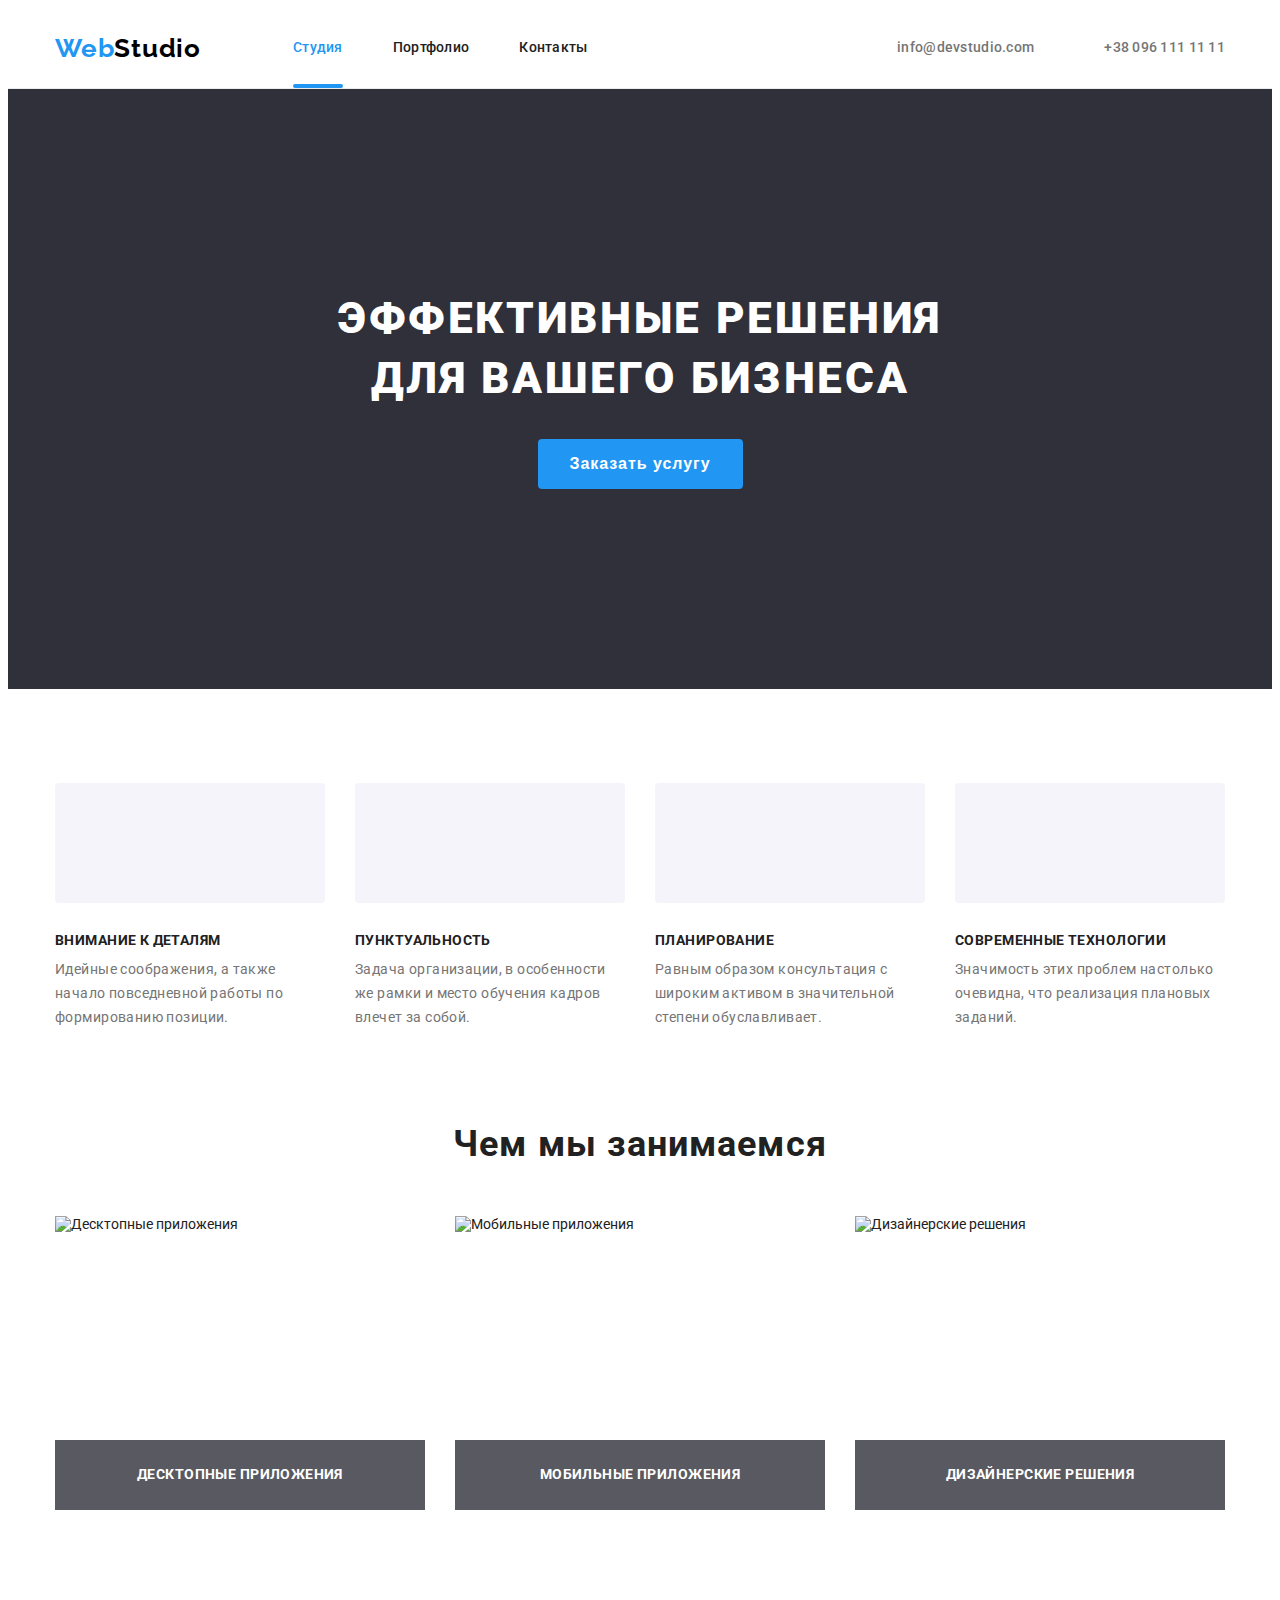
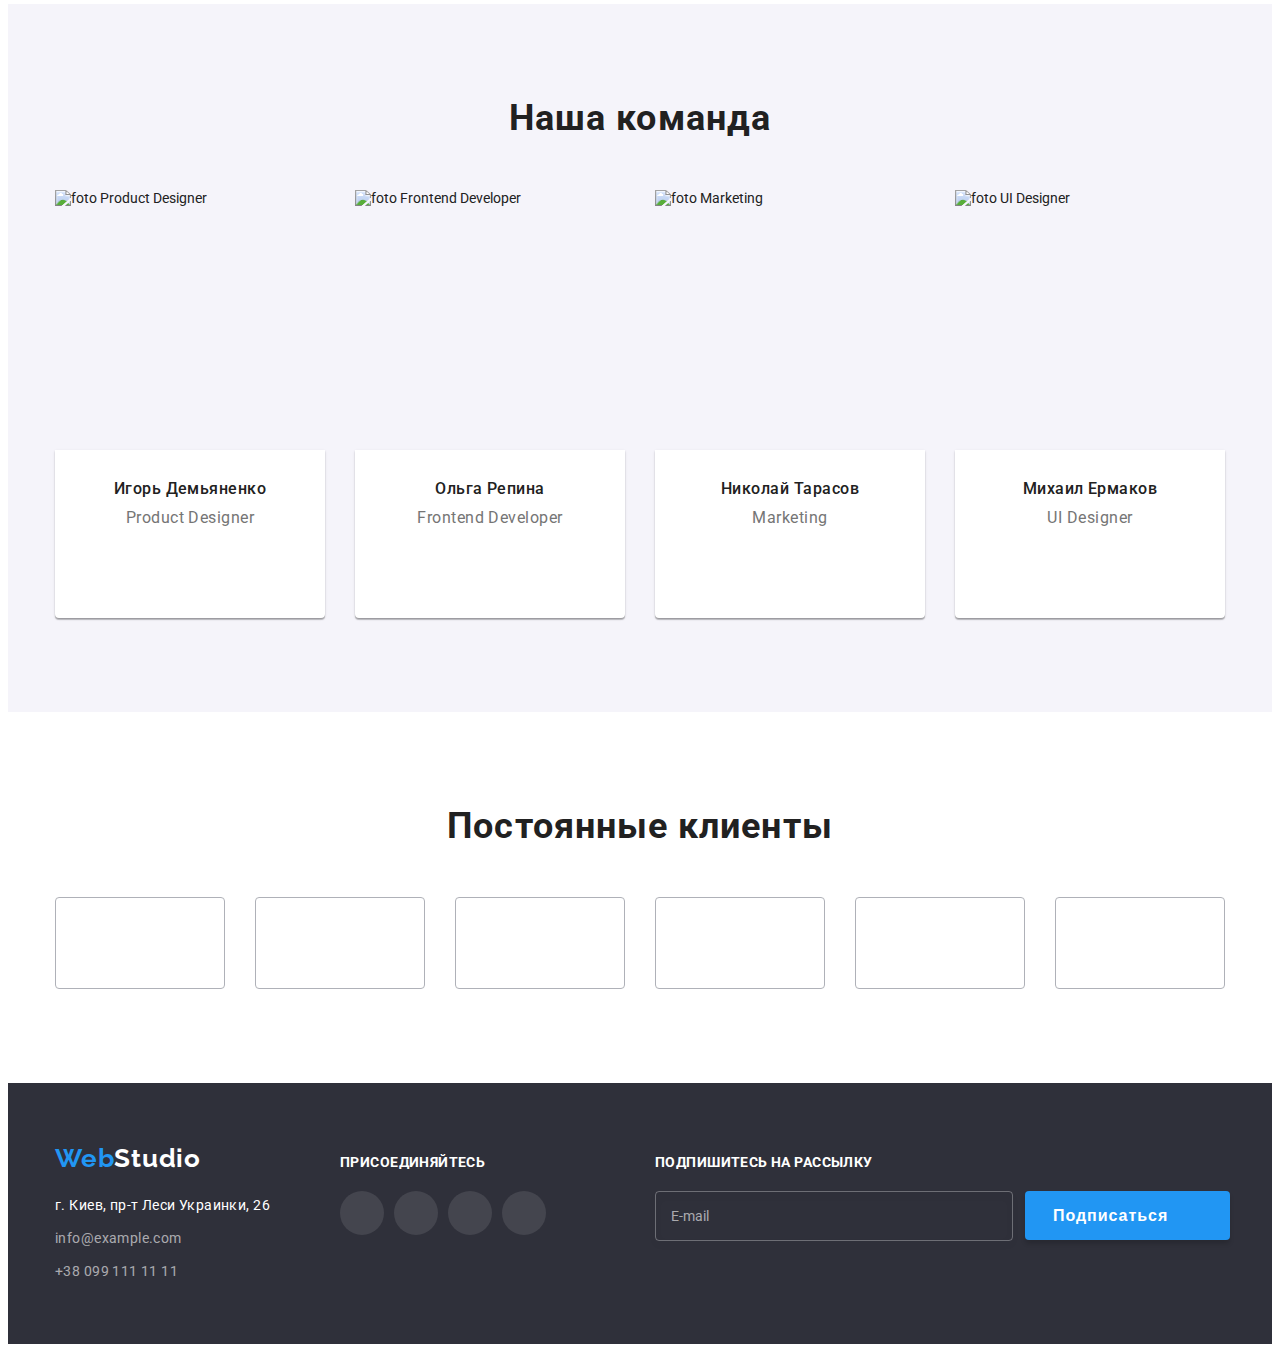
==== index.html @ d82a539c "SASS" ====
<!DOCTYPE html>
<html lang="en">
<head>
    <meta charset="UTF-8">
    <meta http-equiv="X-UA-Compatible" content="IE=edge">
    <meta name="viewport" content="width=device-width, initial-scale=1.0">
    <title>WebStudio</title>
    <link rel="stylesheet" href="https://cdnjs.cloudflare.com/ajax/libs/modern-normalize/1.1.0/modern-normalize.min.css" integrity="sha512-wpPYUAdjBVSE4KJnH1VR1HeZfpl1ub8YT/NKx4PuQ5NmX2tKuGu6U/JRp5y+Y8XG2tV+wKQpNHVUX03MfMFn9Q==" crossorigin="anonymous" referrerpolicy="no-referrer" />
    <link rel="preconnect" href="https://fonts.googleapis.com">
    <link rel="preconnect" href="https://fonts.gstatic.com" crossorigin>
    <link href="https://fonts.googleapis.com/css2?family=Raleway:wght@700&family=Roboto:wght@400;500;700;900&display=swap" rel="stylesheet">
    <link rel="stylesheet" href="./css/styles.css"/>
    <link rel="stylesheet" href="./css/main.min.css" />
</head>
<body>
    <!-- шапка сайта HEADER -->
    <header class="header-nav">
        <!-- блок навігація HEADER -->
        <div class="container header-flex">
            <nav class="header-flex">
                <!-- логотип logo -->
                <a class="logo link" href="./index.html"><span class="logo-web">Web</span>Studio</a>
                <!-- посилання на сорінки -->
                <ul class="list nav-bar">
                    <li class="nav-item"><a class="nav-link current" href="./index.html">Студия</a></li>
                    <li class="nav-item"><a class="nav-link" href="./portfolio.html">Портфолио</a></li>
                    <li class="nav-item"><a class="nav-link" href="">Контакты</a></li>
                </ul>
            </nav>
            <!-- блок с контактами Contact block -->
                <ul class="list nav-bar">
                    <li class="nav-item">
                        <a class="contact" href="mailto:info@devstudio.com">
                            <svg class="icon-smartphone" width="16px" height="12px">
                                <use href="./images/symbol-defs.svg#icon-envelope"></use>
                            </svg>
                            info@devstudio.com</a></li>
                    <li class="nav-item">
                        <a class="contact" href="tel:380961111111">
                            <svg class="icon-smartphone" width="10px" height="16px">
                                <use href="./images/symbol-defs.svg#icon-smartphone"></use>
                            </svg>
                            +38 096 111 11 11</a></li>
                </ul>
        </div>
    </header>
    <!-- MAIN CONTENT -->
    <main>
        <!-- сексія банера block  baner -->
        <section class="section-baner">
            <div class="container">
                <h1 class="baner-text">Эффективные решения для вашего бизнеса</h1>
                <button class="button-baner" data-modal-open type="button">Заказать услугу</button>
            </div>
        </section>
        <!-- block for features -->
        <section class="section">
            <div class="container">
                <ul class="list features">
                    <li class="features-item">
                        <div class="features-svg">
                            <svg class="features-svg-icon" width="70px" height="70px">
                                <use href="./images/symbol-defs.svg#icon-antenna-1"></use>
                            </svg>
                        </div>
                        <h3 class="features-title">Внимание к деталям</h3>
                        <p class="features-text">Идейные соображения, а также начало повседневной работы по формированию позиции.</p>
                    </li>
                    <li class="features-item">
                        <div class="features-svg">
                            <svg class="features-svg-icon" width="70px" height="70px">
                                <use href="./images/symbol-defs.svg#icon-clock-1"></use>
                            </svg>
                        </div>
                        <h3 class="features-title">Пунктуальность</h3>
                        <p class="features-text">Задача организации, в особенности же рамки и место обучения кадров влечет за собой.</p>
                    </li>
                    <li class="features-item">
                        <div class="features-svg">
                            <svg class="features-svg-icon" width="70px" height="70px">
                                <use href="./images/symbol-defs.svg#icon-diagram-1"></use>
                            </svg>
                        </div>
                        <h3 class="features-title">Планирование</h3>
                        <p class="features-text">Равным образом консультация с широким активом в значительной степени обуславливает.</p>
                    </li>
                    <li class="features-item">
                        <div class="features-svg">
                            <svg class="features-svg-icon" width="70px" height="70px">
                                <use href="./images/symbol-defs.svg#icon-astronaut-1"></use>
                            </svg>
                        </div>
                        <h3 class="features-title">Современные технологии</h3>
                        <p class="features-text">Значимость этих проблем настолько очевидна, что реализация плановых заданий.</p>
                    </li>
                </ul>
                <h2 class="hide">приемущества</h2>
            </div>
        </section>    
            <!-- block for WHAT WE DO -->
            <section class="section-works">
                <div class="container">
                    <h2  class="section-title works-title">Чем мы занимаемся</h2>
                        <ul class="list works">
                            <li class="works-item">
                                <img src="./images/img-1.jpg" width="370" height="294" alt="Десктопные приложения">
                            <div class="supplement-img"><p>Десктопные приложения</p></div>
                            </li>
                            <li class="works-item">
                                <img src="./images/img-2.jpg" width="370" height="294" alt="Мобильные приложения">
                            <div class="supplement-img"><p>Мобильные приложения</p></div>
                            </li>
                            <li class="works-item">
                                <img src="./images/img-3.jpg" width="370" height="294" alt="Дизайнерские решения">
                            <div class="supplement-img"><p>Дизайнерские решения</p></div>
                            </li>
                        </ul>
                </div>
            </section>
            
            <!-- блок FOUR OUR TEAM -->
        <section class="section section-team">
                <h2 class="section-title team-title">Наша команда</h2>
                <!-- foto our team -->
                <div class="container">
                <ul class="list card-set">
                <li class="worker-card">
                    <img src="./images/img-4.jpg" width="270" height="260" alt="foto Product Designer">
                    <div class="card">
                    <h3 class="our-employees">Игорь Демьяненко</h3>
                    <p class="position-work">Product Designer</p>
                        <ul class="social list">
                            <li class="social-svg">
                                <a class="social-link" href="https://www.instagram.com/">
                                <svg class="social-icon" width="20px" height="20px">
                                    <use href="./images/symbol-defs.svg#icon-instagram"></use>
                                </svg>
                            </a>
                        </li>
                            <li class="social-svg">
                                <a class="social-link"  href="https://twitter.com/">
                                    <svg class="social-icon" width="20px" height="20px">
                                        <use href="./images/symbol-defs.svg#icon-twitter"></use>
                                    </svg>
                                </a>
                            </li>
                            <li class="social-svg">
                                <a class="social-link" href="https://www.facebook.com/">
                                    <svg class="social-icon" width="20px" height="20px">
                                        <use href="./images/symbol-defs.svg#icon-facebook"></use>
                                    </svg>
                                </a>
                            </li>
                            <li class="social-svg">
                                <a class="social-link" href="https://www.linkedin.com/">
                                    <svg class="social-icon" width="20px" height="20px">
                                        <use href="./images/symbol-defs.svg#icon-linkedin"></use>
                                    </svg>
                                </a>
                            </li>
                        </ul>
                    </div>
                </li> 
                
                <li class="worker-card">
                    <img src="./images/img-5.jpg" width="270" height="260" alt="foto Frontend Developer">
                    <div class="card">
                    <h3 class="our-employees">Ольга Репина</h3>
                    <p class="position-work">Frontend Developer</p>
                    <ul class="social list">
                            <li class="social-svg">
                                <a class="social-link" href="https://www.instagram.com/">
                                <svg class="social-icon" width="20px" height="20px">
                                    <use href="./images/symbol-defs.svg#icon-instagram"></use>
                                </svg>
                            </a>
                        </li>
                            <li class="social-svg">
                                <a class="social-link"  href="https://twitter.com/">
                                    <svg class="social-icon" width="20px" height="20px">
                                        <use href="./images/symbol-defs.svg#icon-twitter"></use>
                                    </svg>
                                </a>
                            </li>
                            <li class="social-svg">
                                <a class="social-link" href="https://www.facebook.com/">
                                    <svg class="social-icon" width="20px" height="20px">
                                        <use href="./images/symbol-defs.svg#icon-facebook"></use>
                                    </svg>
                                </a>
                            </li>
                            <li class="social-svg">
                                <a class="social-link" href="https://www.linkedin.com/">
                                    <svg class="social-icon" width="20px" height="20px">
                                        <use href="./images/symbol-defs.svg#icon-linkedin"></use>
                                    </svg>
                                </a>
                            </li>
                        </ul>
                </div>
                </li>  
                
                <li class="worker-card">
                    <img src="./images/img-6.jpg" width="270" height="260" alt="foto Marketing">
                    <div class="card">
                    <h3 class="our-employees">Николай Тарасов</h3>
                    <p class="position-work">Marketing</p>
                    <ul class="social list">
                            <li class="social-svg">
                                <a class="social-link" href="https://www.instagram.com/">
                                <svg class="social-icon" width="20px" height="20px">
                                    <use href="./images/symbol-defs.svg#icon-instagram"></use>
                                </svg>
                            </a>
                        </li>
                            <li class="social-svg">
                                <a class="social-link"  href="https://twitter.com/">
                                    <svg class="social-icon" width="20px" height="20px">
                                        <use href="./images/symbol-defs.svg#icon-twitter"></use>
                                    </svg>
                                </a>
                            </li>
                            <li class="social-svg">
                                <a class="social-link" href="https://www.facebook.com/">
                                    <svg class="social-icon" width="20px" height="20px">
                                        <use href="./images/symbol-defs.svg#icon-facebook"></use>
                                    </svg>
                                </a>
                            </li>
                            <li class="social-svg">
                                <a class="social-link" href="https://www.linkedin.com/">
                                    <svg class="social-icon" width="20px" height="20px">
                                        <use href="./images/symbol-defs.svg#icon-linkedin"></use>
                                    </svg>
                                </a>
                            </li>
                        </ul>
                </div>
                </li>  
                
                <li class="worker-card">
                    <img src="./images/img-7.jpg" width="270" height="260" alt="foto UI Designer">
                    <div class="card">
                    <h3 class="our-employees">Михаил Ермаков</h3>
                    <p class="position-work">UI Designer</p>
                    <ul class="social list">
                            <li class="social-svg">
                                <a class="social-link" href="https://www.instagram.com/">
                                <svg class="social-icon" width="20px" height="20px">
                                    <use href="./images/symbol-defs.svg#icon-instagram"></use>
                                </svg>
                            </a>
                        </li>
                            <li class="social-svg">
                                <a class="social-link"  href="https://twitter.com/">
                                    <svg class="social-icon" width="20px" height="20px">
                                        <use href="./images/symbol-defs.svg#icon-twitter"></use>
                                    </svg>
                                </a>
                            </li>
                            <li class="social-svg">
                                <a class="social-link" href="https://www.facebook.com/">
                                    <svg class="social-icon" width="20px" height="20px">
                                        <use href="./images/symbol-defs.svg#icon-facebook"></use>
                                    </svg>
                                </a>
                            </li>
                            <li class="social-svg">
                                <a class="social-link" href="https://www.linkedin.com/">
                                    <svg class="social-icon" width="20px" height="20px">
                                        <use href="./images/symbol-defs.svg#icon-linkedin"></use>
                                    </svg>
                                </a>
                            </li>
                        </ul>
                </div>
                </li>
                </ul>
        </div>
        </section>
        <!-- section clients сексія кліентів -->
        <section class="section">
            <div class="container">
                <h2 class="section-title team-title">Постоянные клиенты</h2>
                <ul class="clients-list list">
                    <li class="client-item">
                        <a href="" class="clients-link">
                            <svg class="contacts-icon" width="106px" height="60px">
                                <use href="./images/symbol-defs.svg#icon-group"></use>
                            </svg>
                        </a>
                    </li>
                    <li class="client-item">
                        <a href="" class="clients-link">
                            <svg class="contacts-icon" width="106px" height="60px">
                                <use href="./images/symbol-defs.svg#icon-group-1"></use>
                            </svg>
                        </a>
                    </li>
                    <li class="client-item">
                        <a href="" class="clients-link">
                            <svg class="contacts-icon" width="106px" height="60px">
                                <use href="./images/symbol-defs.svg#icon-group-2"></use>
                            </svg>
                        </a>
                    </li>
                    <li class="client-item">
                        <a href="" class="clients-link">
                            <svg class="contacts-icon" width="106px" height="60px">
                                <use href="./images/symbol-defs.svg#icon-group-3"></use>
                            </svg>
                        </a>
                    </li>
                    <li class="client-item">
                        <a href="" class="clients-link">
                            <svg class="contacts-icon" width="106px" height="60px">
                                <use href="./images/symbol-defs.svg#icon-group-4"></use>
                            </svg>
                        </a>
                    </li>
                    <li class="client-item">
                        <a href="" class="clients-link">
                            <svg class="contacts-icon" width="106px" height="60px">
                                <use href="./images/symbol-defs.svg#icon-group-5"></use>
                            </svg>
                        </a>
                    </li>
                </ul>
            </div>
        </section>
    </main>
    <!-- блок FUTER -->
    <footer class="footer ">
        <div class="container footer-conteiner">
            <div>
                <a class="logo footer-page link" href="./index.html"><span class="logo-web">Web</span><span class="footer-logo">Studio</span></a>
                    <address class="footer-content">
                        <ul class="list">
                            <li class="address-item"><a class="footer-address link" href="">г. Киев, пр-т Леси Украинки, 26</a></li>
                            <li class="address-item"><a class="footer-contact link" href="mailto:info@example.com">info@example.com</a></li>
                            <li class="address-item"><a class="footer-contact link" href="tel:380991111111">+38 099 111 11 11</a></li>
                        </ul>
                    </address> 
            </div>
            <div class="footer-social-list">
                <h2 class="footer-social-title">присоединяйтесь</h2>
                <ul class="social list">
                    <li class="social-svg">
                        <a class="social-link" href="https://www.instagram.com/">
                        <svg class="social-icon" width="20px" height="20px">
                            <use href="./images/symbol-defs.svg#icon-instagram"></use>
                        </svg>
                    </a>
                </li>
                    <li class="social-svg">
                        <a class="social-link"  href="https://twitter.com/">
                            <svg class="social-icon" width="20px" height="20px">
                                <use href="./images/symbol-defs.svg#icon-twitter"></use>
                            </svg>
                        </a>
                    </li>
                    <li class="social-svg">
                        <a class="social-link" href="https://www.facebook.com/">
                            <svg class="social-icon" width="20px" height="20px">
                                <use href="./images/symbol-defs.svg#icon-facebook"></use>
                            </svg>
                        </a>
                    </li>
                    <li class="social-svg">
                        <a class="social-link" href="https://www.linkedin.com/">
                            <svg class="social-icon" width="20px" height="20px">
                                <use href="./images/symbol-defs.svg#icon-linkedin"></use>
                            </svg>
                        </a>
                    </li>
                </ul>
            </div>

            <!-- Modal form for footer -->

            <div class="footer-form">
                <strong class="footer-form-text">Подпишитесь на рассылку</strong>
                <form class="footer-form-rotator">
                    <div class="footer-wrap">
                        <input 
                        class="footer-inp" 
                        type="email" 
                        name="footer-email" 
                        id="footer-email" placeholder=" ">
                            <label for="footer-email" class="email-text">E-mail</label>
                    </div>
            <button type="submit" class="btn-footer">Подписаться
                <svg class="icon-postcard" width="24px" height="24px">
                    <use href="./images/symbol-defs.svg#icon-postcard"></use>
                </svg>
            </button>
                </form>
            </div>
        </div>            
    </footer>
    <!-- Modal windou -->
    <div class="backdrop is-hidden" data-modal>
        <div class="modal">
            <button type="button" data-modal-close class="modal-icon-close">
                <svg  width="18px" height="18px">
                    <use href="./images/symbol-defs.svg#icon-close"></use>
                </svg>
            </button>
            <p class="modal-title">Оставьте свои данные, мы вам перезвоним</p>
            <form class="modal-form">
                <label class="modal-lable" for="name">Имя
                <input 
                class="modal-input" 
                type="text" 
                id="name" 
                name="user-name">
                <svg class="modal-icon" width="18px" height="18px">
                    <use href="./images/symbol-defs.svg#icon-person-black"></use>
                </svg>
            </label>
                <label class="modal-lable" for="mobile">Телефон
                <input 
                class="modal-input" 
                type="tel" 
                id="mobile" 
                name="user-mobile">
                <svg class="modal-icon" width="18px" height="18px">
                    <use href="./images/symbol-defs.svg#icon-phone-black"></use>
                </svg>
            </label>
                <label class="modal-lable" for="email">Почта
                <input 
                class="modal-input" 
                type="text" 
                id="email" 
                name="user-email">
                <svg class="modal-icon" width="18px" height="18px">
                    <use href="./images/symbol-defs.svg#icon-email-black"></use>
                </svg>
            </label>
            <label class="modal-message" for="coments">Комментарий
                <textarea 
                class="modal-coments" 
                name="coments" 
                id="coments"
                placeholder="Введите текст"
                ></textarea>
            </label>
                    <label class="modal-checkbox-text" for="egreement">
                        <input type="checkbox" name="egreement" id="egreement" class="input-check"> 
                        <span class="modal-checkbox">
                            <svg class="icon-check" width="11px" height="8px">
                                <use href="./images/symbol-defs.svg#icon-check"></use>
                            </svg>
                        </span><span>Соглашаюсь с рассылкой и принимаю
                            <a class="modal-link" href="">Условия договора</a></span>
                        </label>
                <button class="button-baner" type="submit">Отправить</button>                
            </form>    
        </div>
    </div>
    <!-- JS -->
    <script src="./js/modal.js"></script>
</body>
</html>
---- css/styles.css ----
/* color body #E5E5E5 */
/* color header #FFFFFF */
/* color section baner #2F303A */
/* color bodi #E5E5E5 */
/* color section our team #F5F4FA */
/* color footer #2F303A */
/* color button #2196F3 */

html{
    box-sizing: border-box;
}

*,
*::before,
*::after{
box-sizing: inherit;
}

:root{
   --primary-bd-color:#E5E5E5;
   --text-color: #212121;
   --second-text-color: #757575;
   --accent-color: #2196F3;
   --main-color: #FFFFFF;
   --theme-color: #F5F4FA;
   --second-theme-color: #2F303A;
   --fon-color: #F5F4FA;
   --icons-color:#AFB1B8;
}


body{
    font-family: 'Roboto', sans-serif;
    color:var(--text-color);
    font-size: 14px;
}
/* ------ УТІЛІТИ ---------- */

h1, h2, h3, h4, h5, h6, p, ul {
    margin: 0;
    padding: 0;
}

img{
    display: block;
}

.hide {
    position: absolute;
    white-space: nowrap;
    width: 1px;
    height: 1px;
    overflow: hidden;
    border: 0;
    padding: 0;
    clip: rect(0 0 0 0);
    clip-path: inset(50%);
    margin: -1px;
}

.list{
    list-style: none;  
}

a {
    text-decoration: none;
}

.link {
    text-decoration: none;
    color: var(--text-color);
}

.container {
    width: 1200px;
    margin-left: auto;
    margin-right: auto;
    padding-left: 15px;
    padding-right: 15px;
}

.section {
    padding-top: 94px;
    padding-bottom: 94px;
}

/*------- стилізація логотипу
та фону шапки -------------------*/

.header-nav{
    display:flex;
    background-color:var(--main-color);
    border-bottom: 1px solid #ECECEC;
}

.header-flex {
    display: flex;
    align-items: center;
}

/*---------- логотип -----------*/

.logo{
    display: block;
    padding: 24px 0;
    margin-right: 92px;

    color: #000000;
    font-family: 'Raleway', sans-serif;
    font-style: normal;
    font-weight: 700;
    font-size: 26px;
    line-height: 1.19;
    letter-spacing: 0.03em;
}

.logo-web {
    color: var(--accent-color);
}

.logo-studio {
    color: #000000;
}

.nav-bar{
    display: flex;
    margin-left: auto;
}


.nav-item+.nav-item{
    margin-left: 50px;
}

.nav-link{
     display: block;
    position: relative;
    padding: 32px 0;
    font-weight: 500;
    line-height: 1.14;
    letter-spacing: 0.02em;
    color:var(--text-color); 
}


.nav-link::after{
    position: absolute;
    display: block;
    content: "";
    width: 100%;
    height: 4px;
    background-color: var(--accent-color);
    border-radius: 2px;

    bottom: 0;
    left: 0;
    transition:  transform 250ms cubic-bezier(0.4, 0, 0.2, 1);
    /* opacity: 0; */
    transform: scaleX(0);
}

.nav-link:hover::after{
    /* opacity: 1; */
    transform: scaleX(1);
}
.current::after{
    transform: scaleX(1)
}

.contact{
    display: flex;
    align-items: center;

    font-weight: 500;
    line-height: 1.14;
    letter-spacing: 0.02em;
    color:var(--second-text-color);
}

.nav-link:hover,
.nav-link:focus,
.contact:focus,
.contact:hover,
.current{
color: var(--accent-color);
}

.icon-smartphone{
    margin-right: 10px;
    fill: currentColor;
    
}

.nav-link,.contact{
    transition-property: color ;
    transition-duration: 250ms;
    animation-timing-function: cubic-bezier(0.4, 0, 0.2, 1);
}


/*------ сексія банера (block  baner)-------- */

.section-baner{
    padding-top: 200px;
    padding-bottom: 200px;
    background-color:var(--second-theme-color);
    background-image: linear-gradient(
        rgba(47, 48, 58, 0.4),
        rgba(47, 48, 58, 0.4)),
        url(../images/Img-hero-17.jpg);
    max-width: 1600px;
    margin-left: auto;
    margin-right: auto;
}

.baner-text{
    margin-bottom: 30px;

max-width: 696px;
margin-left: auto;
margin-right: auto;
font-weight: 900;
font-size: 44px;
line-height: 1.36;
text-align: center;
letter-spacing: 0.06em;
text-transform: uppercase;
color:var(--main-color);
}

.button-baner{
display: block;
margin: 0 auto;
padding: 10px 32px;
border:none;
border-radius: 4px;

font-weight: 700;
font-size: 16px;
line-height: 1.87;
letter-spacing: 0.06em;
color:var(--main-color);
background-color:var(--accent-color);
cursor: pointer;

    transition-property: color, background-color;
    transition-duration: 250ms;
    transition-timing-function: cubic-bezier(0.4, 0, 0.2, 1);
}

.button-baner:focus,
.button-baner:hover{
    background: #188CE8;
    box-shadow: 0px 4px 4px rgba(0, 0, 0, 0.15);
    border-radius: 4px;
}

/* ----сексія особливості features --------*/


.features{
    display: flex;
    flex-wrap: wrap;
}

.features-item{
    width: 270px;
}

.features-item+.features-item{
    margin-left: 30px;
}

.features-svg{
    display:flex;
    align-items: center;
    justify-content: center;
    height: 120px;
    margin-bottom: 30px;
    background-color: #F5F4FA;
    border-radius: 4px;
    fill: currentColor;
}

.features-title{
    margin-bottom: 10px;
    font-weight: 700;
    font-size: 14px;
    line-height: 1.14;
    letter-spacing: 0.03em;
    text-transform: uppercase;
    color:var(--text-color) ;
}  

.features-text{
    font-size: 14px;
    line-height: 1.71;
    letter-spacing: 0.03em;
    color:var(--second-text-color) ;
    
}  

/*---- сексія чим ми займаємося WHAT WE DO ----- */

.section-works {
    display: flex;
    padding-bottom: 94px;
}

.section-title{
    text-align: center;

    font-weight: 700;
    font-size: 36px;
    line-height: 1.16;
    letter-spacing: 0.03em;
}

.works-title{
    margin-bottom: 50px;
}

.works{
    display: flex;
    flex-wrap: wrap;

}

.works-item{
    position: relative;
    margin-right: 30px;
}

.works-item:last-child{
    margin-right:0px;
}

.supplement-img{
    position: absolute;
    bottom: 0px;

    display: flex;
    align-items: center;
    justify-content: center;
    width: 100%;
    height: 70px;
    
    font-weight: 700;
line-height: 1.14;
letter-spacing: 0.03em;
text-transform: uppercase;
color: #FFFFFF;
background-color: rgba(47, 48, 58, 0.8);
}

/* ---------- блок FOUR OUR TEAM ----------- */
.section-team{
    background-color: var(--fon-color);
}

.team-title{
    margin-bottom: 50px;
}

.card-set{
    display: flex;
    flex-wrap: wrap;
}

.card-set>.worker-card{
    margin-right: 30px;
}

.worker-card:last-child{
    margin-right: 0px;
}

.card{
    padding-top: 30px;
    padding-bottom: 30px;

    background-color: #FFFFFF;
    box-shadow: 0px 1px 3px rgba(0, 0, 0, 0.12),
    0px 1px 1px rgba(0, 0, 0, 0.14),
    0px 2px 1px rgba(0, 0, 0, 0.2);
    border-radius: 0px 0px 4px 4px;

}

.our-employees{
    margin-bottom: 10px;

    font-weight: 500;
    font-size: 16px;
    line-height: 1.18;
    text-align: center;
    letter-spacing: 0.03em;
    color: var(--text-color);
}
.position-work{
    font-size: 16px;
    line-height: 1.18;
    text-align: center;
    letter-spacing: 0.03em;
    color: var(--second-text-color);

    margin-bottom: 16px;
}


.social{
display: flex;
justify-content: center ;
}
.social-svg{
    margin-right: 10px;
}
.social-svg:last-child{
    margin-right: 0px;
}
.social-link{
    display: flex;
    align-items: center;
    justify-content: center;
    border-radius: 50%;
    width: 44px;
    height: 44px;
    color: var(--icons-color);

    transition-property: color, background-color;
    transition-duration: 250ms;
    transition-timing-function: cubic-bezier(0.4, 0, 0.2, 1);
}
.social-icon{
    fill: currentColor;
}

.social-link:hover{
    background-color: var(--accent-color);
    color: var(--main-color);
}

/* section clients сексія кліентів */
.clients-list{
    display: flex;

}
.client-item{
    height: 92px;
    width: 170px; 
    margin-right: 30px;
}

.client-item:last-child{
    margin-right: 0;
}

.clients-link{
    display: flex;
    align-items: center;
    justify-content: center;
    width: 100%;
    height:100%;
    border-radius: 4px;
    border: 1px solid var(--icons-color);
    color: var(--icons-color);

    transition-property: color, border-color;
    transition-duration: 250ms;
    transition-timing-function: cubic-bezier(0.4, 0, 0.2, 1);
}


.contacts-icon{
    fill:currentColor;
}

.clients-link:hover{
    color: var(--accent-color);
    border-color:var(--accent-color);

}





/*------------- блок FUTER ------------ */

.footer{
    padding-top: 60px;
    padding-bottom: 60px;
    background-color: var(--second-theme-color); 
}

.footer-conteiner{
    display: flex;
    align-items: baseline;
}

.footer-page{
    margin: 0;
    padding: 0;
    margin-bottom: 20px;
}

.footer-social-list{
margin-left: 70px;
margin-right: auto;
}

.footer-social-title{
    font-weight: 700;
font-size: 14px;
line-height: 1.14;
letter-spacing: 0.03em;
text-transform: uppercase;

color: var(--main-color);
margin-bottom: 20px;
}

.footer-social-list .social-link{
    background-color: rgba(255, 255, 255, 0.1);
    transition-property: background-color;
    transition-duration: 250ms;
    transition-timing-function: cubic-bezier(0.4, 0, 0.2, 1);
}

.footer-social-list .social-link:hover{
    background-color:var(--accent-color);
}

.footer-social-list .social-icon{
    fill: var(--main-color);
}

.footer-logo{
    color: var(--main-color);
}
.container>.logo{
    padding: 0;
    margin-bottom: 20px;
}

.footer-content{
    font-style: normal;
}

.address-item+.address-item{
    margin-top: 9px;
}
.footer-address{
    font-size: 14px;
    line-height: 1.7;
    letter-spacing: 0.03em;
    color: var(--main-color);
}
.footer-contact{
    font-size: 14px;
    line-height:1.7;
    letter-spacing: 0.03em;
    color: rgba(255, 255, 255, 0.6);
    transition-property: color;
    transition-duration: 250ms;
    transition-timing-function: cubic-bezier(0.4, 0, 0.2, 1);
}

.footer-contact:focus,
.footer-contact:hover{
    color: var(--accent-color);
}



/* -------- страница ПОРТФОЛІО --------- */

.button-list{
    display: flex;
    align-items: center;
    justify-content: center;
    margin-bottom: 50px;
}

.buttons-item+.buttons-item{
    margin-left: 8px;
}

.project-list{
    display: flex;
    flex-wrap: wrap;
    margin-left: -30px;
    margin-top: -30px;
}
.project-list>.project-card{
    
    margin-left: 30px;
    margin-top: 30px;
}

.button-title{
    padding-top: 6px;
    padding-bottom: 6px;
    padding-left: 22px;
    padding-right: 22px;
    border-radius: 4px;
    border: 0;

    font-weight: 500;
    font-size: 16px;
    line-height: 1.6;
    letter-spacing: 0.03em;
    background-color: #F5F4FA;
    cursor: pointer;

    transition-property: background-color, color, box-shadow ;
    transition-duration: 250ms;
    transition-timing-function: cubic-bezier(0.4, 0, 0.2, 1);
}

.button-title:focus,
.button-title:hover,
.button-title:active,
.button-title-active{
    background-color: var(--accent-color);
    color: var(--main-color);
    box-shadow:0px 3px 1px rgba(0, 0, 0, 0.1),
    0px 1px 2px rgba(0, 0, 0, 0.08),
    0px 2px 2px rgba(0, 0, 0, 0.12);
}

.card-container{
    display: block;
}

.card-container:hover{
    box-shadow: 0px 1px 1px rgba(0, 0, 0, 0.12),
    0px 4px 4px rgba(0, 0, 0, 0.06),
    1px 4px 6px rgba(0, 0, 0, 0.16);
    transition-property:box-shadow;
transition-duration: 250ms;
transition-timing-function: cubic-bezier(0.4, 0, 0.2, 1);
}

.project-thumb{
    position: relative;
    overflow: hidden;
}

.text-card{
    position: absolute;
    top:0;
    padding: 63px 24px;
    font-size: 18px;
line-height: 1.55;
letter-spacing: 0.03em;
color: var(--main-color);
background-color: rgba(33, 150, 243, 0.9);
width: 100%;
height: 100%;
overflow: auto;

transform: translateY(100%);
transition-property:transform, background-color, color;
transition-duration: 250ms;
transition-timing-function: cubic-bezier(0.4, 0, 0.2, 1);
}
/* scrollbar styling css */
.text-card::-webkit-scrollbar {
    width: 12px;               /* width of the entire scrollbar */
  }
  
  .text-card::-webkit-scrollbar-track {
    background: #FFD500;        /* color of the tracking area */
  }
  
  .text-card::-webkit-scrollbar-thumb {
    background-color: #005BBB;    /* color of the scroll thumb */
    border-radius: 20px;       /* roundness of the scroll thumb */
    border: 3px solid #FFD500;  /* creates padding around scroll thumb */
  }

.card-container:hover .text-card{
    transform: translateY(0);
}

.card-thumb{
    padding: 20px 24px;
    border-left: 1px solid #EEEEEE;
    border-bottom: 1px solid #EEEEEE;
    border-right: 1px solid #EEEEEE;
}

.project-title-portfolio{
    margin-bottom: 4px;

    font-weight: 700;
    font-size: 18px;
    line-height: 2.0;
    letter-spacing: 0.06em;
    color: var(--text-color);
}
.project-title-text{
    font-size: 16px;
    line-height: 1.8;
    letter-spacing: 0.03em;
    color:var(--second-text-color);
}

/* Modal windou */

.backdrop{
    position: fixed;
    top: 0;
    left: 0;
    width: 100%;
    height: 100%;
    background-color: rgba(0, 0, 0, 0.2);
    opacity: 1;
    transition: opacity 1250ms cubic-bezier(0.4, 0, 0.2, 1);
}

.backdrop.is-hidden{
    opacity: 0;
    pointer-events: none;
}

.backdrop.is-hidden .modal{
    transform: translate(-50px, -50px) rotate(0deg);
    transition: transform 1250ms cubic-bezier(0.4, 0, 0.2, 1);
}

.modal{
    position: absolute;
    top: 50%;
    left: 50%;
    transform:translate(-50%, -50%) rotate(360deg);
    transition: transform 1250ms cubic-bezier(0.4, 0, 0.2, 1);

    width: 528px;
    padding: 40px;
    background-color: var(--main-color);
    box-shadow: 0px 1px 3px rgba(0, 0, 0, 0.12),
    0px 1px 1px rgba(0, 0, 0, 0.14),
    0px 2px 1px rgba(0, 0, 0, 0.2);
    border-radius: 4px;
}

.modal-icon-close{
position: absolute;
top: 8px;
right: 8px;
padding: 0px;

width: 30px;
height: 30px;
border-radius: 50%;
border: 1px solid rgba(0, 0, 0, 0.1);
background-color: var(--main-color);
display: flex;
align-items: center;
justify-content: center;
cursor: pointer;
}

.no-scroll{
    overflow: hidden;
}

.modal-title{
font-weight: 700;
font-size: 20px;
line-height: 23px;
text-align: center;
letter-spacing: 0.03em;

color: #212121;
margin-bottom: 12px;
}


.modal-lable{
    display: block;
    margin-bottom: 10px;
    position: relative;
    font-size: 12px;
line-height: 1.16;
letter-spacing: 0.01em;
color: #757575;
}

.modal-input{
    width: 100%;
    height: 40px;
    border: 1px solid rgba(33, 33, 33, 0.2);
    outline: none;
    border-radius: 4px;
    padding: 12px 42px;
    margin-top: 4px;
}

.modal-input:focus+.modal-icon,
.modal-input:hover+.modal-icon,
.modal-icon-close:hover{
    fill: var(--accent-color);
    transition-property: fill;
    transition-duration: 250ms;
    transition-timing-function: cubic-bezier(0.4, 0, 0.2, 1);
}

.modal-input:hover,.modal-input:focus,
.modal-coments:hover,.modal-coments:focus{
    border: 1px solid #2196F3;

    transition-property: border;
    transition-duration: 250ms;
    transition-timing-function: cubic-bezier(0.4, 0, 0.2, 1);
}

.modal-icon{
    position: absolute;
    pointer-events:none;
    border: none;
    bottom: 11px;
    left: 12px;
}

.modal-message{
    display: block;
    margin-bottom: 20px;
}

.modal-coments{
    font-size: 14px;
line-height: 1.16;
letter-spacing: 0.01em;

border: 1px solid rgba(33, 33, 33, 0.2);
border-radius: 4px;


outline: none;

    height: 120px;
    width: 100%;
    resize: none;

    padding: 12px 16px;
    margin-top: 4px;
}

.modal-coments::placeholder{
    color: rgba(117, 117, 117, 0.5);
}

/* checkbox */

.input-check{
    visibility: hidden;
}

.modal-checkbox-text{
    display: flex;
    align-items:center;
    justify-content:center;
    margin-bottom: 30px;
}

.modal-checkbox-text,.modal-link{
    font-size: 14px;
    line-height: 1.71;
    letter-spacing: 0.03em;
    color: #757575;
    
}

.modal-checkbox{
    display: inline-flex;
    align-items: center;
    justify-content: center;
    width: 16px;
    height: 15px;
    margin-right: 7px;
    
    border-radius: 2px;
    outline: 2px solid  #212121;
    outline-offset: -1px;
    cursor: pointer;

    transition-property: background-color, outline-offset, outline;
    transition-duration: 250ms;
    transition-timing-function: cubic-bezier(0.4, 0, 0.2, 1);
}
.input-check:checked + .modal-checkbox{
    background-color: #2196F3;
    outline: 2px solid #2196F3;
}

.icon-check{
    fill: var(--main-color);
}

.modal-link{
    color: #2196F3;
    text-decoration-line: underline;
}


/* Modal form for footer */


.footer-form{
width: 570px;
}

.footer-form-text{
    display: block;
    margin-bottom: 20px;

    font-weight: 700;
font-size: 14px;
line-height: 1.16;
letter-spacing: 0.03em;
text-transform: uppercase;

color: #FFFFFF;
}

.footer-form-rotator{
    display: flex;
    align-items: center;
}

.footer-wrap{
    position: relative;
}
.email-text{
    position: absolute;
    display: block;
    top: 50%;
    left: 16px;
    transform: translateY(-50%);
    color: rgba(255, 255, 255, 0.6);
    
    transition-property: transform color ;
    transition-duration: 250ms;
    transition-timing-function: cubic-bezier(0.4, 0, 0.2, 1);
}

.footer-inp:focus + .email-text,
.footer-inp:not(:placeholder-shown) + .email-text{
    top: 50%;
    left: -55px;
    transform: translateY(-50%);
    color: var(--accent-color);
    font-size: 17px;
}



.footer-inp{
width: 358px;
height: 50px;
margin-right: 12px;
border: 1px solid rgba(255, 255, 255, 0.3);
outline: transparent;
filter: drop-shadow(0px 4px 4px rgba(0, 0, 0, 0.15));
border-radius: 4px;
background-color: transparent;

padding-left: 16px;
}

.footer-inp{
    color: rgba(255, 255, 255, 0.6);
}

.footer-inp:focus{
    border-color: var(--accent-color);
}


.btn-footer{
font-weight: 700;
font-size: 16px;
line-height: 1.87;

display: flex;
align-items: center;
text-align: center;
letter-spacing: 0.06em;

color: #FFFFFF;

background: #2196F3;
box-shadow: 0px 4px 4px rgba(0, 0, 0, 0.15);
border-radius: 4px;
border: none;

padding: 10px 28px;
cursor: pointer;
}

.icon-postcard{
    margin-left: 10px;
}
---- css/main.min.css ----
/*# sourceMappingURL=main.min.css.map */
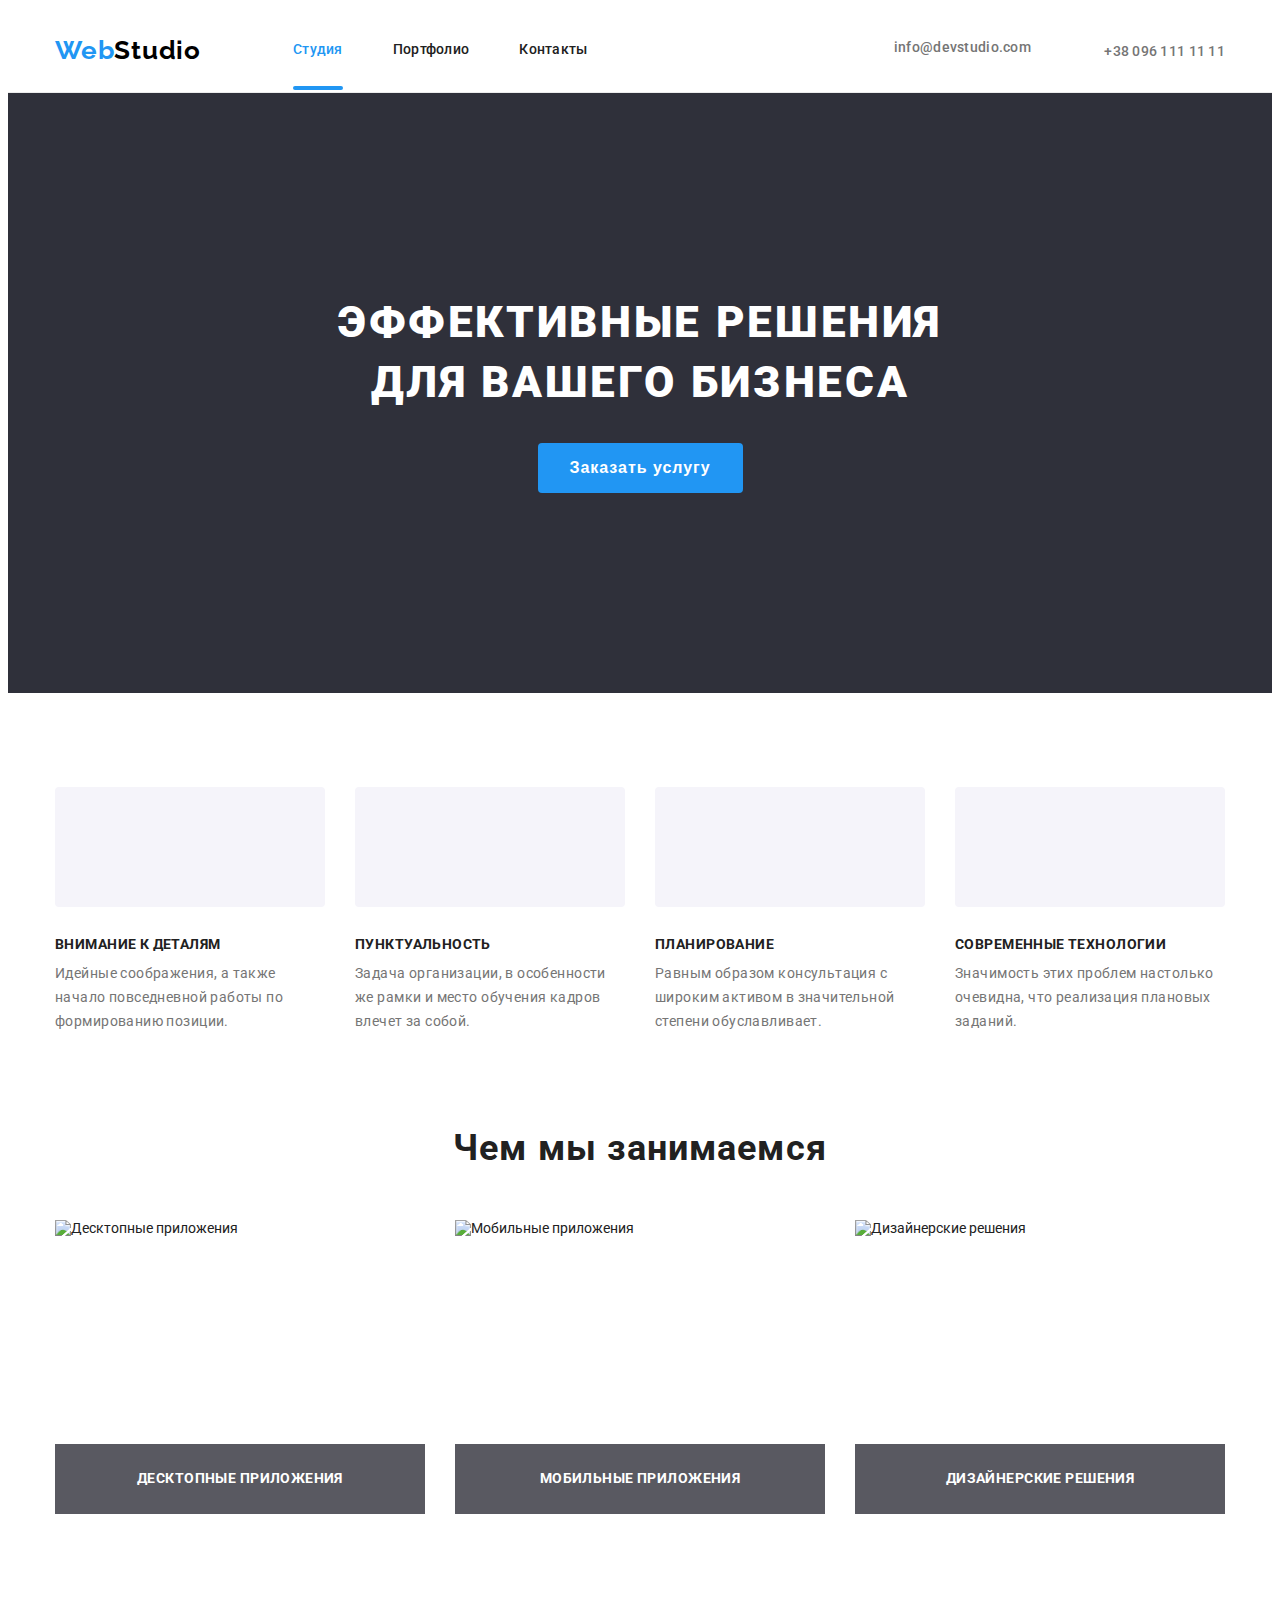
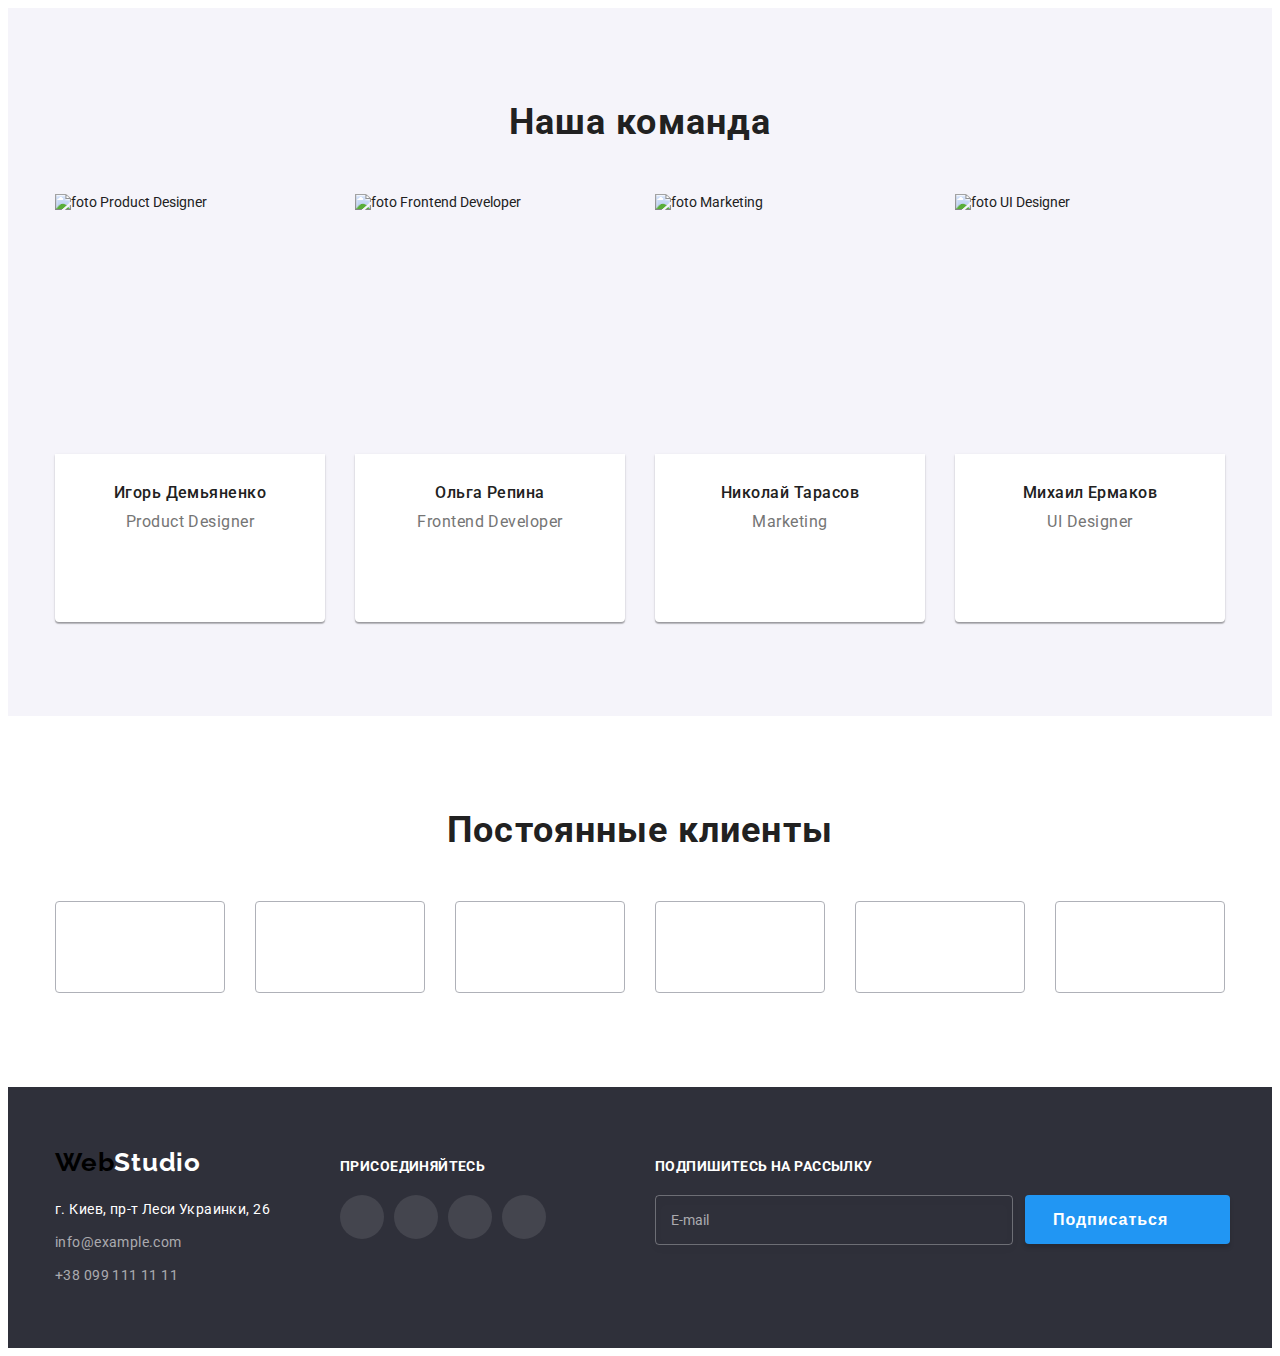
==== commit f1ad8f26: "BEM (section footer amd section baner )" ====
--- a/index.html
+++ b/index.html
@@ -9,35 +9,34 @@
     <link rel="preconnect" href="https://fonts.googleapis.com">
     <link rel="preconnect" href="https://fonts.gstatic.com" crossorigin>
     <link href="https://fonts.googleapis.com/css2?family=Raleway:wght@700&family=Roboto:wght@400;500;700;900&display=swap" rel="stylesheet">
-    <link rel="stylesheet" href="./css/styles.css"/>
     <link rel="stylesheet" href="./css/main.min.css" />
 </head>
 <body>
     <!-- шапка сайта HEADER -->
-    <header class="header-nav">
+    <header class="header">
         <!-- блок навігація HEADER -->
-        <div class="container header-flex">
-            <nav class="header-flex">
+        <div class="container header__container">
+            <nav class="header__container">
                 <!-- логотип logo -->
-                <a class="logo link" href="./index.html"><span class="logo-web">Web</span>Studio</a>
+                <a class="logo logo--header" href="./index.html"><span class="logo--web">Web</span>Studio</a>
                 <!-- посилання на сорінки -->
-                <ul class="list nav-bar">
-                    <li class="nav-item"><a class="nav-link current" href="./index.html">Студия</a></li>
-                    <li class="nav-item"><a class="nav-link" href="./portfolio.html">Портфолио</a></li>
-                    <li class="nav-item"><a class="nav-link" href="">Контакты</a></li>
+                <ul class="list nav">
+                    <li class="nav__item"><a class="nav__link nav__link--current nav__link--activ" href="./index.html">Студия</a></li>
+                    <li class="nav__item"><a class="nav__link nav__link--current" href="./portfolio.html">Портфолио</a></li>
+                    <li class="nav__item"><a class="nav__link nav__link--current" href="">Контакты</a></li>
                 </ul>
             </nav>
             <!-- блок с контактами Contact block -->
-                <ul class="list nav-bar">
-                    <li class="nav-item">
-                        <a class="contact" href="mailto:info@devstudio.com">
-                            <svg class="icon-smartphone" width="16px" height="12px">
+                <ul class="list nav">
+                    <li class="nav__item">
+                        <a class="nav__link nav__link--contact" href="mailto:info@devstudio.com">
+                            <svg class="nav--icon" width="16px" height="12px">
                                 <use href="./images/symbol-defs.svg#icon-envelope"></use>
                             </svg>
                             info@devstudio.com</a></li>
-                    <li class="nav-item">
-                        <a class="contact" href="tel:380961111111">
-                            <svg class="icon-smartphone" width="10px" height="16px">
+                    <li class="nav__item">
+                        <a class="nav__link nav__link--contact" href="tel:380961111111">
+                            <svg class="nav--icon" width="10px" height="16px">
                                 <use href="./images/symbol-defs.svg#icon-smartphone"></use>
                             </svg>
                             +38 096 111 11 11</a></li>
@@ -47,10 +46,10 @@
     <!-- MAIN CONTENT -->
     <main>
         <!-- сексія банера block  baner -->
-        <section class="section-baner">
+        <section class="section__baner">
             <div class="container">
-                <h1 class="baner-text">Эффективные решения для вашего бизнеса</h1>
-                <button class="button-baner" data-modal-open type="button">Заказать услугу</button>
+                <h1 class="section__baner--text">Эффективные решения для вашего бизнеса</h1>
+                <button class="btn section__baner--btn" data-modal-open type="button">Заказать услугу</button>
             </div>
         </section>
         <!-- block for features -->
@@ -94,7 +93,7 @@
                         <p class="features-text">Значимость этих проблем настолько очевидна, что реализация плановых заданий.</p>
                     </li>
                 </ul>
-                <h2 class="hide">приемущества</h2>
+                <h2 class="hidden">приемущества</h2>
             </div>
         </section>    
             <!-- block for WHAT WE DO -->
@@ -455,7 +454,7 @@
                         </span><span>Соглашаюсь с рассылкой и принимаю
                             <a class="modal-link" href="">Условия договора</a></span>
                         </label>
-                <button class="button-baner" type="submit">Отправить</button>                
+                <button class="btn" type="submit">Отправить</button>                
             </form>    
         </div>
     </div>
--- a/css/main.min.css
+++ b/css/main.min.css
@@ -1 +1 @@
-/*# sourceMappingURL=main.min.css.map */+:root{--primary-bd-color:#E5E5E5;--text-color: #212121;--second-text-color: #757575;--accent-color: #2196F3;--main-color: #FFFFFF;--theme-color: #F5F4FA;--second-theme-color: #2F303A;--fon-color: #F5F4FA;--icons-color:#AFB1B8}.hidden{position:absolute;white-space:nowrap;width:1px;height:1px;overflow:hidden;border:0;padding:0;clip:rect(0 0 0 0);clip-path:inset(50%);margin:-1px}html{box-sizing:border-box}*,*::before,*::after{box-sizing:inherit}h1,h2,h3,h4,h5,h6,p,ul{margin:0;padding:0}img{display:block}.list{list-style:none}a{text-decoration:none}.link{text-decoration:none;color:var(--text-color)}body{font-family:"Roboto",sans-serif;color:var(--text-color);font-size:14px}.section{padding-top:94px;padding-bottom:94px}.container{width:1200px;margin-left:auto;margin-right:auto;padding-left:15px;padding-right:15px}.btn{display:block;padding:10px 32px;border:none;border-radius:4px;cursor:pointer;color:var(--main-color);background-color:var(--accent-color);transition-duration:850ms;transition-timing-function:cubic-bezier(0.4, 0, 0.2, 1);transition-property:color,background-color}.btn:focus,.btn:hover{background:#188ce8;box-shadow:0px 4px 4px rgba(0,0,0,.15);border-radius:4px}.logo{display:block;padding:24px 0;color:#000;font-family:"Raleway",sans-serif;font-weight:700;font-size:26px;line-height:1.19;letter-spacing:.03em}.logo--header{margin-right:92px}.logo--web{color:var(--accent-color)}.logo-studio{color:#000}.backdrop{position:fixed;top:0;left:0;width:100%;height:100%;background-color:rgba(0,0,0,.2);opacity:1;transition:opacity 1250ms cubic-bezier(0.4, 0, 0.2, 1)}.backdrop.is-hidden{opacity:0;pointer-events:none}.backdrop.is-hidden .modal{transform:translate(-50px, -50px) rotate(0deg);transition:transform 1250ms cubic-bezier(0.4, 0, 0.2, 1)}.modal{position:absolute;top:50%;left:50%;transform:translate(-50%, -50%) rotate(360deg);transition:transform 1250ms cubic-bezier(0.4, 0, 0.2, 1);width:528px;padding:40px;background-color:var(--main-color);box-shadow:0px 1px 3px rgba(0,0,0,.12),0px 1px 1px rgba(0,0,0,.14),0px 2px 1px rgba(0,0,0,.2);border-radius:4px}.modal-icon-close{position:absolute;top:8px;right:8px;padding:0px;width:30px;height:30px;border-radius:50%;border:1px solid rgba(0,0,0,.1);background-color:var(--main-color);display:flex;align-items:center;justify-content:center;cursor:pointer}.no-scroll{overflow:hidden}.modal-title{font-weight:700;font-size:20px;line-height:23px;text-align:center;letter-spacing:.03em;color:#212121;margin-bottom:12px}.modal-lable{display:block;margin-bottom:10px;position:relative;font-size:12px;line-height:1.16;letter-spacing:.01em;color:#757575}.modal-input{width:100%;height:40px;border:1px solid rgba(33,33,33,.2);outline:none;border-radius:4px;padding:12px 42px;margin-top:4px}.modal-input:focus+.modal-icon,.modal-input:hover+.modal-icon,.modal-icon-close:hover{fill:var(--accent-color);transition-property:fill;transition-duration:250ms;transition-timing-function:cubic-bezier(0.4, 0, 0.2, 1)}.modal-input:hover,.modal-input:focus,.modal-coments:hover,.modal-coments:focus{border:1px solid #2196f3;transition-property:border;transition-duration:250ms;transition-timing-function:cubic-bezier(0.4, 0, 0.2, 1)}.modal-icon{position:absolute;pointer-events:none;border:none;bottom:11px;left:12px}.modal-message{display:block;margin-bottom:20px}.modal-coments{font-size:14px;line-height:1.16;letter-spacing:.01em;border:1px solid rgba(33,33,33,.2);border-radius:4px;outline:none;height:120px;width:100%;resize:none;padding:12px 16px;margin-top:4px}.modal-coments::placeholder{color:rgba(117,117,117,.5)}.input-check{visibility:hidden}.modal-checkbox-text{display:flex;align-items:center;justify-content:center;margin-bottom:30px}.modal-checkbox-text,.modal-link{font-size:14px;line-height:1.71;letter-spacing:.03em;color:#757575}.modal-checkbox{display:inline-flex;align-items:center;justify-content:center;width:16px;height:15px;margin-right:7px;border-radius:2px;outline:2px solid #212121;outline-offset:-1px;cursor:pointer;transition-property:background-color,outline-offset,outline;transition-duration:250ms;transition-timing-function:cubic-bezier(0.4, 0, 0.2, 1)}.input-check:checked+.modal-checkbox{background-color:#2196f3;outline:2px solid #2196f3}.icon-check{fill:var(--main-color)}.modal-link{color:#2196f3;text-decoration-line:underline}.footer-form{width:570px}.footer-form-text{display:block;margin-bottom:20px;font-weight:700;font-size:14px;line-height:1.16;letter-spacing:.03em;text-transform:uppercase;color:#fff}.footer-form-rotator{display:flex;align-items:center}.footer-wrap{position:relative}.email-text{position:absolute;display:block;top:50%;left:16px;transform:translateY(-50%);color:rgba(255,255,255,.6);transition-property:transform color;transition-duration:250ms;transition-timing-function:cubic-bezier(0.4, 0, 0.2, 1)}.footer-inp:focus+.email-text,.footer-inp:not(:placeholder-shown)+.email-text{top:50%;left:-55px;transform:translateY(-50%);color:var(--accent-color);font-size:17px}.footer-inp{width:358px;height:50px;margin-right:12px;border:1px solid rgba(255,255,255,.3);outline:rgba(0,0,0,0);filter:drop-shadow(0px 4px 4px rgba(0, 0, 0, 0.15));border-radius:4px;background-color:rgba(0,0,0,0);padding-left:16px}.footer-inp{color:rgba(255,255,255,.6)}.footer-inp:focus{border-color:var(--accent-color)}.btn-footer{font-weight:700;font-size:16px;line-height:1.87;display:flex;align-items:center;text-align:center;letter-spacing:.06em;color:#fff;background:#2196f3;box-shadow:0px 4px 4px rgba(0,0,0,.15);border-radius:4px;border:none;padding:10px 28px;cursor:pointer}.icon-postcard{margin-left:10px}.header{border-bottom:1px solid #ececec}.header__container{display:flex;align-items:center}.nav{display:flex;margin-left:auto}.nav .nav__item+.nav__item{margin-left:50px}.nav--icon{margin-right:10px;fill:currentColor;transition-duration:850ms;transition-timing-function:cubic-bezier(0.4, 0, 0.2, 1);transition-property:color,fill}.nav__link{display:block;position:relative;padding:32px 0;font-weight:500;font-size:14px;line-height:1.14;letter-spacing:.02em;color:var(--text-color);transition-duration:850ms;transition-timing-function:cubic-bezier(0.4, 0, 0.2, 1);transition-property:color}.nav__link--current::after{position:absolute;display:block;content:"";width:100%;height:4px;background-color:var(--accent-color);border-radius:2px;bottom:0;left:0;transform:scaleX(0);transition-duration:850ms;transition-timing-function:cubic-bezier(0.4, 0, 0.2, 1);transition-property:transform}.nav__link--current:hover::after{transform:scaleX(1)}.nav__link--activ.nav__link--current::after{transform:scaleX(1);color:var(--accent-color)}.nav__link--contact{color:var(--second-text-color)}.nav__link:hover,.nav__link:focus,.nav__link--contact:focus,.nav__link--contact:hover,.nav__link--activ{color:var(--accent-color)}.nav__link:hover .nav--icon,.nav__link:focus .nav--icon,.nav__link--contact:focus .nav--icon,.nav__link--contact:hover .nav--icon{fill:var(--accent-color)}.section__baner{padding-top:200px;padding-bottom:200px;background-color:var(--second-theme-color);background-image:linear-gradient(rgba(47, 48, 58, 0.4), rgba(47, 48, 58, 0.4)),url(../images/Img-hero-17.jpg);max-width:1600px;margin-left:auto;margin-right:auto}.section__baner--text{margin-bottom:30px;max-width:696px;margin-left:auto;margin-right:auto;font-weight:900;font-size:44px;line-height:1.36;text-align:center;letter-spacing:.06em;text-transform:uppercase;color:var(--main-color)}.section__baner--btn{margin:0 auto;font-weight:700;font-size:16px;line-height:1.87;letter-spacing:.06em}.features{display:flex;flex-wrap:wrap}.features-item{width:270px}.features-item+.features-item{margin-left:30px}.features-svg{display:flex;align-items:center;justify-content:center;height:120px;margin-bottom:30px;background-color:#f5f4fa;border-radius:4px;fill:currentColor}.features-title{margin-bottom:10px;font-weight:700;font-size:14px;line-height:1.14;letter-spacing:.03em;text-transform:uppercase;color:var(--text-color)}.features-text{font-size:14px;line-height:1.71;letter-spacing:.03em;color:var(--second-text-color)}.section-works{display:flex;padding-bottom:94px}.section-title{text-align:center;font-weight:700;font-size:36px;line-height:1.16;letter-spacing:.03em}.works-title{margin-bottom:50px}.works{display:flex;flex-wrap:wrap}.works-item{position:relative;margin-right:30px}.works-item:last-child{margin-right:0px}.supplement-img{position:absolute;bottom:0px;display:flex;align-items:center;justify-content:center;width:100%;height:70px;font-weight:700;line-height:1.14;letter-spacing:.03em;text-transform:uppercase;color:#fff;background-color:rgba(47,48,58,.8)}.section-team{background-color:var(--fon-color)}.team-title{margin-bottom:50px}.card-set{display:flex;flex-wrap:wrap}.card-set>.worker-card{margin-right:30px}.worker-card:last-child{margin-right:0px}.card{padding-top:30px;padding-bottom:30px;background-color:#fff;box-shadow:0px 1px 3px rgba(0,0,0,.12),0px 1px 1px rgba(0,0,0,.14),0px 2px 1px rgba(0,0,0,.2);border-radius:0px 0px 4px 4px}.our-employees{margin-bottom:10px;font-weight:500;font-size:16px;line-height:1.18;text-align:center;letter-spacing:.03em;color:var(--text-color)}.position-work{font-size:16px;line-height:1.18;text-align:center;letter-spacing:.03em;color:var(--second-text-color);margin-bottom:16px}.social{display:flex;justify-content:center}.social-svg{margin-right:10px}.social-svg:last-child{margin-right:0px}.social-link{display:flex;align-items:center;justify-content:center;border-radius:50%;width:44px;height:44px;color:var(--icons-color);transition-property:color,background-color;transition-duration:250ms;transition-timing-function:cubic-bezier(0.4, 0, 0.2, 1)}.social-icon{fill:currentColor}.social-link:hover{background-color:var(--accent-color);color:var(--main-color)}.clients-list{display:flex}.client-item{height:92px;width:170px;margin-right:30px}.client-item:last-child{margin-right:0}.clients-link{display:flex;align-items:center;justify-content:center;width:100%;height:100%;border-radius:4px;border:1px solid var(--icons-color);color:var(--icons-color);transition-property:color,border-color;transition-duration:250ms;transition-timing-function:cubic-bezier(0.4, 0, 0.2, 1)}.contacts-icon{fill:currentColor}.clients-link:hover{color:var(--accent-color);border-color:var(--accent-color)}.footer{padding-top:60px;padding-bottom:60px;background-color:var(--second-theme-color)}.footer-conteiner{display:flex;align-items:baseline}.footer-page{margin:0;padding:0;margin-bottom:20px}.footer-social-list{margin-left:70px;margin-right:auto}.footer-social-title{font-weight:700;font-size:14px;line-height:1.14;letter-spacing:.03em;text-transform:uppercase;color:var(--main-color);margin-bottom:20px}.footer-social-list .social-link{background-color:rgba(255,255,255,.1);transition-property:background-color;transition-duration:250ms;transition-timing-function:cubic-bezier(0.4, 0, 0.2, 1)}.footer-social-list .social-link:hover{background-color:var(--accent-color)}.footer-social-list .social-icon{fill:var(--main-color)}.footer-logo{color:var(--main-color)}.container>.logo{padding:0;margin-bottom:20px}.footer-content{font-style:normal}.address-item+.address-item{margin-top:9px}.footer-address{font-size:14px;line-height:1.7;letter-spacing:.03em;color:var(--main-color)}.footer-contact{font-size:14px;line-height:1.7;letter-spacing:.03em;color:rgba(255,255,255,.6);transition-property:color;transition-duration:250ms;transition-timing-function:cubic-bezier(0.4, 0, 0.2, 1)}.footer-contact:focus,.footer-contact:hover{color:var(--accent-color)}.button-list{display:flex;align-items:center;justify-content:center;margin-bottom:50px}.buttons-item+.buttons-item{margin-left:8px}.project-list{display:flex;flex-wrap:wrap;margin-left:-30px;margin-top:-30px}.project-list>.project-card{margin-left:30px;margin-top:30px}.button-title{padding-top:6px;padding-bottom:6px;padding-left:22px;padding-right:22px;border-radius:4px;border:0;font-weight:500;font-size:16px;line-height:1.6;letter-spacing:.03em;background-color:#f5f4fa;cursor:pointer;transition-property:background-color,color,box-shadow;transition-duration:250ms;transition-timing-function:cubic-bezier(0.4, 0, 0.2, 1)}.button-title:focus,.button-title:hover,.button-title:active,.button-title-active{background-color:var(--accent-color);color:var(--main-color);box-shadow:0px 3px 1px rgba(0,0,0,.1),0px 1px 2px rgba(0,0,0,.08),0px 2px 2px rgba(0,0,0,.12)}.card-container{display:block}.card-container:hover{box-shadow:0px 1px 1px rgba(0,0,0,.12),0px 4px 4px rgba(0,0,0,.06),1px 4px 6px rgba(0,0,0,.16);transition-property:box-shadow;transition-duration:250ms;transition-timing-function:cubic-bezier(0.4, 0, 0.2, 1)}.project-thumb{position:relative;overflow:hidden}.text-card{position:absolute;top:0;padding:63px 24px;font-size:18px;line-height:1.55;letter-spacing:.03em;color:var(--main-color);background-color:rgba(33,150,243,.9);width:100%;height:100%;overflow:auto;transform:translateY(100%);transition-property:transform,background-color,color;transition-duration:250ms;transition-timing-function:cubic-bezier(0.4, 0, 0.2, 1)}.text-card::-webkit-scrollbar{width:12px}.text-card::-webkit-scrollbar-track{background:#ffd500}.text-card::-webkit-scrollbar-thumb{background-color:#005bbb;border-radius:20px;border:3px solid #ffd500}.card-container:hover .text-card{transform:translateY(0)}.card-thumb{padding:20px 24px;border-left:1px solid #eee;border-bottom:1px solid #eee;border-right:1px solid #eee}.project-title-portfolio{margin-bottom:4px;font-weight:700;font-size:18px;line-height:2;letter-spacing:.06em;color:var(--text-color)}.project-title-text{font-size:16px;line-height:1.8;letter-spacing:.03em;color:var(--second-text-color)}/*# sourceMappingURL=main.min.css.map */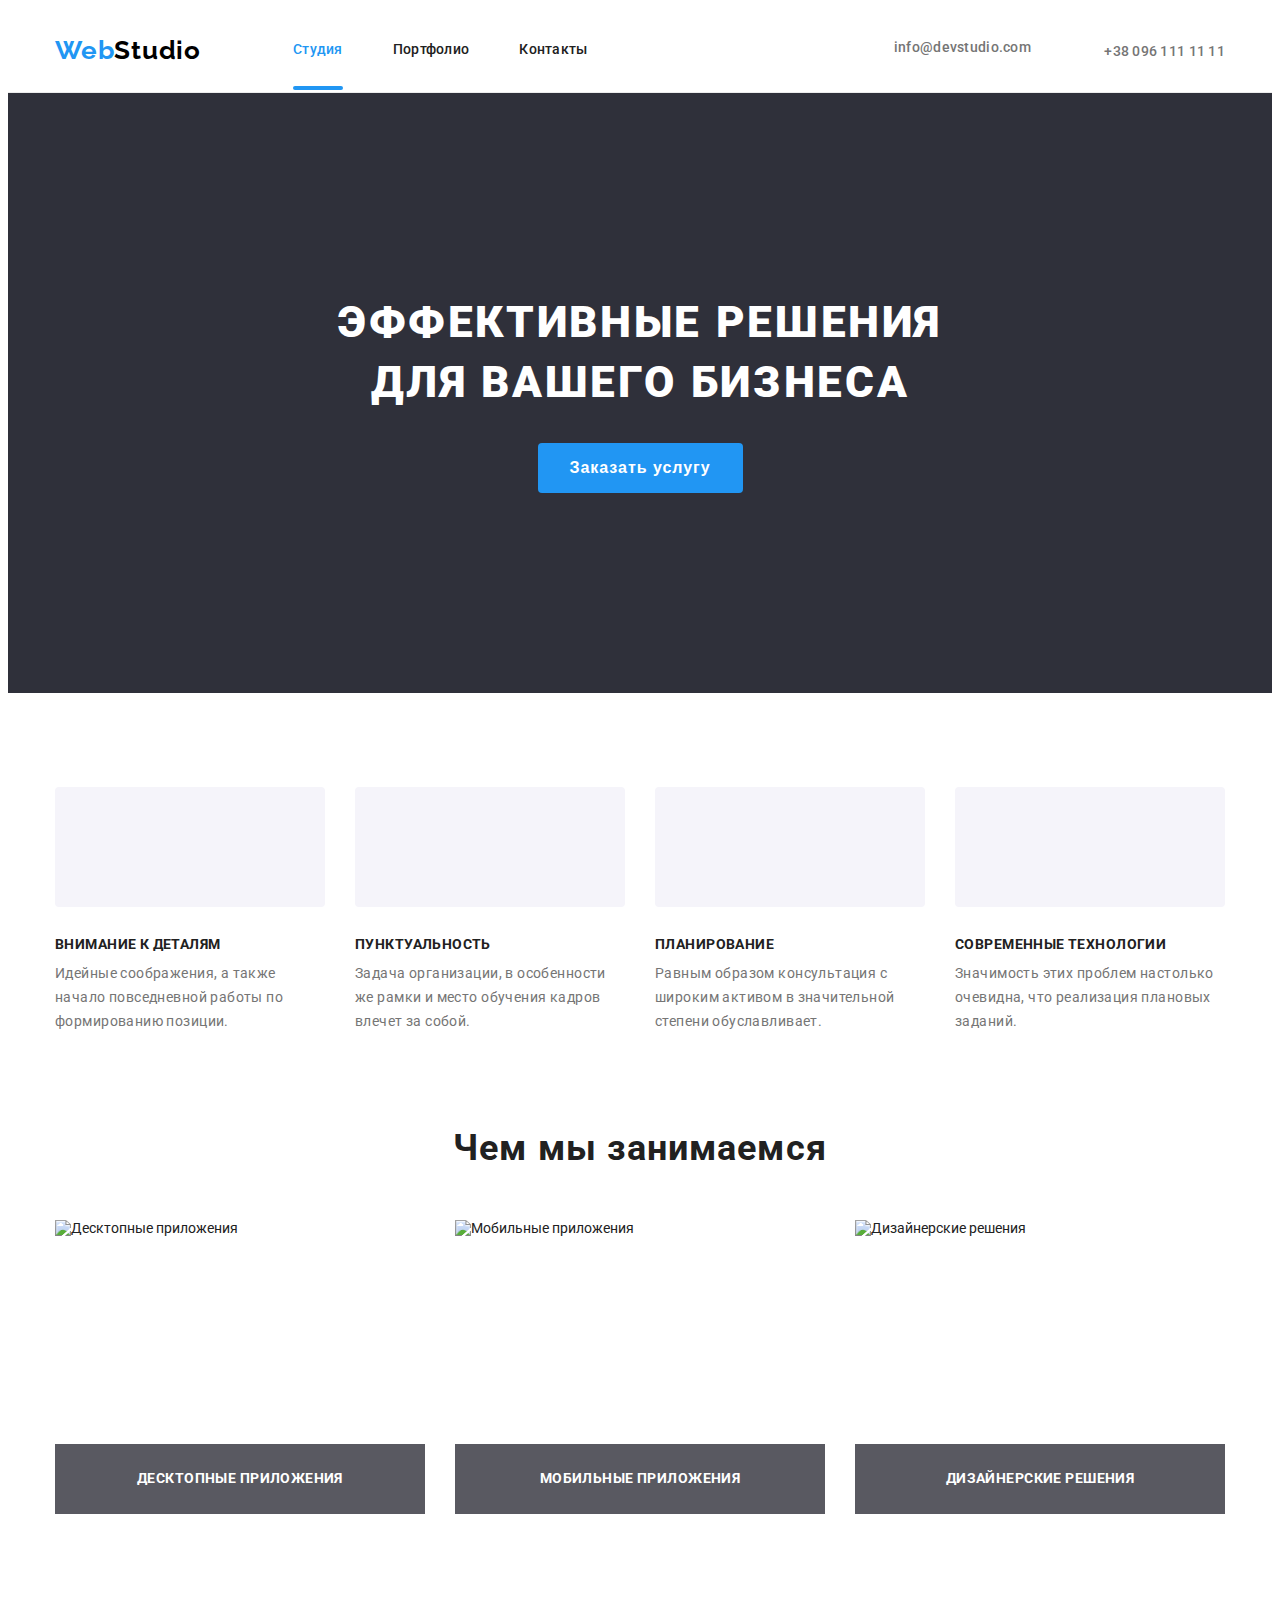
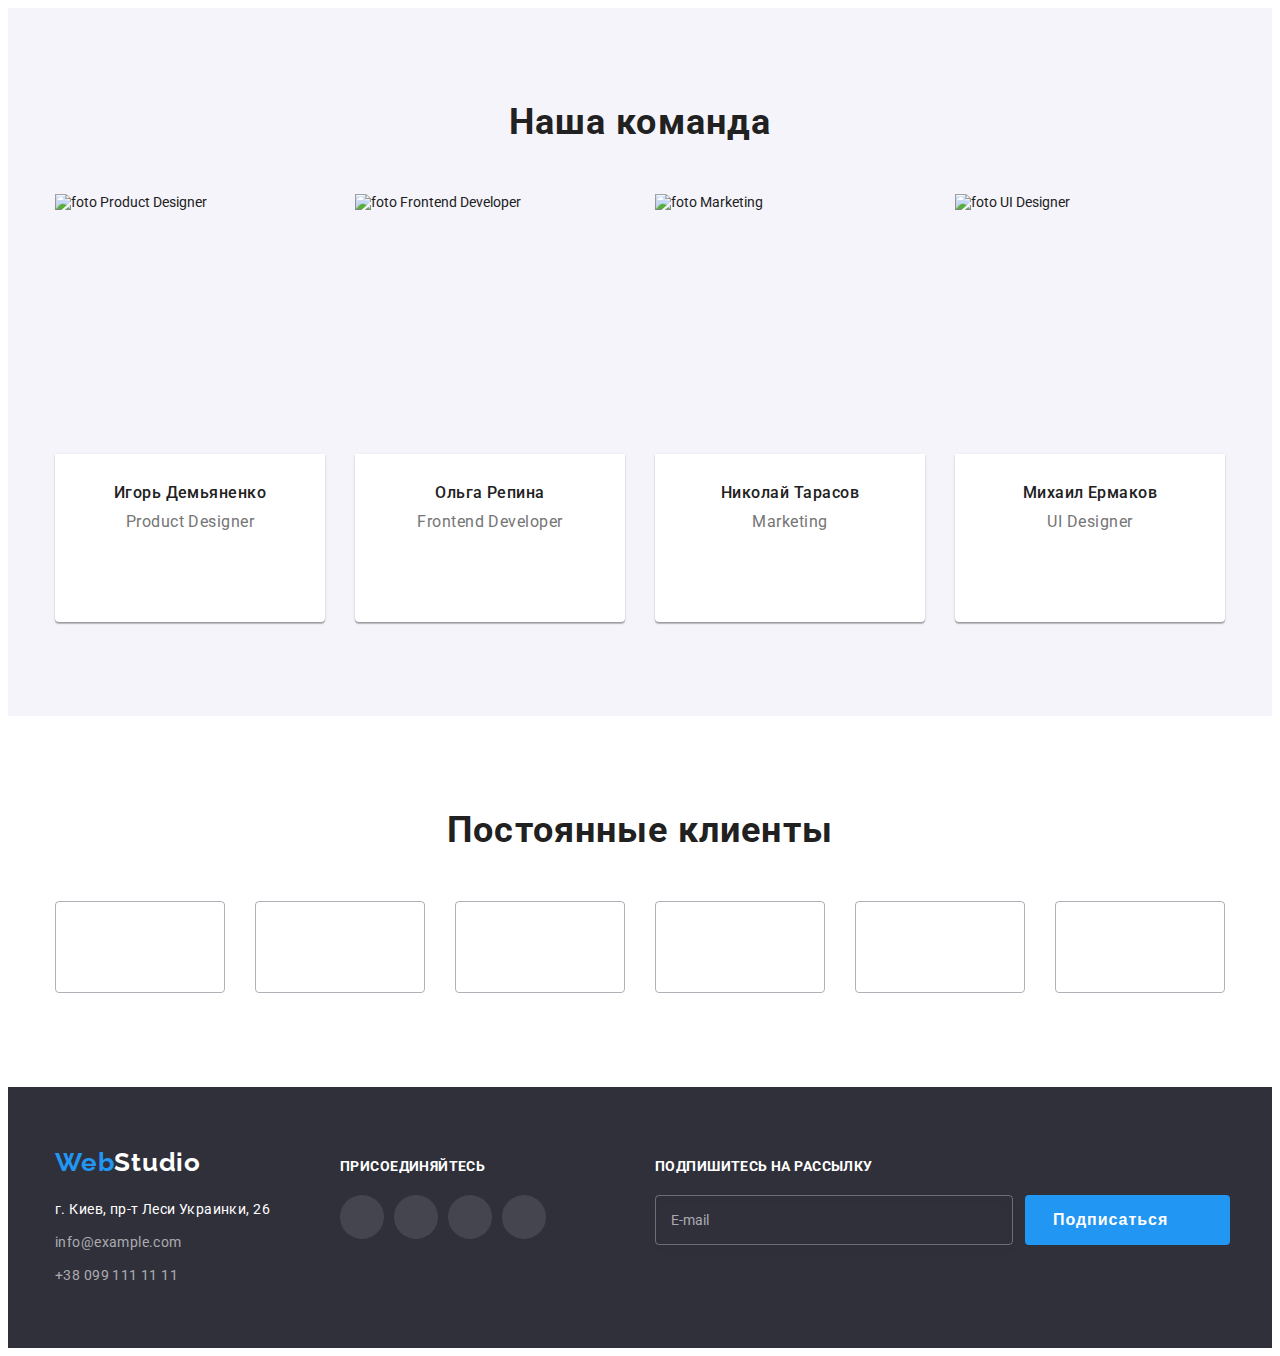
==== commit 20b0fff5: "conversion to BEM (all sections pege index.html )" ====
--- a/index.html
+++ b/index.html
@@ -18,7 +18,7 @@
         <div class="container header__container">
             <nav class="header__container">
                 <!-- логотип logo -->
-                <a class="logo logo--header" href="./index.html"><span class="logo--web">Web</span>Studio</a>
+                <a class="logo logo--header" href="./index.html">Web<span class="logo--black">Studio</span></a>
                 <!-- посилання на сорінки -->
                 <ul class="list nav">
                     <li class="nav__item"><a class="nav__link nav__link--current nav__link--activ" href="./index.html">Студия</a></li>
@@ -56,41 +56,41 @@
         <section class="section">
             <div class="container">
                 <ul class="list features">
-                    <li class="features-item">
-                        <div class="features-svg">
+                    <li class="features__item">
+                        <div class="features__svg">
                             <svg class="features-svg-icon" width="70px" height="70px">
                                 <use href="./images/symbol-defs.svg#icon-antenna-1"></use>
                             </svg>
                         </div>
-                        <h3 class="features-title">Внимание к деталям</h3>
-                        <p class="features-text">Идейные соображения, а также начало повседневной работы по формированию позиции.</p>
-                    </li>
-                    <li class="features-item">
-                        <div class="features-svg">
+                        <h3 class="features__title">Внимание к деталям</h3>
+                        <p class="features__text">Идейные соображения, а также начало повседневной работы по формированию позиции.</p>
+                    </li>
+                    <li class="features__item">
+                        <div class="features__svg">
                             <svg class="features-svg-icon" width="70px" height="70px">
                                 <use href="./images/symbol-defs.svg#icon-clock-1"></use>
                             </svg>
                         </div>
-                        <h3 class="features-title">Пунктуальность</h3>
-                        <p class="features-text">Задача организации, в особенности же рамки и место обучения кадров влечет за собой.</p>
-                    </li>
-                    <li class="features-item">
-                        <div class="features-svg">
+                        <h3 class="features__title">Пунктуальность</h3>
+                        <p class="features__text">Задача организации, в особенности же рамки и место обучения кадров влечет за собой.</p>
+                    </li>
+                    <li class="features__item">
+                        <div class="features__svg">
                             <svg class="features-svg-icon" width="70px" height="70px">
                                 <use href="./images/symbol-defs.svg#icon-diagram-1"></use>
                             </svg>
                         </div>
-                        <h3 class="features-title">Планирование</h3>
-                        <p class="features-text">Равным образом консультация с широким активом в значительной степени обуславливает.</p>
-                    </li>
-                    <li class="features-item">
-                        <div class="features-svg">
+                        <h3 class="features__title">Планирование</h3>
+                        <p class="features__text">Равным образом консультация с широким активом в значительной степени обуславливает.</p>
+                    </li>
+                    <li class="features__item">
+                        <div class="features__svg">
                             <svg class="features-svg-icon" width="70px" height="70px">
                                 <use href="./images/symbol-defs.svg#icon-astronaut-1"></use>
                             </svg>
                         </div>
-                        <h3 class="features-title">Современные технологии</h3>
-                        <p class="features-text">Значимость этих проблем настолько очевидна, что реализация плановых заданий.</p>
+                        <h3 class="features__title">Современные технологии</h3>
+                        <p class="features__text">Значимость этих проблем настолько очевидна, что реализация плановых заданий.</p>
                     </li>
                 </ul>
                 <h2 class="hidden">приемущества</h2>
@@ -99,60 +99,61 @@
             <!-- block for WHAT WE DO -->
             <section class="section-works">
                 <div class="container">
-                    <h2  class="section-title works-title">Чем мы занимаемся</h2>
-                        <ul class="list works">
-                            <li class="works-item">
+                    <h2  class="section__title section-works__title">Чем мы занимаемся</h2>
+                        <ul class="list flex-container">
+                            <li class="section-works__item">
                                 <img src="./images/img-1.jpg" width="370" height="294" alt="Десктопные приложения">
-                            <div class="supplement-img"><p>Десктопные приложения</p></div>
-                            </li>
-                            <li class="works-item">
+                            <div class="section-works__supplement-img"><p>Десктопные приложения</p></div>
+                            </li>
+                            <li class="section-works__item">
                                 <img src="./images/img-2.jpg" width="370" height="294" alt="Мобильные приложения">
-                            <div class="supplement-img"><p>Мобильные приложения</p></div>
-                            </li>
-                            <li class="works-item">
+                            <div class="section-works__supplement-img"><p>Мобильные приложения</p></div>
+                            </li>
+                            <li class="section-works__item">
                                 <img src="./images/img-3.jpg" width="370" height="294" alt="Дизайнерские решения">
-                            <div class="supplement-img"><p>Дизайнерские решения</p></div>
+                            <div class="section-works__supplement-img"><p>Дизайнерские решения</p></div>
                             </li>
                         </ul>
                 </div>
             </section>
             
             <!-- блок FOUR OUR TEAM -->
-        <section class="section section-team">
-                <h2 class="section-title team-title">Наша команда</h2>
+            
+        <section class="section section__team section__team--color">
+                <h2 class="section__title section__team--title">Наша команда</h2>
                 <!-- foto our team -->
                 <div class="container">
-                <ul class="list card-set">
-                <li class="worker-card">
+                <ul class="list flex-container ">
+                <li class="worker">
                     <img src="./images/img-4.jpg" width="270" height="260" alt="foto Product Designer">
-                    <div class="card">
-                    <h3 class="our-employees">Игорь Демьяненко</h3>
-                    <p class="position-work">Product Designer</p>
+                    <div class="worker__card">
+                    <h3 class="worker--name">Игорь Демьяненко</h3>
+                    <p class="worker--position">Product Designer</p>
                         <ul class="social list">
-                            <li class="social-svg">
-                                <a class="social-link" href="https://www.instagram.com/">
-                                <svg class="social-icon" width="20px" height="20px">
+                            <li class="social__svg">
+                                <a class="social__link social__link--color" href="https://www.instagram.com/">
+                                <svg class="social__icon" width="20px" height="20px">
                                     <use href="./images/symbol-defs.svg#icon-instagram"></use>
                                 </svg>
                             </a>
                         </li>
-                            <li class="social-svg">
-                                <a class="social-link"  href="https://twitter.com/">
-                                    <svg class="social-icon" width="20px" height="20px">
+                            <li class="social__svg">
+                                <a class="social__link social__link--color"  href="https://twitter.com/">
+                                    <svg class="social__icon" width="20px" height="20px">
                                         <use href="./images/symbol-defs.svg#icon-twitter"></use>
                                     </svg>
                                 </a>
                             </li>
-                            <li class="social-svg">
-                                <a class="social-link" href="https://www.facebook.com/">
-                                    <svg class="social-icon" width="20px" height="20px">
+                            <li class="social__svg">
+                                <a class="social__link social__link--color" href="https://www.facebook.com/">
+                                    <svg class="social__icon" width="20px" height="20px">
                                         <use href="./images/symbol-defs.svg#icon-facebook"></use>
                                     </svg>
                                 </a>
                             </li>
-                            <li class="social-svg">
-                                <a class="social-link" href="https://www.linkedin.com/">
-                                    <svg class="social-icon" width="20px" height="20px">
+                            <li class="social__svg">
+                                <a class="social__link social__link--color" href="https://www.linkedin.com/">
+                                    <svg class="social__icon" width="20px" height="20px">
                                         <use href="./images/symbol-defs.svg#icon-linkedin"></use>
                                     </svg>
                                 </a>
@@ -161,36 +162,36 @@
                     </div>
                 </li> 
                 
-                <li class="worker-card">
+                <li class="worker">
                     <img src="./images/img-5.jpg" width="270" height="260" alt="foto Frontend Developer">
-                    <div class="card">
-                    <h3 class="our-employees">Ольга Репина</h3>
-                    <p class="position-work">Frontend Developer</p>
+                    <div class="worker__card">
+                    <h3 class="worker--name">Ольга Репина</h3>
+                    <p class="worker--position">Frontend Developer</p>
                     <ul class="social list">
-                            <li class="social-svg">
-                                <a class="social-link" href="https://www.instagram.com/">
-                                <svg class="social-icon" width="20px" height="20px">
+                            <li class="social__svg">
+                                <a class="social__link social__link--color" href="https://www.instagram.com/">
+                                <svg class="social__icon" width="20px" height="20px">
                                     <use href="./images/symbol-defs.svg#icon-instagram"></use>
                                 </svg>
                             </a>
                         </li>
-                            <li class="social-svg">
-                                <a class="social-link"  href="https://twitter.com/">
-                                    <svg class="social-icon" width="20px" height="20px">
+                            <li class="social__svg">
+                                <a class="social__link social__link--color"  href="https://twitter.com/">
+                                    <svg class="social__icon" width="20px" height="20px">
                                         <use href="./images/symbol-defs.svg#icon-twitter"></use>
                                     </svg>
                                 </a>
                             </li>
-                            <li class="social-svg">
-                                <a class="social-link" href="https://www.facebook.com/">
-                                    <svg class="social-icon" width="20px" height="20px">
+                            <li class="social__svg">
+                                <a class="social__link social__link--color" href="https://www.facebook.com/">
+                                    <svg class="social__icon" width="20px" height="20px">
                                         <use href="./images/symbol-defs.svg#icon-facebook"></use>
                                     </svg>
                                 </a>
                             </li>
-                            <li class="social-svg">
-                                <a class="social-link" href="https://www.linkedin.com/">
-                                    <svg class="social-icon" width="20px" height="20px">
+                            <li class="social__svg">
+                                <a class="social__link social__link--color" href="https://www.linkedin.com/">
+                                    <svg class="social__icon" width="20px" height="20px">
                                         <use href="./images/symbol-defs.svg#icon-linkedin"></use>
                                     </svg>
                                 </a>
@@ -199,36 +200,36 @@
                 </div>
                 </li>  
                 
-                <li class="worker-card">
+                <li class="worker">
                     <img src="./images/img-6.jpg" width="270" height="260" alt="foto Marketing">
-                    <div class="card">
-                    <h3 class="our-employees">Николай Тарасов</h3>
-                    <p class="position-work">Marketing</p>
+                    <div class="worker__card">
+                    <h3 class="worker--name">Николай Тарасов</h3>
+                    <p class="worker--position">Marketing</p>
                     <ul class="social list">
-                            <li class="social-svg">
-                                <a class="social-link" href="https://www.instagram.com/">
-                                <svg class="social-icon" width="20px" height="20px">
+                            <li class="social__svg">
+                                <a class="social__link social__link--color" href="https://www.instagram.com/">
+                                <svg class="social__icon" width="20px" height="20px">
                                     <use href="./images/symbol-defs.svg#icon-instagram"></use>
                                 </svg>
                             </a>
                         </li>
-                            <li class="social-svg">
-                                <a class="social-link"  href="https://twitter.com/">
-                                    <svg class="social-icon" width="20px" height="20px">
+                            <li class="social__svg">
+                                <a class="social__link social__link--color"  href="https://twitter.com/">
+                                    <svg class="social__icon" width="20px" height="20px">
                                         <use href="./images/symbol-defs.svg#icon-twitter"></use>
                                     </svg>
                                 </a>
                             </li>
-                            <li class="social-svg">
-                                <a class="social-link" href="https://www.facebook.com/">
-                                    <svg class="social-icon" width="20px" height="20px">
+                            <li class="social__svg">
+                                <a class="social__link social__link--color" href="https://www.facebook.com/">
+                                    <svg class="social__icon" width="20px" height="20px">
                                         <use href="./images/symbol-defs.svg#icon-facebook"></use>
                                     </svg>
                                 </a>
                             </li>
-                            <li class="social-svg">
-                                <a class="social-link" href="https://www.linkedin.com/">
-                                    <svg class="social-icon" width="20px" height="20px">
+                            <li class="social__svg">
+                                <a class="social__link social__link--color" href="https://www.linkedin.com/">
+                                    <svg class="social__icon" width="20px" height="20px">
                                         <use href="./images/symbol-defs.svg#icon-linkedin"></use>
                                     </svg>
                                 </a>
@@ -237,36 +238,36 @@
                 </div>
                 </li>  
                 
-                <li class="worker-card">
+                <li class="worker">
                     <img src="./images/img-7.jpg" width="270" height="260" alt="foto UI Designer">
-                    <div class="card">
-                    <h3 class="our-employees">Михаил Ермаков</h3>
-                    <p class="position-work">UI Designer</p>
+                    <div class="worker__card">
+                    <h3 class="worker--name">Михаил Ермаков</h3>
+                    <p class="worker--position">UI Designer</p>
                     <ul class="social list">
-                            <li class="social-svg">
-                                <a class="social-link" href="https://www.instagram.com/">
-                                <svg class="social-icon" width="20px" height="20px">
+                            <li class="social__svg">
+                                <a class="social__link social__link--color" href="https://www.instagram.com/">
+                                <svg class="social__icon" width="20px" height="20px">
                                     <use href="./images/symbol-defs.svg#icon-instagram"></use>
                                 </svg>
                             </a>
                         </li>
-                            <li class="social-svg">
-                                <a class="social-link"  href="https://twitter.com/">
-                                    <svg class="social-icon" width="20px" height="20px">
+                            <li class="social__svg">
+                                <a class="social__link social__link--color"  href="https://twitter.com/">
+                                    <svg class="social__icon" width="20px" height="20px">
                                         <use href="./images/symbol-defs.svg#icon-twitter"></use>
                                     </svg>
                                 </a>
                             </li>
-                            <li class="social-svg">
-                                <a class="social-link" href="https://www.facebook.com/">
-                                    <svg class="social-icon" width="20px" height="20px">
+                            <li class="social__svg">
+                                <a class="social__link social__link--color" href="https://www.facebook.com/">
+                                    <svg class="social__icon" width="20px" height="20px">
                                         <use href="./images/symbol-defs.svg#icon-facebook"></use>
                                     </svg>
                                 </a>
                             </li>
-                            <li class="social-svg">
-                                <a class="social-link" href="https://www.linkedin.com/">
-                                    <svg class="social-icon" width="20px" height="20px">
+                            <li class="social__svg">
+                                <a class="social__link social__link--color" href="https://www.linkedin.com/">
+                                    <svg class="social__icon" width="20px" height="20px">
                                         <use href="./images/symbol-defs.svg#icon-linkedin"></use>
                                     </svg>
                                 </a>
@@ -279,47 +280,47 @@
         </section>
         <!-- section clients сексія кліентів -->
         <section class="section">
-            <div class="container">
-                <h2 class="section-title team-title">Постоянные клиенты</h2>
-                <ul class="clients-list list">
-                    <li class="client-item">
-                        <a href="" class="clients-link">
-                            <svg class="contacts-icon" width="106px" height="60px">
+            <div class="container clients">
+                <h2 class="section__title clients--title">Постоянные клиенты</h2>
+                <ul class="list flex-container">
+                    <li class="clients__item">
+                        <a href="" class="clients__link">
+                            <svg class="clients__icon" width="106px" height="60px">
                                 <use href="./images/symbol-defs.svg#icon-group"></use>
                             </svg>
                         </a>
                     </li>
-                    <li class="client-item">
-                        <a href="" class="clients-link">
-                            <svg class="contacts-icon" width="106px" height="60px">
+                    <li class="clients__item">
+                        <a href="" class="clients__link">
+                            <svg class="clients__icon" width="106px" height="60px">
                                 <use href="./images/symbol-defs.svg#icon-group-1"></use>
                             </svg>
                         </a>
                     </li>
-                    <li class="client-item">
-                        <a href="" class="clients-link">
-                            <svg class="contacts-icon" width="106px" height="60px">
+                    <li class="clients__item">
+                        <a href="" class="clients__link">
+                            <svg class="clients__icon" width="106px" height="60px">
                                 <use href="./images/symbol-defs.svg#icon-group-2"></use>
                             </svg>
                         </a>
                     </li>
-                    <li class="client-item">
-                        <a href="" class="clients-link">
-                            <svg class="contacts-icon" width="106px" height="60px">
+                    <li class="clients__item">
+                        <a href="" class="clients__link">
+                            <svg class="clients__icon" width="106px" height="60px">
                                 <use href="./images/symbol-defs.svg#icon-group-3"></use>
                             </svg>
                         </a>
                     </li>
-                    <li class="client-item">
-                        <a href="" class="clients-link">
-                            <svg class="contacts-icon" width="106px" height="60px">
+                    <li class="clients__item">
+                        <a href="" class="clients__link">
+                            <svg class="clients__icon" width="106px" height="60px">
                                 <use href="./images/symbol-defs.svg#icon-group-4"></use>
                             </svg>
                         </a>
                     </li>
-                    <li class="client-item">
-                        <a href="" class="clients-link">
-                            <svg class="contacts-icon" width="106px" height="60px">
+                    <li class="clients__item">
+                        <a href="" class="clients__link">
+                            <svg class="clients__icon" width="106px" height="60px">
                                 <use href="./images/symbol-defs.svg#icon-group-5"></use>
                             </svg>
                         </a>
@@ -330,44 +331,44 @@
     </main>
     <!-- блок FUTER -->
     <footer class="footer ">
-        <div class="container footer-conteiner">
+        <div class="container footer__conteiner">
             <div>
-                <a class="logo footer-page link" href="./index.html"><span class="logo-web">Web</span><span class="footer-logo">Studio</span></a>
-                    <address class="footer-content">
+                <a class="logo footer__page link" href="./index.html">Web<span class="logo--white">Studio</span></a>
+                    <address class="footer__content--styly">
                         <ul class="list">
-                            <li class="address-item"><a class="footer-address link" href="">г. Киев, пр-т Леси Украинки, 26</a></li>
-                            <li class="address-item"><a class="footer-contact link" href="mailto:info@example.com">info@example.com</a></li>
-                            <li class="address-item"><a class="footer-contact link" href="tel:380991111111">+38 099 111 11 11</a></li>
+                            <li class="footer__item"><a class="footer__address" href="">г. Киев, пр-т Леси Украинки, 26</a></li>
+                            <li class="footer__item"><a class="footer__contact" href="mailto:info@example.com">info@example.com</a></li>
+                            <li class="footer__item"><a class="footer__contact" href="tel:380991111111">+38 099 111 11 11</a></li>
                         </ul>
                     </address> 
             </div>
-            <div class="footer-social-list">
-                <h2 class="footer-social-title">присоединяйтесь</h2>
+            <div class="footer__social">
+                <h2 class="footer__title--font">присоединяйтесь</h2>
                 <ul class="social list">
-                    <li class="social-svg">
-                        <a class="social-link" href="https://www.instagram.com/">
-                        <svg class="social-icon" width="20px" height="20px">
+                    <li class="social__svg">
+                        <a class="social__link footer__social--color" href="https://www.instagram.com/">
+                        <svg class="social__icon" width="20px" height="20px">
                             <use href="./images/symbol-defs.svg#icon-instagram"></use>
                         </svg>
                     </a>
-                </li>
-                    <li class="social-svg">
-                        <a class="social-link"  href="https://twitter.com/">
-                            <svg class="social-icon" width="20px" height="20px">
+                    </li>
+                    <li class="social__svg">
+                        <a class="social__link footer__social--color"  href="https://twitter.com/">
+                            <svg class="social__icon" width="20px" height="20px">
                                 <use href="./images/symbol-defs.svg#icon-twitter"></use>
                             </svg>
                         </a>
                     </li>
-                    <li class="social-svg">
-                        <a class="social-link" href="https://www.facebook.com/">
-                            <svg class="social-icon" width="20px" height="20px">
+                    <li class="social__svg">
+                        <a class="social__link footer__social--color" href="https://www.facebook.com/">
+                            <svg class="social__icon" width="20px" height="20px">
                                 <use href="./images/symbol-defs.svg#icon-facebook"></use>
                             </svg>
                         </a>
                     </li>
-                    <li class="social-svg">
-                        <a class="social-link" href="https://www.linkedin.com/">
-                            <svg class="social-icon" width="20px" height="20px">
+                    <li class="social__svg">
+                        <a class="social__link footer__social--color" href="https://www.linkedin.com/">
+                            <svg class="social__icon" width="20px" height="20px">
                                 <use href="./images/symbol-defs.svg#icon-linkedin"></use>
                             </svg>
                         </a>
@@ -377,19 +378,20 @@
 
             <!-- Modal form for footer -->
 
-            <div class="footer-form">
-                <strong class="footer-form-text">Подпишитесь на рассылку</strong>
-                <form class="footer-form-rotator">
-                    <div class="footer-wrap">
+            <div class="footer-modal">
+                <strong class="footer__title--font">Подпишитесь на рассылку</strong>
+                <form class="footer-form">
+                    <div class="footer-form__wrap">
                         <input 
-                        class="footer-inp" 
+                        class="footer-form__inp" 
                         type="email" 
                         name="footer-email" 
                         id="footer-email" placeholder=" ">
-                            <label for="footer-email" class="email-text">E-mail</label>
+                            <label for="footer-email" 
+                            class="footer-form__email--text">E-mail</label>
                     </div>
-            <button type="submit" class="btn-footer">Подписаться
-                <svg class="icon-postcard" width="24px" height="24px">
+            <button type="submit" class="btn footer-form__btn">Подписаться
+                <svg class="footer-form__icon--postcard" width="24px" height="24px">
                     <use href="./images/symbol-defs.svg#icon-postcard"></use>
                 </svg>
             </button>
@@ -398,8 +400,8 @@
         </div>            
     </footer>
     <!-- Modal windou -->
-    <div class="backdrop is-hidden" data-modal>
-        <div class="modal">
+    <div class="modal modal__backdrop is-hidden" data-modal>
+        <div class="modal__window">
             <button type="button" data-modal-close class="modal-icon-close">
                 <svg  width="18px" height="18px">
                     <use href="./images/symbol-defs.svg#icon-close"></use>
@@ -454,7 +456,7 @@
                         </span><span>Соглашаюсь с рассылкой и принимаю
                             <a class="modal-link" href="">Условия договора</a></span>
                         </label>
-                <button class="btn" type="submit">Отправить</button>                
+                <button class="btn modal__btn" type="submit">Отправить</button>                
             </form>    
         </div>
     </div>
--- a/css/main.min.css
+++ b/css/main.min.css
@@ -1 +1 @@
-:root{--primary-bd-color:#E5E5E5;--text-color: #212121;--second-text-color: #757575;--accent-color: #2196F3;--main-color: #FFFFFF;--theme-color: #F5F4FA;--second-theme-color: #2F303A;--fon-color: #F5F4FA;--icons-color:#AFB1B8}.hidden{position:absolute;white-space:nowrap;width:1px;height:1px;overflow:hidden;border:0;padding:0;clip:rect(0 0 0 0);clip-path:inset(50%);margin:-1px}html{box-sizing:border-box}*,*::before,*::after{box-sizing:inherit}h1,h2,h3,h4,h5,h6,p,ul{margin:0;padding:0}img{display:block}.list{list-style:none}a{text-decoration:none}.link{text-decoration:none;color:var(--text-color)}body{font-family:"Roboto",sans-serif;color:var(--text-color);font-size:14px}.section{padding-top:94px;padding-bottom:94px}.container{width:1200px;margin-left:auto;margin-right:auto;padding-left:15px;padding-right:15px}.btn{display:block;padding:10px 32px;border:none;border-radius:4px;cursor:pointer;color:var(--main-color);background-color:var(--accent-color);transition-duration:850ms;transition-timing-function:cubic-bezier(0.4, 0, 0.2, 1);transition-property:color,background-color}.btn:focus,.btn:hover{background:#188ce8;box-shadow:0px 4px 4px rgba(0,0,0,.15);border-radius:4px}.logo{display:block;padding:24px 0;color:#000;font-family:"Raleway",sans-serif;font-weight:700;font-size:26px;line-height:1.19;letter-spacing:.03em}.logo--header{margin-right:92px}.logo--web{color:var(--accent-color)}.logo-studio{color:#000}.backdrop{position:fixed;top:0;left:0;width:100%;height:100%;background-color:rgba(0,0,0,.2);opacity:1;transition:opacity 1250ms cubic-bezier(0.4, 0, 0.2, 1)}.backdrop.is-hidden{opacity:0;pointer-events:none}.backdrop.is-hidden .modal{transform:translate(-50px, -50px) rotate(0deg);transition:transform 1250ms cubic-bezier(0.4, 0, 0.2, 1)}.modal{position:absolute;top:50%;left:50%;transform:translate(-50%, -50%) rotate(360deg);transition:transform 1250ms cubic-bezier(0.4, 0, 0.2, 1);width:528px;padding:40px;background-color:var(--main-color);box-shadow:0px 1px 3px rgba(0,0,0,.12),0px 1px 1px rgba(0,0,0,.14),0px 2px 1px rgba(0,0,0,.2);border-radius:4px}.modal-icon-close{position:absolute;top:8px;right:8px;padding:0px;width:30px;height:30px;border-radius:50%;border:1px solid rgba(0,0,0,.1);background-color:var(--main-color);display:flex;align-items:center;justify-content:center;cursor:pointer}.no-scroll{overflow:hidden}.modal-title{font-weight:700;font-size:20px;line-height:23px;text-align:center;letter-spacing:.03em;color:#212121;margin-bottom:12px}.modal-lable{display:block;margin-bottom:10px;position:relative;font-size:12px;line-height:1.16;letter-spacing:.01em;color:#757575}.modal-input{width:100%;height:40px;border:1px solid rgba(33,33,33,.2);outline:none;border-radius:4px;padding:12px 42px;margin-top:4px}.modal-input:focus+.modal-icon,.modal-input:hover+.modal-icon,.modal-icon-close:hover{fill:var(--accent-color);transition-property:fill;transition-duration:250ms;transition-timing-function:cubic-bezier(0.4, 0, 0.2, 1)}.modal-input:hover,.modal-input:focus,.modal-coments:hover,.modal-coments:focus{border:1px solid #2196f3;transition-property:border;transition-duration:250ms;transition-timing-function:cubic-bezier(0.4, 0, 0.2, 1)}.modal-icon{position:absolute;pointer-events:none;border:none;bottom:11px;left:12px}.modal-message{display:block;margin-bottom:20px}.modal-coments{font-size:14px;line-height:1.16;letter-spacing:.01em;border:1px solid rgba(33,33,33,.2);border-radius:4px;outline:none;height:120px;width:100%;resize:none;padding:12px 16px;margin-top:4px}.modal-coments::placeholder{color:rgba(117,117,117,.5)}.input-check{visibility:hidden}.modal-checkbox-text{display:flex;align-items:center;justify-content:center;margin-bottom:30px}.modal-checkbox-text,.modal-link{font-size:14px;line-height:1.71;letter-spacing:.03em;color:#757575}.modal-checkbox{display:inline-flex;align-items:center;justify-content:center;width:16px;height:15px;margin-right:7px;border-radius:2px;outline:2px solid #212121;outline-offset:-1px;cursor:pointer;transition-property:background-color,outline-offset,outline;transition-duration:250ms;transition-timing-function:cubic-bezier(0.4, 0, 0.2, 1)}.input-check:checked+.modal-checkbox{background-color:#2196f3;outline:2px solid #2196f3}.icon-check{fill:var(--main-color)}.modal-link{color:#2196f3;text-decoration-line:underline}.footer-form{width:570px}.footer-form-text{display:block;margin-bottom:20px;font-weight:700;font-size:14px;line-height:1.16;letter-spacing:.03em;text-transform:uppercase;color:#fff}.footer-form-rotator{display:flex;align-items:center}.footer-wrap{position:relative}.email-text{position:absolute;display:block;top:50%;left:16px;transform:translateY(-50%);color:rgba(255,255,255,.6);transition-property:transform color;transition-duration:250ms;transition-timing-function:cubic-bezier(0.4, 0, 0.2, 1)}.footer-inp:focus+.email-text,.footer-inp:not(:placeholder-shown)+.email-text{top:50%;left:-55px;transform:translateY(-50%);color:var(--accent-color);font-size:17px}.footer-inp{width:358px;height:50px;margin-right:12px;border:1px solid rgba(255,255,255,.3);outline:rgba(0,0,0,0);filter:drop-shadow(0px 4px 4px rgba(0, 0, 0, 0.15));border-radius:4px;background-color:rgba(0,0,0,0);padding-left:16px}.footer-inp{color:rgba(255,255,255,.6)}.footer-inp:focus{border-color:var(--accent-color)}.btn-footer{font-weight:700;font-size:16px;line-height:1.87;display:flex;align-items:center;text-align:center;letter-spacing:.06em;color:#fff;background:#2196f3;box-shadow:0px 4px 4px rgba(0,0,0,.15);border-radius:4px;border:none;padding:10px 28px;cursor:pointer}.icon-postcard{margin-left:10px}.header{border-bottom:1px solid #ececec}.header__container{display:flex;align-items:center}.nav{display:flex;margin-left:auto}.nav .nav__item+.nav__item{margin-left:50px}.nav--icon{margin-right:10px;fill:currentColor;transition-duration:850ms;transition-timing-function:cubic-bezier(0.4, 0, 0.2, 1);transition-property:color,fill}.nav__link{display:block;position:relative;padding:32px 0;font-weight:500;font-size:14px;line-height:1.14;letter-spacing:.02em;color:var(--text-color);transition-duration:850ms;transition-timing-function:cubic-bezier(0.4, 0, 0.2, 1);transition-property:color}.nav__link--current::after{position:absolute;display:block;content:"";width:100%;height:4px;background-color:var(--accent-color);border-radius:2px;bottom:0;left:0;transform:scaleX(0);transition-duration:850ms;transition-timing-function:cubic-bezier(0.4, 0, 0.2, 1);transition-property:transform}.nav__link--current:hover::after{transform:scaleX(1)}.nav__link--activ.nav__link--current::after{transform:scaleX(1);color:var(--accent-color)}.nav__link--contact{color:var(--second-text-color)}.nav__link:hover,.nav__link:focus,.nav__link--contact:focus,.nav__link--contact:hover,.nav__link--activ{color:var(--accent-color)}.nav__link:hover .nav--icon,.nav__link:focus .nav--icon,.nav__link--contact:focus .nav--icon,.nav__link--contact:hover .nav--icon{fill:var(--accent-color)}.section__baner{padding-top:200px;padding-bottom:200px;background-color:var(--second-theme-color);background-image:linear-gradient(rgba(47, 48, 58, 0.4), rgba(47, 48, 58, 0.4)),url(../images/Img-hero-17.jpg);max-width:1600px;margin-left:auto;margin-right:auto}.section__baner--text{margin-bottom:30px;max-width:696px;margin-left:auto;margin-right:auto;font-weight:900;font-size:44px;line-height:1.36;text-align:center;letter-spacing:.06em;text-transform:uppercase;color:var(--main-color)}.section__baner--btn{margin:0 auto;font-weight:700;font-size:16px;line-height:1.87;letter-spacing:.06em}.features{display:flex;flex-wrap:wrap}.features-item{width:270px}.features-item+.features-item{margin-left:30px}.features-svg{display:flex;align-items:center;justify-content:center;height:120px;margin-bottom:30px;background-color:#f5f4fa;border-radius:4px;fill:currentColor}.features-title{margin-bottom:10px;font-weight:700;font-size:14px;line-height:1.14;letter-spacing:.03em;text-transform:uppercase;color:var(--text-color)}.features-text{font-size:14px;line-height:1.71;letter-spacing:.03em;color:var(--second-text-color)}.section-works{display:flex;padding-bottom:94px}.section-title{text-align:center;font-weight:700;font-size:36px;line-height:1.16;letter-spacing:.03em}.works-title{margin-bottom:50px}.works{display:flex;flex-wrap:wrap}.works-item{position:relative;margin-right:30px}.works-item:last-child{margin-right:0px}.supplement-img{position:absolute;bottom:0px;display:flex;align-items:center;justify-content:center;width:100%;height:70px;font-weight:700;line-height:1.14;letter-spacing:.03em;text-transform:uppercase;color:#fff;background-color:rgba(47,48,58,.8)}.section-team{background-color:var(--fon-color)}.team-title{margin-bottom:50px}.card-set{display:flex;flex-wrap:wrap}.card-set>.worker-card{margin-right:30px}.worker-card:last-child{margin-right:0px}.card{padding-top:30px;padding-bottom:30px;background-color:#fff;box-shadow:0px 1px 3px rgba(0,0,0,.12),0px 1px 1px rgba(0,0,0,.14),0px 2px 1px rgba(0,0,0,.2);border-radius:0px 0px 4px 4px}.our-employees{margin-bottom:10px;font-weight:500;font-size:16px;line-height:1.18;text-align:center;letter-spacing:.03em;color:var(--text-color)}.position-work{font-size:16px;line-height:1.18;text-align:center;letter-spacing:.03em;color:var(--second-text-color);margin-bottom:16px}.social{display:flex;justify-content:center}.social-svg{margin-right:10px}.social-svg:last-child{margin-right:0px}.social-link{display:flex;align-items:center;justify-content:center;border-radius:50%;width:44px;height:44px;color:var(--icons-color);transition-property:color,background-color;transition-duration:250ms;transition-timing-function:cubic-bezier(0.4, 0, 0.2, 1)}.social-icon{fill:currentColor}.social-link:hover{background-color:var(--accent-color);color:var(--main-color)}.clients-list{display:flex}.client-item{height:92px;width:170px;margin-right:30px}.client-item:last-child{margin-right:0}.clients-link{display:flex;align-items:center;justify-content:center;width:100%;height:100%;border-radius:4px;border:1px solid var(--icons-color);color:var(--icons-color);transition-property:color,border-color;transition-duration:250ms;transition-timing-function:cubic-bezier(0.4, 0, 0.2, 1)}.contacts-icon{fill:currentColor}.clients-link:hover{color:var(--accent-color);border-color:var(--accent-color)}.footer{padding-top:60px;padding-bottom:60px;background-color:var(--second-theme-color)}.footer-conteiner{display:flex;align-items:baseline}.footer-page{margin:0;padding:0;margin-bottom:20px}.footer-social-list{margin-left:70px;margin-right:auto}.footer-social-title{font-weight:700;font-size:14px;line-height:1.14;letter-spacing:.03em;text-transform:uppercase;color:var(--main-color);margin-bottom:20px}.footer-social-list .social-link{background-color:rgba(255,255,255,.1);transition-property:background-color;transition-duration:250ms;transition-timing-function:cubic-bezier(0.4, 0, 0.2, 1)}.footer-social-list .social-link:hover{background-color:var(--accent-color)}.footer-social-list .social-icon{fill:var(--main-color)}.footer-logo{color:var(--main-color)}.container>.logo{padding:0;margin-bottom:20px}.footer-content{font-style:normal}.address-item+.address-item{margin-top:9px}.footer-address{font-size:14px;line-height:1.7;letter-spacing:.03em;color:var(--main-color)}.footer-contact{font-size:14px;line-height:1.7;letter-spacing:.03em;color:rgba(255,255,255,.6);transition-property:color;transition-duration:250ms;transition-timing-function:cubic-bezier(0.4, 0, 0.2, 1)}.footer-contact:focus,.footer-contact:hover{color:var(--accent-color)}.button-list{display:flex;align-items:center;justify-content:center;margin-bottom:50px}.buttons-item+.buttons-item{margin-left:8px}.project-list{display:flex;flex-wrap:wrap;margin-left:-30px;margin-top:-30px}.project-list>.project-card{margin-left:30px;margin-top:30px}.button-title{padding-top:6px;padding-bottom:6px;padding-left:22px;padding-right:22px;border-radius:4px;border:0;font-weight:500;font-size:16px;line-height:1.6;letter-spacing:.03em;background-color:#f5f4fa;cursor:pointer;transition-property:background-color,color,box-shadow;transition-duration:250ms;transition-timing-function:cubic-bezier(0.4, 0, 0.2, 1)}.button-title:focus,.button-title:hover,.button-title:active,.button-title-active{background-color:var(--accent-color);color:var(--main-color);box-shadow:0px 3px 1px rgba(0,0,0,.1),0px 1px 2px rgba(0,0,0,.08),0px 2px 2px rgba(0,0,0,.12)}.card-container{display:block}.card-container:hover{box-shadow:0px 1px 1px rgba(0,0,0,.12),0px 4px 4px rgba(0,0,0,.06),1px 4px 6px rgba(0,0,0,.16);transition-property:box-shadow;transition-duration:250ms;transition-timing-function:cubic-bezier(0.4, 0, 0.2, 1)}.project-thumb{position:relative;overflow:hidden}.text-card{position:absolute;top:0;padding:63px 24px;font-size:18px;line-height:1.55;letter-spacing:.03em;color:var(--main-color);background-color:rgba(33,150,243,.9);width:100%;height:100%;overflow:auto;transform:translateY(100%);transition-property:transform,background-color,color;transition-duration:250ms;transition-timing-function:cubic-bezier(0.4, 0, 0.2, 1)}.text-card::-webkit-scrollbar{width:12px}.text-card::-webkit-scrollbar-track{background:#ffd500}.text-card::-webkit-scrollbar-thumb{background-color:#005bbb;border-radius:20px;border:3px solid #ffd500}.card-container:hover .text-card{transform:translateY(0)}.card-thumb{padding:20px 24px;border-left:1px solid #eee;border-bottom:1px solid #eee;border-right:1px solid #eee}.project-title-portfolio{margin-bottom:4px;font-weight:700;font-size:18px;line-height:2;letter-spacing:.06em;color:var(--text-color)}.project-title-text{font-size:16px;line-height:1.8;letter-spacing:.03em;color:var(--second-text-color)}/*# sourceMappingURL=main.min.css.map */+:root{--primary-bd-color:#E5E5E5;--text-color: #212121;--second-text-color: #757575;--accent-color: #2196F3;--main-color: #FFFFFF;--theme-color: #F5F4FA;--second-theme-color: #2F303A;--fon-color: #F5F4FA;--icons-color:#AFB1B8}.hidden{position:absolute;white-space:nowrap;width:1px;height:1px;overflow:hidden;border:0;padding:0;clip:rect(0 0 0 0);clip-path:inset(50%);margin:-1px}html{box-sizing:border-box}*,*::before,*::after{box-sizing:inherit}h1,h2,h3,h4,h5,h6,p,ul{margin:0;padding:0}img{display:block}.list{list-style:none}a{text-decoration:none}.link{text-decoration:none;color:var(--text-color)}body{font-family:"Roboto",sans-serif;color:var(--text-color);font-size:14px}.section{padding-top:94px;padding-bottom:94px}.container{width:1200px;margin-left:auto;margin-right:auto;padding-left:15px;padding-right:15px}.btn{display:block;padding:10px 32px;border:none;border-radius:4px;cursor:pointer;color:var(--main-color);background-color:var(--accent-color);transition-duration:250ms;transition-timing-function:cubic-bezier(0.4, 0, 0.2, 1);transition-property:color,background-color}.btn:focus,.btn:hover{background:#188ce8;box-shadow:0px 4px 4px rgba(0,0,0,.15);border-radius:4px}.social{display:flex;justify-content:center}.social__svg{margin-right:10px}.social__svg:last-child{margin-right:0px}.social__link{display:flex;align-items:center;justify-content:center;border-radius:50%;width:44px;height:44px;transition-duration:250ms;transition-timing-function:cubic-bezier(0.4, 0, 0.2, 1);transition-property:color,background-color}.social__icon{fill:currentColor}.logo{display:block;padding:24px 0;color:var(--accent-color);font-family:"Raleway",sans-serif;font-weight:700;font-size:26px;line-height:1.19;letter-spacing:.03em}.logo--header{margin-right:92px}.logo--black{color:#000}.logo--white{color:var(--main-color)}.modal__backdrop{position:fixed;top:0;left:0;width:100%;height:100%;background-color:rgba(0,0,0,.2);opacity:1;transition:opacity 1250ms cubic-bezier(0.4, 0, 0.2, 1)}.is-hidden{opacity:0;pointer-events:none}.is-hidden .modal__window{transform:translate(-50px, -50px) rotate(0deg);transition:transform 1250ms cubic-bezier(0.4, 0, 0.2, 1)}.modal__window{position:absolute;top:50%;left:50%;transform:translate(-50%, -50%) rotate(360deg);transition:transform 1250ms cubic-bezier(0.4, 0, 0.2, 1);width:528px;padding:40px;background-color:var(--main-color);box-shadow:0px 1px 3px rgba(0,0,0,.12),0px 1px 1px rgba(0,0,0,.14),0px 2px 1px rgba(0,0,0,.2);border-radius:4px}.modal-icon-close{position:absolute;top:8px;right:8px;padding:0px;width:30px;height:30px;border-radius:50%;border:1px solid rgba(0,0,0,.1);background-color:var(--main-color);display:flex;align-items:center;justify-content:center;cursor:pointer}.no-scroll{overflow:hidden}.modal-title{font-weight:700;font-size:20px;line-height:23px;text-align:center;letter-spacing:.03em;color:#212121;margin-bottom:12px}.modal-lable{display:block;margin-bottom:10px;position:relative;font-size:12px;line-height:1.16;letter-spacing:.01em;color:#757575}.modal-input{width:100%;height:40px;border:1px solid rgba(33,33,33,.2);outline:none;border-radius:4px;padding:12px 42px;margin-top:4px}.modal-input:focus+.modal-icon,.modal-input:hover+.modal-icon,.modal-icon-close:hover{fill:var(--accent-color);transition-property:fill;transition-duration:250ms;transition-timing-function:cubic-bezier(0.4, 0, 0.2, 1)}.modal-input:hover,.modal-input:focus,.modal-coments:hover,.modal-coments:focus{border:1px solid #2196f3;transition-property:border;transition-duration:250ms;transition-timing-function:cubic-bezier(0.4, 0, 0.2, 1)}.modal-icon{position:absolute;pointer-events:none;border:none;bottom:11px;left:12px}.modal-message{display:block;margin-bottom:20px}.modal-coments{font-size:14px;line-height:1.16;letter-spacing:.01em;border:1px solid rgba(33,33,33,.2);border-radius:4px;outline:none;height:120px;width:100%;resize:none;padding:12px 16px;margin-top:4px}.modal-coments::placeholder{color:rgba(117,117,117,.5)}.input-check{visibility:hidden}.modal-checkbox-text{display:flex;align-items:center;justify-content:center;margin-bottom:30px}.modal-checkbox-text,.modal-link{font-size:14px;line-height:1.71;letter-spacing:.03em;color:#757575}.modal-checkbox{display:inline-flex;align-items:center;justify-content:center;width:16px;height:15px;margin-right:7px;border-radius:2px;outline:2px solid #212121;outline-offset:-1px;cursor:pointer;transition-property:background-color,outline-offset,outline;transition-duration:250ms;transition-timing-function:cubic-bezier(0.4, 0, 0.2, 1)}.input-check:checked+.modal-checkbox{background-color:#2196f3;outline:2px solid #2196f3}.icon-check{fill:var(--main-color)}.modal-link{color:#2196f3;text-decoration-line:underline}.modal__btn{margin:0 auto;font-weight:700;font-size:16px;line-height:1.87;letter-spacing:.06em}.footer-modal{width:570px}.footer-form{display:flex;align-items:center}.footer-form__wrap{position:relative}.footer-form__inp{width:358px;height:50px;margin-right:12px;border:1px solid rgba(255,255,255,.3);outline:rgba(0,0,0,0);filter:drop-shadow(0px 4px 4px rgba(0, 0, 0, 0.15));border-radius:4px;background-color:rgba(0,0,0,0);color:rgba(255,255,255,.6);padding-left:16px}.footer-form__inp:focus{border-color:var(--accent-color)}.footer-form__email--text{position:absolute;display:block;top:50%;left:16px;transform:translateY(-50%);color:rgba(255,255,255,.6);transition-property:transform color;transition-duration:250ms;transition-timing-function:cubic-bezier(0.4, 0, 0.2, 1)}.footer-form__inp:focus+.footer-form__email--text,.footer-form__inp:not(:placeholder-shown)+.footer-form__email--text{top:50%;left:-55px;transform:translateY(-50%);color:var(--accent-color);font-size:17px}.footer-form__btn{font-weight:700;font-size:16px;line-height:1.87;letter-spacing:.06em;display:flex;align-items:center;text-align:center;padding:10px 28px}.footer-form__icon--postcard{margin-left:10px}.section__title{text-align:center;font-weight:700;font-size:36px;line-height:1.16;letter-spacing:.03em}.footer__title--font{display:block;font-weight:700;font-size:14px;line-height:1.14;letter-spacing:.03em;text-transform:uppercase;color:var(--main-color);margin-bottom:20px}.flex-container{display:flex;flex-wrap:wrap}.header{border-bottom:1px solid #ececec}.header__container{display:flex;align-items:center}.nav{display:flex;margin-left:auto}.nav .nav__item+.nav__item{margin-left:50px}.nav--icon{margin-right:10px;fill:currentColor;transition-duration:250ms;transition-timing-function:cubic-bezier(0.4, 0, 0.2, 1);transition-property:color,fill}.nav__link{display:block;position:relative;padding:32px 0;font-weight:500;font-size:14px;line-height:1.14;letter-spacing:.02em;color:var(--text-color);transition-duration:250ms;transition-timing-function:cubic-bezier(0.4, 0, 0.2, 1);transition-property:color}.nav__link--current::after{position:absolute;display:block;content:"";width:100%;height:4px;background-color:var(--accent-color);border-radius:2px;bottom:0;left:0;transform:scaleX(0);transition-duration:250ms;transition-timing-function:cubic-bezier(0.4, 0, 0.2, 1);transition-property:transform}.nav__link--current:hover::after{transform:scaleX(1)}.nav__link--activ.nav__link--current::after{transform:scaleX(1);color:var(--accent-color)}.nav__link--contact{color:var(--second-text-color)}.nav__link:hover,.nav__link:focus,.nav__link--contact:focus,.nav__link--contact:hover,.nav__link--activ{color:var(--accent-color)}.nav__link:hover .nav--icon,.nav__link:focus .nav--icon,.nav__link--contact:focus .nav--icon,.nav__link--contact:hover .nav--icon{fill:var(--accent-color)}.section__baner{padding-top:200px;padding-bottom:200px;background-color:var(--second-theme-color);background-image:linear-gradient(rgba(47, 48, 58, 0.4), rgba(47, 48, 58, 0.4)),url(../images/Img-hero-17.jpg);max-width:1600px;margin-left:auto;margin-right:auto}.section__baner--text{margin-bottom:30px;max-width:696px;margin-left:auto;margin-right:auto;font-weight:900;font-size:44px;line-height:1.36;letter-spacing:.06em;text-align:center;text-transform:uppercase;color:var(--main-color)}.section__baner--btn{margin:0 auto;font-weight:700;font-size:16px;line-height:1.87;letter-spacing:.06em}.features{display:flex;flex-wrap:wrap}.features__item{width:270px}.features .features__item+.features__item{margin-left:30px}.features__svg{display:flex;align-items:center;justify-content:center;height:120px;margin-bottom:30px;background-color:#f5f4fa;border-radius:4px;fill:currentColor}.features__title{margin-bottom:10px;font-weight:700;font-size:14px;line-height:1.14;letter-spacing:.03em;text-transform:uppercase;color:var(--text-color)}.features__text{font-size:14px;line-height:1.71;letter-spacing:.03em;color:var(--second-text-color)}.section-works{display:flex;padding-bottom:94px}.section-works__title{margin-bottom:50px}.section-works__item{margin-right:30px;position:relative}.section-works__item:last-child{margin-right:0px}.section-works__supplement-img{position:absolute;bottom:0px;display:flex;align-items:center;justify-content:center;width:100%;height:70px;font-weight:700;line-height:1.14;letter-spacing:.03em;text-transform:uppercase;color:#fff;background-color:rgba(47,48,58,.8)}.section__team--color{background-color:var(--fon-color)}.section__team--title{margin-bottom:50px}.worker{margin-right:30px}.worker:last-child{margin-right:0px}.worker__card{padding-top:30px;padding-bottom:30px;background-color:#fff;box-shadow:0px 1px 3px rgba(0,0,0,.12),0px 1px 1px rgba(0,0,0,.14),0px 2px 1px rgba(0,0,0,.2);border-radius:0px 0px 4px 4px}.worker--name{margin-bottom:10px;font-weight:500;font-size:16px;line-height:1.18;text-align:center;letter-spacing:.03em;color:var(--text-color)}.worker--position{font-size:16px;line-height:1.18;text-align:center;letter-spacing:.03em;color:var(--second-text-color);margin-bottom:16px}.social__link--color{background-color:rgba(0,0,0,0);color:var(--icons-color)}.social__link--color:hover{background-color:var(--accent-color);color:var(--main-color)}.clients--title{margin-bottom:50px}.clients__item{height:92px;width:170px;margin-right:30px}.clients__item:last-child{margin-right:0}.clients__link{display:flex;align-items:center;justify-content:center;width:100%;height:100%;border-radius:4px;border:1px solid var(--icons-color);color:var(--icons-color);transition-duration:250ms;transition-timing-function:cubic-bezier(0.4, 0, 0.2, 1);transition-property:color,border-color}.clients__link:hover{color:var(--accent-color);border-color:var(--accent-color)}.clients__icon{fill:currentColor}.footer{padding-top:60px;padding-bottom:60px;background-color:var(--second-theme-color)}.footer__conteiner{display:flex;align-items:baseline}.footer__page{margin:0;padding:0;margin-bottom:20px}.footer__content--styly{font-style:normal}.footer__item+.footer__item{margin-top:9px}.footer__address{font-size:14px;line-height:1.7;letter-spacing:.03em;color:var(--main-color)}.footer__contact{font-size:14px;line-height:1.7;letter-spacing:.03em;color:rgba(255,255,255,.6);transition-property:color;transition-duration:250ms;transition-timing-function:cubic-bezier(0.4, 0, 0.2, 1)}.footer__contact:focus,.footer__contact:hover{color:var(--accent-color)}.footer__social{margin-left:70px;margin-right:auto}.footer__social--color{background-color:rgba(255,255,255,.1);color:var(--main-color)}.footer__social--color:hover{background-color:var(--accent-color);color:var(--main-color)}.button-list{display:flex;align-items:center;justify-content:center;margin-bottom:50px}.buttons-item+.buttons-item{margin-left:8px}.project-list{display:flex;flex-wrap:wrap;margin-left:-30px;margin-top:-30px}.project-list>.project-card{margin-left:30px;margin-top:30px}.button-title{padding-top:6px;padding-bottom:6px;padding-left:22px;padding-right:22px;border-radius:4px;border:0;font-weight:500;font-size:16px;line-height:1.6;letter-spacing:.03em;background-color:#f5f4fa;cursor:pointer;transition-property:background-color,color,box-shadow;transition-duration:250ms;transition-timing-function:cubic-bezier(0.4, 0, 0.2, 1)}.button-title:focus,.button-title:hover,.button-title:active,.button-title-active{background-color:var(--accent-color);color:var(--main-color);box-shadow:0px 3px 1px rgba(0,0,0,.1),0px 1px 2px rgba(0,0,0,.08),0px 2px 2px rgba(0,0,0,.12)}.card-container{display:block}.card-container:hover{box-shadow:0px 1px 1px rgba(0,0,0,.12),0px 4px 4px rgba(0,0,0,.06),1px 4px 6px rgba(0,0,0,.16);transition-property:box-shadow;transition-duration:250ms;transition-timing-function:cubic-bezier(0.4, 0, 0.2, 1)}.project-thumb{position:relative;overflow:hidden}.text-card{position:absolute;top:0;padding:63px 24px;font-size:18px;line-height:1.55;letter-spacing:.03em;color:var(--main-color);background-color:rgba(33,150,243,.9);width:100%;height:100%;overflow:auto;transform:translateY(100%);transition-property:transform,background-color,color;transition-duration:250ms;transition-timing-function:cubic-bezier(0.4, 0, 0.2, 1)}.text-card::-webkit-scrollbar{width:12px}.text-card::-webkit-scrollbar-track{background:#ffd500}.text-card::-webkit-scrollbar-thumb{background-color:#005bbb;border-radius:20px;border:3px solid #ffd500}.card-container:hover .text-card{transform:translateY(0)}.card-thumb{padding:20px 24px;border-left:1px solid #eee;border-bottom:1px solid #eee;border-right:1px solid #eee}.project-title-portfolio{margin-bottom:4px;font-weight:700;font-size:18px;line-height:2;letter-spacing:.06em;color:var(--text-color)}.project-title-text{font-size:16px;line-height:1.8;letter-spacing:.03em;color:var(--second-text-color)}/*# sourceMappingURL=main.min.css.map */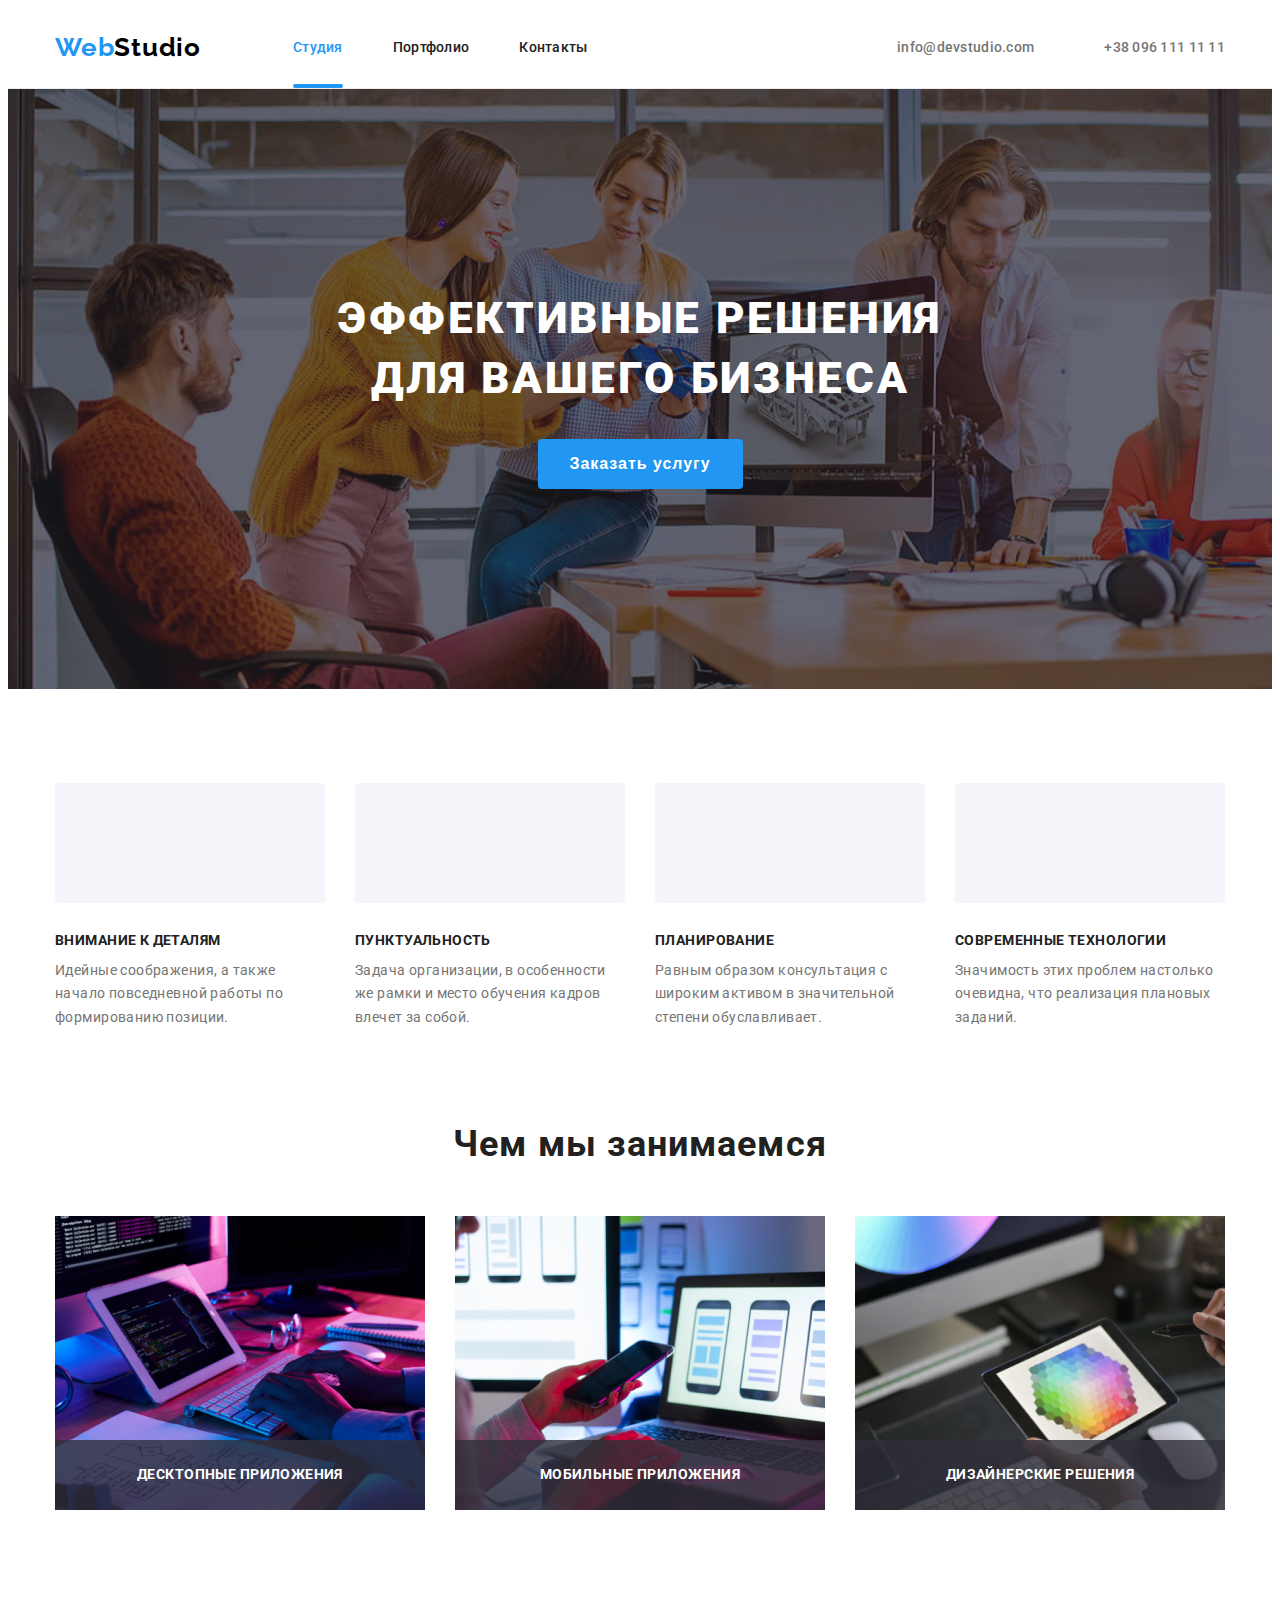
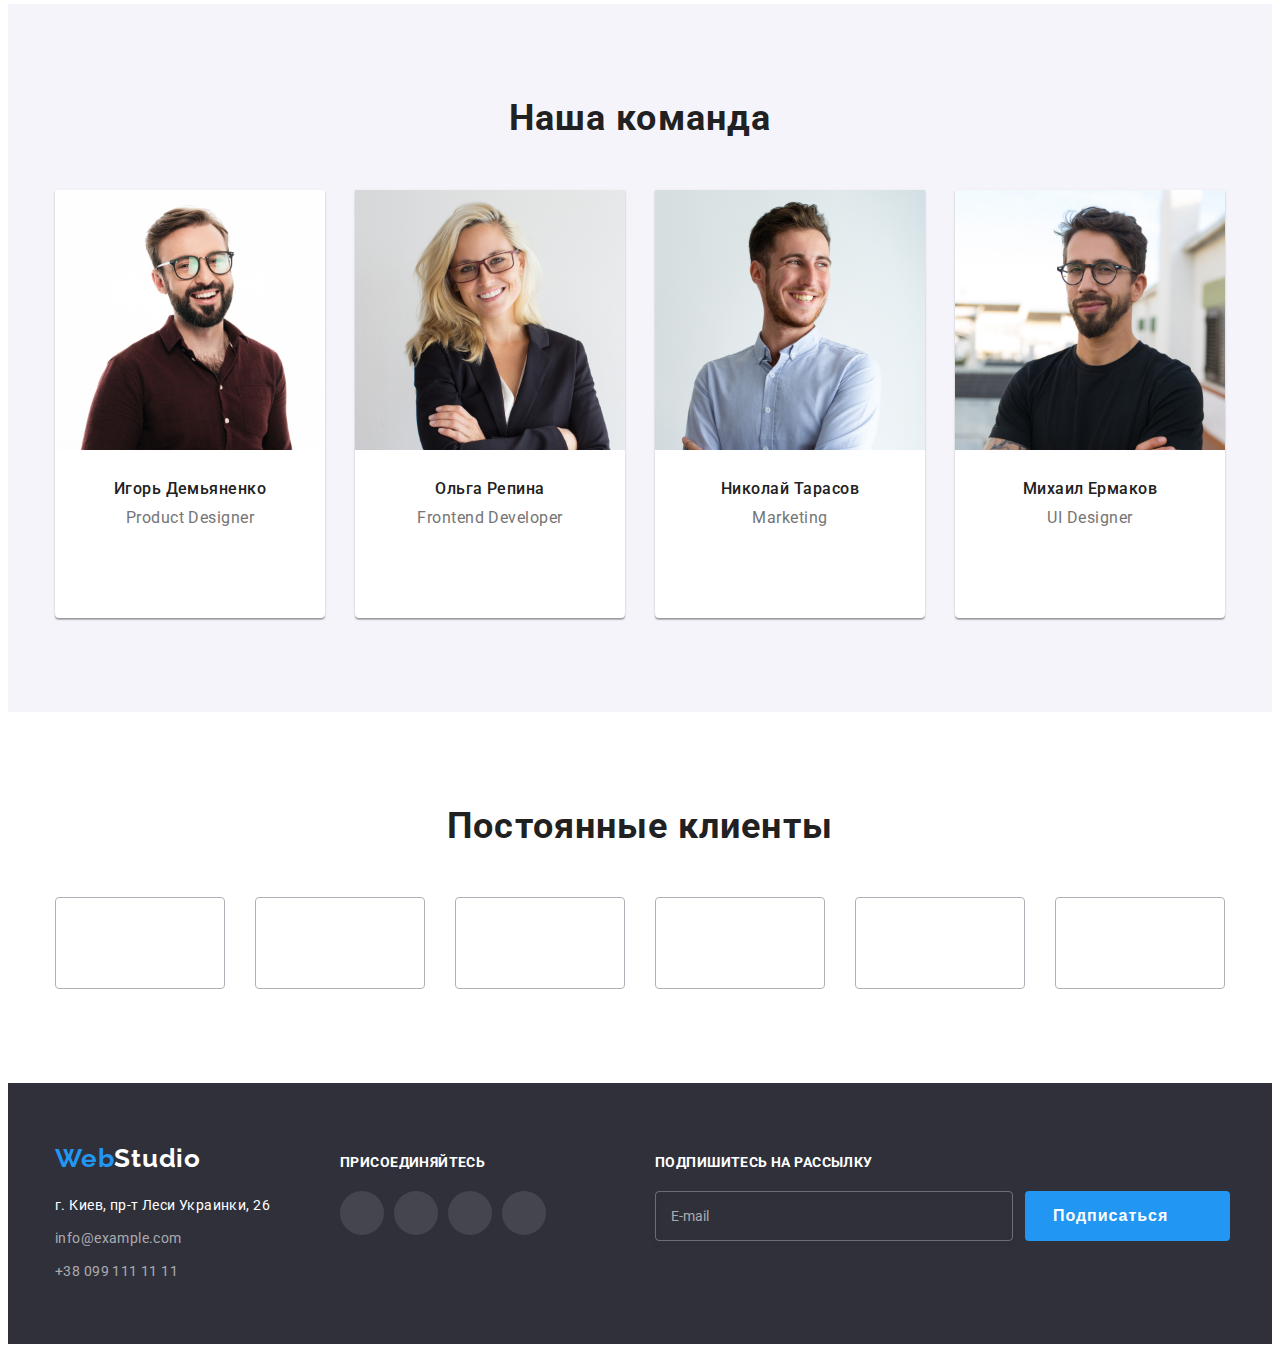
==== commit 51a77a10: "conversion to BEM (modal window)  and bug fixes" ====
--- a/index.html
+++ b/index.html
@@ -1,5 +1,5 @@
 <!DOCTYPE html>
-<html lang="en">
+<html lang="ru">
 <head>
     <meta charset="UTF-8">
     <meta http-equiv="X-UA-Compatible" content="IE=edge">
@@ -14,29 +14,28 @@
 <body>
     <!-- шапка сайта HEADER -->
     <header class="header">
-        <!-- блок навігація HEADER -->
         <div class="container header__container">
-            <nav class="header__container">
+            <nav class="nav">
                 <!-- логотип logo -->
-                <a class="logo logo--header" href="./index.html">Web<span class="logo--black">Studio</span></a>
-                <!-- посилання на сорінки -->
-                <ul class="list nav">
-                    <li class="nav__item"><a class="nav__link nav__link--current nav__link--activ" href="./index.html">Студия</a></li>
-                    <li class="nav__item"><a class="nav__link nav__link--current" href="./portfolio.html">Портфолио</a></li>
-                    <li class="nav__item"><a class="nav__link nav__link--current" href="">Контакты</a></li>
+                <a class="logo logo__header" href="./index.html">Web<span class="logo__header--black">Studio</span></a>
+                <!-- посилання на сорінки Nav-menu block -->
+                <ul class="list nav__menu">
+                    <li class="nav__item"><a class="nav__link nav__link--activ" href="./index.html">Студия</a></li>
+                    <li class="nav__item"><a class="nav__link" href="./portfolio.html">Портфолио</a></li>
+                    <li class="nav__item"><a class="nav__link" href="">Контакты</a></li>
                 </ul>
             </nav>
             <!-- блок с контактами Contact block -->
-                <ul class="list nav">
-                    <li class="nav__item">
-                        <a class="nav__link nav__link--contact" href="mailto:info@devstudio.com">
-                            <svg class="nav--icon" width="16px" height="12px">
+                <ul class="list contact">
+                    <li class="contact__item">
+                        <a class="contact__link" href="mailto:info@devstudio.com">
+                            <svg class="contact__link--icon" width="16px" height="12px">
                                 <use href="./images/symbol-defs.svg#icon-envelope"></use>
                             </svg>
                             info@devstudio.com</a></li>
-                    <li class="nav__item">
-                        <a class="nav__link nav__link--contact" href="tel:380961111111">
-                            <svg class="nav--icon" width="10px" height="16px">
+                    <li class="contact__item">
+                        <a class="contact__link" href="tel:380961111111">
+                            <svg class="contact__link--icon" width="10px" height="16px">
                                 <use href="./images/symbol-defs.svg#icon-smartphone"></use>
                             </svg>
                             +38 096 111 11 11</a></li>
@@ -46,18 +45,19 @@
     <!-- MAIN CONTENT -->
     <main>
         <!-- сексія банера block  baner -->
-        <section class="section__baner">
+        <section class="baner">
             <div class="container">
-                <h1 class="section__baner--text">Эффективные решения для вашего бизнеса</h1>
-                <button class="btn section__baner--btn" data-modal-open type="button">Заказать услугу</button>
+                <h1 class="baner__title">Эффективные решения для вашего бизнеса</h1>
+                <button class="btn baner__btn" data-modal-open type="button">Заказать услугу</button>
             </div>
         </section>
-        <!-- block for features -->
+        <!-- block for FEATURES -->
         <section class="section">
+            <h2 class="hidden">приемущества</h2>
             <div class="container">
                 <ul class="list features">
                     <li class="features__item">
-                        <div class="features__svg">
+                        <div class="features__wrapper">
                             <svg class="features-svg-icon" width="70px" height="70px">
                                 <use href="./images/symbol-defs.svg#icon-antenna-1"></use>
                             </svg>
@@ -66,7 +66,7 @@
                         <p class="features__text">Идейные соображения, а также начало повседневной работы по формированию позиции.</p>
                     </li>
                     <li class="features__item">
-                        <div class="features__svg">
+                        <div class="features__wrapper">
                             <svg class="features-svg-icon" width="70px" height="70px">
                                 <use href="./images/symbol-defs.svg#icon-clock-1"></use>
                             </svg>
@@ -75,7 +75,7 @@
                         <p class="features__text">Задача организации, в особенности же рамки и место обучения кадров влечет за собой.</p>
                     </li>
                     <li class="features__item">
-                        <div class="features__svg">
+                        <div class="features__wrapper">
                             <svg class="features-svg-icon" width="70px" height="70px">
                                 <use href="./images/symbol-defs.svg#icon-diagram-1"></use>
                             </svg>
@@ -84,7 +84,7 @@
                         <p class="features__text">Равным образом консультация с широким активом в значительной степени обуславливает.</p>
                     </li>
                     <li class="features__item">
-                        <div class="features__svg">
+                        <div class="features__wrapper">
                             <svg class="features-svg-icon" width="70px" height="70px">
                                 <use href="./images/symbol-defs.svg#icon-astronaut-1"></use>
                             </svg>
@@ -93,42 +93,42 @@
                         <p class="features__text">Значимость этих проблем настолько очевидна, что реализация плановых заданий.</p>
                     </li>
                 </ul>
-                <h2 class="hidden">приемущества</h2>
             </div>
         </section>    
-            <!-- block for WHAT WE DO -->
-            <section class="section-works">
+            <!-- block SERVICES -->
+            <section class="services">
                 <div class="container">
-                    <h2  class="section__title section-works__title">Чем мы занимаемся</h2>
-                        <ul class="list flex-container">
-                            <li class="section-works__item">
-                                <img src="./images/img-1.jpg" width="370" height="294" alt="Десктопные приложения">
-                            <div class="section-works__supplement-img"><p>Десктопные приложения</p></div>
-                            </li>
-                            <li class="section-works__item">
-                                <img src="./images/img-2.jpg" width="370" height="294" alt="Мобильные приложения">
-                            <div class="section-works__supplement-img"><p>Мобильные приложения</p></div>
-                            </li>
-                            <li class="section-works__item">
-                                <img src="./images/img-3.jpg" width="370" height="294" alt="Дизайнерские решения">
-                            <div class="section-works__supplement-img"><p>Дизайнерские решения</p></div>
+                    <h2  class="title services__title ">Чем мы занимаемся</h2>
+                    <!-- workers cards -->
+                        <ul class="list services__container">
+                            <li class="services__item">
+                                <img class="services__img" src="./images/services-1.jpg" width="370" height="294" alt="Десктопные приложения">
+                            <div class="services__supplement-wrapper"><p class="services__text">Десктопные приложения</p></div>
+                            </li>
+                            <li class="services__item">
+                                <img class="services__img" src="./images/services-2.jpg" width="370" height="294" alt="Мобильные приложения">
+                            <div class="services__supplement-wrapper"><p class="services__text">Мобильные приложения</p></div>
+                            </li>
+                            <li class="services__item">
+                                <img class="services__img" src="./images/services-3.jpg" width="370" height="294" alt="Дизайнерские решения">
+                            <div class="services__supplement-wrapper"><p class="services__text">Дизайнерские решения</p></div>
                             </li>
                         </ul>
                 </div>
             </section>
             
-            <!-- блок FOUR OUR TEAM -->
+            <!-- блок TEAM OUR WORKERS-->
             
-        <section class="section section__team section__team--color">
-                <h2 class="section__title section__team--title">Наша команда</h2>
-                <!-- foto our team -->
+        <section class="worker">
+                <h2 class="title worker__title">Наша команда</h2>
+                <!-- card-set workers -->
                 <div class="container">
-                <ul class="list flex-container ">
-                <li class="worker">
-                    <img src="./images/img-4.jpg" width="270" height="260" alt="foto Product Designer">
+                <ul class="list worker__list">
+                <li class="worker__item">
+                    <img class="worker__img" src="./images/worker-1.jpg" width="270" height="260" alt="foto Product Designer">
                     <div class="worker__card">
-                    <h3 class="worker--name">Игорь Демьяненко</h3>
-                    <p class="worker--position">Product Designer</p>
+                    <h3 class="worker__name">Игорь Демьяненко</h3>
+                    <p class="worker__position">Product Designer</p>
                         <ul class="social list">
                             <li class="social__svg">
                                 <a class="social__link social__link--color" href="https://www.instagram.com/">
@@ -162,11 +162,11 @@
                     </div>
                 </li> 
                 
-                <li class="worker">
-                    <img src="./images/img-5.jpg" width="270" height="260" alt="foto Frontend Developer">
+                <li class="worker__item">
+                    <img class="worker__img" src="./images/worker-2.jpg" width="270" height="260" alt="foto Frontend Developer">
                     <div class="worker__card">
-                    <h3 class="worker--name">Ольга Репина</h3>
-                    <p class="worker--position">Frontend Developer</p>
+                    <h3 class="worker__name">Ольга Репина</h3>
+                    <p class="worker__position">Frontend Developer</p>
                     <ul class="social list">
                             <li class="social__svg">
                                 <a class="social__link social__link--color" href="https://www.instagram.com/">
@@ -200,11 +200,11 @@
                 </div>
                 </li>  
                 
-                <li class="worker">
-                    <img src="./images/img-6.jpg" width="270" height="260" alt="foto Marketing">
+                <li class="worker__item">
+                    <img class="worker__img" src="./images/worker-3.jpg" width="270" height="260" alt="foto Marketing">
                     <div class="worker__card">
-                    <h3 class="worker--name">Николай Тарасов</h3>
-                    <p class="worker--position">Marketing</p>
+                    <h3 class="worker__name">Николай Тарасов</h3>
+                    <p class="worker__position">Marketing</p>
                     <ul class="social list">
                             <li class="social__svg">
                                 <a class="social__link social__link--color" href="https://www.instagram.com/">
@@ -238,11 +238,11 @@
                 </div>
                 </li>  
                 
-                <li class="worker">
-                    <img src="./images/img-7.jpg" width="270" height="260" alt="foto UI Designer">
+                <li class="worker__item">
+                    <img class="worker__img" src="./images/worker-4.jpg" width="270" height="260" alt="foto UI Designer">
                     <div class="worker__card">
-                    <h3 class="worker--name">Михаил Ермаков</h3>
-                    <p class="worker--position">UI Designer</p>
+                    <h3 class="worker__name">Михаил Ермаков</h3>
+                    <p class="worker__position">UI Designer</p>
                     <ul class="social list">
                             <li class="social__svg">
                                 <a class="social__link social__link--color" href="https://www.instagram.com/">
@@ -278,11 +278,11 @@
                 </ul>
         </div>
         </section>
-        <!-- section clients сексія кліентів -->
-        <section class="section">
-            <div class="container clients">
-                <h2 class="section__title clients--title">Постоянные клиенты</h2>
-                <ul class="list flex-container">
+        <!-- section CLIENTS -->
+        <section class="clients">
+            <div class="container">
+                <h2 class="title clients__title">Постоянные клиенты</h2>
+                <ul class="list clients__container">
                     <li class="clients__item">
                         <a href="" class="clients__link">
                             <svg class="clients__icon" width="106px" height="60px">
@@ -329,45 +329,47 @@
             </div>
         </section>
     </main>
-    <!-- блок FUTER -->
+
+    <!-- блок FOOTER -->
+
     <footer class="footer ">
         <div class="container footer__conteiner">
-            <div>
-                <a class="logo footer__page link" href="./index.html">Web<span class="logo--white">Studio</span></a>
-                    <address class="footer__content--styly">
+            <div class="footer__page">
+                <a class="logo logo__footer" href="./index.html">Web<span class="logo__footer--white">Studio</span></a>
+                    <address class="footer-address">
                         <ul class="list">
-                            <li class="footer__item"><a class="footer__address" href="">г. Киев, пр-т Леси Украинки, 26</a></li>
-                            <li class="footer__item"><a class="footer__contact" href="mailto:info@example.com">info@example.com</a></li>
-                            <li class="footer__item"><a class="footer__contact" href="tel:380991111111">+38 099 111 11 11</a></li>
+                            <li class="footer-address__item"><a class="footer-address__map-address" href="">г. Киев, пр-т Леси Украинки, 26</a></li>
+                            <li class="footer-address__item"><a class="footer-address__contact" href="mailto:info@example.com">info@example.com</a></li>
+                            <li class="footer-address__item"><a class="footer-address__contact" href="tel:380991111111">+38 099 111 11 11</a></li>
                         </ul>
                     </address> 
             </div>
-            <div class="footer__social">
-                <h2 class="footer__title--font">присоединяйтесь</h2>
+            <div class="footer-social">
+                <h2 class="footer-social__title">присоединяйтесь</h2>
                 <ul class="social list">
                     <li class="social__svg">
-                        <a class="social__link footer__social--color" href="https://www.instagram.com/">
+                        <a class="social__link social__link--footer" href="https://www.instagram.com/">
                         <svg class="social__icon" width="20px" height="20px">
                             <use href="./images/symbol-defs.svg#icon-instagram"></use>
                         </svg>
                     </a>
                     </li>
                     <li class="social__svg">
-                        <a class="social__link footer__social--color"  href="https://twitter.com/">
+                        <a class="social__link social__link--footer"  href="https://twitter.com/">
                             <svg class="social__icon" width="20px" height="20px">
                                 <use href="./images/symbol-defs.svg#icon-twitter"></use>
                             </svg>
                         </a>
                     </li>
                     <li class="social__svg">
-                        <a class="social__link footer__social--color" href="https://www.facebook.com/">
+                        <a class="social__link social__link--footer" href="https://www.facebook.com/">
                             <svg class="social__icon" width="20px" height="20px">
                                 <use href="./images/symbol-defs.svg#icon-facebook"></use>
                             </svg>
                         </a>
                     </li>
                     <li class="social__svg">
-                        <a class="social__link footer__social--color" href="https://www.linkedin.com/">
+                        <a class="social__link social__link--footer" href="https://www.linkedin.com/">
                             <svg class="social__icon" width="20px" height="20px">
                                 <use href="./images/symbol-defs.svg#icon-linkedin"></use>
                             </svg>
@@ -376,22 +378,22 @@
                 </ul>
             </div>
 
-            <!-- Modal form for footer -->
+            <!-- MODAL FORM FOR FOOTER -->
 
             <div class="footer-modal">
-                <strong class="footer__title--font">Подпишитесь на рассылку</strong>
+                <strong class="footer-modal__title">Подпишитесь на рассылку</strong>
                 <form class="footer-form">
-                    <div class="footer-form__wrap">
+                    <div class="footer-form__wrapper">
                         <input 
                         class="footer-form__inp" 
                         type="email" 
                         name="footer-email" 
                         id="footer-email" placeholder=" ">
                             <label for="footer-email" 
-                            class="footer-form__email--text">E-mail</label>
+                            class="footer-form__email">E-mail</label>
                     </div>
             <button type="submit" class="btn footer-form__btn">Подписаться
-                <svg class="footer-form__icon--postcard" width="24px" height="24px">
+                <svg class="footer-form__icon" width="24px" height="24px">
                     <use href="./images/symbol-defs.svg#icon-postcard"></use>
                 </svg>
             </button>
@@ -399,62 +401,62 @@
             </div>
         </div>            
     </footer>
-    <!-- Modal windou -->
+    <!-- Modal window -->
     <div class="modal modal__backdrop is-hidden" data-modal>
         <div class="modal__window">
-            <button type="button" data-modal-close class="modal-icon-close">
+            <button type="button" data-modal-close class="modal__btn-close">
                 <svg  width="18px" height="18px">
                     <use href="./images/symbol-defs.svg#icon-close"></use>
                 </svg>
             </button>
-            <p class="modal-title">Оставьте свои данные, мы вам перезвоним</p>
-            <form class="modal-form">
-                <label class="modal-lable" for="name">Имя
+            <p class="title modal__title">Оставьте свои данные, мы вам перезвоним</p>
+            <form class="modal__form">
+                <label class="modal__lable" for="name">Имя
                 <input 
-                class="modal-input" 
+                class="modal__input" 
                 type="text" 
                 id="name" 
                 name="user-name">
-                <svg class="modal-icon" width="18px" height="18px">
+                <svg class="modal__icon" width="18px" height="18px">
                     <use href="./images/symbol-defs.svg#icon-person-black"></use>
                 </svg>
             </label>
-                <label class="modal-lable" for="mobile">Телефон
+                <label class="modal__lable" for="mobile">Телефон
                 <input 
-                class="modal-input" 
+                class="modal__input" 
                 type="tel" 
                 id="mobile" 
                 name="user-mobile">
-                <svg class="modal-icon" width="18px" height="18px">
+                <svg class="modal__icon" width="18px" height="18px">
                     <use href="./images/symbol-defs.svg#icon-phone-black"></use>
                 </svg>
             </label>
-                <label class="modal-lable" for="email">Почта
+                <label class="modal__lable" for="email">Почта
                 <input 
-                class="modal-input" 
+                class="modal__input" 
                 type="text" 
                 id="email" 
                 name="user-email">
-                <svg class="modal-icon" width="18px" height="18px">
+                <svg class="modal__icon" width="18px" height="18px">
                     <use href="./images/symbol-defs.svg#icon-email-black"></use>
                 </svg>
             </label>
-            <label class="modal-message" for="coments">Комментарий
+            <label class="modal__message" for="coments">Комментарий
                 <textarea 
-                class="modal-coments" 
+                class="modal__coments" 
                 name="coments" 
                 id="coments"
                 placeholder="Введите текст"
                 ></textarea>
             </label>
-                    <label class="modal-checkbox-text" for="egreement">
-                        <input type="checkbox" name="egreement" id="egreement" class="input-check"> 
-                        <span class="modal-checkbox">
-                            <svg class="icon-check" width="11px" height="8px">
+                    <label class="modal__checkbox-text" for="egreement">
+                        <input type="checkbox" name="egreement" id="egreement" class="modal__input-check"> 
+                        <span class="modal__checkbox">
+                            <svg class="modal__icon-check" width="11px" height="8px">
                                 <use href="./images/symbol-defs.svg#icon-check"></use>
                             </svg>
                         </span><span>Соглашаюсь с рассылкой и принимаю
-                            <a class="modal-link" href="">Условия договора</a></span>
+                            <a class="modal__link" href="">Условия договора</a></span>
                         </label>
                 <button class="btn modal__btn" type="submit">Отправить</button>                
             </form>    
--- a/css/main.min.css
+++ b/css/main.min.css
@@ -1 +1 @@
-:root{--primary-bd-color:#E5E5E5;--text-color: #212121;--second-text-color: #757575;--accent-color: #2196F3;--main-color: #FFFFFF;--theme-color: #F5F4FA;--second-theme-color: #2F303A;--fon-color: #F5F4FA;--icons-color:#AFB1B8}.hidden{position:absolute;white-space:nowrap;width:1px;height:1px;overflow:hidden;border:0;padding:0;clip:rect(0 0 0 0);clip-path:inset(50%);margin:-1px}html{box-sizing:border-box}*,*::before,*::after{box-sizing:inherit}h1,h2,h3,h4,h5,h6,p,ul{margin:0;padding:0}img{display:block}.list{list-style:none}a{text-decoration:none}.link{text-decoration:none;color:var(--text-color)}body{font-family:"Roboto",sans-serif;color:var(--text-color);font-size:14px}.section{padding-top:94px;padding-bottom:94px}.container{width:1200px;margin-left:auto;margin-right:auto;padding-left:15px;padding-right:15px}.btn{display:block;padding:10px 32px;border:none;border-radius:4px;cursor:pointer;color:var(--main-color);background-color:var(--accent-color);transition-duration:250ms;transition-timing-function:cubic-bezier(0.4, 0, 0.2, 1);transition-property:color,background-color}.btn:focus,.btn:hover{background:#188ce8;box-shadow:0px 4px 4px rgba(0,0,0,.15);border-radius:4px}.social{display:flex;justify-content:center}.social__svg{margin-right:10px}.social__svg:last-child{margin-right:0px}.social__link{display:flex;align-items:center;justify-content:center;border-radius:50%;width:44px;height:44px;transition-duration:250ms;transition-timing-function:cubic-bezier(0.4, 0, 0.2, 1);transition-property:color,background-color}.social__icon{fill:currentColor}.logo{display:block;padding:24px 0;color:var(--accent-color);font-family:"Raleway",sans-serif;font-weight:700;font-size:26px;line-height:1.19;letter-spacing:.03em}.logo--header{margin-right:92px}.logo--black{color:#000}.logo--white{color:var(--main-color)}.modal__backdrop{position:fixed;top:0;left:0;width:100%;height:100%;background-color:rgba(0,0,0,.2);opacity:1;transition:opacity 1250ms cubic-bezier(0.4, 0, 0.2, 1)}.is-hidden{opacity:0;pointer-events:none}.is-hidden .modal__window{transform:translate(-50px, -50px) rotate(0deg);transition:transform 1250ms cubic-bezier(0.4, 0, 0.2, 1)}.modal__window{position:absolute;top:50%;left:50%;transform:translate(-50%, -50%) rotate(360deg);transition:transform 1250ms cubic-bezier(0.4, 0, 0.2, 1);width:528px;padding:40px;background-color:var(--main-color);box-shadow:0px 1px 3px rgba(0,0,0,.12),0px 1px 1px rgba(0,0,0,.14),0px 2px 1px rgba(0,0,0,.2);border-radius:4px}.modal-icon-close{position:absolute;top:8px;right:8px;padding:0px;width:30px;height:30px;border-radius:50%;border:1px solid rgba(0,0,0,.1);background-color:var(--main-color);display:flex;align-items:center;justify-content:center;cursor:pointer}.no-scroll{overflow:hidden}.modal-title{font-weight:700;font-size:20px;line-height:23px;text-align:center;letter-spacing:.03em;color:#212121;margin-bottom:12px}.modal-lable{display:block;margin-bottom:10px;position:relative;font-size:12px;line-height:1.16;letter-spacing:.01em;color:#757575}.modal-input{width:100%;height:40px;border:1px solid rgba(33,33,33,.2);outline:none;border-radius:4px;padding:12px 42px;margin-top:4px}.modal-input:focus+.modal-icon,.modal-input:hover+.modal-icon,.modal-icon-close:hover{fill:var(--accent-color);transition-property:fill;transition-duration:250ms;transition-timing-function:cubic-bezier(0.4, 0, 0.2, 1)}.modal-input:hover,.modal-input:focus,.modal-coments:hover,.modal-coments:focus{border:1px solid #2196f3;transition-property:border;transition-duration:250ms;transition-timing-function:cubic-bezier(0.4, 0, 0.2, 1)}.modal-icon{position:absolute;pointer-events:none;border:none;bottom:11px;left:12px}.modal-message{display:block;margin-bottom:20px}.modal-coments{font-size:14px;line-height:1.16;letter-spacing:.01em;border:1px solid rgba(33,33,33,.2);border-radius:4px;outline:none;height:120px;width:100%;resize:none;padding:12px 16px;margin-top:4px}.modal-coments::placeholder{color:rgba(117,117,117,.5)}.input-check{visibility:hidden}.modal-checkbox-text{display:flex;align-items:center;justify-content:center;margin-bottom:30px}.modal-checkbox-text,.modal-link{font-size:14px;line-height:1.71;letter-spacing:.03em;color:#757575}.modal-checkbox{display:inline-flex;align-items:center;justify-content:center;width:16px;height:15px;margin-right:7px;border-radius:2px;outline:2px solid #212121;outline-offset:-1px;cursor:pointer;transition-property:background-color,outline-offset,outline;transition-duration:250ms;transition-timing-function:cubic-bezier(0.4, 0, 0.2, 1)}.input-check:checked+.modal-checkbox{background-color:#2196f3;outline:2px solid #2196f3}.icon-check{fill:var(--main-color)}.modal-link{color:#2196f3;text-decoration-line:underline}.modal__btn{margin:0 auto;font-weight:700;font-size:16px;line-height:1.87;letter-spacing:.06em}.footer-modal{width:570px}.footer-form{display:flex;align-items:center}.footer-form__wrap{position:relative}.footer-form__inp{width:358px;height:50px;margin-right:12px;border:1px solid rgba(255,255,255,.3);outline:rgba(0,0,0,0);filter:drop-shadow(0px 4px 4px rgba(0, 0, 0, 0.15));border-radius:4px;background-color:rgba(0,0,0,0);color:rgba(255,255,255,.6);padding-left:16px}.footer-form__inp:focus{border-color:var(--accent-color)}.footer-form__email--text{position:absolute;display:block;top:50%;left:16px;transform:translateY(-50%);color:rgba(255,255,255,.6);transition-property:transform color;transition-duration:250ms;transition-timing-function:cubic-bezier(0.4, 0, 0.2, 1)}.footer-form__inp:focus+.footer-form__email--text,.footer-form__inp:not(:placeholder-shown)+.footer-form__email--text{top:50%;left:-55px;transform:translateY(-50%);color:var(--accent-color);font-size:17px}.footer-form__btn{font-weight:700;font-size:16px;line-height:1.87;letter-spacing:.06em;display:flex;align-items:center;text-align:center;padding:10px 28px}.footer-form__icon--postcard{margin-left:10px}.section__title{text-align:center;font-weight:700;font-size:36px;line-height:1.16;letter-spacing:.03em}.footer__title--font{display:block;font-weight:700;font-size:14px;line-height:1.14;letter-spacing:.03em;text-transform:uppercase;color:var(--main-color);margin-bottom:20px}.flex-container{display:flex;flex-wrap:wrap}.header{border-bottom:1px solid #ececec}.header__container{display:flex;align-items:center}.nav{display:flex;margin-left:auto}.nav .nav__item+.nav__item{margin-left:50px}.nav--icon{margin-right:10px;fill:currentColor;transition-duration:250ms;transition-timing-function:cubic-bezier(0.4, 0, 0.2, 1);transition-property:color,fill}.nav__link{display:block;position:relative;padding:32px 0;font-weight:500;font-size:14px;line-height:1.14;letter-spacing:.02em;color:var(--text-color);transition-duration:250ms;transition-timing-function:cubic-bezier(0.4, 0, 0.2, 1);transition-property:color}.nav__link--current::after{position:absolute;display:block;content:"";width:100%;height:4px;background-color:var(--accent-color);border-radius:2px;bottom:0;left:0;transform:scaleX(0);transition-duration:250ms;transition-timing-function:cubic-bezier(0.4, 0, 0.2, 1);transition-property:transform}.nav__link--current:hover::after{transform:scaleX(1)}.nav__link--activ.nav__link--current::after{transform:scaleX(1);color:var(--accent-color)}.nav__link--contact{color:var(--second-text-color)}.nav__link:hover,.nav__link:focus,.nav__link--contact:focus,.nav__link--contact:hover,.nav__link--activ{color:var(--accent-color)}.nav__link:hover .nav--icon,.nav__link:focus .nav--icon,.nav__link--contact:focus .nav--icon,.nav__link--contact:hover .nav--icon{fill:var(--accent-color)}.section__baner{padding-top:200px;padding-bottom:200px;background-color:var(--second-theme-color);background-image:linear-gradient(rgba(47, 48, 58, 0.4), rgba(47, 48, 58, 0.4)),url(../images/Img-hero-17.jpg);max-width:1600px;margin-left:auto;margin-right:auto}.section__baner--text{margin-bottom:30px;max-width:696px;margin-left:auto;margin-right:auto;font-weight:900;font-size:44px;line-height:1.36;letter-spacing:.06em;text-align:center;text-transform:uppercase;color:var(--main-color)}.section__baner--btn{margin:0 auto;font-weight:700;font-size:16px;line-height:1.87;letter-spacing:.06em}.features{display:flex;flex-wrap:wrap}.features__item{width:270px}.features .features__item+.features__item{margin-left:30px}.features__svg{display:flex;align-items:center;justify-content:center;height:120px;margin-bottom:30px;background-color:#f5f4fa;border-radius:4px;fill:currentColor}.features__title{margin-bottom:10px;font-weight:700;font-size:14px;line-height:1.14;letter-spacing:.03em;text-transform:uppercase;color:var(--text-color)}.features__text{font-size:14px;line-height:1.71;letter-spacing:.03em;color:var(--second-text-color)}.section-works{display:flex;padding-bottom:94px}.section-works__title{margin-bottom:50px}.section-works__item{margin-right:30px;position:relative}.section-works__item:last-child{margin-right:0px}.section-works__supplement-img{position:absolute;bottom:0px;display:flex;align-items:center;justify-content:center;width:100%;height:70px;font-weight:700;line-height:1.14;letter-spacing:.03em;text-transform:uppercase;color:#fff;background-color:rgba(47,48,58,.8)}.section__team--color{background-color:var(--fon-color)}.section__team--title{margin-bottom:50px}.worker{margin-right:30px}.worker:last-child{margin-right:0px}.worker__card{padding-top:30px;padding-bottom:30px;background-color:#fff;box-shadow:0px 1px 3px rgba(0,0,0,.12),0px 1px 1px rgba(0,0,0,.14),0px 2px 1px rgba(0,0,0,.2);border-radius:0px 0px 4px 4px}.worker--name{margin-bottom:10px;font-weight:500;font-size:16px;line-height:1.18;text-align:center;letter-spacing:.03em;color:var(--text-color)}.worker--position{font-size:16px;line-height:1.18;text-align:center;letter-spacing:.03em;color:var(--second-text-color);margin-bottom:16px}.social__link--color{background-color:rgba(0,0,0,0);color:var(--icons-color)}.social__link--color:hover{background-color:var(--accent-color);color:var(--main-color)}.clients--title{margin-bottom:50px}.clients__item{height:92px;width:170px;margin-right:30px}.clients__item:last-child{margin-right:0}.clients__link{display:flex;align-items:center;justify-content:center;width:100%;height:100%;border-radius:4px;border:1px solid var(--icons-color);color:var(--icons-color);transition-duration:250ms;transition-timing-function:cubic-bezier(0.4, 0, 0.2, 1);transition-property:color,border-color}.clients__link:hover{color:var(--accent-color);border-color:var(--accent-color)}.clients__icon{fill:currentColor}.footer{padding-top:60px;padding-bottom:60px;background-color:var(--second-theme-color)}.footer__conteiner{display:flex;align-items:baseline}.footer__page{margin:0;padding:0;margin-bottom:20px}.footer__content--styly{font-style:normal}.footer__item+.footer__item{margin-top:9px}.footer__address{font-size:14px;line-height:1.7;letter-spacing:.03em;color:var(--main-color)}.footer__contact{font-size:14px;line-height:1.7;letter-spacing:.03em;color:rgba(255,255,255,.6);transition-property:color;transition-duration:250ms;transition-timing-function:cubic-bezier(0.4, 0, 0.2, 1)}.footer__contact:focus,.footer__contact:hover{color:var(--accent-color)}.footer__social{margin-left:70px;margin-right:auto}.footer__social--color{background-color:rgba(255,255,255,.1);color:var(--main-color)}.footer__social--color:hover{background-color:var(--accent-color);color:var(--main-color)}.button-list{display:flex;align-items:center;justify-content:center;margin-bottom:50px}.buttons-item+.buttons-item{margin-left:8px}.project-list{display:flex;flex-wrap:wrap;margin-left:-30px;margin-top:-30px}.project-list>.project-card{margin-left:30px;margin-top:30px}.button-title{padding-top:6px;padding-bottom:6px;padding-left:22px;padding-right:22px;border-radius:4px;border:0;font-weight:500;font-size:16px;line-height:1.6;letter-spacing:.03em;background-color:#f5f4fa;cursor:pointer;transition-property:background-color,color,box-shadow;transition-duration:250ms;transition-timing-function:cubic-bezier(0.4, 0, 0.2, 1)}.button-title:focus,.button-title:hover,.button-title:active,.button-title-active{background-color:var(--accent-color);color:var(--main-color);box-shadow:0px 3px 1px rgba(0,0,0,.1),0px 1px 2px rgba(0,0,0,.08),0px 2px 2px rgba(0,0,0,.12)}.card-container{display:block}.card-container:hover{box-shadow:0px 1px 1px rgba(0,0,0,.12),0px 4px 4px rgba(0,0,0,.06),1px 4px 6px rgba(0,0,0,.16);transition-property:box-shadow;transition-duration:250ms;transition-timing-function:cubic-bezier(0.4, 0, 0.2, 1)}.project-thumb{position:relative;overflow:hidden}.text-card{position:absolute;top:0;padding:63px 24px;font-size:18px;line-height:1.55;letter-spacing:.03em;color:var(--main-color);background-color:rgba(33,150,243,.9);width:100%;height:100%;overflow:auto;transform:translateY(100%);transition-property:transform,background-color,color;transition-duration:250ms;transition-timing-function:cubic-bezier(0.4, 0, 0.2, 1)}.text-card::-webkit-scrollbar{width:12px}.text-card::-webkit-scrollbar-track{background:#ffd500}.text-card::-webkit-scrollbar-thumb{background-color:#005bbb;border-radius:20px;border:3px solid #ffd500}.card-container:hover .text-card{transform:translateY(0)}.card-thumb{padding:20px 24px;border-left:1px solid #eee;border-bottom:1px solid #eee;border-right:1px solid #eee}.project-title-portfolio{margin-bottom:4px;font-weight:700;font-size:18px;line-height:2;letter-spacing:.06em;color:var(--text-color)}.project-title-text{font-size:16px;line-height:1.8;letter-spacing:.03em;color:var(--second-text-color)}/*# sourceMappingURL=main.min.css.map */+:root{--primary-bd-color:#E5E5E5;--text-color: #212121;--second-text-color: #757575;--accent-color: #2196F3;--main-color: #FFFFFF;--theme-color: #F5F4FA;--second-theme-color: #2F303A;--fon-color: #F5F4FA;--icons-color:#AFB1B8}.hidden{position:absolute;white-space:nowrap;width:1px;height:1px;overflow:hidden;border:0;padding:0;clip:rect(0 0 0 0);clip-path:inset(50%);margin:-1px}html{box-sizing:border-box}*,*::before,*::after{box-sizing:inherit}h1,h2,h3,h4,h5,h6,p,ul{margin:0;padding:0}img{display:block}.list{list-style:none}a{text-decoration:none}.link{text-decoration:none;color:var(--text-color)}body{font-family:"Roboto",sans-serif;color:var(--text-color);font-size:14px}.section{padding-top:94px;padding-bottom:94px}.container{width:1200px;margin-left:auto;margin-right:auto;padding-left:15px;padding-right:15px}.logo{display:block;padding:24px 0;color:var(--accent-color);font-family:"Raleway",sans-serif;font-weight:700;font-size:26px;line-height:1.19;letter-spacing:.03em}.logo__header{margin-right:92px}.logo__header--black{color:#000}.logo__footer{margin:0;padding:0;margin-bottom:20px}.logo__footer--white{color:var(--main-color)}.social{display:flex;justify-content:center}.social__svg{margin-right:10px}.social__svg:last-child{margin-right:0px}.social__link{display:flex;align-items:center;justify-content:center;border-radius:50%;width:44px;height:44px;transition-duration:250ms;transition-timing-function:cubic-bezier(0.4, 0, 0.2, 1);transition-property:color,background-color}.social__icon{fill:currentColor}.title{text-align:center;font-weight:700;font-size:36px;line-height:1.16;letter-spacing:.03em}.btn{display:block;padding:10px 32px;border:none;border-radius:4px;cursor:pointer;color:var(--main-color);background-color:var(--accent-color);transition-duration:250ms;transition-timing-function:cubic-bezier(0.4, 0, 0.2, 1);transition-property:color,background-color}.btn:focus,.btn:hover{background:#188ce8;box-shadow:0px 4px 4px rgba(0,0,0,.15);border-radius:4px}.modal__backdrop{position:fixed;top:0;left:0;width:100%;height:100%;background-color:rgba(0,0,0,.2);opacity:1;transition:opacity 1250ms cubic-bezier(0.4, 0, 0.2, 1)}.modal__window{position:absolute;top:50%;left:50%;transform:translate(-50%, -50%) rotate(360deg);transition:transform 1250ms cubic-bezier(0.4, 0, 0.2, 1);width:528px;padding:40px;background-color:var(--main-color);box-shadow:0px 1px 3px rgba(0,0,0,.12),0px 1px 1px rgba(0,0,0,.14),0px 2px 1px rgba(0,0,0,.2);border-radius:4px}.modal__btn-close{position:absolute;top:8px;right:8px;padding:0px;width:30px;height:30px;border-radius:50%;border:1px solid rgba(0,0,0,.1);background-color:var(--main-color);display:flex;align-items:center;justify-content:center;cursor:pointer}.modal__title{font-size:20px;line-height:1.15;color:#212121;margin-bottom:12px}.modal__lable{display:block;margin-bottom:10px;position:relative;font-size:12px;line-height:1.16;letter-spacing:.01em;color:#757575}.modal__input{width:100%;height:40px;border:1px solid rgba(33,33,33,.2);outline:none;border-radius:4px;padding:12px 42px;margin-top:4px}.modal__icon{position:absolute;pointer-events:none;border:none;bottom:11px;left:12px}.modal__message{display:block;margin-bottom:20px}.modal__coments{font-size:14px;line-height:1.16;letter-spacing:.01em;border:1px solid rgba(33,33,33,.2);border-radius:4px;outline:none;height:120px;width:100%;resize:none;padding:12px 16px;margin-top:4px}.modal__coments::placeholder{color:rgba(117,117,117,.5)}.modal__input-check{visibility:hidden}.modal__checkbox-text{display:flex;align-items:center;justify-content:center;margin-bottom:30px}.modal__checkbox-text,.modal__link{font-size:14px;line-height:1.71;letter-spacing:.03em;color:#757575}.modal__link{color:#2196f3;text-decoration-line:underline}.modal__checkbox{display:inline-flex;align-items:center;justify-content:center;width:16px;height:15px;margin-right:7px;border-radius:2px;outline:2px solid #212121;outline-offset:-1px;cursor:pointer;transition-property:background-color,outline-offset,outline;transition-duration:250ms;transition-timing-function:cubic-bezier(0.4, 0, 0.2, 1)}.modal__input-check:checked+.modal__checkbox{background-color:#2196f3;outline:2px solid #2196f3}.modal__icon-check{fill:var(--main-color)}.modal__btn{margin:0 auto;font-weight:700;font-size:16px;line-height:1.87;letter-spacing:.06em}.is-hidden{opacity:0;pointer-events:none}.is-hidden .modal__window{transform:translate(-50px, -50px) rotate(0deg);transition:transform 1250ms cubic-bezier(0.4, 0, 0.2, 1)}.modal__input:focus+.modal__icon,.modal__input:hover+.modal__icon,.modal__icon-close:hover{fill:var(--accent-color);transition-property:fill;transition-duration:250ms;transition-timing-function:cubic-bezier(0.4, 0, 0.2, 1)}.modal__input:hover,.modal__input:focus,.modal__coments:hover,.modal__coments:focus{border:1px solid #2196f3;transition-property:border;transition-duration:250ms;transition-timing-function:cubic-bezier(0.4, 0, 0.2, 1)}.footer-modal{width:570px}.footer-modal__title{display:block;font-weight:700;font-size:14px;line-height:1.14;letter-spacing:.03em;text-transform:uppercase;color:var(--main-color);margin-bottom:20px}.footer-form{display:flex;align-items:center}.footer-form__wrapper{position:relative}.footer-form__inp{width:358px;height:50px;margin-right:12px;border:1px solid rgba(255,255,255,.3);outline:rgba(0,0,0,0);filter:drop-shadow(0px 4px 4px rgba(0, 0, 0, 0.15));border-radius:4px;background-color:rgba(0,0,0,0);color:rgba(255,255,255,.6);padding-left:16px}.footer-form__inp:focus{border-color:var(--accent-color)}.footer-form__email{position:absolute;display:block;top:50%;left:16px;transform:translateY(-50%);color:rgba(255,255,255,.6);transition-property:transform color;transition-duration:250ms;transition-timing-function:cubic-bezier(0.4, 0, 0.2, 1)}.footer-form__inp:focus+.footer-form__email,.footer-form__inp:not(:placeholder-shown)+.footer-form__email{top:50%;left:-55px;transform:translateY(-50%);color:var(--accent-color);font-size:17px}.footer-form__btn{font-weight:700;font-size:16px;line-height:1.87;letter-spacing:.06em;display:flex;align-items:center;text-align:center;padding:10px 28px}.footer-form__icon{margin-left:10px}.header{border-bottom:1px solid #ececec}.header__container{display:flex;align-items:center}.nav{display:flex}.nav__menu{display:flex}.nav__item+.nav__item{margin-left:50px}.nav__link{display:block;position:relative;padding:32px 0;font-weight:500;font-size:14px;line-height:1.14;letter-spacing:.02em;color:var(--text-color);transition-duration:250ms;transition-timing-function:cubic-bezier(0.4, 0, 0.2, 1);transition-property:color}.nav__link__link:hover{color:var(--accent-color)}.nav__link::after{position:absolute;display:block;content:"";width:100%;height:4px;background-color:var(--accent-color);border-radius:2px;bottom:0;left:0;transform:scaleX(0);transition-duration:250ms;transition-timing-function:cubic-bezier(0.4, 0, 0.2, 1);transition-property:transform}.nav__link:hover::after{transform:scaleX(1)}.nav__link--activ::after{transform:scaleX(1);color:var(--accent-color)}.nav__link--activ{color:var(--accent-color)}.contact{display:flex;margin-left:auto}.contact__item+.contact__item{margin-left:50px}.contact__link{display:flex;align-items:center;position:relative;padding:32px 0;font-weight:500;font-size:14px;line-height:1.14;letter-spacing:.02em;color:var(--text-color);transition-duration:250ms;transition-timing-function:cubic-bezier(0.4, 0, 0.2, 1);transition-property:color;color:var(--second-text-color)}.contact__link:hover .contact__link--icon,.contact__link:focus .contact__link--icon,.contact__link:hover,.contact__link:focus{color:var(--accent-color);fill:var(--accent-color)}.contact__link--icon{margin-right:10px;fill:currentColor;transition-duration:250ms;transition-timing-function:cubic-bezier(0.4, 0, 0.2, 1);transition-property:color,fill}.baner{padding-top:200px;padding-bottom:200px;background-color:var(--second-theme-color);background-image:linear-gradient(rgba(47, 48, 58, 0.4), rgba(47, 48, 58, 0.4)),url(../images/Img-baner.jpg);max-width:1600px;margin-left:auto;margin-right:auto}.baner__title{margin-bottom:30px;max-width:696px;margin-left:auto;margin-right:auto;font-weight:900;font-size:44px;line-height:1.36;letter-spacing:.06em;text-align:center;text-transform:uppercase;color:var(--main-color)}.baner__btn{margin:0 auto;font-weight:700;font-size:16px;line-height:1.87;letter-spacing:.06em}.features{display:flex;flex-wrap:wrap}.features__item{width:270px}.features .features__item+.features__item{margin-left:30px}.features__wrapper{display:flex;align-items:center;justify-content:center;height:120px;margin-bottom:30px;background-color:#f5f4fa;border-radius:4px;fill:currentColor}.features__title{margin-bottom:10px;font-weight:700;font-size:14px;line-height:1.14;letter-spacing:.03em;text-transform:uppercase;color:var(--text-color)}.features__text{font-size:14px;line-height:1.71;letter-spacing:.03em;color:var(--second-text-color)}.services{display:flex;padding-bottom:94px}.services__title{margin-bottom:50px}.services__container{display:flex}.services__item{margin-right:30px;position:relative}.services__item:last-child{margin-right:0px}.services__supplement-wrapper{position:absolute;bottom:0px;display:flex;align-items:center;justify-content:center;width:100%;height:70px;background-color:rgba(47,48,58,.8)}.services__text{font-weight:700;line-height:1.14;letter-spacing:.03em;text-transform:uppercase;color:#fff}.worker{padding-top:94px;padding-bottom:94px;background-color:var(--fon-color)}.worker__title{margin-bottom:50px}.worker__list{display:flex;flex-wrap:wrap}.worker__item{flex-basis:270px;background-color:var(--main-color);font-size:16px;line-height:1.19;box-shadow:0px 1px 3px rgba(0,0,0,.12),0px 1px 1px rgba(0,0,0,.14),0px 2px 1px rgba(0,0,0,.2);border-radius:0px 0px 4px 4px}.worker__item:not(:last-child){margin-right:30px}.worker__card{padding-top:30px;padding-bottom:30px}.worker__name{margin-bottom:10px;font-weight:500;font-size:16px;line-height:1.18;letter-spacing:.03em;text-align:center;color:var(--text-color)}.worker__position{font-size:16px;line-height:1.18;letter-spacing:.03em;text-align:center;color:var(--second-text-color);margin-bottom:16px}.social__link--color{background-color:rgba(0,0,0,0);color:var(--icons-color)}.social__link--color:hover{background-color:var(--accent-color);color:var(--main-color)}.clients{padding-top:94px;padding-bottom:94px}.clients__title{margin-bottom:50px}.clients__container{display:flex}.clients__item{height:92px;width:170px;margin-right:30px}.clients__item:last-child{margin-right:0}.clients__link{display:flex;align-items:center;justify-content:center;width:100%;height:100%;border-radius:4px;border:1px solid var(--icons-color);color:var(--icons-color);transition-duration:250ms;transition-timing-function:cubic-bezier(0.4, 0, 0.2, 1);transition-property:color,border-color}.clients__link:hover{color:var(--accent-color);border-color:var(--accent-color)}.clients__icon{fill:currentColor}.footer{padding-top:60px;padding-bottom:60px;background-color:var(--second-theme-color)}.footer__conteiner{display:flex;align-items:baseline}.footer-social{margin-left:70px;margin-right:auto}.footer-social__title{display:block;font-weight:700;font-size:14px;line-height:1.14;letter-spacing:.03em;text-transform:uppercase;color:var(--main-color);margin-bottom:20px}.social__link--footer{background-color:rgba(255,255,255,.1);color:var(--main-color)}.social__link--footer:hover{background-color:var(--accent-color);color:var(--main-color)}.footer-address{font-style:normal}.footer-address__item+.footer-address__item{margin-top:9px}.footer-address__map-address{font-size:14px;line-height:1.7;letter-spacing:.03em;color:var(--main-color)}.footer-address__contact{font-size:14px;line-height:1.7;letter-spacing:.03em;color:rgba(255,255,255,.6);transition-property:color;transition-duration:250ms;transition-timing-function:cubic-bezier(0.4, 0, 0.2, 1)}.footer-address__contact:focus,.footer-address__contact:hover{color:var(--accent-color)}.button-list{display:flex;align-items:center;justify-content:center;margin-bottom:50px}.buttons-item+.buttons-item{margin-left:8px}.project-list{display:flex;flex-wrap:wrap;margin-left:-30px;margin-top:-30px}.project-list>.project-card{margin-left:30px;margin-top:30px}.button-title{padding-top:6px;padding-bottom:6px;padding-left:22px;padding-right:22px;border-radius:4px;border:0;font-weight:500;font-size:16px;line-height:1.6;letter-spacing:.03em;background-color:#f5f4fa;cursor:pointer;transition-property:background-color,color,box-shadow;transition-duration:250ms;transition-timing-function:cubic-bezier(0.4, 0, 0.2, 1)}.button-title:focus,.button-title:hover,.button-title:active,.button-title-active{background-color:var(--accent-color);color:var(--main-color);box-shadow:0px 3px 1px rgba(0,0,0,.1),0px 1px 2px rgba(0,0,0,.08),0px 2px 2px rgba(0,0,0,.12)}.card-container{display:block}.card-container:hover{box-shadow:0px 1px 1px rgba(0,0,0,.12),0px 4px 4px rgba(0,0,0,.06),1px 4px 6px rgba(0,0,0,.16);transition-property:box-shadow;transition-duration:250ms;transition-timing-function:cubic-bezier(0.4, 0, 0.2, 1)}.project-thumb{position:relative;overflow:hidden}.text-card{position:absolute;top:0;padding:63px 24px;font-size:18px;line-height:1.55;letter-spacing:.03em;color:var(--main-color);background-color:rgba(33,150,243,.9);width:100%;height:100%;overflow:auto;transform:translateY(100%);transition-property:transform,background-color,color;transition-duration:250ms;transition-timing-function:cubic-bezier(0.4, 0, 0.2, 1)}.text-card::-webkit-scrollbar{width:12px}.text-card::-webkit-scrollbar-track{background:#ffd500}.text-card::-webkit-scrollbar-thumb{background-color:#005bbb;border-radius:20px;border:3px solid #ffd500}.card-container:hover .text-card{transform:translateY(0)}.card-thumb{padding:20px 24px;border-left:1px solid #eee;border-bottom:1px solid #eee;border-right:1px solid #eee}.project-title-portfolio{margin-bottom:4px;font-weight:700;font-size:18px;line-height:2;letter-spacing:.06em;color:var(--text-color)}.project-title-text{font-size:16px;line-height:1.8;letter-spacing:.03em;color:var(--second-text-color)}/*# sourceMappingURL=main.min.css.map */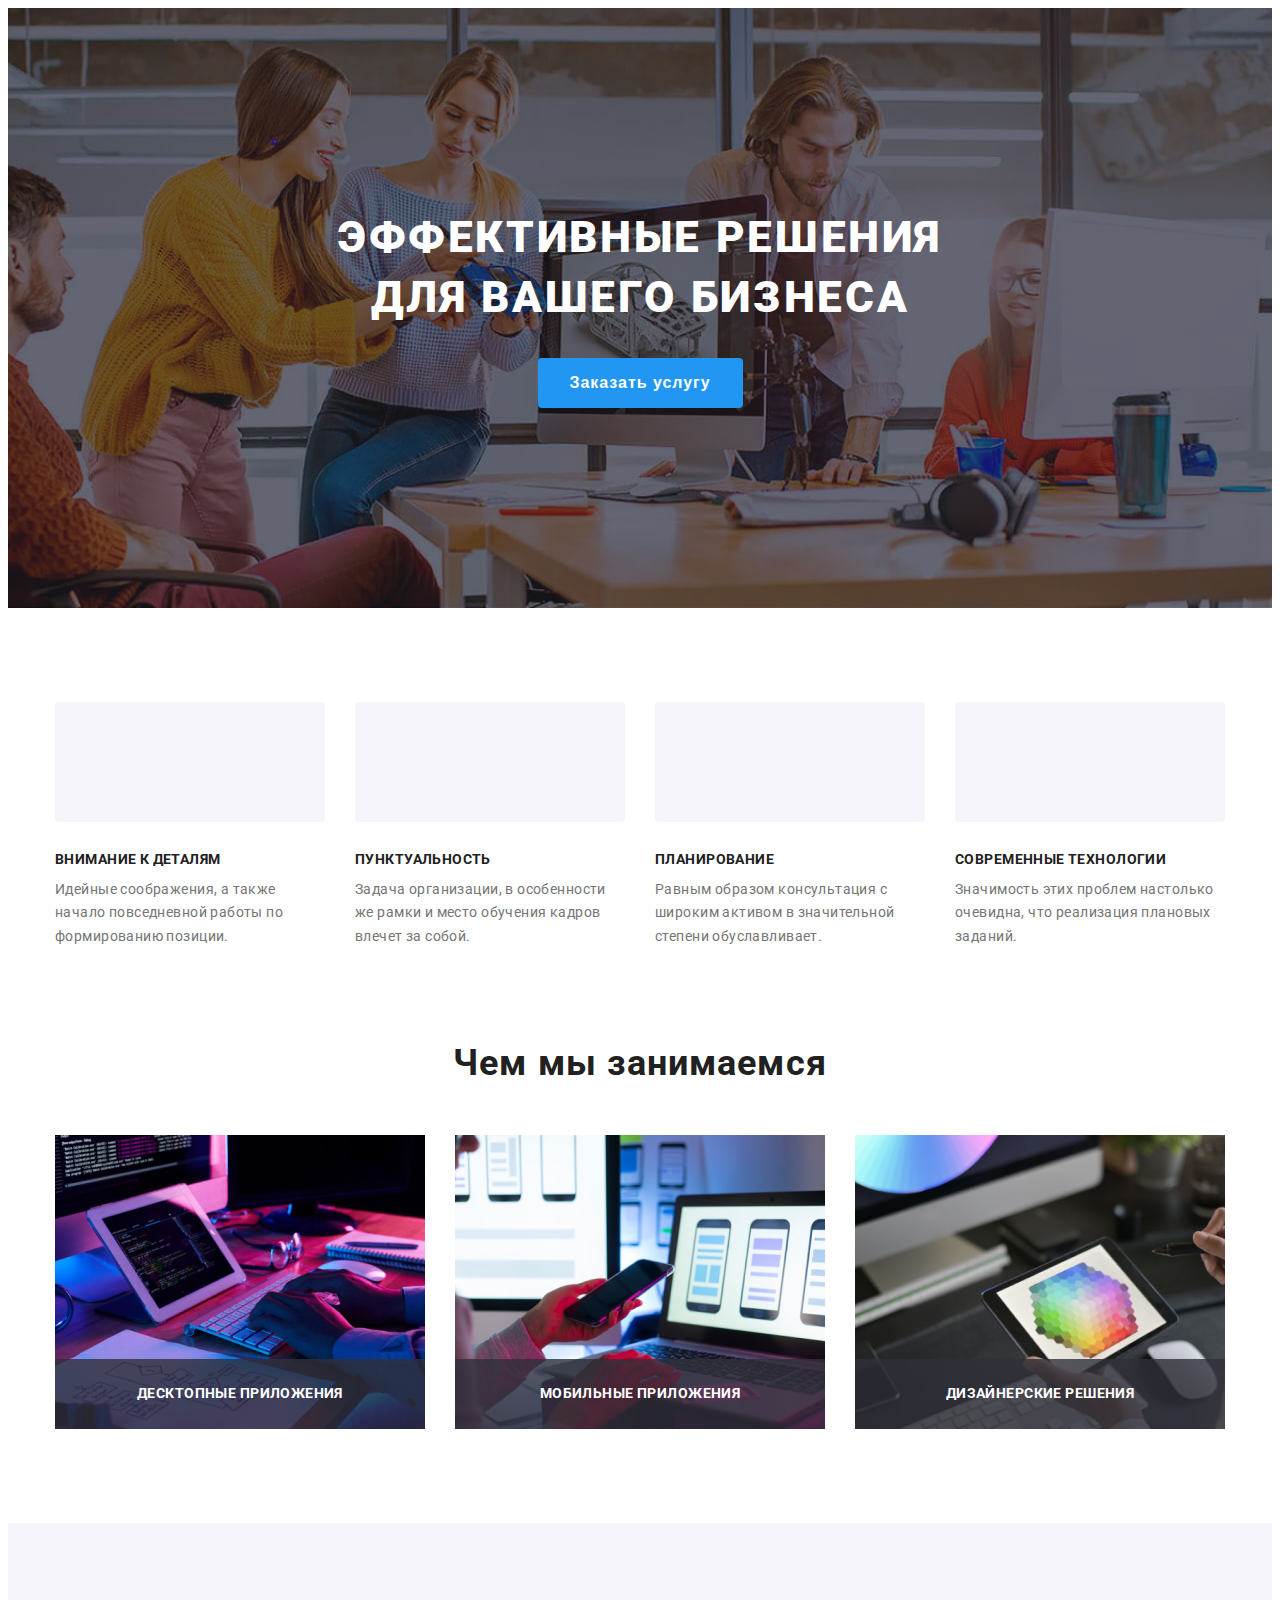
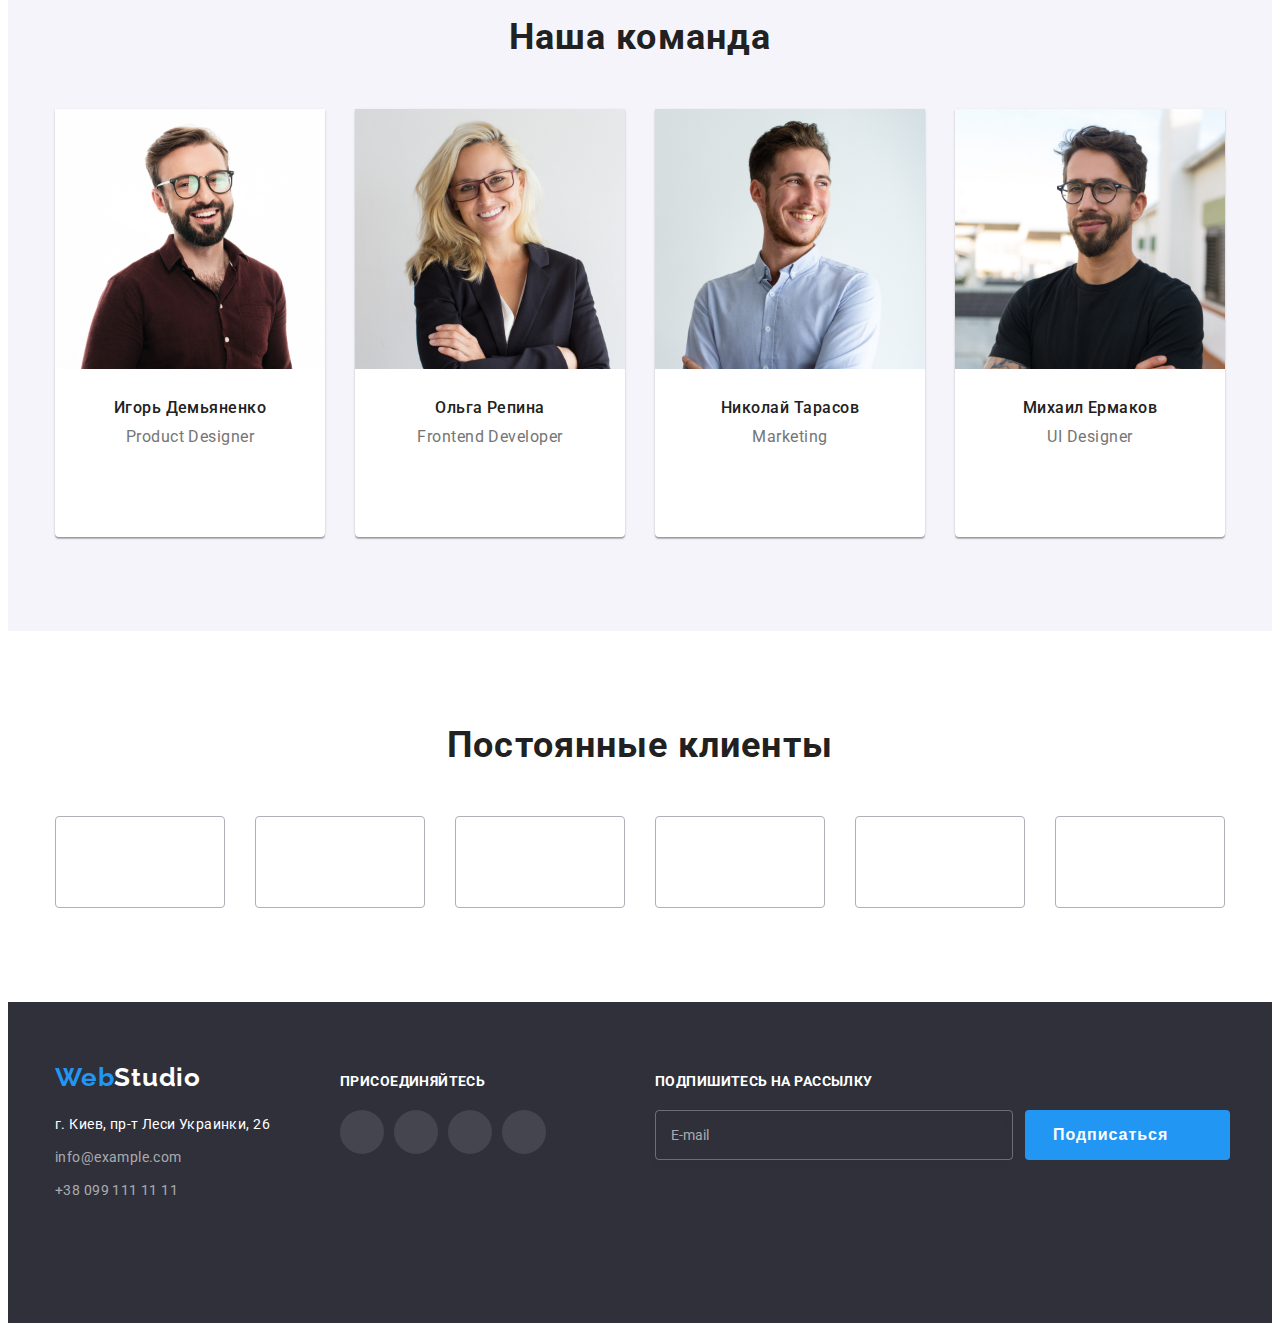
==== commit bc8f6ffa: "adaptive page (index.html)" ====
--- a/index.html
+++ b/index.html
@@ -13,7 +13,7 @@
 </head>
 <body>
     <!-- шапка сайта HEADER -->
-    <header class="header">
+    <header class="header hidden">
         <div class="container header__container">
             <nav class="nav">
                 <!-- логотип logo -->
@@ -58,7 +58,7 @@
                 <ul class="list features">
                     <li class="features__item">
                         <div class="features__wrapper">
-                            <svg class="features-svg-icon" width="70px" height="70px">
+                            <svg class="features__svg-icon" width="70px" height="70px">
                                 <use href="./images/symbol-defs.svg#icon-antenna-1"></use>
                             </svg>
                         </div>
@@ -67,7 +67,7 @@
                     </li>
                     <li class="features__item">
                         <div class="features__wrapper">
-                            <svg class="features-svg-icon" width="70px" height="70px">
+                            <svg class="features__svg-icon" width="70px" height="70px">
                                 <use href="./images/symbol-defs.svg#icon-clock-1"></use>
                             </svg>
                         </div>
@@ -76,7 +76,7 @@
                     </li>
                     <li class="features__item">
                         <div class="features__wrapper">
-                            <svg class="features-svg-icon" width="70px" height="70px">
+                            <svg class="features__svg-icon" width="70px" height="70px">
                                 <use href="./images/symbol-defs.svg#icon-diagram-1"></use>
                             </svg>
                         </div>
@@ -85,7 +85,7 @@
                     </li>
                     <li class="features__item">
                         <div class="features__wrapper">
-                            <svg class="features-svg-icon" width="70px" height="70px">
+                            <svg class="features__svg-icon" width="70px" height="70px">
                                 <use href="./images/symbol-defs.svg#icon-astronaut-1"></use>
                             </svg>
                         </div>
@@ -119,7 +119,7 @@
             
             <!-- блок TEAM OUR WORKERS-->
             
-        <section class="worker">
+        <section class="worker section">
                 <h2 class="title worker__title">Наша команда</h2>
                 <!-- card-set workers -->
                 <div class="container">
@@ -279,7 +279,7 @@
         </div>
         </section>
         <!-- section CLIENTS -->
-        <section class="clients">
+        <section class="clients section">
             <div class="container">
                 <h2 class="title clients__title">Постоянные клиенты</h2>
                 <ul class="list clients__container">
@@ -332,7 +332,7 @@
 
     <!-- блок FOOTER -->
 
-    <footer class="footer ">
+    <footer class="footer">
         <div class="container footer__conteiner">
             <div class="footer__page">
                 <a class="logo logo__footer" href="./index.html">Web<span class="logo__footer--white">Studio</span></a>
--- a/css/main.min.css
+++ b/css/main.min.css
@@ -1 +1 @@
-:root{--primary-bd-color:#E5E5E5;--text-color: #212121;--second-text-color: #757575;--accent-color: #2196F3;--main-color: #FFFFFF;--theme-color: #F5F4FA;--second-theme-color: #2F303A;--fon-color: #F5F4FA;--icons-color:#AFB1B8}.hidden{position:absolute;white-space:nowrap;width:1px;height:1px;overflow:hidden;border:0;padding:0;clip:rect(0 0 0 0);clip-path:inset(50%);margin:-1px}html{box-sizing:border-box}*,*::before,*::after{box-sizing:inherit}h1,h2,h3,h4,h5,h6,p,ul{margin:0;padding:0}img{display:block}.list{list-style:none}a{text-decoration:none}.link{text-decoration:none;color:var(--text-color)}body{font-family:"Roboto",sans-serif;color:var(--text-color);font-size:14px}.section{padding-top:94px;padding-bottom:94px}.container{width:1200px;margin-left:auto;margin-right:auto;padding-left:15px;padding-right:15px}.logo{display:block;padding:24px 0;color:var(--accent-color);font-family:"Raleway",sans-serif;font-weight:700;font-size:26px;line-height:1.19;letter-spacing:.03em}.logo__header{margin-right:92px}.logo__header--black{color:#000}.logo__footer{margin:0;padding:0;margin-bottom:20px}.logo__footer--white{color:var(--main-color)}.social{display:flex;justify-content:center}.social__svg{margin-right:10px}.social__svg:last-child{margin-right:0px}.social__link{display:flex;align-items:center;justify-content:center;border-radius:50%;width:44px;height:44px;transition-duration:250ms;transition-timing-function:cubic-bezier(0.4, 0, 0.2, 1);transition-property:color,background-color}.social__icon{fill:currentColor}.title{text-align:center;font-weight:700;font-size:36px;line-height:1.16;letter-spacing:.03em}.btn{display:block;padding:10px 32px;border:none;border-radius:4px;cursor:pointer;color:var(--main-color);background-color:var(--accent-color);transition-duration:250ms;transition-timing-function:cubic-bezier(0.4, 0, 0.2, 1);transition-property:color,background-color}.btn:focus,.btn:hover{background:#188ce8;box-shadow:0px 4px 4px rgba(0,0,0,.15);border-radius:4px}.modal__backdrop{position:fixed;top:0;left:0;width:100%;height:100%;background-color:rgba(0,0,0,.2);opacity:1;transition:opacity 1250ms cubic-bezier(0.4, 0, 0.2, 1)}.modal__window{position:absolute;top:50%;left:50%;transform:translate(-50%, -50%) rotate(360deg);transition:transform 1250ms cubic-bezier(0.4, 0, 0.2, 1);width:528px;padding:40px;background-color:var(--main-color);box-shadow:0px 1px 3px rgba(0,0,0,.12),0px 1px 1px rgba(0,0,0,.14),0px 2px 1px rgba(0,0,0,.2);border-radius:4px}.modal__btn-close{position:absolute;top:8px;right:8px;padding:0px;width:30px;height:30px;border-radius:50%;border:1px solid rgba(0,0,0,.1);background-color:var(--main-color);display:flex;align-items:center;justify-content:center;cursor:pointer}.modal__title{font-size:20px;line-height:1.15;color:#212121;margin-bottom:12px}.modal__lable{display:block;margin-bottom:10px;position:relative;font-size:12px;line-height:1.16;letter-spacing:.01em;color:#757575}.modal__input{width:100%;height:40px;border:1px solid rgba(33,33,33,.2);outline:none;border-radius:4px;padding:12px 42px;margin-top:4px}.modal__icon{position:absolute;pointer-events:none;border:none;bottom:11px;left:12px}.modal__message{display:block;margin-bottom:20px}.modal__coments{font-size:14px;line-height:1.16;letter-spacing:.01em;border:1px solid rgba(33,33,33,.2);border-radius:4px;outline:none;height:120px;width:100%;resize:none;padding:12px 16px;margin-top:4px}.modal__coments::placeholder{color:rgba(117,117,117,.5)}.modal__input-check{visibility:hidden}.modal__checkbox-text{display:flex;align-items:center;justify-content:center;margin-bottom:30px}.modal__checkbox-text,.modal__link{font-size:14px;line-height:1.71;letter-spacing:.03em;color:#757575}.modal__link{color:#2196f3;text-decoration-line:underline}.modal__checkbox{display:inline-flex;align-items:center;justify-content:center;width:16px;height:15px;margin-right:7px;border-radius:2px;outline:2px solid #212121;outline-offset:-1px;cursor:pointer;transition-property:background-color,outline-offset,outline;transition-duration:250ms;transition-timing-function:cubic-bezier(0.4, 0, 0.2, 1)}.modal__input-check:checked+.modal__checkbox{background-color:#2196f3;outline:2px solid #2196f3}.modal__icon-check{fill:var(--main-color)}.modal__btn{margin:0 auto;font-weight:700;font-size:16px;line-height:1.87;letter-spacing:.06em}.is-hidden{opacity:0;pointer-events:none}.is-hidden .modal__window{transform:translate(-50px, -50px) rotate(0deg);transition:transform 1250ms cubic-bezier(0.4, 0, 0.2, 1)}.modal__input:focus+.modal__icon,.modal__input:hover+.modal__icon,.modal__icon-close:hover{fill:var(--accent-color);transition-property:fill;transition-duration:250ms;transition-timing-function:cubic-bezier(0.4, 0, 0.2, 1)}.modal__input:hover,.modal__input:focus,.modal__coments:hover,.modal__coments:focus{border:1px solid #2196f3;transition-property:border;transition-duration:250ms;transition-timing-function:cubic-bezier(0.4, 0, 0.2, 1)}.footer-modal{width:570px}.footer-modal__title{display:block;font-weight:700;font-size:14px;line-height:1.14;letter-spacing:.03em;text-transform:uppercase;color:var(--main-color);margin-bottom:20px}.footer-form{display:flex;align-items:center}.footer-form__wrapper{position:relative}.footer-form__inp{width:358px;height:50px;margin-right:12px;border:1px solid rgba(255,255,255,.3);outline:rgba(0,0,0,0);filter:drop-shadow(0px 4px 4px rgba(0, 0, 0, 0.15));border-radius:4px;background-color:rgba(0,0,0,0);color:rgba(255,255,255,.6);padding-left:16px}.footer-form__inp:focus{border-color:var(--accent-color)}.footer-form__email{position:absolute;display:block;top:50%;left:16px;transform:translateY(-50%);color:rgba(255,255,255,.6);transition-property:transform color;transition-duration:250ms;transition-timing-function:cubic-bezier(0.4, 0, 0.2, 1)}.footer-form__inp:focus+.footer-form__email,.footer-form__inp:not(:placeholder-shown)+.footer-form__email{top:50%;left:-55px;transform:translateY(-50%);color:var(--accent-color);font-size:17px}.footer-form__btn{font-weight:700;font-size:16px;line-height:1.87;letter-spacing:.06em;display:flex;align-items:center;text-align:center;padding:10px 28px}.footer-form__icon{margin-left:10px}.header{border-bottom:1px solid #ececec}.header__container{display:flex;align-items:center}.nav{display:flex}.nav__menu{display:flex}.nav__item+.nav__item{margin-left:50px}.nav__link{display:block;position:relative;padding:32px 0;font-weight:500;font-size:14px;line-height:1.14;letter-spacing:.02em;color:var(--text-color);transition-duration:250ms;transition-timing-function:cubic-bezier(0.4, 0, 0.2, 1);transition-property:color}.nav__link__link:hover{color:var(--accent-color)}.nav__link::after{position:absolute;display:block;content:"";width:100%;height:4px;background-color:var(--accent-color);border-radius:2px;bottom:0;left:0;transform:scaleX(0);transition-duration:250ms;transition-timing-function:cubic-bezier(0.4, 0, 0.2, 1);transition-property:transform}.nav__link:hover::after{transform:scaleX(1)}.nav__link--activ::after{transform:scaleX(1);color:var(--accent-color)}.nav__link--activ{color:var(--accent-color)}.contact{display:flex;margin-left:auto}.contact__item+.contact__item{margin-left:50px}.contact__link{display:flex;align-items:center;position:relative;padding:32px 0;font-weight:500;font-size:14px;line-height:1.14;letter-spacing:.02em;color:var(--text-color);transition-duration:250ms;transition-timing-function:cubic-bezier(0.4, 0, 0.2, 1);transition-property:color;color:var(--second-text-color)}.contact__link:hover .contact__link--icon,.contact__link:focus .contact__link--icon,.contact__link:hover,.contact__link:focus{color:var(--accent-color);fill:var(--accent-color)}.contact__link--icon{margin-right:10px;fill:currentColor;transition-duration:250ms;transition-timing-function:cubic-bezier(0.4, 0, 0.2, 1);transition-property:color,fill}.baner{padding-top:200px;padding-bottom:200px;background-color:var(--second-theme-color);background-image:linear-gradient(rgba(47, 48, 58, 0.4), rgba(47, 48, 58, 0.4)),url(../images/Img-baner.jpg);max-width:1600px;margin-left:auto;margin-right:auto}.baner__title{margin-bottom:30px;max-width:696px;margin-left:auto;margin-right:auto;font-weight:900;font-size:44px;line-height:1.36;letter-spacing:.06em;text-align:center;text-transform:uppercase;color:var(--main-color)}.baner__btn{margin:0 auto;font-weight:700;font-size:16px;line-height:1.87;letter-spacing:.06em}.features{display:flex;flex-wrap:wrap}.features__item{width:270px}.features .features__item+.features__item{margin-left:30px}.features__wrapper{display:flex;align-items:center;justify-content:center;height:120px;margin-bottom:30px;background-color:#f5f4fa;border-radius:4px;fill:currentColor}.features__title{margin-bottom:10px;font-weight:700;font-size:14px;line-height:1.14;letter-spacing:.03em;text-transform:uppercase;color:var(--text-color)}.features__text{font-size:14px;line-height:1.71;letter-spacing:.03em;color:var(--second-text-color)}.services{display:flex;padding-bottom:94px}.services__title{margin-bottom:50px}.services__container{display:flex}.services__item{margin-right:30px;position:relative}.services__item:last-child{margin-right:0px}.services__supplement-wrapper{position:absolute;bottom:0px;display:flex;align-items:center;justify-content:center;width:100%;height:70px;background-color:rgba(47,48,58,.8)}.services__text{font-weight:700;line-height:1.14;letter-spacing:.03em;text-transform:uppercase;color:#fff}.worker{padding-top:94px;padding-bottom:94px;background-color:var(--fon-color)}.worker__title{margin-bottom:50px}.worker__list{display:flex;flex-wrap:wrap}.worker__item{flex-basis:270px;background-color:var(--main-color);font-size:16px;line-height:1.19;box-shadow:0px 1px 3px rgba(0,0,0,.12),0px 1px 1px rgba(0,0,0,.14),0px 2px 1px rgba(0,0,0,.2);border-radius:0px 0px 4px 4px}.worker__item:not(:last-child){margin-right:30px}.worker__card{padding-top:30px;padding-bottom:30px}.worker__name{margin-bottom:10px;font-weight:500;font-size:16px;line-height:1.18;letter-spacing:.03em;text-align:center;color:var(--text-color)}.worker__position{font-size:16px;line-height:1.18;letter-spacing:.03em;text-align:center;color:var(--second-text-color);margin-bottom:16px}.social__link--color{background-color:rgba(0,0,0,0);color:var(--icons-color)}.social__link--color:hover{background-color:var(--accent-color);color:var(--main-color)}.clients{padding-top:94px;padding-bottom:94px}.clients__title{margin-bottom:50px}.clients__container{display:flex}.clients__item{height:92px;width:170px;margin-right:30px}.clients__item:last-child{margin-right:0}.clients__link{display:flex;align-items:center;justify-content:center;width:100%;height:100%;border-radius:4px;border:1px solid var(--icons-color);color:var(--icons-color);transition-duration:250ms;transition-timing-function:cubic-bezier(0.4, 0, 0.2, 1);transition-property:color,border-color}.clients__link:hover{color:var(--accent-color);border-color:var(--accent-color)}.clients__icon{fill:currentColor}.footer{padding-top:60px;padding-bottom:60px;background-color:var(--second-theme-color)}.footer__conteiner{display:flex;align-items:baseline}.footer-social{margin-left:70px;margin-right:auto}.footer-social__title{display:block;font-weight:700;font-size:14px;line-height:1.14;letter-spacing:.03em;text-transform:uppercase;color:var(--main-color);margin-bottom:20px}.social__link--footer{background-color:rgba(255,255,255,.1);color:var(--main-color)}.social__link--footer:hover{background-color:var(--accent-color);color:var(--main-color)}.footer-address{font-style:normal}.footer-address__item+.footer-address__item{margin-top:9px}.footer-address__map-address{font-size:14px;line-height:1.7;letter-spacing:.03em;color:var(--main-color)}.footer-address__contact{font-size:14px;line-height:1.7;letter-spacing:.03em;color:rgba(255,255,255,.6);transition-property:color;transition-duration:250ms;transition-timing-function:cubic-bezier(0.4, 0, 0.2, 1)}.footer-address__contact:focus,.footer-address__contact:hover{color:var(--accent-color)}.button-list{display:flex;align-items:center;justify-content:center;margin-bottom:50px}.buttons-item+.buttons-item{margin-left:8px}.project-list{display:flex;flex-wrap:wrap;margin-left:-30px;margin-top:-30px}.project-list>.project-card{margin-left:30px;margin-top:30px}.button-title{padding-top:6px;padding-bottom:6px;padding-left:22px;padding-right:22px;border-radius:4px;border:0;font-weight:500;font-size:16px;line-height:1.6;letter-spacing:.03em;background-color:#f5f4fa;cursor:pointer;transition-property:background-color,color,box-shadow;transition-duration:250ms;transition-timing-function:cubic-bezier(0.4, 0, 0.2, 1)}.button-title:focus,.button-title:hover,.button-title:active,.button-title-active{background-color:var(--accent-color);color:var(--main-color);box-shadow:0px 3px 1px rgba(0,0,0,.1),0px 1px 2px rgba(0,0,0,.08),0px 2px 2px rgba(0,0,0,.12)}.card-container{display:block}.card-container:hover{box-shadow:0px 1px 1px rgba(0,0,0,.12),0px 4px 4px rgba(0,0,0,.06),1px 4px 6px rgba(0,0,0,.16);transition-property:box-shadow;transition-duration:250ms;transition-timing-function:cubic-bezier(0.4, 0, 0.2, 1)}.project-thumb{position:relative;overflow:hidden}.text-card{position:absolute;top:0;padding:63px 24px;font-size:18px;line-height:1.55;letter-spacing:.03em;color:var(--main-color);background-color:rgba(33,150,243,.9);width:100%;height:100%;overflow:auto;transform:translateY(100%);transition-property:transform,background-color,color;transition-duration:250ms;transition-timing-function:cubic-bezier(0.4, 0, 0.2, 1)}.text-card::-webkit-scrollbar{width:12px}.text-card::-webkit-scrollbar-track{background:#ffd500}.text-card::-webkit-scrollbar-thumb{background-color:#005bbb;border-radius:20px;border:3px solid #ffd500}.card-container:hover .text-card{transform:translateY(0)}.card-thumb{padding:20px 24px;border-left:1px solid #eee;border-bottom:1px solid #eee;border-right:1px solid #eee}.project-title-portfolio{margin-bottom:4px;font-weight:700;font-size:18px;line-height:2;letter-spacing:.06em;color:var(--text-color)}.project-title-text{font-size:16px;line-height:1.8;letter-spacing:.03em;color:var(--second-text-color)}/*# sourceMappingURL=main.min.css.map */+:root{--primary-bd-color:#E5E5E5;--text-color: #212121;--second-text-color: #757575;--accent-color: #2196F3;--main-color: #FFFFFF;--theme-color: #F5F4FA;--second-theme-color: #2F303A;--fon-color: #F5F4FA;--icons-color:#AFB1B8}.hidden{position:absolute;white-space:nowrap;width:1px;height:1px;overflow:hidden;border:0;padding:0;clip:rect(0 0 0 0);clip-path:inset(50%);margin:-1px}html{box-sizing:border-box}*,*::before,*::after{box-sizing:inherit}h1,h2,h3,h4,h5,h6,p,ul{margin:0;padding:0}img{display:block;max-width:100%;height:auto;width:100%}.list{list-style:none}a{text-decoration:none}.link{text-decoration:none;color:var(--text-color)}body{font-family:"Roboto",sans-serif;color:var(--text-color);font-size:14px}.section{padding-top:60px;padding-bottom:60px}@media screen and (min-width: 1200px){.section{padding-top:94px;padding-bottom:94px}}.container{width:100%;margin-left:auto;margin-right:auto;padding-left:15px;padding-right:15px}@media screen and (min-width: 480px){.container{max-width:480px}}@media screen and (min-width: 768px){.container{max-width:768px}}@media screen and (min-width: 1200px){.container{max-width:1200px}}.logo{display:block;padding:24px 0;color:var(--accent-color);font-family:"Raleway",sans-serif;font-weight:700;font-size:26px;line-height:1.19;letter-spacing:.03em}.logo__header{margin-right:92px}.logo__header--black{color:#000}.logo__footer{margin:0;padding:0;margin-bottom:20px}.logo__footer--white{color:var(--main-color)}.social{display:flex;justify-content:center}.social__svg{margin-right:10px}.social__svg:last-child{margin-right:0px}.social__link{display:flex;align-items:center;justify-content:center;border-radius:50%;width:44px;height:44px;transition-duration:250ms;transition-timing-function:cubic-bezier(0.4, 0, 0.2, 1);transition-property:color,background-color}.social__icon{fill:currentColor}.title{text-align:center;font-weight:700;font-size:36px;line-height:1.16;letter-spacing:.03em}.btn{display:block;padding:10px 32px;border:none;border-radius:4px;cursor:pointer;color:var(--main-color);background-color:var(--accent-color);transition-duration:250ms;transition-timing-function:cubic-bezier(0.4, 0, 0.2, 1);transition-property:color,background-color}.btn:focus,.btn:hover{background:#188ce8;box-shadow:0px 4px 4px rgba(0,0,0,.15);border-radius:4px}.modal__backdrop{position:fixed;top:0;left:0;width:100%;height:100%;background-color:rgba(0,0,0,.2);opacity:1;transition:opacity 1250ms cubic-bezier(0.4, 0, 0.2, 1)}.modal__window{position:absolute;top:50%;left:50%;transform:translate(-50%, -50%) rotate(360deg);transition:transform 1250ms cubic-bezier(0.4, 0, 0.2, 1);width:528px;padding:40px;background-color:var(--main-color);box-shadow:0px 1px 3px rgba(0,0,0,.12),0px 1px 1px rgba(0,0,0,.14),0px 2px 1px rgba(0,0,0,.2);border-radius:4px}.modal__btn-close{position:absolute;top:8px;right:8px;padding:0px;width:30px;height:30px;border-radius:50%;border:1px solid rgba(0,0,0,.1);background-color:var(--main-color);display:flex;align-items:center;justify-content:center;cursor:pointer}.modal__title{font-size:20px;line-height:1.15;color:#212121;margin-bottom:12px}.modal__lable{display:block;margin-bottom:10px;position:relative;font-size:12px;line-height:1.16;letter-spacing:.01em;color:#757575}.modal__input{width:100%;height:40px;border:1px solid rgba(33,33,33,.2);outline:none;border-radius:4px;padding:12px 42px;margin-top:4px}.modal__icon{position:absolute;pointer-events:none;border:none;bottom:11px;left:12px}.modal__message{display:block;margin-bottom:20px}.modal__coments{font-size:14px;line-height:1.16;letter-spacing:.01em;border:1px solid rgba(33,33,33,.2);border-radius:4px;outline:none;height:120px;width:100%;resize:none;padding:12px 16px;margin-top:4px}.modal__coments::placeholder{color:rgba(117,117,117,.5)}.modal__input-check{visibility:hidden}.modal__checkbox-text{display:flex;align-items:center;justify-content:center;margin-bottom:30px}.modal__checkbox-text,.modal__link{font-size:14px;line-height:1.71;letter-spacing:.03em;color:#757575}.modal__link{color:#2196f3;text-decoration-line:underline}.modal__checkbox{display:inline-flex;align-items:center;justify-content:center;width:16px;height:15px;margin-right:7px;border-radius:2px;outline:2px solid #212121;outline-offset:-1px;cursor:pointer;transition-property:background-color,outline-offset,outline;transition-duration:250ms;transition-timing-function:cubic-bezier(0.4, 0, 0.2, 1)}.modal__input-check:checked+.modal__checkbox{background-color:#2196f3;outline:2px solid #2196f3}.modal__icon-check{fill:var(--main-color)}.modal__btn{margin:0 auto;font-weight:700;font-size:16px;line-height:1.87;letter-spacing:.06em}.is-hidden{opacity:0;pointer-events:none}.is-hidden .modal__window{transform:translate(-50px, -50px) rotate(0deg);transition:transform 1250ms cubic-bezier(0.4, 0, 0.2, 1)}.modal__input:focus+.modal__icon,.modal__input:hover+.modal__icon,.modal__btn-close:hover{fill:var(--accent-color);transition-property:fill;transition-duration:250ms;transition-timing-function:cubic-bezier(0.4, 0, 0.2, 1)}.modal__input:hover,.modal__input:focus,.modal__coments:hover,.modal__coments:focus{border:1px solid #2196f3;transition-property:border;transition-duration:250ms;transition-timing-function:cubic-bezier(0.4, 0, 0.2, 1)}.footer-modal{width:570px}@media screen and (min-width: 768px)and (max-width: 1200px){.footer-modal{margin:0 auto}}.footer-modal__title{display:block;text-align:center;font-weight:700;font-size:14px;line-height:1.14;letter-spacing:.03em;text-transform:uppercase;color:var(--main-color);margin-bottom:20px}@media screen and (min-width: 1200px){.footer-modal__title{text-align:start}}.footer-form{display:flex;align-items:center}@media screen and (max-width: 768px){.footer-form{flex-wrap:wrap;width:100%}}.footer-form__wrapper{position:relative}@media screen and (max-width: 768px){.footer-form__wrapper{width:100%}}.footer-form__inp{width:358px;height:50px;margin-right:12px;border:1px solid rgba(255,255,255,.3);outline:rgba(0,0,0,0);filter:drop-shadow(0px 4px 4px rgba(0, 0, 0, 0.15));border-radius:4px;background-color:rgba(0,0,0,0);color:rgba(255,255,255,.6);padding-left:16px}@media screen and (max-width: 768px){.footer-form__inp{width:100%}}.footer-form__inp:focus{border-color:var(--accent-color)}.footer-form__email{position:absolute;display:block;top:50%;left:16px;transform:translateY(-50%);color:rgba(255,255,255,.6);transition-property:transform,color;transition-duration:250ms;transition-timing-function:cubic-bezier(0.4, 0, 0.2, 1)}.footer-form__inp:focus+.footer-form__email,.footer-form__inp:not(:placeholder-shown)+.footer-form__email{top:50%;left:-55px;transform:translateY(-50%);color:var(--accent-color);font-size:17px}@media screen and (max-width: 768px){.footer-form__inp:focus+.footer-form__email,.footer-form__inp:not(:placeholder-shown)+.footer-form__email{visibility:hidden}}.footer-form__btn{font-weight:700;font-size:16px;line-height:1.87;letter-spacing:.06em;display:flex;align-items:center;text-align:center;padding:10px 28px}@media screen and (max-width: 768px){.footer-form__btn{display:block;margin:20px auto 0}}.footer-form__icon{margin-left:10px}.header{border-bottom:1px solid #ececec}.header__container{display:flex;align-items:center}.nav{display:flex}.nav__menu{display:flex}.nav__item+.nav__item{margin-left:50px}.nav__link{display:block;position:relative;padding:32px 0;font-weight:500;font-size:14px;line-height:1.14;letter-spacing:.02em;color:var(--text-color);transition-duration:250ms;transition-timing-function:cubic-bezier(0.4, 0, 0.2, 1);transition-property:color}.nav__link__link:hover{color:var(--accent-color)}.nav__link::after{position:absolute;display:block;content:"";width:100%;height:4px;background-color:var(--accent-color);border-radius:2px;bottom:0;left:0;transform:scaleX(0);transition-duration:250ms;transition-timing-function:cubic-bezier(0.4, 0, 0.2, 1);transition-property:transform}.nav__link:hover::after{transform:scaleX(1)}.nav__link--activ::after{transform:scaleX(1);color:var(--accent-color)}.nav__link--activ{color:var(--accent-color)}.contact{display:flex;margin-left:auto}.contact__item+.contact__item{margin-left:50px}.contact__link{display:flex;align-items:center;position:relative;padding:32px 0;font-weight:500;font-size:14px;line-height:1.14;letter-spacing:.02em;color:var(--text-color);transition-duration:250ms;transition-timing-function:cubic-bezier(0.4, 0, 0.2, 1);transition-property:color;color:var(--second-text-color)}.contact__link:hover .contact__link--icon,.contact__link:focus .contact__link--icon,.contact__link:hover,.contact__link:focus{color:var(--accent-color);fill:var(--accent-color)}.contact__link--icon{margin-right:10px;fill:currentColor;transition-duration:250ms;transition-timing-function:cubic-bezier(0.4, 0, 0.2, 1);transition-property:color,fill}.baner{background-color:var(--second-theme-color);background-image:linear-gradient(rgba(47, 48, 58, 0.4), rgba(47, 48, 58, 0.4)),url(../images/Img-baner.jpg);background-size:cover;background-position:center;padding:118px 0;margin-left:auto;margin-right:auto}@media screen and (min-width: 1200px){.baner{max-width:1600px;padding-top:200px;padding-bottom:200px}}.baner__title{margin-bottom:30px;max-width:360px;margin-left:auto;margin-right:auto;font-weight:900;font-size:26px;line-height:1.61;letter-spacing:.06em;text-align:center;text-transform:uppercase;color:var(--main-color)}@media screen and (min-width: 1200px){.baner__title{font-weight:900;font-size:44px;line-height:1.36;letter-spacing:.06em;max-width:696px}}.baner__btn{margin:0 auto;font-weight:700;font-size:16px;line-height:1.87;letter-spacing:.06em}.features{display:flex;flex-wrap:wrap;gap:30px}.features__item{width:450px}@media screen and (min-width: 768px){.features__item{width:calc((100% - 30px)/2)}}@media screen and (min-width: 1200px){.features__item{width:calc((100% - 90px)/4)}}.features__wrapper{display:flex;align-items:center;justify-content:center;height:120px;margin-bottom:30px;background-color:#f5f4fa;border-radius:4px;fill:currentColor}.features__title{margin-bottom:10px;font-weight:700;font-size:14px;line-height:1.14;letter-spacing:.03em;text-align:center;text-transform:uppercase;color:var(--text-color)}@media screen and (min-width: 768px){.features__title{text-align:start}}.features__text{line-height:1.71;letter-spacing:.03em;color:var(--second-text-color)}.services{display:flex;padding-bottom:94px}@media screen and (max-width: 1200px){.services{display:none}}.services__title{margin-bottom:50px}.services__container{display:flex}.services__item{margin-right:30px;position:relative}.services__item:last-child{margin-right:0px}.services__supplement-wrapper{position:absolute;bottom:0px;display:flex;align-items:center;justify-content:center;width:100%;height:70px;background-color:rgba(47,48,58,.8)}.services__text{font-weight:700;line-height:1.14;letter-spacing:.03em;text-transform:uppercase;color:#fff}.worker{background-color:var(--fon-color)}.worker__title{margin-bottom:50px}.worker__list{display:flex;flex-wrap:wrap;gap:30px}.worker__item{width:100%;background-color:var(--main-color);box-shadow:0px 1px 3px rgba(0,0,0,.12),0px 1px 1px rgba(0,0,0,.14),0px 2px 1px rgba(0,0,0,.2);border-radius:0px 0px 4px 4px}@media screen and (min-width: 768px){.worker__item{width:calc((100% - 30px)/2)}}@media screen and (min-width: 1200px){.worker__item{width:calc((100% - 90px)/4)}}.worker__card{padding-top:30px;padding-bottom:30px}.worker__name{margin-bottom:10px;font-weight:500;font-size:16px;line-height:1.18;letter-spacing:.03em;text-align:center;color:var(--text-color)}.worker__position{font-size:16px;line-height:1.18;letter-spacing:.03em;text-align:center;color:var(--second-text-color);margin-bottom:16px}.social__link--color{background-color:rgba(0,0,0,0);color:var(--icons-color)}.social__link--color:hover{background-color:var(--accent-color);color:var(--main-color)}.clients__title{margin-bottom:50px}@media screen and (max-width: 1200px){.clients__title{font-size:28px;line-height:1.17}}.clients__container{display:flex;flex-wrap:wrap;gap:30px}.clients__item{height:92px;width:calc((100% - 30px)/2)}@media screen and (min-width: 768px){.clients__item{width:calc((100% - 60px)/3)}}@media screen and (min-width: 1200px){.clients__item{width:calc((100% - 150px)/6)}}.clients__link{display:flex;align-items:center;justify-content:center;width:100%;height:100%;border-radius:4px;border:1px solid var(--icons-color);color:var(--icons-color);transition-duration:250ms;transition-timing-function:cubic-bezier(0.4, 0, 0.2, 1);transition-property:color,border-color}.clients__link:hover{color:var(--accent-color);border-color:var(--accent-color)}.clients__icon{fill:currentColor}.footer{padding-top:60px;padding-bottom:60px;background-color:var(--second-theme-color)}.footer__conteiner{display:flex;flex-wrap:wrap;align-items:baseline}.footer__page{margin:0 auto;text-align:center;margin-bottom:60px}@media screen and (max-width: 480px){.footer__page{width:100%}}@media screen and (min-width: 768px){.footer__page{margin-left:76px;margin-right:0}}@media screen and (min-width: 1200px){.footer__page{text-align:start;margin-left:0;margin-right:0}}.footer-social{margin:0 auto 60px}@media screen and (max-width: 768px){.footer-social{width:100%}}@media screen and (min-width: 768px){.footer-social{margin-right:89px}}@media screen and (min-width: 1200px){.footer-social{margin-left:70px;margin-right:auto}}.footer-social__title{display:block;font-weight:700;font-size:14px;line-height:1.14;letter-spacing:.03em;text-transform:uppercase;text-align:center;color:var(--main-color);margin-bottom:20px}@media screen and (min-width: 1200px){.footer-social__title{text-align:start}}.social__link--footer{background-color:rgba(255,255,255,.1);color:var(--main-color)}.social__link--footer:hover{background-color:var(--accent-color);color:var(--main-color)}.footer-address{font-style:normal}.footer-address__item+.footer-address__item{margin-top:9px}.footer-address__map-address{font-size:14px;line-height:1.7;letter-spacing:.03em;color:var(--main-color)}.footer-address__contact{font-size:14px;line-height:1.7;letter-spacing:.03em;color:rgba(255,255,255,.6);transition-property:color;transition-duration:250ms;transition-timing-function:cubic-bezier(0.4, 0, 0.2, 1)}.footer-address__contact:focus,.footer-address__contact:hover{color:var(--accent-color)}.filter-btn{display:flex;flex-wrap:wrap;justify-content:center;margin-bottom:50px}.filter-btn__item+.filter-btn__item{margin-left:8px}.filter-btn__title{padding-top:6px;padding-bottom:6px;padding-left:22px;padding-right:22px;border-radius:4px;border:0;font-weight:500;font-size:16px;line-height:1.6;letter-spacing:.03em;background-color:#f5f4fa;cursor:pointer;transition-property:background-color,color,box-shadow;transition-duration:250ms;transition-timing-function:cubic-bezier(0.4, 0, 0.2, 1)}.filter-btn__title:focus,.filter-btn__title:hover,.filter-btn__title--active{background-color:var(--accent-color);color:var(--main-color);box-shadow:0px 3px 1px rgba(0,0,0,.1),0px 1px 2px rgba(0,0,0,.08),0px 2px 2px rgba(0,0,0,.12)}.projects{display:flex;flex-wrap:wrap;gap:30px}.projects__link{display:block}.projects__link:hover{box-shadow:0px 1px 1px rgba(0,0,0,.12),0px 4px 4px rgba(0,0,0,.06),1px 4px 6px rgba(0,0,0,.16);transition-property:box-shadow;transition-duration:250ms;transition-timing-function:cubic-bezier(0.4, 0, 0.2, 1)}.projects__link:hover .projects__overlay-text,.projects__link:focus .projects__overlay-text{transform:translateY(0)}.projects__wrapper{position:relative;overflow:hidden}.projects__overlay-text{position:absolute;top:0;font-size:18px;line-height:1.55;letter-spacing:.03em;color:var(--main-color);background-color:rgba(33,150,243,.9);padding:63px 24px;transform:translateY(100%);transition-property:transform,color;transition-duration:250ms;transition-timing-function:cubic-bezier(0.4, 0, 0.2, 1)}.projects__container{padding:20px 24px;border-left:1px solid #eee;border-bottom:1px solid #eee;border-right:1px solid #eee}.projects__title{margin-bottom:4px;font-weight:700;font-size:18px;line-height:2;letter-spacing:.06em;color:var(--text-color)}.projects__text{font-size:16px;line-height:1.8;letter-spacing:.03em;color:var(--second-text-color)}/*# sourceMappingURL=main.min.css.map */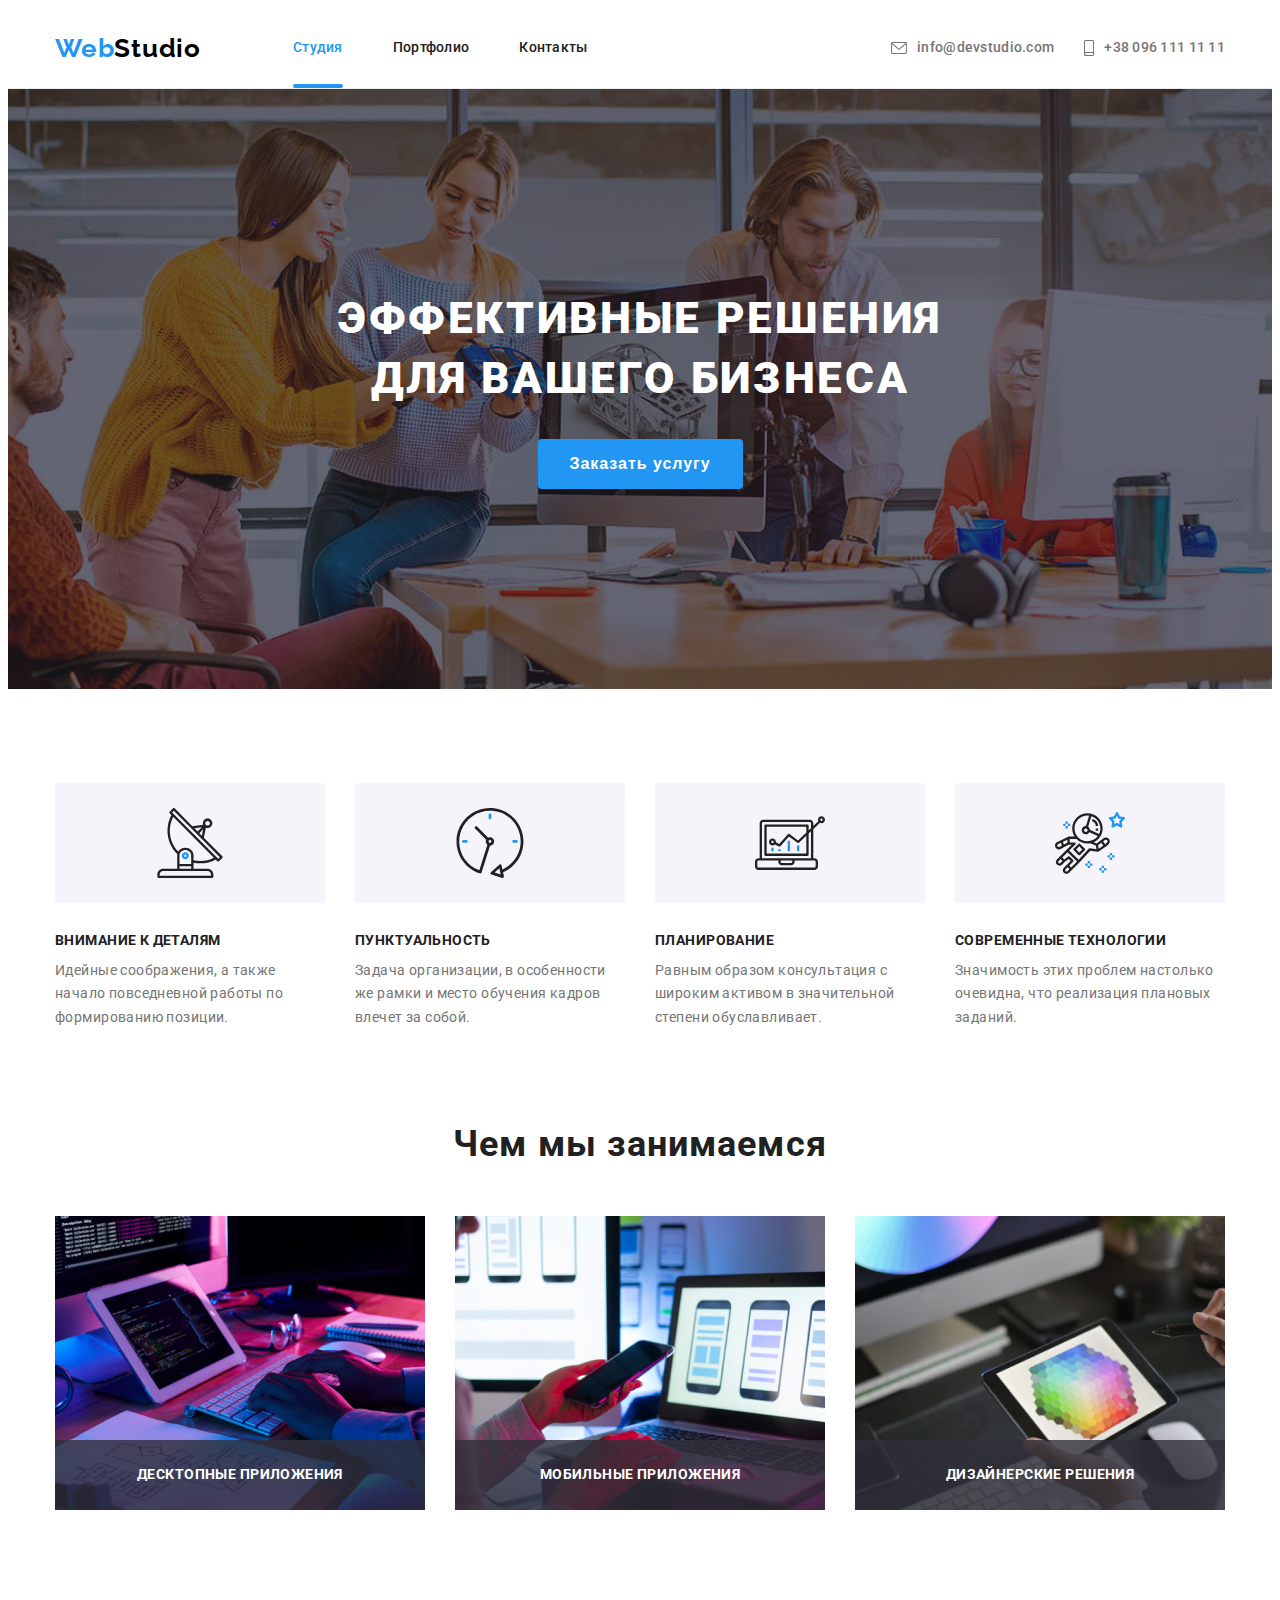
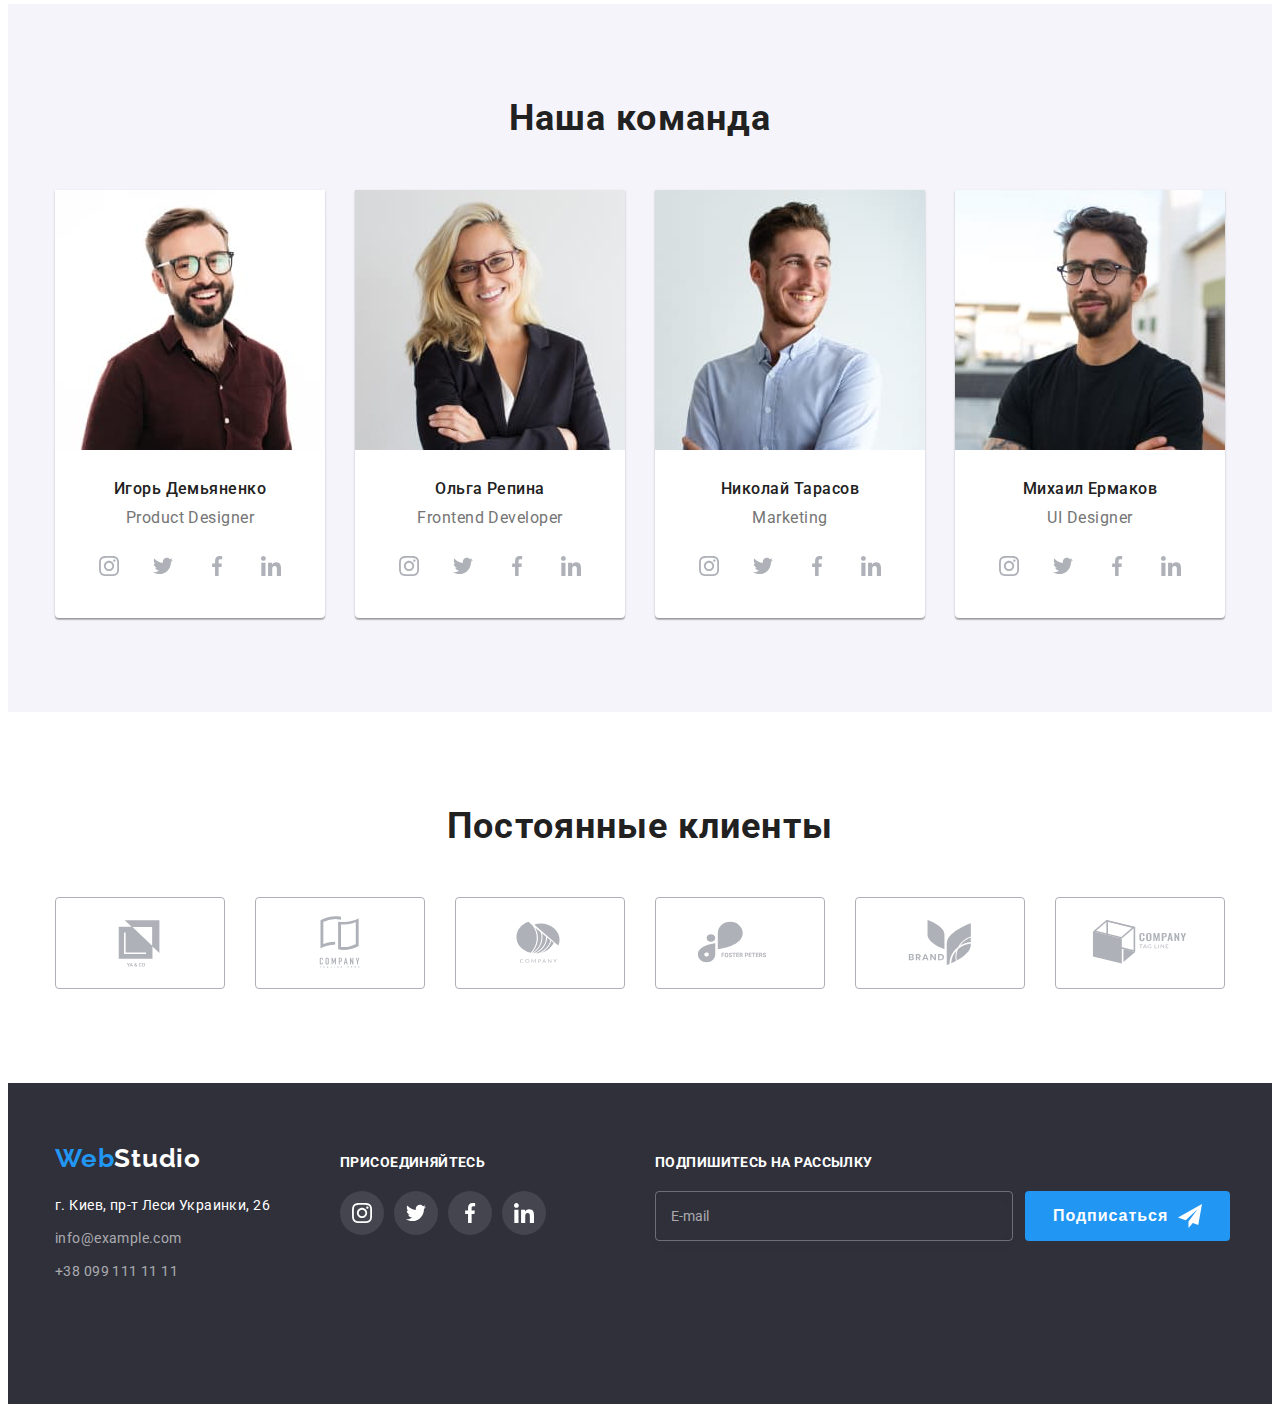
==== commit 7eefb35f: "adaptive" ====
--- a/index.html
+++ b/index.html
@@ -13,12 +13,17 @@
 </head>
 <body>
     <!-- шапка сайта HEADER -->
-    <header class="header hidden">
+    <header class="header">
         <div class="container header__container">
+            <!-- логотип logo -->
+            <a class="logo logo__header" href="./index.html">Web<span class="logo__header--black">Studio</span></a>
+            <button type="button" class="nav-btn">
+                <svg width="40px" height="40px">
+                    <use class="nav-btn__icon-menu" href="./images/symbol-defs.svg#icon-menu"></use>
+                </svg>
+            </button>
+            <!-- посилання на сорінки Nav-menu block -->
             <nav class="nav">
-                <!-- логотип logo -->
-                <a class="logo logo__header" href="./index.html">Web<span class="logo__header--black">Studio</span></a>
-                <!-- посилання на сорінки Nav-menu block -->
                 <ul class="list nav__menu">
                     <li class="nav__item"><a class="nav__link nav__link--activ" href="./index.html">Студия</a></li>
                     <li class="nav__item"><a class="nav__link" href="./portfolio.html">Портфолио</a></li>
@@ -40,6 +45,51 @@
                             </svg>
                             +38 096 111 11 11</a></li>
                 </ul>
+        </div>
+        <!-- mobile header -->
+        <div class="mob-menu is-hidden">
+            <div class="container mob-menu__container">
+                <button type="button" class="nav-btn-close">
+                    <svg width="40px" height="40px">
+                        <use class="nav-btn-close__icon-close" href="./images/symbol-defs.svg#icon-close-menu"></use>
+                    </svg>
+                </button>
+                <nav class="mob-menu__nav">
+                    <ul class="list mob-menu__nav-menu">
+                        <li class="mob-menu__item"><a class="mob-menu__link mob-menu__link--activ" href="./index.html">Студия</a></li>
+                        <li class="mob-menu__item"><a class="mob-menu__link" href="./portfolio.html">Портфолио</a></li>
+                        <li class="mob-menu__item"><a class="mob-menu__link" href="">Контакты</a></li>
+                    </ul>
+                </nav>
+                <div class="mob-menu__wrapper">
+                <ul class="list mob-menu__contact">
+                    <li class="mob-menu__item-contact">
+                        <a class="mob-menu__link-contact-tel" href="tel:380961111111">
+                            +38 096 111 11 11</a></li>
+                    <li class="mob-menu__item-contact">
+                        <a class="mob-menu__link-contact-email" href="mailto:info@devstudio.com">
+                            info@devstudio.com</a></li>
+                </ul>
+                <ul class="mob-menu__social-list">
+                    <li class="list mob-menu__social-item">
+                        <a href="https://www.instagram.com" 
+                        class="mob-menu__social-link">instagram</a>
+                    </li>
+                    <li class="list mob-menu__social-item">
+                        <a href="https://twitter.com/" 
+                        class="mob-menu__social-link">twitter</a>
+                    </li>
+                    <li class="list mob-menu__social-item">
+                        <a href="https://facebook.com/" 
+                        class="mob-menu__social-link">facebook</a>
+                    </li>
+                    <li class="list mob-menu__social-item">
+                        <a href="https://linkedin.com/" 
+                        class="mob-menu__social-link">linkedin</a>
+                    </li>
+                </ul>
+            </div>
+            </div>
         </div>
     </header>
     <!-- MAIN CONTENT -->
@@ -102,15 +152,24 @@
                     <!-- workers cards -->
                         <ul class="list services__container">
                             <li class="services__item">
-                                <img class="services__img" src="./images/services-1.jpg" width="370" height="294" alt="Десктопные приложения">
+                                <img class="services__img" 
+                                srcset="./images/services-img/services-1.jpg 1x , ./images/services-img/services-1-2x.jpg 2x"
+                                src="./images/services-img/services-1.jpg" width="370" height="294" 
+                                alt="Десктопные приложения">
                             <div class="services__supplement-wrapper"><p class="services__text">Десктопные приложения</p></div>
                             </li>
                             <li class="services__item">
-                                <img class="services__img" src="./images/services-2.jpg" width="370" height="294" alt="Мобильные приложения">
+                                <img class="services__img" 
+                                srcset="./images/services-img/services-2.jpg 1x , ./images/services-img/services-2-2x.jpg 2x" 
+                                src="./images/services-img/services-2.jpg" width="370" height="294" 
+                                alt="Мобильные приложения">
                             <div class="services__supplement-wrapper"><p class="services__text">Мобильные приложения</p></div>
                             </li>
                             <li class="services__item">
-                                <img class="services__img" src="./images/services-3.jpg" width="370" height="294" alt="Дизайнерские решения">
+                                <img class="services__img" 
+                                srcset="./images/services-img/services-3.jpg 1x , ./images/services-img/services-3-2x.jpg 2x" 
+                                src="./images/services-img/services-3.jpg" width="370" height="294" 
+                                alt="Дизайнерские решения">
                             <div class="services__supplement-wrapper"><p class="services__text">Дизайнерские решения</p></div>
                             </li>
                         </ul>
@@ -125,7 +184,24 @@
                 <div class="container">
                 <ul class="list worker__list">
                 <li class="worker__item">
-                    <img class="worker__img" src="./images/worker-1.jpg" width="270" height="260" alt="foto Product Designer">
+                    <picture>
+                        <source  
+                        srcset="
+                        ./images/workers-img/worker-1-desk.jpg   1x, 
+                        ./images/workers-img/worker-1-desk-2x.jpg 2x"
+                        media="(min-width:1200px)" />
+                        <source 
+                        srcset="
+                        ./images/workers-img/worker-1-tab.jpg 1x, 
+                        ./images/workers-img/worker-1-tab-2x.jpg 2x" 
+                        media="(min-width:768px)"/>
+                        <source srcset="
+                        ./images/workers-img/worker-1-mob.jpg 1x, 
+                        ./images/workers-img/worker-1-mob-2x.jpg 2x" 
+                        media="(min-width:320px)"/>
+                        <img class="worker__img" src="./images/workers-img/worker-1-desk.jpg" 
+                        width="270" height="260" alt="foto Product Designer">
+                    </picture>
                     <div class="worker__card">
                     <h3 class="worker__name">Игорь Демьяненко</h3>
                     <p class="worker__position">Product Designer</p>
@@ -163,7 +239,24 @@
                 </li> 
                 
                 <li class="worker__item">
-                    <img class="worker__img" src="./images/worker-2.jpg" width="270" height="260" alt="foto Frontend Developer">
+                <picture>   
+                    <source  
+                        srcset="
+                        ./images/workers-img/worker-2-desk.jpg   1x, 
+                        ./images/workers-img/worker-2-desk-2x.jpg 2x"
+                        media="(min-width:1200px)" />
+                        <source 
+                        srcset="
+                        ./images/workers-img/worker-2-tab.jpg 1x, 
+                        ./images/workers-img/worker-2-tab-2x.jpg 2x" 
+                        media="(min-width:768px)"/>
+                        <source srcset="
+                        ./images/workers-img/worker-2-mob.jpg 1x, 
+                        ./images/workers-img/worker-2-mob-2x.jpg 2x" 
+                        media="(min-width:320px)"/>
+                        <img class="worker__img" src="./images/workers-img/worker-2-desk.jpg" 
+                        width="270" height="260" alt="foto Frontend Developer">
+                    </picture>
                     <div class="worker__card">
                     <h3 class="worker__name">Ольга Репина</h3>
                     <p class="worker__position">Frontend Developer</p>
@@ -201,7 +294,24 @@
                 </li>  
                 
                 <li class="worker__item">
-                    <img class="worker__img" src="./images/worker-3.jpg" width="270" height="260" alt="foto Marketing">
+                    <picture>
+                        <source  
+                        srcset="
+                        ./images/workers-img/worker-3-desk.jpg   1x, 
+                        ./images/workers-img/worker-3-desk-2x.jpg 2x"
+                        media="(min-width:1200px)" />
+                        <source 
+                        srcset="
+                        ./images/workers-img/worker-3-tab.jpg 1x, 
+                        ./images/workers-img/worker-3-tab-2x.jpg 2x" 
+                        media="(min-width:768px)"/>
+                        <source srcset="
+                        ./images/workers-img/worker-3-mob.jpg 1x, 
+                        ./images/workers-img/worker-3-mob-2x.jpg 2x" 
+                        media="(min-width:320px)"/>
+                        <img class="worker__img" src="./images/workers-img/worker-3-desk.jpg" 
+                        width="270" height="260" alt="foto Marketing">
+                    </picture>
                     <div class="worker__card">
                     <h3 class="worker__name">Николай Тарасов</h3>
                     <p class="worker__position">Marketing</p>
@@ -239,7 +349,24 @@
                 </li>  
                 
                 <li class="worker__item">
-                    <img class="worker__img" src="./images/worker-4.jpg" width="270" height="260" alt="foto UI Designer">
+                    <picture>
+                        <source  
+                        srcset="
+                        ./images/workers-img/worker-4-desk.jpg   1x, 
+                        ./images/workers-img/worker-4-desk-2x.jpg 2x"
+                        media="(min-width:1200px)" />
+                        <source 
+                        srcset="
+                        ./images/workers-img/worker-4-tab.jpg 1x, 
+                        ./images/workers-img/worker-4-tab-2x.jpg 2x" 
+                        media="(min-width:768px)"/>
+                        <source srcset="
+                        ./images/workers-img/worker-4-mob.jpg 1x, 
+                        ./images/workers-img/worker-4-mob-2x.jpg 2x" 
+                        media="(min-width:320px)"/>
+                        <img class="worker__img" src="./images/workers-img/worker-4-desk.jpg" 
+                        width="270" height="260" alt="foto UI Designer">
+                    </picture>
                     <div class="worker__card">
                     <h3 class="worker__name">Михаил Ермаков</h3>
                     <p class="worker__position">UI Designer</p>
@@ -464,5 +591,6 @@
     </div>
     <!-- JS -->
     <script src="./js/modal.js"></script>
+    <script src="./js/menu.js"></script>
 </body>
 </html>--- a/css/main.min.css
+++ b/css/main.min.css
@@ -1 +1 @@
-:root{--primary-bd-color:#E5E5E5;--text-color: #212121;--second-text-color: #757575;--accent-color: #2196F3;--main-color: #FFFFFF;--theme-color: #F5F4FA;--second-theme-color: #2F303A;--fon-color: #F5F4FA;--icons-color:#AFB1B8}.hidden{position:absolute;white-space:nowrap;width:1px;height:1px;overflow:hidden;border:0;padding:0;clip:rect(0 0 0 0);clip-path:inset(50%);margin:-1px}html{box-sizing:border-box}*,*::before,*::after{box-sizing:inherit}h1,h2,h3,h4,h5,h6,p,ul{margin:0;padding:0}img{display:block;max-width:100%;height:auto;width:100%}.list{list-style:none}a{text-decoration:none}.link{text-decoration:none;color:var(--text-color)}body{font-family:"Roboto",sans-serif;color:var(--text-color);font-size:14px}.section{padding-top:60px;padding-bottom:60px}@media screen and (min-width: 1200px){.section{padding-top:94px;padding-bottom:94px}}.container{width:100%;margin-left:auto;margin-right:auto;padding-left:15px;padding-right:15px}@media screen and (min-width: 480px){.container{max-width:480px}}@media screen and (min-width: 768px){.container{max-width:768px}}@media screen and (min-width: 1200px){.container{max-width:1200px}}.logo{display:block;padding:24px 0;color:var(--accent-color);font-family:"Raleway",sans-serif;font-weight:700;font-size:26px;line-height:1.19;letter-spacing:.03em}.logo__header{margin-right:92px}.logo__header--black{color:#000}.logo__footer{margin:0;padding:0;margin-bottom:20px}.logo__footer--white{color:var(--main-color)}.social{display:flex;justify-content:center}.social__svg{margin-right:10px}.social__svg:last-child{margin-right:0px}.social__link{display:flex;align-items:center;justify-content:center;border-radius:50%;width:44px;height:44px;transition-duration:250ms;transition-timing-function:cubic-bezier(0.4, 0, 0.2, 1);transition-property:color,background-color}.social__icon{fill:currentColor}.title{text-align:center;font-weight:700;font-size:36px;line-height:1.16;letter-spacing:.03em}.btn{display:block;padding:10px 32px;border:none;border-radius:4px;cursor:pointer;color:var(--main-color);background-color:var(--accent-color);transition-duration:250ms;transition-timing-function:cubic-bezier(0.4, 0, 0.2, 1);transition-property:color,background-color}.btn:focus,.btn:hover{background:#188ce8;box-shadow:0px 4px 4px rgba(0,0,0,.15);border-radius:4px}.modal__backdrop{position:fixed;top:0;left:0;width:100%;height:100%;background-color:rgba(0,0,0,.2);opacity:1;transition:opacity 1250ms cubic-bezier(0.4, 0, 0.2, 1)}.modal__window{position:absolute;top:50%;left:50%;transform:translate(-50%, -50%) rotate(360deg);transition:transform 1250ms cubic-bezier(0.4, 0, 0.2, 1);width:528px;padding:40px;background-color:var(--main-color);box-shadow:0px 1px 3px rgba(0,0,0,.12),0px 1px 1px rgba(0,0,0,.14),0px 2px 1px rgba(0,0,0,.2);border-radius:4px}.modal__btn-close{position:absolute;top:8px;right:8px;padding:0px;width:30px;height:30px;border-radius:50%;border:1px solid rgba(0,0,0,.1);background-color:var(--main-color);display:flex;align-items:center;justify-content:center;cursor:pointer}.modal__title{font-size:20px;line-height:1.15;color:#212121;margin-bottom:12px}.modal__lable{display:block;margin-bottom:10px;position:relative;font-size:12px;line-height:1.16;letter-spacing:.01em;color:#757575}.modal__input{width:100%;height:40px;border:1px solid rgba(33,33,33,.2);outline:none;border-radius:4px;padding:12px 42px;margin-top:4px}.modal__icon{position:absolute;pointer-events:none;border:none;bottom:11px;left:12px}.modal__message{display:block;margin-bottom:20px}.modal__coments{font-size:14px;line-height:1.16;letter-spacing:.01em;border:1px solid rgba(33,33,33,.2);border-radius:4px;outline:none;height:120px;width:100%;resize:none;padding:12px 16px;margin-top:4px}.modal__coments::placeholder{color:rgba(117,117,117,.5)}.modal__input-check{visibility:hidden}.modal__checkbox-text{display:flex;align-items:center;justify-content:center;margin-bottom:30px}.modal__checkbox-text,.modal__link{font-size:14px;line-height:1.71;letter-spacing:.03em;color:#757575}.modal__link{color:#2196f3;text-decoration-line:underline}.modal__checkbox{display:inline-flex;align-items:center;justify-content:center;width:16px;height:15px;margin-right:7px;border-radius:2px;outline:2px solid #212121;outline-offset:-1px;cursor:pointer;transition-property:background-color,outline-offset,outline;transition-duration:250ms;transition-timing-function:cubic-bezier(0.4, 0, 0.2, 1)}.modal__input-check:checked+.modal__checkbox{background-color:#2196f3;outline:2px solid #2196f3}.modal__icon-check{fill:var(--main-color)}.modal__btn{margin:0 auto;font-weight:700;font-size:16px;line-height:1.87;letter-spacing:.06em}.is-hidden{opacity:0;pointer-events:none}.is-hidden .modal__window{transform:translate(-50px, -50px) rotate(0deg);transition:transform 1250ms cubic-bezier(0.4, 0, 0.2, 1)}.modal__input:focus+.modal__icon,.modal__input:hover+.modal__icon,.modal__btn-close:hover{fill:var(--accent-color);transition-property:fill;transition-duration:250ms;transition-timing-function:cubic-bezier(0.4, 0, 0.2, 1)}.modal__input:hover,.modal__input:focus,.modal__coments:hover,.modal__coments:focus{border:1px solid #2196f3;transition-property:border;transition-duration:250ms;transition-timing-function:cubic-bezier(0.4, 0, 0.2, 1)}.footer-modal{width:570px}@media screen and (min-width: 768px)and (max-width: 1200px){.footer-modal{margin:0 auto}}.footer-modal__title{display:block;text-align:center;font-weight:700;font-size:14px;line-height:1.14;letter-spacing:.03em;text-transform:uppercase;color:var(--main-color);margin-bottom:20px}@media screen and (min-width: 1200px){.footer-modal__title{text-align:start}}.footer-form{display:flex;align-items:center}@media screen and (max-width: 768px){.footer-form{flex-wrap:wrap;width:100%}}.footer-form__wrapper{position:relative}@media screen and (max-width: 768px){.footer-form__wrapper{width:100%}}.footer-form__inp{width:358px;height:50px;margin-right:12px;border:1px solid rgba(255,255,255,.3);outline:rgba(0,0,0,0);filter:drop-shadow(0px 4px 4px rgba(0, 0, 0, 0.15));border-radius:4px;background-color:rgba(0,0,0,0);color:rgba(255,255,255,.6);padding-left:16px}@media screen and (max-width: 768px){.footer-form__inp{width:100%}}.footer-form__inp:focus{border-color:var(--accent-color)}.footer-form__email{position:absolute;display:block;top:50%;left:16px;transform:translateY(-50%);color:rgba(255,255,255,.6);transition-property:transform,color;transition-duration:250ms;transition-timing-function:cubic-bezier(0.4, 0, 0.2, 1)}.footer-form__inp:focus+.footer-form__email,.footer-form__inp:not(:placeholder-shown)+.footer-form__email{top:50%;left:-55px;transform:translateY(-50%);color:var(--accent-color);font-size:17px}@media screen and (max-width: 768px){.footer-form__inp:focus+.footer-form__email,.footer-form__inp:not(:placeholder-shown)+.footer-form__email{visibility:hidden}}.footer-form__btn{font-weight:700;font-size:16px;line-height:1.87;letter-spacing:.06em;display:flex;align-items:center;text-align:center;padding:10px 28px}@media screen and (max-width: 768px){.footer-form__btn{display:block;margin:20px auto 0}}.footer-form__icon{margin-left:10px}.header{border-bottom:1px solid #ececec}.header__container{display:flex;align-items:center}.nav{display:flex}.nav__menu{display:flex}.nav__item+.nav__item{margin-left:50px}.nav__link{display:block;position:relative;padding:32px 0;font-weight:500;font-size:14px;line-height:1.14;letter-spacing:.02em;color:var(--text-color);transition-duration:250ms;transition-timing-function:cubic-bezier(0.4, 0, 0.2, 1);transition-property:color}.nav__link__link:hover{color:var(--accent-color)}.nav__link::after{position:absolute;display:block;content:"";width:100%;height:4px;background-color:var(--accent-color);border-radius:2px;bottom:0;left:0;transform:scaleX(0);transition-duration:250ms;transition-timing-function:cubic-bezier(0.4, 0, 0.2, 1);transition-property:transform}.nav__link:hover::after{transform:scaleX(1)}.nav__link--activ::after{transform:scaleX(1);color:var(--accent-color)}.nav__link--activ{color:var(--accent-color)}.contact{display:flex;margin-left:auto}.contact__item+.contact__item{margin-left:50px}.contact__link{display:flex;align-items:center;position:relative;padding:32px 0;font-weight:500;font-size:14px;line-height:1.14;letter-spacing:.02em;color:var(--text-color);transition-duration:250ms;transition-timing-function:cubic-bezier(0.4, 0, 0.2, 1);transition-property:color;color:var(--second-text-color)}.contact__link:hover .contact__link--icon,.contact__link:focus .contact__link--icon,.contact__link:hover,.contact__link:focus{color:var(--accent-color);fill:var(--accent-color)}.contact__link--icon{margin-right:10px;fill:currentColor;transition-duration:250ms;transition-timing-function:cubic-bezier(0.4, 0, 0.2, 1);transition-property:color,fill}.baner{background-color:var(--second-theme-color);background-image:linear-gradient(rgba(47, 48, 58, 0.4), rgba(47, 48, 58, 0.4)),url(../images/Img-baner.jpg);background-size:cover;background-position:center;padding:118px 0;margin-left:auto;margin-right:auto}@media screen and (min-width: 1200px){.baner{max-width:1600px;padding-top:200px;padding-bottom:200px}}.baner__title{margin-bottom:30px;max-width:360px;margin-left:auto;margin-right:auto;font-weight:900;font-size:26px;line-height:1.61;letter-spacing:.06em;text-align:center;text-transform:uppercase;color:var(--main-color)}@media screen and (min-width: 1200px){.baner__title{font-weight:900;font-size:44px;line-height:1.36;letter-spacing:.06em;max-width:696px}}.baner__btn{margin:0 auto;font-weight:700;font-size:16px;line-height:1.87;letter-spacing:.06em}.features{display:flex;flex-wrap:wrap;gap:30px}.features__item{width:450px}@media screen and (min-width: 768px){.features__item{width:calc((100% - 30px)/2)}}@media screen and (min-width: 1200px){.features__item{width:calc((100% - 90px)/4)}}.features__wrapper{display:flex;align-items:center;justify-content:center;height:120px;margin-bottom:30px;background-color:#f5f4fa;border-radius:4px;fill:currentColor}.features__title{margin-bottom:10px;font-weight:700;font-size:14px;line-height:1.14;letter-spacing:.03em;text-align:center;text-transform:uppercase;color:var(--text-color)}@media screen and (min-width: 768px){.features__title{text-align:start}}.features__text{line-height:1.71;letter-spacing:.03em;color:var(--second-text-color)}.services{display:flex;padding-bottom:94px}@media screen and (max-width: 1200px){.services{display:none}}.services__title{margin-bottom:50px}.services__container{display:flex}.services__item{margin-right:30px;position:relative}.services__item:last-child{margin-right:0px}.services__supplement-wrapper{position:absolute;bottom:0px;display:flex;align-items:center;justify-content:center;width:100%;height:70px;background-color:rgba(47,48,58,.8)}.services__text{font-weight:700;line-height:1.14;letter-spacing:.03em;text-transform:uppercase;color:#fff}.worker{background-color:var(--fon-color)}.worker__title{margin-bottom:50px}.worker__list{display:flex;flex-wrap:wrap;gap:30px}.worker__item{width:100%;background-color:var(--main-color);box-shadow:0px 1px 3px rgba(0,0,0,.12),0px 1px 1px rgba(0,0,0,.14),0px 2px 1px rgba(0,0,0,.2);border-radius:0px 0px 4px 4px}@media screen and (min-width: 768px){.worker__item{width:calc((100% - 30px)/2)}}@media screen and (min-width: 1200px){.worker__item{width:calc((100% - 90px)/4)}}.worker__card{padding-top:30px;padding-bottom:30px}.worker__name{margin-bottom:10px;font-weight:500;font-size:16px;line-height:1.18;letter-spacing:.03em;text-align:center;color:var(--text-color)}.worker__position{font-size:16px;line-height:1.18;letter-spacing:.03em;text-align:center;color:var(--second-text-color);margin-bottom:16px}.social__link--color{background-color:rgba(0,0,0,0);color:var(--icons-color)}.social__link--color:hover{background-color:var(--accent-color);color:var(--main-color)}.clients__title{margin-bottom:50px}@media screen and (max-width: 1200px){.clients__title{font-size:28px;line-height:1.17}}.clients__container{display:flex;flex-wrap:wrap;gap:30px}.clients__item{height:92px;width:calc((100% - 30px)/2)}@media screen and (min-width: 768px){.clients__item{width:calc((100% - 60px)/3)}}@media screen and (min-width: 1200px){.clients__item{width:calc((100% - 150px)/6)}}.clients__link{display:flex;align-items:center;justify-content:center;width:100%;height:100%;border-radius:4px;border:1px solid var(--icons-color);color:var(--icons-color);transition-duration:250ms;transition-timing-function:cubic-bezier(0.4, 0, 0.2, 1);transition-property:color,border-color}.clients__link:hover{color:var(--accent-color);border-color:var(--accent-color)}.clients__icon{fill:currentColor}.footer{padding-top:60px;padding-bottom:60px;background-color:var(--second-theme-color)}.footer__conteiner{display:flex;flex-wrap:wrap;align-items:baseline}.footer__page{margin:0 auto;text-align:center;margin-bottom:60px}@media screen and (max-width: 480px){.footer__page{width:100%}}@media screen and (min-width: 768px){.footer__page{margin-left:76px;margin-right:0}}@media screen and (min-width: 1200px){.footer__page{text-align:start;margin-left:0;margin-right:0}}.footer-social{margin:0 auto 60px}@media screen and (max-width: 768px){.footer-social{width:100%}}@media screen and (min-width: 768px){.footer-social{margin-right:89px}}@media screen and (min-width: 1200px){.footer-social{margin-left:70px;margin-right:auto}}.footer-social__title{display:block;font-weight:700;font-size:14px;line-height:1.14;letter-spacing:.03em;text-transform:uppercase;text-align:center;color:var(--main-color);margin-bottom:20px}@media screen and (min-width: 1200px){.footer-social__title{text-align:start}}.social__link--footer{background-color:rgba(255,255,255,.1);color:var(--main-color)}.social__link--footer:hover{background-color:var(--accent-color);color:var(--main-color)}.footer-address{font-style:normal}.footer-address__item+.footer-address__item{margin-top:9px}.footer-address__map-address{font-size:14px;line-height:1.7;letter-spacing:.03em;color:var(--main-color)}.footer-address__contact{font-size:14px;line-height:1.7;letter-spacing:.03em;color:rgba(255,255,255,.6);transition-property:color;transition-duration:250ms;transition-timing-function:cubic-bezier(0.4, 0, 0.2, 1)}.footer-address__contact:focus,.footer-address__contact:hover{color:var(--accent-color)}.filter-btn{display:flex;flex-wrap:wrap;justify-content:center;margin-bottom:50px}.filter-btn__item+.filter-btn__item{margin-left:8px}.filter-btn__title{padding-top:6px;padding-bottom:6px;padding-left:22px;padding-right:22px;border-radius:4px;border:0;font-weight:500;font-size:16px;line-height:1.6;letter-spacing:.03em;background-color:#f5f4fa;cursor:pointer;transition-property:background-color,color,box-shadow;transition-duration:250ms;transition-timing-function:cubic-bezier(0.4, 0, 0.2, 1)}.filter-btn__title:focus,.filter-btn__title:hover,.filter-btn__title--active{background-color:var(--accent-color);color:var(--main-color);box-shadow:0px 3px 1px rgba(0,0,0,.1),0px 1px 2px rgba(0,0,0,.08),0px 2px 2px rgba(0,0,0,.12)}.projects{display:flex;flex-wrap:wrap;gap:30px}.projects__link{display:block}.projects__link:hover{box-shadow:0px 1px 1px rgba(0,0,0,.12),0px 4px 4px rgba(0,0,0,.06),1px 4px 6px rgba(0,0,0,.16);transition-property:box-shadow;transition-duration:250ms;transition-timing-function:cubic-bezier(0.4, 0, 0.2, 1)}.projects__link:hover .projects__overlay-text,.projects__link:focus .projects__overlay-text{transform:translateY(0)}.projects__wrapper{position:relative;overflow:hidden}.projects__overlay-text{position:absolute;top:0;font-size:18px;line-height:1.55;letter-spacing:.03em;color:var(--main-color);background-color:rgba(33,150,243,.9);padding:63px 24px;transform:translateY(100%);transition-property:transform,color;transition-duration:250ms;transition-timing-function:cubic-bezier(0.4, 0, 0.2, 1)}.projects__container{padding:20px 24px;border-left:1px solid #eee;border-bottom:1px solid #eee;border-right:1px solid #eee}.projects__title{margin-bottom:4px;font-weight:700;font-size:18px;line-height:2;letter-spacing:.06em;color:var(--text-color)}.projects__text{font-size:16px;line-height:1.8;letter-spacing:.03em;color:var(--second-text-color)}/*# sourceMappingURL=main.min.css.map */+:root{--primary-bd-color:#E5E5E5;--text-color: #212121;--second-text-color: #757575;--accent-color: #2196F3;--main-color: #FFFFFF;--theme-color: #F5F4FA;--second-theme-color: #2F303A;--fon-color: #F5F4FA;--icons-color:#AFB1B8}.hidden{position:absolute;white-space:nowrap;width:1px;height:1px;overflow:hidden;border:0;padding:0;clip:rect(0 0 0 0);clip-path:inset(50%);margin:-1px}html{box-sizing:border-box}*,*::before,*::after{box-sizing:inherit}h1,h2,h3,h4,h5,h6,p,ul{margin:0;padding:0}img{display:block;max-width:100%;height:auto;width:100%}.list{list-style:none}a{text-decoration:none}.link{text-decoration:none;color:var(--text-color)}body{font-family:"Roboto",sans-serif;color:var(--text-color);font-size:14px}.section{padding-top:60px;padding-bottom:60px}@media screen and (min-width: 1200px){.section{padding-top:94px;padding-bottom:94px}}.container{width:100%;margin-left:auto;margin-right:auto;padding-left:15px;padding-right:15px}@media screen and (min-width: 480px){.container{max-width:480px}}@media screen and (min-width: 768px){.container{max-width:768px}}@media screen and (min-width: 1200px){.container{max-width:1200px}}.logo{display:block;padding:24px 0;color:var(--accent-color);font-family:"Raleway",sans-serif;font-weight:700;font-size:26px;line-height:1.19;letter-spacing:.03em}@media screen and (max-width: 768px){.logo{padding:16px 0}}.logo__header{margin-right:92px}.logo__header--black{color:#000}.logo__footer{margin:0;padding:0;margin-bottom:20px}.logo__footer--white{color:var(--main-color)}.social{display:flex;justify-content:center}.social__svg{margin-right:10px}.social__svg:last-child{margin-right:0px}.social__link{display:flex;align-items:center;justify-content:center;border-radius:50%;width:44px;height:44px;transition-duration:250ms;transition-timing-function:cubic-bezier(0.4, 0, 0.2, 1);transition-property:color,background-color}.social__icon{fill:currentColor}.title{text-align:center;font-weight:700;font-size:36px;line-height:1.16;letter-spacing:.03em}.btn{display:block;padding:10px 32px;border:none;border-radius:4px;cursor:pointer;color:var(--main-color);background-color:var(--accent-color);transition-duration:250ms;transition-timing-function:cubic-bezier(0.4, 0, 0.2, 1);transition-property:color,background-color}.btn:focus,.btn:hover{background:#188ce8;box-shadow:0px 4px 4px rgba(0,0,0,.15);border-radius:4px}.modal__backdrop{position:fixed;top:0;left:0;width:100%;height:100%;background-color:rgba(0,0,0,.2);opacity:1;transition:opacity 1250ms cubic-bezier(0.4, 0, 0.2, 1)}.modal__window{position:absolute;z-index:3;overflow:auto;top:50%;left:50%;transform:translate(-50%, -50%) rotate(360deg);transition:transform 1250ms cubic-bezier(0.4, 0, 0.2, 1);width:528px;padding:40px;background-color:var(--main-color);box-shadow:0px 1px 3px rgba(0,0,0,.12),0px 1px 1px rgba(0,0,0,.14),0px 2px 1px rgba(0,0,0,.2);border-radius:4px}.modal__btn-close{position:absolute;top:8px;right:8px;padding:0px;width:30px;height:30px;border-radius:50%;border:1px solid rgba(0,0,0,.1);background-color:var(--main-color);display:flex;align-items:center;justify-content:center;cursor:pointer}.modal__title{font-size:20px;line-height:1.15;color:#212121;margin-bottom:12px}.modal__lable{display:block;margin-bottom:10px;position:relative;font-size:12px;line-height:1.16;letter-spacing:.01em;color:#757575}.modal__input{width:100%;height:40px;border:1px solid rgba(33,33,33,.2);outline:none;border-radius:4px;padding:12px 42px;margin-top:4px}.modal__icon{position:absolute;pointer-events:none;border:none;bottom:11px;left:12px}.modal__message{display:block;margin-bottom:20px}.modal__coments{font-size:14px;line-height:1.16;letter-spacing:.01em;border:1px solid rgba(33,33,33,.2);border-radius:4px;outline:none;height:120px;width:100%;resize:none;padding:12px 16px;margin-top:4px}.modal__coments::placeholder{color:rgba(117,117,117,.5)}.modal__input-check{visibility:hidden}.modal__checkbox-text{display:flex;align-items:center;justify-content:center;margin-bottom:30px}.modal__checkbox-text,.modal__link{font-size:14px;line-height:1.71;letter-spacing:.03em;color:#757575}.modal__link{color:#2196f3;text-decoration-line:underline}.modal__checkbox{display:inline-flex;align-items:center;justify-content:center;width:16px;height:15px;margin-right:7px;border-radius:2px;outline:2px solid #212121;outline-offset:-1px;cursor:pointer;transition-property:background-color,outline-offset,outline;transition-duration:250ms;transition-timing-function:cubic-bezier(0.4, 0, 0.2, 1)}.modal__input-check:checked+.modal__checkbox{background-color:#2196f3;outline:2px solid #2196f3}.modal__icon-check{fill:var(--main-color)}.modal__btn{margin:0 auto;font-weight:700;font-size:16px;line-height:1.87;letter-spacing:.06em}.is-hidden{opacity:0;pointer-events:none}.is-hidden .modal__window{transform:translate(-50px, -50px) rotate(0deg);transition:transform 1250ms cubic-bezier(0.4, 0, 0.2, 1)}.modal__input:focus+.modal__icon,.modal__input:hover+.modal__icon,.modal__btn-close:hover{fill:var(--accent-color);transition-property:fill;transition-duration:250ms;transition-timing-function:cubic-bezier(0.4, 0, 0.2, 1)}.modal__input:hover,.modal__input:focus,.modal__coments:hover,.modal__coments:focus{border:1px solid #2196f3;transition-property:border;transition-duration:250ms;transition-timing-function:cubic-bezier(0.4, 0, 0.2, 1)}.footer-modal{width:570px}@media screen and (min-width: 768px)and (max-width: 1200px){.footer-modal{margin:0 auto}}.footer-modal__title{display:block;text-align:center;font-weight:700;font-size:14px;line-height:1.14;letter-spacing:.03em;text-transform:uppercase;color:var(--main-color);margin-bottom:20px}@media screen and (min-width: 1200px){.footer-modal__title{text-align:start}}.footer-form{display:flex;align-items:center}@media screen and (max-width: 768px){.footer-form{flex-wrap:wrap;width:100%}}.footer-form__wrapper{position:relative}@media screen and (max-width: 768px){.footer-form__wrapper{width:100%}}.footer-form__inp{width:358px;height:50px;margin-right:12px;border:1px solid rgba(255,255,255,.3);outline:rgba(0,0,0,0);filter:drop-shadow(0px 4px 4px rgba(0, 0, 0, 0.15));border-radius:4px;background-color:rgba(0,0,0,0);color:rgba(255,255,255,.6);padding-left:16px}@media screen and (max-width: 768px){.footer-form__inp{width:100%}}.footer-form__inp:focus{border-color:var(--accent-color)}.footer-form__email{position:absolute;display:block;top:50%;left:16px;transform:translateY(-50%);color:rgba(255,255,255,.6);transition-property:transform,color;transition-duration:250ms;transition-timing-function:cubic-bezier(0.4, 0, 0.2, 1)}.footer-form__inp:focus+.footer-form__email,.footer-form__inp:not(:placeholder-shown)+.footer-form__email{top:50%;left:-55px;transform:translateY(-50%);color:var(--accent-color);font-size:17px}@media screen and (max-width: 768px){.footer-form__inp:focus+.footer-form__email,.footer-form__inp:not(:placeholder-shown)+.footer-form__email{visibility:hidden}}.footer-form__btn{font-weight:700;font-size:16px;line-height:1.87;letter-spacing:.06em;display:flex;align-items:center;text-align:center;padding:10px 28px}@media screen and (max-width: 768px){.footer-form__btn{display:block;margin:20px auto 0}}.footer-form__icon{margin-left:10px}.header{border-bottom:1px solid #ececec}.header__container{display:flex;align-items:center}.nav-btn{border-color:rgba(0,0,0,0);background-color:rgba(0,0,0,0);padding:10px 0;border:0;display:block;margin-left:auto}@media screen and (min-width: 768px){.nav-btn{display:none}}.nav-btn__icon-menu{fill:#000;transition-duration:250ms;transition-timing-function:cubic-bezier(0.4, 0, 0.2, 1);transition-property:fill}.nav-btn:hover .nav-btn__icon-menu,.nav-btn:focus .nav-btn__icon-menu{fill:var(--accent-color)}.nav{display:flex}@media screen and (max-width: 768px){.nav{display:none}}.nav__menu{display:flex}.nav__item+.nav__item{margin-left:50px}.nav__link{display:block;position:relative;padding:32px 0;font-weight:500;font-size:14px;line-height:1.14;letter-spacing:.02em;color:var(--text-color);transition-duration:250ms;transition-timing-function:cubic-bezier(0.4, 0, 0.2, 1);transition-property:color}.nav__link__link:hover{color:var(--accent-color)}.nav__link::after{position:absolute;display:block;content:"";width:100%;height:4px;background-color:var(--accent-color);border-radius:2px;bottom:0;left:0;transform:scaleX(0);transition-duration:250ms;transition-timing-function:cubic-bezier(0.4, 0, 0.2, 1);transition-property:transform}.nav__link:hover::after{transform:scaleX(1)}.nav__link--activ::after{transform:scaleX(1);color:var(--accent-color)}.nav__link--activ{color:var(--accent-color)}.contact{display:flex;flex-wrap:wrap;width:161px;margin-left:auto}@media screen and (min-width: 1200px){.contact{width:auto}}@media screen and (max-width: 768px){.contact{display:none}}@media screen and (min-width: 1200px){.contact__item:not(:last-child){margin-right:30px}}.contact__link{display:flex;align-items:center;position:relative;padding:10px 0;font-weight:500;font-size:14px;line-height:1.14;letter-spacing:.02em;color:var(--text-color);transition-duration:250ms;transition-timing-function:cubic-bezier(0.4, 0, 0.2, 1);transition-property:color;color:var(--second-text-color)}@media screen and (min-width: 1200px){.contact__link{padding:32px 0}}.contact__link:hover .contact__link--icon,.contact__link:focus .contact__link--icon,.contact__link:hover,.contact__link:focus{color:var(--accent-color);fill:var(--accent-color)}.contact__link--icon{margin-right:10px;fill:currentColor;transition-duration:250ms;transition-timing-function:cubic-bezier(0.4, 0, 0.2, 1);transition-property:color,fill}.nav-btn-close{position:absolute;padding:0;top:10px;right:15px;border-color:rgba(0,0,0,0);background-color:rgba(0,0,0,0);border:0}.nav-btn-close__icon-close{fill:#000;transition-duration:250ms;transition-timing-function:cubic-bezier(0.4, 0, 0.2, 1);transition-property:fill}.nav-btn-close:hover .nav-btn-close__icon-close,.nav-btn-close:focus .nav-btn-close__icon-close{fill:var(--accent-color)}.mob-menu{position:fixed;background-color:var(--main-color);z-index:2;top:0;left:0;width:100vw;height:100vh}.mob-menu__container{display:flex;flex-direction:column;height:100%;justify-content:space-between;padding-top:48px;padding-left:40px;overflow:auto}.mob-menu__item:not(:last-child){margin-bottom:32px}.mob-menu__link{font-weight:500;font-size:40px;line-height:1.17;letter-spacing:.02em;text-align:center;color:var(--text-color);transition-duration:250ms;transition-timing-function:cubic-bezier(0.4, 0, 0.2, 1);transition-property:color}.mob-menu__link--activ,.mob-menu__link:hover,.mob-menu__link:focus{color:var(--accent-color)}.mob-menu__contact{margin-bottom:64px}.mob-menu__item-contact:not(:last-child){margin-bottom:32px}.mob-menu__link-contact-tel{font-weight:500;font-size:34px;line-height:1.25;letter-spacing:.02em;color:var(--accent-color)}.mob-menu__link-contact-email{font-weight:500;font-size:24px;line-height:1.16;letter-spacing:.02em;color:var(--second-text-color)}.mob-menu__social-list{display:flex;flex-wrap:wrap;padding-bottom:48px}.mob-menu__social-item{margin-right:10px}.mob-menu__social-link{font-weight:500;font-size:18px;line-height:1.22;letter-spacing:.02em;color:var(--accent-color);padding-right:10px}.mob-menu__social-item:not(:last-child){border-right:1px solid rgba(33,33,33,.2)}.baner{padding:118px 0;margin-left:auto;margin-right:auto;background-color:var(--second-theme-color);background-image:linear-gradient(rgba(47, 48, 58, 0.4), rgba(47, 48, 58, 0.4)),url(/images/baner-img/baner-mob.jpg);background-size:cover;background-position:center}@media(min-device-pixel-ratio: 2),(min-resolution: 192dpi),(min-resolution: 2dppx){.baner{background-image:linear-gradient(rgba(47, 48, 58, 0.4), rgba(47, 48, 58, 0.4)),url(/images/baner-img/baner-mob-2x.jpg)}}@media screen and (min-width: 768px){.baner{background-image:linear-gradient(rgba(47, 48, 58, 0.4), rgba(47, 48, 58, 0.4)),url(/images/baner-img/baner-tablet.jpg)}}@media screen and (min-width: 768px)and (min-device-pixel-ratio: 2),screen and (min-width: 768px)and (min-resolution: 192dpi),screen and (min-width: 768px)and (min-resolution: 2dppx){.baner{background-image:linear-gradient(rgba(47, 48, 58, 0.4), rgba(47, 48, 58, 0.4)),url(/images/baner-img/baner-tab-2x.jpg)}}@media screen and (min-width: 1200px){.baner{max-width:1600px;padding-top:200px;padding-bottom:200px;background-image:linear-gradient(rgba(47, 48, 58, 0.4), rgba(47, 48, 58, 0.4)),url(/images/baner-img/baner-desk.jpg)}}@media screen and (min-width: 1200px)and (min-device-pixel-ratio: 2),screen and (min-width: 1200px)and (min-resolution: 192dpi),screen and (min-width: 1200px)and (min-resolution: 2dppx){.baner{background-image:linear-gradient(rgba(47, 48, 58, 0.4), rgba(47, 48, 58, 0.4)),url(/images/baner-img/baner-desk-2x.jpg)}}@media screen and (min-width: 1200px){.baner{max-width:1600px;padding-top:200px;padding-bottom:200px}}.baner__title{margin-bottom:30px;max-width:360px;margin-left:auto;margin-right:auto;font-weight:900;font-size:26px;line-height:1.61;letter-spacing:.06em;text-align:center;text-transform:uppercase;color:var(--main-color)}@media screen and (min-width: 1200px){.baner__title{font-weight:900;font-size:44px;line-height:1.36;letter-spacing:.06em;max-width:696px}}.baner__btn{margin:0 auto;font-weight:700;font-size:16px;line-height:1.87;letter-spacing:.06em}.features{display:flex;flex-wrap:wrap;gap:30px}.features__item{width:450px}@media screen and (min-width: 768px){.features__item{width:calc((100% - 30px)/2)}}@media screen and (min-width: 1200px){.features__item{width:calc((100% - 90px)/4)}}.features__wrapper{display:flex;align-items:center;justify-content:center;height:120px;margin-bottom:30px;background-color:#f5f4fa;border-radius:4px;fill:currentColor}.features__title{margin-bottom:10px;font-weight:700;font-size:14px;line-height:1.14;letter-spacing:.03em;text-align:center;text-transform:uppercase;color:var(--text-color)}@media screen and (min-width: 768px){.features__title{text-align:start}}.features__text{line-height:1.71;letter-spacing:.03em;color:var(--second-text-color)}.services{display:flex;padding-bottom:94px}@media screen and (max-width: 1200px){.services{display:none}}.services__title{margin-bottom:50px}.services__container{display:flex}.services__item{margin-right:30px;position:relative}.services__item:last-child{margin-right:0px}.services__supplement-wrapper{position:absolute;bottom:0px;display:flex;align-items:center;justify-content:center;width:100%;height:70px;background-color:rgba(47,48,58,.8)}.services__text{font-weight:700;line-height:1.14;letter-spacing:.03em;text-transform:uppercase;color:#fff}.worker{background-color:var(--fon-color)}.worker__title{margin-bottom:50px}.worker__list{display:flex;flex-wrap:wrap;gap:30px}.worker__item{width:100%;background-color:var(--main-color);box-shadow:0px 1px 3px rgba(0,0,0,.12),0px 1px 1px rgba(0,0,0,.14),0px 2px 1px rgba(0,0,0,.2);border-radius:0px 0px 4px 4px}@media screen and (min-width: 768px){.worker__item{width:calc((100% - 30px)/2)}}@media screen and (min-width: 1200px){.worker__item{width:calc((100% - 90px)/4)}}.worker__card{padding-top:30px;padding-bottom:30px}.worker__name{margin-bottom:10px;font-weight:500;font-size:16px;line-height:1.18;letter-spacing:.03em;text-align:center;color:var(--text-color)}.worker__position{font-size:16px;line-height:1.18;letter-spacing:.03em;text-align:center;color:var(--second-text-color);margin-bottom:16px}.social__link--color{background-color:rgba(0,0,0,0);color:var(--icons-color)}.social__link--color:hover{background-color:var(--accent-color);color:var(--main-color)}.clients__title{margin-bottom:50px}@media screen and (max-width: 1200px){.clients__title{font-size:28px;line-height:1.17}}.clients__container{display:flex;flex-wrap:wrap;gap:30px}.clients__item{height:92px;width:calc((100% - 30px)/2)}@media screen and (min-width: 768px){.clients__item{width:calc((100% - 60px)/3)}}@media screen and (min-width: 1200px){.clients__item{width:calc((100% - 150px)/6)}}.clients__link{display:flex;align-items:center;justify-content:center;width:100%;height:100%;border-radius:4px;border:1px solid var(--icons-color);color:var(--icons-color);transition-duration:250ms;transition-timing-function:cubic-bezier(0.4, 0, 0.2, 1);transition-property:color,border-color}.clients__link:hover{color:var(--accent-color);border-color:var(--accent-color)}.clients__icon{fill:currentColor}.footer{padding-top:60px;padding-bottom:60px;background-color:var(--second-theme-color)}.footer__conteiner{display:flex;flex-wrap:wrap;align-items:baseline}.footer__page{margin:0 auto;text-align:center;margin-bottom:60px}@media screen and (max-width: 480px){.footer__page{width:100%}}@media screen and (min-width: 768px){.footer__page{margin-left:76px;margin-right:0}}@media screen and (min-width: 1200px){.footer__page{text-align:start;margin-left:0;margin-right:0}}.footer-social{margin:0 auto 60px}@media screen and (max-width: 768px){.footer-social{width:100%}}@media screen and (min-width: 768px){.footer-social{margin-right:89px}}@media screen and (min-width: 1200px){.footer-social{margin-left:70px;margin-right:auto}}.footer-social__title{display:block;font-weight:700;font-size:14px;line-height:1.14;letter-spacing:.03em;text-transform:uppercase;text-align:center;color:var(--main-color);margin-bottom:20px}@media screen and (min-width: 1200px){.footer-social__title{text-align:start}}.social__link--footer{background-color:rgba(255,255,255,.1);color:var(--main-color)}.social__link--footer:hover{background-color:var(--accent-color);color:var(--main-color)}.footer-address{font-style:normal}.footer-address__item+.footer-address__item{margin-top:9px}.footer-address__map-address{font-size:14px;line-height:1.7;letter-spacing:.03em;color:var(--main-color)}.footer-address__contact{font-size:14px;line-height:1.7;letter-spacing:.03em;color:rgba(255,255,255,.6);transition-property:color;transition-duration:250ms;transition-timing-function:cubic-bezier(0.4, 0, 0.2, 1)}.footer-address__contact:focus,.footer-address__contact:hover{color:var(--accent-color)}.filter-btn{display:flex;flex-wrap:wrap;margin-bottom:40px}@media screen and (min-width: 768px){.filter-btn{justify-content:center;margin-bottom:30px}}@media screen and (min-width: 1200px){.filter-btn{justify-content:center;margin-bottom:50px}}.filter-btn__item:not(:nth-child(n+5)){margin-right:8px}@media screen and (max-width: 768px){.filter-btn__item:nth-child(-n+3){margin-bottom:15px}}.filter-btn__title{padding-top:6px;padding-bottom:6px;padding-left:22px;padding-right:22px;border-radius:4px;border:0;font-weight:500;font-size:16px;line-height:1.6;letter-spacing:.03em;background-color:#f5f4fa;cursor:pointer;transition-property:background-color,color,box-shadow;transition-duration:250ms;transition-timing-function:cubic-bezier(0.4, 0, 0.2, 1)}.filter-btn__title:focus,.filter-btn__title:hover,.filter-btn__title--active{background-color:var(--accent-color);color:var(--main-color);box-shadow:0px 3px 1px rgba(0,0,0,.1),0px 1px 2px rgba(0,0,0,.08),0px 2px 2px rgba(0,0,0,.12)}.projects{display:flex;flex-wrap:wrap;gap:30px}@media screen and (min-width: 768px){.projects__card{width:calc((100% - 30px)/2)}}@media screen and (min-width: 1200px){.projects__card{width:calc((100% - 60px)/3)}}.projects__link{display:block;height:100%}.projects__link:hover{box-shadow:0px 1px 1px rgba(0,0,0,.12),0px 4px 4px rgba(0,0,0,.06),1px 4px 6px rgba(0,0,0,.16);transition-property:box-shadow;transition-duration:250ms;transition-timing-function:cubic-bezier(0.4, 0, 0.2, 1)}.projects__link:hover .projects__overlay-text,.projects__link:focus .projects__overlay-text{transform:translateY(0)}.projects__wrapper{position:relative;overflow:hidden}.projects__overlay-text{position:absolute;top:0;font-size:18px;line-height:1.55;letter-spacing:.03em;color:var(--main-color);background-color:rgba(33,150,243,.9);padding:63px 24px;transform:translateY(100%);transition-property:transform,color;transition-duration:250ms;transition-timing-function:cubic-bezier(0.4, 0, 0.2, 1)}.projects__container{padding:20px 24px;border-left:1px solid #eee;border-bottom:1px solid #eee;border-right:1px solid #eee}.projects__title{margin-bottom:4px;font-weight:700;font-size:18px;line-height:2;letter-spacing:.06em;color:var(--text-color)}.projects__text{font-size:16px;line-height:1.8;letter-spacing:.03em;color:var(--second-text-color)}/*# sourceMappingURL=main.min.css.map */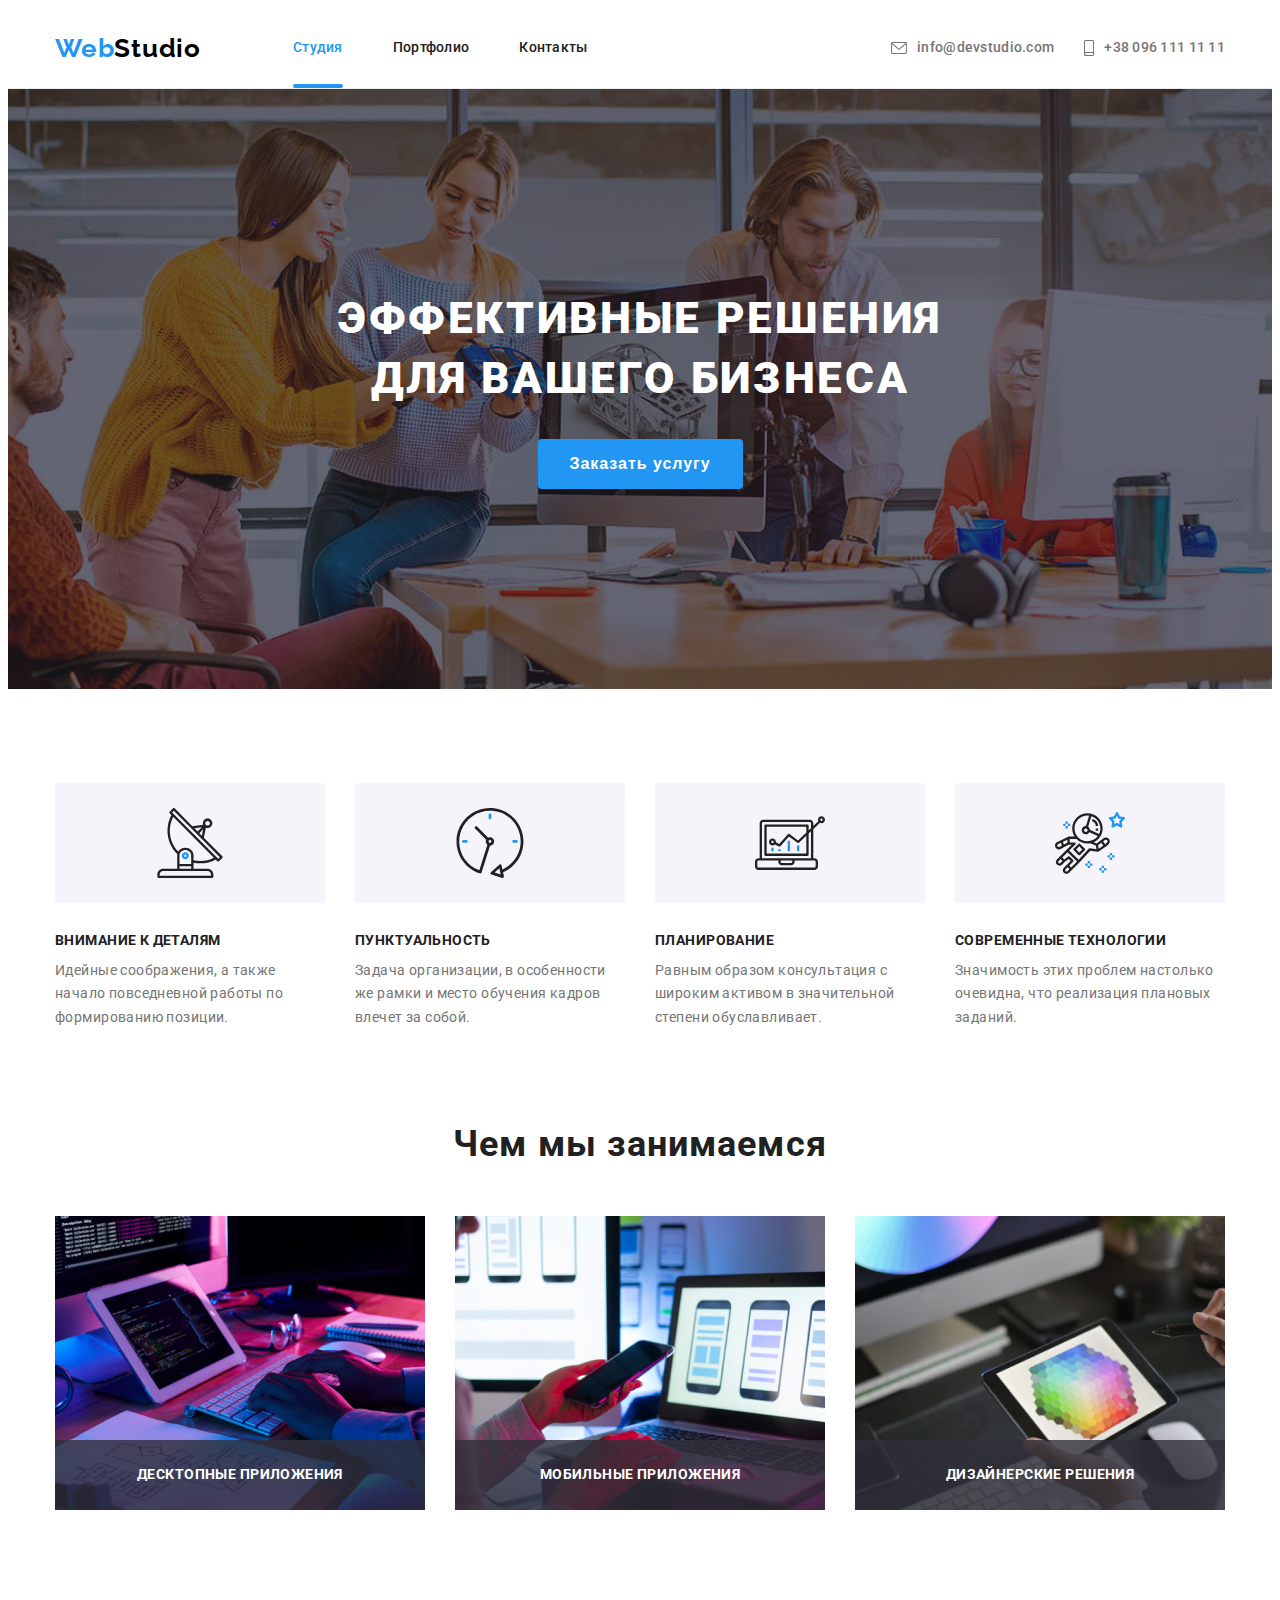
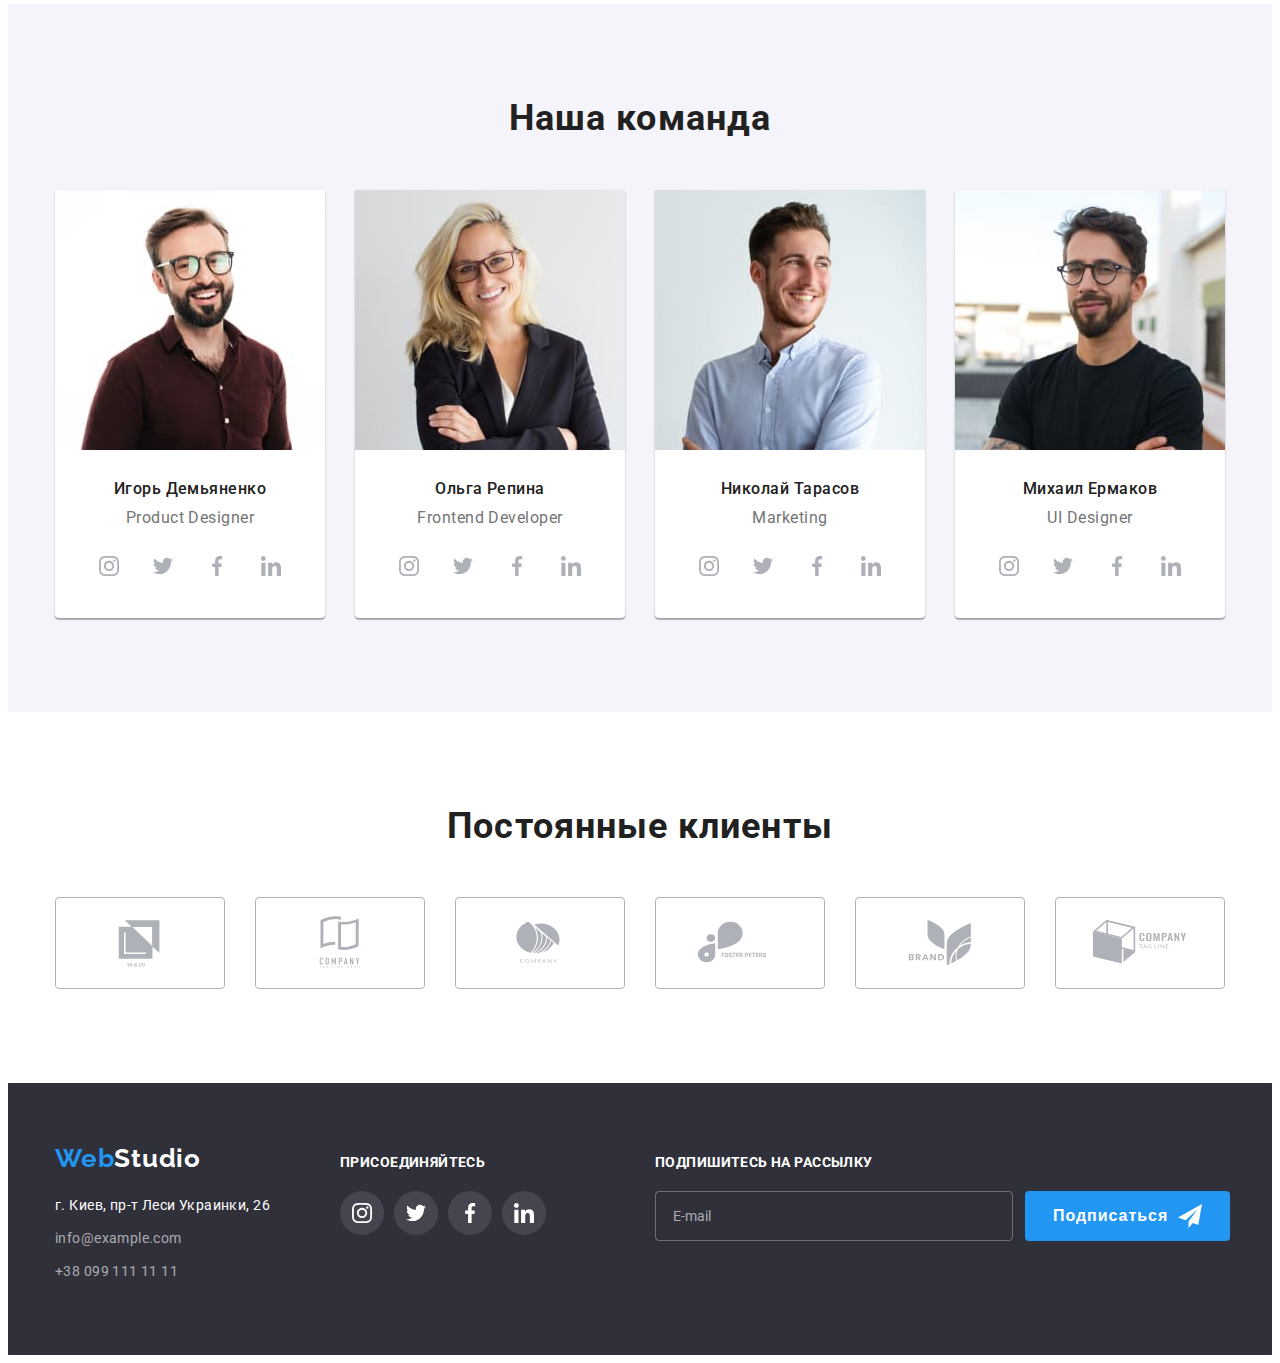
==== commit 85c600d4: "error correction (adaptive Mobile First)" ====
--- a/index.html
+++ b/index.html
@@ -591,6 +591,6 @@
     </div>
     <!-- JS -->
     <script src="./js/modal.js"></script>
-    <script src="./js/menu.js"></script>
+    <script src="./js/mobile-menu.js"></script>
 </body>
 </html>--- a/css/main.min.css
+++ b/css/main.min.css
@@ -1 +1 @@
-:root{--primary-bd-color:#E5E5E5;--text-color: #212121;--second-text-color: #757575;--accent-color: #2196F3;--main-color: #FFFFFF;--theme-color: #F5F4FA;--second-theme-color: #2F303A;--fon-color: #F5F4FA;--icons-color:#AFB1B8}.hidden{position:absolute;white-space:nowrap;width:1px;height:1px;overflow:hidden;border:0;padding:0;clip:rect(0 0 0 0);clip-path:inset(50%);margin:-1px}html{box-sizing:border-box}*,*::before,*::after{box-sizing:inherit}h1,h2,h3,h4,h5,h6,p,ul{margin:0;padding:0}img{display:block;max-width:100%;height:auto;width:100%}.list{list-style:none}a{text-decoration:none}.link{text-decoration:none;color:var(--text-color)}body{font-family:"Roboto",sans-serif;color:var(--text-color);font-size:14px}.section{padding-top:60px;padding-bottom:60px}@media screen and (min-width: 1200px){.section{padding-top:94px;padding-bottom:94px}}.container{width:100%;margin-left:auto;margin-right:auto;padding-left:15px;padding-right:15px}@media screen and (min-width: 480px){.container{max-width:480px}}@media screen and (min-width: 768px){.container{max-width:768px}}@media screen and (min-width: 1200px){.container{max-width:1200px}}.logo{display:block;padding:24px 0;color:var(--accent-color);font-family:"Raleway",sans-serif;font-weight:700;font-size:26px;line-height:1.19;letter-spacing:.03em}@media screen and (max-width: 768px){.logo{padding:16px 0}}.logo__header{margin-right:92px}.logo__header--black{color:#000}.logo__footer{margin:0;padding:0;margin-bottom:20px}.logo__footer--white{color:var(--main-color)}.social{display:flex;justify-content:center}.social__svg{margin-right:10px}.social__svg:last-child{margin-right:0px}.social__link{display:flex;align-items:center;justify-content:center;border-radius:50%;width:44px;height:44px;transition-duration:250ms;transition-timing-function:cubic-bezier(0.4, 0, 0.2, 1);transition-property:color,background-color}.social__icon{fill:currentColor}.title{text-align:center;font-weight:700;font-size:36px;line-height:1.16;letter-spacing:.03em}.btn{display:block;padding:10px 32px;border:none;border-radius:4px;cursor:pointer;color:var(--main-color);background-color:var(--accent-color);transition-duration:250ms;transition-timing-function:cubic-bezier(0.4, 0, 0.2, 1);transition-property:color,background-color}.btn:focus,.btn:hover{background:#188ce8;box-shadow:0px 4px 4px rgba(0,0,0,.15);border-radius:4px}.modal__backdrop{position:fixed;top:0;left:0;width:100%;height:100%;background-color:rgba(0,0,0,.2);opacity:1;transition:opacity 1250ms cubic-bezier(0.4, 0, 0.2, 1)}.modal__window{position:absolute;z-index:3;overflow:auto;top:50%;left:50%;transform:translate(-50%, -50%) rotate(360deg);transition:transform 1250ms cubic-bezier(0.4, 0, 0.2, 1);width:528px;padding:40px;background-color:var(--main-color);box-shadow:0px 1px 3px rgba(0,0,0,.12),0px 1px 1px rgba(0,0,0,.14),0px 2px 1px rgba(0,0,0,.2);border-radius:4px}.modal__btn-close{position:absolute;top:8px;right:8px;padding:0px;width:30px;height:30px;border-radius:50%;border:1px solid rgba(0,0,0,.1);background-color:var(--main-color);display:flex;align-items:center;justify-content:center;cursor:pointer}.modal__title{font-size:20px;line-height:1.15;color:#212121;margin-bottom:12px}.modal__lable{display:block;margin-bottom:10px;position:relative;font-size:12px;line-height:1.16;letter-spacing:.01em;color:#757575}.modal__input{width:100%;height:40px;border:1px solid rgba(33,33,33,.2);outline:none;border-radius:4px;padding:12px 42px;margin-top:4px}.modal__icon{position:absolute;pointer-events:none;border:none;bottom:11px;left:12px}.modal__message{display:block;margin-bottom:20px}.modal__coments{font-size:14px;line-height:1.16;letter-spacing:.01em;border:1px solid rgba(33,33,33,.2);border-radius:4px;outline:none;height:120px;width:100%;resize:none;padding:12px 16px;margin-top:4px}.modal__coments::placeholder{color:rgba(117,117,117,.5)}.modal__input-check{visibility:hidden}.modal__checkbox-text{display:flex;align-items:center;justify-content:center;margin-bottom:30px}.modal__checkbox-text,.modal__link{font-size:14px;line-height:1.71;letter-spacing:.03em;color:#757575}.modal__link{color:#2196f3;text-decoration-line:underline}.modal__checkbox{display:inline-flex;align-items:center;justify-content:center;width:16px;height:15px;margin-right:7px;border-radius:2px;outline:2px solid #212121;outline-offset:-1px;cursor:pointer;transition-property:background-color,outline-offset,outline;transition-duration:250ms;transition-timing-function:cubic-bezier(0.4, 0, 0.2, 1)}.modal__input-check:checked+.modal__checkbox{background-color:#2196f3;outline:2px solid #2196f3}.modal__icon-check{fill:var(--main-color)}.modal__btn{margin:0 auto;font-weight:700;font-size:16px;line-height:1.87;letter-spacing:.06em}.is-hidden{opacity:0;pointer-events:none}.is-hidden .modal__window{transform:translate(-50px, -50px) rotate(0deg);transition:transform 1250ms cubic-bezier(0.4, 0, 0.2, 1)}.modal__input:focus+.modal__icon,.modal__input:hover+.modal__icon,.modal__btn-close:hover{fill:var(--accent-color);transition-property:fill;transition-duration:250ms;transition-timing-function:cubic-bezier(0.4, 0, 0.2, 1)}.modal__input:hover,.modal__input:focus,.modal__coments:hover,.modal__coments:focus{border:1px solid #2196f3;transition-property:border;transition-duration:250ms;transition-timing-function:cubic-bezier(0.4, 0, 0.2, 1)}.footer-modal{width:570px}@media screen and (min-width: 768px)and (max-width: 1200px){.footer-modal{margin:0 auto}}.footer-modal__title{display:block;text-align:center;font-weight:700;font-size:14px;line-height:1.14;letter-spacing:.03em;text-transform:uppercase;color:var(--main-color);margin-bottom:20px}@media screen and (min-width: 1200px){.footer-modal__title{text-align:start}}.footer-form{display:flex;align-items:center}@media screen and (max-width: 768px){.footer-form{flex-wrap:wrap;width:100%}}.footer-form__wrapper{position:relative}@media screen and (max-width: 768px){.footer-form__wrapper{width:100%}}.footer-form__inp{width:358px;height:50px;margin-right:12px;border:1px solid rgba(255,255,255,.3);outline:rgba(0,0,0,0);filter:drop-shadow(0px 4px 4px rgba(0, 0, 0, 0.15));border-radius:4px;background-color:rgba(0,0,0,0);color:rgba(255,255,255,.6);padding-left:16px}@media screen and (max-width: 768px){.footer-form__inp{width:100%}}.footer-form__inp:focus{border-color:var(--accent-color)}.footer-form__email{position:absolute;display:block;top:50%;left:16px;transform:translateY(-50%);color:rgba(255,255,255,.6);transition-property:transform,color;transition-duration:250ms;transition-timing-function:cubic-bezier(0.4, 0, 0.2, 1)}.footer-form__inp:focus+.footer-form__email,.footer-form__inp:not(:placeholder-shown)+.footer-form__email{top:50%;left:-55px;transform:translateY(-50%);color:var(--accent-color);font-size:17px}@media screen and (max-width: 768px){.footer-form__inp:focus+.footer-form__email,.footer-form__inp:not(:placeholder-shown)+.footer-form__email{visibility:hidden}}.footer-form__btn{font-weight:700;font-size:16px;line-height:1.87;letter-spacing:.06em;display:flex;align-items:center;text-align:center;padding:10px 28px}@media screen and (max-width: 768px){.footer-form__btn{display:block;margin:20px auto 0}}.footer-form__icon{margin-left:10px}.header{border-bottom:1px solid #ececec}.header__container{display:flex;align-items:center}.nav-btn{border-color:rgba(0,0,0,0);background-color:rgba(0,0,0,0);padding:10px 0;border:0;display:block;margin-left:auto}@media screen and (min-width: 768px){.nav-btn{display:none}}.nav-btn__icon-menu{fill:#000;transition-duration:250ms;transition-timing-function:cubic-bezier(0.4, 0, 0.2, 1);transition-property:fill}.nav-btn:hover .nav-btn__icon-menu,.nav-btn:focus .nav-btn__icon-menu{fill:var(--accent-color)}.nav{display:flex}@media screen and (max-width: 768px){.nav{display:none}}.nav__menu{display:flex}.nav__item+.nav__item{margin-left:50px}.nav__link{display:block;position:relative;padding:32px 0;font-weight:500;font-size:14px;line-height:1.14;letter-spacing:.02em;color:var(--text-color);transition-duration:250ms;transition-timing-function:cubic-bezier(0.4, 0, 0.2, 1);transition-property:color}.nav__link__link:hover{color:var(--accent-color)}.nav__link::after{position:absolute;display:block;content:"";width:100%;height:4px;background-color:var(--accent-color);border-radius:2px;bottom:0;left:0;transform:scaleX(0);transition-duration:250ms;transition-timing-function:cubic-bezier(0.4, 0, 0.2, 1);transition-property:transform}.nav__link:hover::after{transform:scaleX(1)}.nav__link--activ::after{transform:scaleX(1);color:var(--accent-color)}.nav__link--activ{color:var(--accent-color)}.contact{display:flex;flex-wrap:wrap;width:161px;margin-left:auto}@media screen and (min-width: 1200px){.contact{width:auto}}@media screen and (max-width: 768px){.contact{display:none}}@media screen and (min-width: 1200px){.contact__item:not(:last-child){margin-right:30px}}.contact__link{display:flex;align-items:center;position:relative;padding:10px 0;font-weight:500;font-size:14px;line-height:1.14;letter-spacing:.02em;color:var(--text-color);transition-duration:250ms;transition-timing-function:cubic-bezier(0.4, 0, 0.2, 1);transition-property:color;color:var(--second-text-color)}@media screen and (min-width: 1200px){.contact__link{padding:32px 0}}.contact__link:hover .contact__link--icon,.contact__link:focus .contact__link--icon,.contact__link:hover,.contact__link:focus{color:var(--accent-color);fill:var(--accent-color)}.contact__link--icon{margin-right:10px;fill:currentColor;transition-duration:250ms;transition-timing-function:cubic-bezier(0.4, 0, 0.2, 1);transition-property:color,fill}.nav-btn-close{position:absolute;padding:0;top:10px;right:15px;border-color:rgba(0,0,0,0);background-color:rgba(0,0,0,0);border:0}.nav-btn-close__icon-close{fill:#000;transition-duration:250ms;transition-timing-function:cubic-bezier(0.4, 0, 0.2, 1);transition-property:fill}.nav-btn-close:hover .nav-btn-close__icon-close,.nav-btn-close:focus .nav-btn-close__icon-close{fill:var(--accent-color)}.mob-menu{position:fixed;background-color:var(--main-color);z-index:2;top:0;left:0;width:100vw;height:100vh}.mob-menu__container{display:flex;flex-direction:column;height:100%;justify-content:space-between;padding-top:48px;padding-left:40px;overflow:auto}.mob-menu__item:not(:last-child){margin-bottom:32px}.mob-menu__link{font-weight:500;font-size:40px;line-height:1.17;letter-spacing:.02em;text-align:center;color:var(--text-color);transition-duration:250ms;transition-timing-function:cubic-bezier(0.4, 0, 0.2, 1);transition-property:color}.mob-menu__link--activ,.mob-menu__link:hover,.mob-menu__link:focus{color:var(--accent-color)}.mob-menu__contact{margin-bottom:64px}.mob-menu__item-contact:not(:last-child){margin-bottom:32px}.mob-menu__link-contact-tel{font-weight:500;font-size:34px;line-height:1.25;letter-spacing:.02em;color:var(--accent-color)}.mob-menu__link-contact-email{font-weight:500;font-size:24px;line-height:1.16;letter-spacing:.02em;color:var(--second-text-color)}.mob-menu__social-list{display:flex;flex-wrap:wrap;padding-bottom:48px}.mob-menu__social-item{margin-right:10px}.mob-menu__social-link{font-weight:500;font-size:18px;line-height:1.22;letter-spacing:.02em;color:var(--accent-color);padding-right:10px}.mob-menu__social-item:not(:last-child){border-right:1px solid rgba(33,33,33,.2)}.baner{padding:118px 0;margin-left:auto;margin-right:auto;background-color:var(--second-theme-color);background-image:linear-gradient(rgba(47, 48, 58, 0.4), rgba(47, 48, 58, 0.4)),url(/images/baner-img/baner-mob.jpg);background-size:cover;background-position:center}@media(min-device-pixel-ratio: 2),(min-resolution: 192dpi),(min-resolution: 2dppx){.baner{background-image:linear-gradient(rgba(47, 48, 58, 0.4), rgba(47, 48, 58, 0.4)),url(/images/baner-img/baner-mob-2x.jpg)}}@media screen and (min-width: 768px){.baner{background-image:linear-gradient(rgba(47, 48, 58, 0.4), rgba(47, 48, 58, 0.4)),url(/images/baner-img/baner-tablet.jpg)}}@media screen and (min-width: 768px)and (min-device-pixel-ratio: 2),screen and (min-width: 768px)and (min-resolution: 192dpi),screen and (min-width: 768px)and (min-resolution: 2dppx){.baner{background-image:linear-gradient(rgba(47, 48, 58, 0.4), rgba(47, 48, 58, 0.4)),url(/images/baner-img/baner-tab-2x.jpg)}}@media screen and (min-width: 1200px){.baner{max-width:1600px;padding-top:200px;padding-bottom:200px;background-image:linear-gradient(rgba(47, 48, 58, 0.4), rgba(47, 48, 58, 0.4)),url(/images/baner-img/baner-desk.jpg)}}@media screen and (min-width: 1200px)and (min-device-pixel-ratio: 2),screen and (min-width: 1200px)and (min-resolution: 192dpi),screen and (min-width: 1200px)and (min-resolution: 2dppx){.baner{background-image:linear-gradient(rgba(47, 48, 58, 0.4), rgba(47, 48, 58, 0.4)),url(/images/baner-img/baner-desk-2x.jpg)}}@media screen and (min-width: 1200px){.baner{max-width:1600px;padding-top:200px;padding-bottom:200px}}.baner__title{margin-bottom:30px;max-width:360px;margin-left:auto;margin-right:auto;font-weight:900;font-size:26px;line-height:1.61;letter-spacing:.06em;text-align:center;text-transform:uppercase;color:var(--main-color)}@media screen and (min-width: 1200px){.baner__title{font-weight:900;font-size:44px;line-height:1.36;letter-spacing:.06em;max-width:696px}}.baner__btn{margin:0 auto;font-weight:700;font-size:16px;line-height:1.87;letter-spacing:.06em}.features{display:flex;flex-wrap:wrap;gap:30px}.features__item{width:450px}@media screen and (min-width: 768px){.features__item{width:calc((100% - 30px)/2)}}@media screen and (min-width: 1200px){.features__item{width:calc((100% - 90px)/4)}}.features__wrapper{display:flex;align-items:center;justify-content:center;height:120px;margin-bottom:30px;background-color:#f5f4fa;border-radius:4px;fill:currentColor}.features__title{margin-bottom:10px;font-weight:700;font-size:14px;line-height:1.14;letter-spacing:.03em;text-align:center;text-transform:uppercase;color:var(--text-color)}@media screen and (min-width: 768px){.features__title{text-align:start}}.features__text{line-height:1.71;letter-spacing:.03em;color:var(--second-text-color)}.services{display:flex;padding-bottom:94px}@media screen and (max-width: 1200px){.services{display:none}}.services__title{margin-bottom:50px}.services__container{display:flex}.services__item{margin-right:30px;position:relative}.services__item:last-child{margin-right:0px}.services__supplement-wrapper{position:absolute;bottom:0px;display:flex;align-items:center;justify-content:center;width:100%;height:70px;background-color:rgba(47,48,58,.8)}.services__text{font-weight:700;line-height:1.14;letter-spacing:.03em;text-transform:uppercase;color:#fff}.worker{background-color:var(--fon-color)}.worker__title{margin-bottom:50px}.worker__list{display:flex;flex-wrap:wrap;gap:30px}.worker__item{width:100%;background-color:var(--main-color);box-shadow:0px 1px 3px rgba(0,0,0,.12),0px 1px 1px rgba(0,0,0,.14),0px 2px 1px rgba(0,0,0,.2);border-radius:0px 0px 4px 4px}@media screen and (min-width: 768px){.worker__item{width:calc((100% - 30px)/2)}}@media screen and (min-width: 1200px){.worker__item{width:calc((100% - 90px)/4)}}.worker__card{padding-top:30px;padding-bottom:30px}.worker__name{margin-bottom:10px;font-weight:500;font-size:16px;line-height:1.18;letter-spacing:.03em;text-align:center;color:var(--text-color)}.worker__position{font-size:16px;line-height:1.18;letter-spacing:.03em;text-align:center;color:var(--second-text-color);margin-bottom:16px}.social__link--color{background-color:rgba(0,0,0,0);color:var(--icons-color)}.social__link--color:hover{background-color:var(--accent-color);color:var(--main-color)}.clients__title{margin-bottom:50px}@media screen and (max-width: 1200px){.clients__title{font-size:28px;line-height:1.17}}.clients__container{display:flex;flex-wrap:wrap;gap:30px}.clients__item{height:92px;width:calc((100% - 30px)/2)}@media screen and (min-width: 768px){.clients__item{width:calc((100% - 60px)/3)}}@media screen and (min-width: 1200px){.clients__item{width:calc((100% - 150px)/6)}}.clients__link{display:flex;align-items:center;justify-content:center;width:100%;height:100%;border-radius:4px;border:1px solid var(--icons-color);color:var(--icons-color);transition-duration:250ms;transition-timing-function:cubic-bezier(0.4, 0, 0.2, 1);transition-property:color,border-color}.clients__link:hover{color:var(--accent-color);border-color:var(--accent-color)}.clients__icon{fill:currentColor}.footer{padding-top:60px;padding-bottom:60px;background-color:var(--second-theme-color)}.footer__conteiner{display:flex;flex-wrap:wrap;align-items:baseline}.footer__page{margin:0 auto;text-align:center;margin-bottom:60px}@media screen and (max-width: 480px){.footer__page{width:100%}}@media screen and (min-width: 768px){.footer__page{margin-left:76px;margin-right:0}}@media screen and (min-width: 1200px){.footer__page{text-align:start;margin-left:0;margin-right:0}}.footer-social{margin:0 auto 60px}@media screen and (max-width: 768px){.footer-social{width:100%}}@media screen and (min-width: 768px){.footer-social{margin-right:89px}}@media screen and (min-width: 1200px){.footer-social{margin-left:70px;margin-right:auto}}.footer-social__title{display:block;font-weight:700;font-size:14px;line-height:1.14;letter-spacing:.03em;text-transform:uppercase;text-align:center;color:var(--main-color);margin-bottom:20px}@media screen and (min-width: 1200px){.footer-social__title{text-align:start}}.social__link--footer{background-color:rgba(255,255,255,.1);color:var(--main-color)}.social__link--footer:hover{background-color:var(--accent-color);color:var(--main-color)}.footer-address{font-style:normal}.footer-address__item+.footer-address__item{margin-top:9px}.footer-address__map-address{font-size:14px;line-height:1.7;letter-spacing:.03em;color:var(--main-color)}.footer-address__contact{font-size:14px;line-height:1.7;letter-spacing:.03em;color:rgba(255,255,255,.6);transition-property:color;transition-duration:250ms;transition-timing-function:cubic-bezier(0.4, 0, 0.2, 1)}.footer-address__contact:focus,.footer-address__contact:hover{color:var(--accent-color)}.filter-btn{display:flex;flex-wrap:wrap;margin-bottom:40px}@media screen and (min-width: 768px){.filter-btn{justify-content:center;margin-bottom:30px}}@media screen and (min-width: 1200px){.filter-btn{justify-content:center;margin-bottom:50px}}.filter-btn__item:not(:nth-child(n+5)){margin-right:8px}@media screen and (max-width: 768px){.filter-btn__item:nth-child(-n+3){margin-bottom:15px}}.filter-btn__title{padding-top:6px;padding-bottom:6px;padding-left:22px;padding-right:22px;border-radius:4px;border:0;font-weight:500;font-size:16px;line-height:1.6;letter-spacing:.03em;background-color:#f5f4fa;cursor:pointer;transition-property:background-color,color,box-shadow;transition-duration:250ms;transition-timing-function:cubic-bezier(0.4, 0, 0.2, 1)}.filter-btn__title:focus,.filter-btn__title:hover,.filter-btn__title--active{background-color:var(--accent-color);color:var(--main-color);box-shadow:0px 3px 1px rgba(0,0,0,.1),0px 1px 2px rgba(0,0,0,.08),0px 2px 2px rgba(0,0,0,.12)}.projects{display:flex;flex-wrap:wrap;gap:30px}@media screen and (min-width: 768px){.projects__card{width:calc((100% - 30px)/2)}}@media screen and (min-width: 1200px){.projects__card{width:calc((100% - 60px)/3)}}.projects__link{display:block;height:100%}.projects__link:hover{box-shadow:0px 1px 1px rgba(0,0,0,.12),0px 4px 4px rgba(0,0,0,.06),1px 4px 6px rgba(0,0,0,.16);transition-property:box-shadow;transition-duration:250ms;transition-timing-function:cubic-bezier(0.4, 0, 0.2, 1)}.projects__link:hover .projects__overlay-text,.projects__link:focus .projects__overlay-text{transform:translateY(0)}.projects__wrapper{position:relative;overflow:hidden}.projects__overlay-text{position:absolute;top:0;font-size:18px;line-height:1.55;letter-spacing:.03em;color:var(--main-color);background-color:rgba(33,150,243,.9);padding:63px 24px;transform:translateY(100%);transition-property:transform,color;transition-duration:250ms;transition-timing-function:cubic-bezier(0.4, 0, 0.2, 1)}.projects__container{padding:20px 24px;border-left:1px solid #eee;border-bottom:1px solid #eee;border-right:1px solid #eee}.projects__title{margin-bottom:4px;font-weight:700;font-size:18px;line-height:2;letter-spacing:.06em;color:var(--text-color)}.projects__text{font-size:16px;line-height:1.8;letter-spacing:.03em;color:var(--second-text-color)}/*# sourceMappingURL=main.min.css.map */+:root{--primary-bd-color:#E5E5E5;--text-color: #212121;--second-text-color: #757575;--accent-color: #2196F3;--main-color: #FFFFFF;--theme-color: #F5F4FA;--second-theme-color: #2F303A;--fon-color: #F5F4FA;--icons-color:#AFB1B8}.hidden{position:absolute;white-space:nowrap;width:1px;height:1px;overflow:hidden;border:0;padding:0;clip:rect(0 0 0 0);clip-path:inset(50%);margin:-1px}html{box-sizing:border-box}*,*::before,*::after{box-sizing:inherit}h1,h2,h3,h4,h5,h6,p,ul{margin:0;padding:0}img{display:block;max-width:100%;height:auto;width:100%}.list{list-style:none}a{text-decoration:none}.link{text-decoration:none;color:var(--text-color)}body{font-family:"Roboto",sans-serif;color:var(--text-color);font-size:14px}.section{padding-top:60px;padding-bottom:60px}@media screen and (min-width: 1200px){.section{padding-top:94px;padding-bottom:94px}}.no-scroll{overflow:hidden}.container{width:100%;margin-left:auto;margin-right:auto;padding-left:15px;padding-right:15px}@media screen and (min-width: 480px){.container{max-width:480px}}@media screen and (min-width: 768px){.container{max-width:768px}}@media screen and (min-width: 1200px){.container{max-width:1200px}}.logo{display:block;padding:24px 0;color:var(--accent-color);font-family:"Raleway",sans-serif;font-weight:700;font-size:26px;line-height:1.19;letter-spacing:.03em}@media screen and (max-width: 768px){.logo{padding:16px 0}}.logo__header{margin-right:92px}.logo__header--black{color:#000}.logo__footer{margin:0;padding:0;margin-bottom:20px}.logo__footer--white{color:var(--main-color)}.social{display:flex;justify-content:center}.social__svg{margin-right:10px}.social__svg:last-child{margin-right:0px}.social__link{display:flex;align-items:center;justify-content:center;border-radius:50%;width:44px;height:44px;transition-duration:250ms;transition-timing-function:cubic-bezier(0.4, 0, 0.2, 1);transition-property:color,background-color}.social__icon{fill:currentColor}.title{text-align:center;font-weight:700;font-size:36px;line-height:1.16;letter-spacing:.03em}.btn{display:block;padding:10px 32px;border:none;border-radius:4px;cursor:pointer;color:var(--main-color);background-color:var(--accent-color);transition-duration:250ms;transition-timing-function:cubic-bezier(0.4, 0, 0.2, 1);transition-property:color,background-color}.btn:focus,.btn:hover{background:#188ce8;box-shadow:0px 4px 4px rgba(0,0,0,.15);border-radius:4px}.modal__backdrop{position:fixed;top:0;left:0;width:100%;height:100%;background-color:rgba(0,0,0,.2);opacity:1;transition:opacity 1250ms cubic-bezier(0.4, 0, 0.2, 1)}.modal__window{position:absolute;z-index:3;overflow:auto;top:50%;left:50%;transform:translate(-50%, -50%) rotate(360deg);transition:transform 1250ms cubic-bezier(0.4, 0, 0.2, 1);width:528px;padding:40px;background-color:var(--main-color);box-shadow:0px 1px 3px rgba(0,0,0,.12),0px 1px 1px rgba(0,0,0,.14),0px 2px 1px rgba(0,0,0,.2);border-radius:4px}@media screen and (max-width: 479px){.modal__window{width:320px;padding:40px}}@media screen and (min-width: 480px)and (max-width: 768px){.modal__window{width:450px;padding:40px;margin:auto}}.modal__btn-close{position:absolute;top:8px;right:8px;padding:0px;width:30px;height:30px;border-radius:50%;border:1px solid rgba(0,0,0,.1);background-color:var(--main-color);display:flex;align-items:center;justify-content:center;cursor:pointer}.modal__title{font-size:20px;line-height:1.15;color:#212121;margin-bottom:12px}.modal__lable{display:block;margin-bottom:10px;position:relative;font-size:12px;line-height:1.16;letter-spacing:.01em;color:#757575}.modal__input{width:100%;height:40px;border:1px solid rgba(33,33,33,.2);outline:none;border-radius:4px;padding:12px 42px;margin-top:4px}.modal__icon{position:absolute;pointer-events:none;border:none;bottom:11px;left:12px}.modal__message{display:block;margin-bottom:20px}.modal__coments{font-size:14px;line-height:1.16;letter-spacing:.01em;border:1px solid rgba(33,33,33,.2);border-radius:4px;outline:none;height:120px;width:100%;resize:none;padding:12px 16px;margin-top:4px}.modal__coments::placeholder{color:rgba(117,117,117,.5)}.modal__input-check{visibility:hidden}.modal__checkbox-text{display:flex;align-items:center;justify-content:center;margin-bottom:30px}.modal__checkbox-text,.modal__link{font-size:14px;line-height:1.71;letter-spacing:.03em;color:#757575}.modal__link{color:#2196f3;text-decoration-line:underline}.modal__checkbox{display:inline-flex;align-items:center;justify-content:center;width:16px;height:15px;margin-right:7px;border-radius:2px;outline:2px solid #212121;outline-offset:-1px;cursor:pointer;transition-property:background-color,outline-offset,outline;transition-duration:250ms;transition-timing-function:cubic-bezier(0.4, 0, 0.2, 1)}.modal__input-check:checked+.modal__checkbox{background-color:#2196f3;outline:2px solid #2196f3}.modal__icon-check{fill:var(--main-color)}.modal__btn{margin:0 auto;font-weight:700;font-size:16px;line-height:1.87;letter-spacing:.06em}.is-hidden{opacity:0;pointer-events:none}.is-hidden .modal__window{transform:translate(-50px, -50px) rotate(0deg);transition:transform 1250ms cubic-bezier(0.4, 0, 0.2, 1)}.modal__input:focus+.modal__icon,.modal__input:hover+.modal__icon,.modal__btn-close:hover{fill:var(--accent-color);transition-property:fill;transition-duration:250ms;transition-timing-function:cubic-bezier(0.4, 0, 0.2, 1)}.modal__input:hover,.modal__input:focus,.modal__coments:hover,.modal__coments:focus{border:1px solid #2196f3;transition-property:border;transition-duration:250ms;transition-timing-function:cubic-bezier(0.4, 0, 0.2, 1)}.footer-modal{width:570px}@media screen and (min-width: 768px)and (max-width: 1199px){.footer-modal{margin:0 auto}}.footer-modal__title{display:block;text-align:center;font-weight:700;font-size:14px;line-height:1.14;letter-spacing:.03em;text-transform:uppercase;color:var(--main-color);margin-bottom:20px}@media screen and (min-width: 1200px){.footer-modal__title{text-align:start}}.footer-form{display:flex;align-items:center}@media screen and (max-width: 1199px){.footer-form{flex-wrap:wrap;width:100%}}.footer-form__wrapper{position:relative;margin:0 auto}@media screen and (min-width: 768px){.footer-form__wrapper{margin:0 auto}}.footer-form__inp{width:450px;height:50px;margin-right:12px;border:1px solid rgba(255,255,255,.3);outline:rgba(0,0,0,0);filter:drop-shadow(0px 4px 4px rgba(0, 0, 0, 0.15));border-radius:4px;background-color:rgba(0,0,0,0);color:rgba(255,255,255,.6);padding-left:16px}@media screen and (min-width: 320px)and (max-width: 479px){.footer-form__inp{width:290px;margin:0 auto}}@media screen and (min-width: 1200px){.footer-form__inp{width:358px}}.footer-form__inp:focus{border-color:var(--accent-color)}.footer-form__email{position:absolute;display:block;top:50%;left:18px;transform:translateY(-50%);color:rgba(255,255,255,.6);transition-property:transform,color;transition-duration:250ms;transition-timing-function:cubic-bezier(0.4, 0, 0.2, 1)}.footer-form__inp:focus+.footer-form__email,.footer-form__inp:not(:placeholder-shown)+.footer-form__email{top:50%;left:-55px;transform:translateY(-50%);color:var(--accent-color);font-size:17px;visibility:hidden}@media screen and (min-width: 768px){.footer-form__inp:focus+.footer-form__email,.footer-form__inp:not(:placeholder-shown)+.footer-form__email{visibility:visible}}.footer-form__btn{font-weight:700;font-size:16px;line-height:1.87;letter-spacing:.06em;display:flex;align-items:center;text-align:center;padding:10px 28px}@media screen and (max-width: 1199px){.footer-form__btn{display:block;margin:20px auto 0}}.footer-form__icon{margin-left:10px}.header{border-bottom:1px solid #ececec}.header__container{display:flex;align-items:center}.nav-btn{border-color:rgba(0,0,0,0);background-color:rgba(0,0,0,0);padding:10px 0;border:0;display:block;margin-left:auto}@media screen and (min-width: 768px){.nav-btn{display:none}}.nav-btn__icon-menu{fill:#000;transition-duration:250ms;transition-timing-function:cubic-bezier(0.4, 0, 0.2, 1);transition-property:fill}.nav-btn:hover .nav-btn__icon-menu,.nav-btn:focus .nav-btn__icon-menu{fill:var(--accent-color)}.nav{display:none}@media screen and (min-width: 768px){.nav{display:flex}}.nav__menu{display:flex}.nav__item+.nav__item{margin-left:50px}.nav__link{display:block;position:relative;padding:32px 0;font-weight:500;font-size:14px;line-height:1.14;letter-spacing:.02em;color:var(--text-color);transition-duration:250ms;transition-timing-function:cubic-bezier(0.4, 0, 0.2, 1);transition-property:color}.nav__link__link:hover{color:var(--accent-color)}.nav__link::after{position:absolute;display:block;content:"";width:100%;height:4px;background-color:var(--accent-color);border-radius:2px;bottom:0;left:0;transform:scaleX(0);transition-duration:250ms;transition-timing-function:cubic-bezier(0.4, 0, 0.2, 1);transition-property:transform}.nav__link:hover::after{transform:scaleX(1)}.nav__link--activ::after{transform:scaleX(1);color:var(--accent-color)}.nav__link--activ{color:var(--accent-color)}.contact{display:none;flex-wrap:wrap;width:161px;margin-left:auto}@media screen and (min-width: 1200px){.contact{width:auto}}@media screen and (min-width: 768px){.contact{display:flex}}@media screen and (min-width: 1200px){.contact__item:not(:last-child){margin-right:30px}}.contact__link{display:flex;align-items:center;position:relative;padding:10px 0;font-weight:500;font-size:14px;line-height:1.14;letter-spacing:.02em;color:var(--text-color);transition-duration:250ms;transition-timing-function:cubic-bezier(0.4, 0, 0.2, 1);transition-property:color;color:var(--second-text-color)}@media screen and (min-width: 1200px){.contact__link{padding:32px 0}}.contact__link:hover .contact__link--icon,.contact__link:focus .contact__link--icon,.contact__link:hover,.contact__link:focus{color:var(--accent-color);fill:var(--accent-color)}.contact__link--icon{margin-right:10px;fill:currentColor;transition-duration:250ms;transition-timing-function:cubic-bezier(0.4, 0, 0.2, 1);transition-property:color,fill}.nav-btn-close{position:absolute;padding:0;top:10px;right:15px;border-color:rgba(0,0,0,0);background-color:rgba(0,0,0,0);border:0}.nav-btn-close__icon-close{fill:#000;transition-duration:250ms;transition-timing-function:cubic-bezier(0.4, 0, 0.2, 1);transition-property:fill}.nav-btn-close:hover .nav-btn-close__icon-close,.nav-btn-close:focus .nav-btn-close__icon-close{fill:var(--accent-color)}.mob-menu{position:fixed;background-color:var(--main-color);z-index:2;top:0;left:0;width:100vw;height:100vh}.mob-menu__container{display:flex;flex-direction:column;height:100%;justify-content:space-between;padding-top:48px;padding-left:40px;overflow:auto}.mob-menu__item:not(:last-child){margin-bottom:32px}.mob-menu__link{font-weight:500;font-size:40px;line-height:1.17;letter-spacing:.02em;text-align:center;color:var(--text-color);transition-duration:250ms;transition-timing-function:cubic-bezier(0.4, 0, 0.2, 1);transition-property:color}.mob-menu__link--activ,.mob-menu__link:hover,.mob-menu__link:focus{color:var(--accent-color)}.mob-menu__contact{margin-bottom:64px}.mob-menu__item-contact:not(:last-child){margin-bottom:32px}.mob-menu__link-contact-tel{font-weight:500;font-size:24px;line-height:1.25;letter-spacing:.02em;color:var(--accent-color)}@media screen and (min-width: 480px){.mob-menu__link-contact-tel{font-size:34px}}.mob-menu__link-contact-email{font-weight:500;font-size:24px;line-height:1.16;letter-spacing:.02em;color:var(--second-text-color)}.mob-menu__social-list{display:flex;flex-wrap:wrap;padding-bottom:48px}.mob-menu__social-item{margin-right:10px}.mob-menu__social-link{font-weight:500;font-size:18px;line-height:1.22;letter-spacing:.02em;color:var(--accent-color);padding-right:10px}.mob-menu__social-item:not(:last-child){border-right:1px solid rgba(33,33,33,.2)}.baner{padding:118px 0;margin-left:auto;margin-right:auto;background-color:var(--second-theme-color);background-image:linear-gradient(rgba(47, 48, 58, 0.4), rgba(47, 48, 58, 0.4)),url(../images/baner-img/baner-mob.jpg);background-size:cover;background-position:center}@media(min-device-pixel-ratio: 2),(min-resolution: 192dpi),(min-resolution: 2dppx){.baner{background-image:linear-gradient(rgba(47, 48, 58, 0.4), rgba(47, 48, 58, 0.4)),url(../images/baner-img/baner-mob-2x.jpg)}}@media screen and (min-width: 768px){.baner{background-image:linear-gradient(rgba(47, 48, 58, 0.4), rgba(47, 48, 58, 0.4)),url(../images/baner-img/baner-tablet.jpg)}}@media screen and (min-width: 768px)and (min-device-pixel-ratio: 2),screen and (min-width: 768px)and (min-resolution: 192dpi),screen and (min-width: 768px)and (min-resolution: 2dppx){.baner{background-image:linear-gradient(rgba(47, 48, 58, 0.4), rgba(47, 48, 58, 0.4)),url(../images/baner-img/baner-tab-2x.jpg)}}@media screen and (min-width: 1200px){.baner{max-width:1600px;padding-top:200px;padding-bottom:200px;background-image:linear-gradient(rgba(47, 48, 58, 0.4), rgba(47, 48, 58, 0.4)),url(../images/baner-img/baner-desk.jpg)}}@media screen and (min-width: 1200px)and (min-device-pixel-ratio: 2),screen and (min-width: 1200px)and (min-resolution: 192dpi),screen and (min-width: 1200px)and (min-resolution: 2dppx){.baner{background-image:linear-gradient(rgba(47, 48, 58, 0.4), rgba(47, 48, 58, 0.4)),url(../images/baner-img/baner-desk-2x.jpg)}}@media screen and (min-width: 1200px){.baner{max-width:1600px;padding-top:200px;padding-bottom:200px}}.baner__title{margin-bottom:30px;max-width:360px;margin-left:auto;margin-right:auto;font-weight:900;font-size:26px;line-height:1.61;letter-spacing:.06em;text-align:center;text-transform:uppercase;color:var(--main-color)}@media screen and (min-width: 1200px){.baner__title{font-weight:900;font-size:44px;line-height:1.36;letter-spacing:.06em;max-width:696px}}.baner__btn{margin:0 auto;font-weight:700;font-size:16px;line-height:1.87;letter-spacing:.06em}.features{display:flex;flex-wrap:wrap;gap:30px}.features__item{width:450px}@media screen and (min-width: 768px){.features__item{width:calc((100% - 30px)/2)}}@media screen and (min-width: 1200px){.features__item{width:calc((100% - 90px)/4)}}.features__wrapper{display:flex;align-items:center;justify-content:center;height:120px;margin-bottom:30px;background-color:#f5f4fa;border-radius:4px;fill:currentColor}.features__title{margin-bottom:10px;font-weight:700;font-size:14px;line-height:1.14;letter-spacing:.03em;text-align:center;text-transform:uppercase;color:var(--text-color)}@media screen and (min-width: 768px){.features__title{text-align:start}}.features__text{line-height:1.71;letter-spacing:.03em;color:var(--second-text-color)}.services{display:flex;padding-bottom:94px}@media screen and (max-width: 1200px){.services{display:none}}.services__title{margin-bottom:50px}.services__container{display:flex}.services__item{margin-right:30px;position:relative}.services__item:last-child{margin-right:0px}.services__supplement-wrapper{position:absolute;bottom:0px;display:flex;align-items:center;justify-content:center;width:100%;height:70px;background-color:rgba(47,48,58,.8)}.services__text{font-weight:700;line-height:1.14;letter-spacing:.03em;text-transform:uppercase;color:#fff}.worker{background-color:var(--fon-color)}.worker__title{margin-bottom:50px}.worker__list{display:flex;flex-wrap:wrap;gap:30px}.worker__item{width:100%;background-color:var(--main-color);box-shadow:0px 1px 3px rgba(0,0,0,.12),0px 1px 1px rgba(0,0,0,.14),0px 2px 1px rgba(0,0,0,.2);border-radius:0px 0px 4px 4px}@media screen and (min-width: 768px){.worker__item{width:calc((100% - 30px)/2)}}@media screen and (min-width: 1200px){.worker__item{width:calc((100% - 90px)/4)}}.worker__card{padding-top:30px;padding-bottom:30px}.worker__name{margin-bottom:10px;font-weight:500;font-size:16px;line-height:1.18;letter-spacing:.03em;text-align:center;color:var(--text-color)}.worker__position{font-size:16px;line-height:1.18;letter-spacing:.03em;text-align:center;color:var(--second-text-color);margin-bottom:16px}.social__link--color{background-color:rgba(0,0,0,0);color:var(--icons-color)}.social__link--color:hover{background-color:var(--accent-color);color:var(--main-color)}.clients__title{margin-bottom:50px}@media screen and (max-width: 1200px){.clients__title{font-size:28px;line-height:1.17}}.clients__container{display:flex;flex-wrap:wrap;gap:30px}.clients__item{height:92px;width:calc((100% - 30px)/2)}@media screen and (min-width: 768px){.clients__item{width:calc((100% - 60px)/3)}}@media screen and (min-width: 1200px){.clients__item{width:calc((100% - 150px)/6)}}.clients__link{display:flex;align-items:center;justify-content:center;width:100%;height:100%;border-radius:4px;border:1px solid var(--icons-color);color:var(--icons-color);transition-duration:250ms;transition-timing-function:cubic-bezier(0.4, 0, 0.2, 1);transition-property:color,border-color}.clients__link:hover{color:var(--accent-color);border-color:var(--accent-color)}.clients__icon{fill:currentColor}.footer{padding-top:60px;padding-bottom:60px;background-color:var(--second-theme-color)}.footer__conteiner{display:flex;flex-wrap:wrap;align-items:baseline}@media screen and (min-width: 768px){.footer__conteiner{justify-content:space-around}}.footer__page{margin:0 auto;text-align:center;margin-bottom:60px}@media screen and (min-width: 1200px){.footer__page{text-align:start;margin-left:0;margin-right:0;margin-bottom:0}}.footer-social{margin:0 auto 60px;width:100%}@media screen and (min-width: 768px){.footer-social{width:auto}}@media screen and (min-width: 1200px){.footer-social{margin-left:70px;margin-right:auto}}.footer-social__title{display:block;font-weight:700;font-size:14px;line-height:1.14;letter-spacing:.03em;text-transform:uppercase;text-align:center;color:var(--main-color);margin-bottom:20px}@media screen and (min-width: 1200px){.footer-social__title{text-align:start}}.social__link--footer{background-color:rgba(255,255,255,.1);color:var(--main-color)}.social__link--footer:hover{background-color:var(--accent-color);color:var(--main-color)}.footer-address{font-style:normal}.footer-address__item+.footer-address__item{margin-top:9px}.footer-address__map-address{font-size:14px;line-height:1.7;letter-spacing:.03em;color:var(--main-color)}.footer-address__contact{font-size:14px;line-height:1.7;letter-spacing:.03em;color:rgba(255,255,255,.6);transition-property:color;transition-duration:250ms;transition-timing-function:cubic-bezier(0.4, 0, 0.2, 1)}.footer-address__contact:focus,.footer-address__contact:hover{color:var(--accent-color)}.filter-btn{display:flex;flex-wrap:wrap;margin-bottom:40px}@media screen and (min-width: 768px){.filter-btn{justify-content:center;margin-bottom:30px}}@media screen and (min-width: 1200px){.filter-btn{justify-content:center;margin-bottom:50px}}.filter-btn__item:not(:nth-child(n+5)){margin-right:8px}@media screen and (max-width: 768px){.filter-btn__item:nth-child(-n+3){margin-bottom:15px}}.filter-btn__title{padding-top:6px;padding-bottom:6px;padding-left:22px;padding-right:22px;border-radius:4px;border:0;font-weight:500;font-size:16px;line-height:1.6;letter-spacing:.03em;background-color:#f5f4fa;cursor:pointer;transition-property:background-color,color,box-shadow;transition-duration:250ms;transition-timing-function:cubic-bezier(0.4, 0, 0.2, 1)}.filter-btn__title:focus,.filter-btn__title:hover,.filter-btn__title--active{background-color:var(--accent-color);color:var(--main-color);box-shadow:0px 3px 1px rgba(0,0,0,.1),0px 1px 2px rgba(0,0,0,.08),0px 2px 2px rgba(0,0,0,.12)}.projects{display:flex;flex-wrap:wrap;gap:30px}@media screen and (max-width: 768px){.projects{justify-content:center}}@media screen and (min-width: 768px){.projects__card{width:calc((100% - 30px)/2)}}@media screen and (min-width: 1200px){.projects__card{width:calc((100% - 60px)/3)}}.projects__link{display:block;height:100%}.projects__link:hover{box-shadow:0px 1px 1px rgba(0,0,0,.12),0px 4px 4px rgba(0,0,0,.06),1px 4px 6px rgba(0,0,0,.16);transition-property:box-shadow;transition-duration:250ms;transition-timing-function:cubic-bezier(0.4, 0, 0.2, 1)}.projects__link:hover .projects__overlay-text,.projects__link:focus .projects__overlay-text{transform:translateY(0)}.projects__wrapper{position:relative;overflow:hidden}.projects__overlay-text{position:absolute;top:0;height:100%;font-size:18px;line-height:1.55;letter-spacing:.03em;color:var(--main-color);background-color:rgba(33,150,243,.9);padding:63px 24px;transform:translateY(100%);transition-property:transform,color;transition-duration:250ms;transition-timing-function:cubic-bezier(0.4, 0, 0.2, 1)}.projects__container{padding:20px 24px;border-left:1px solid #eee;border-bottom:1px solid #eee;border-right:1px solid #eee}@media screen and (min-width: 768px)and (max-width: 1200px){.projects .projects__card:first-child .projects__container{padding-bottom:56px}}.projects__title{margin-bottom:4px;font-weight:700;font-size:18px;line-height:2;letter-spacing:.06em;color:var(--text-color)}.projects__text{font-size:16px;line-height:1.8;letter-spacing:.03em;color:var(--second-text-color)}/*# sourceMappingURL=main.min.css.map */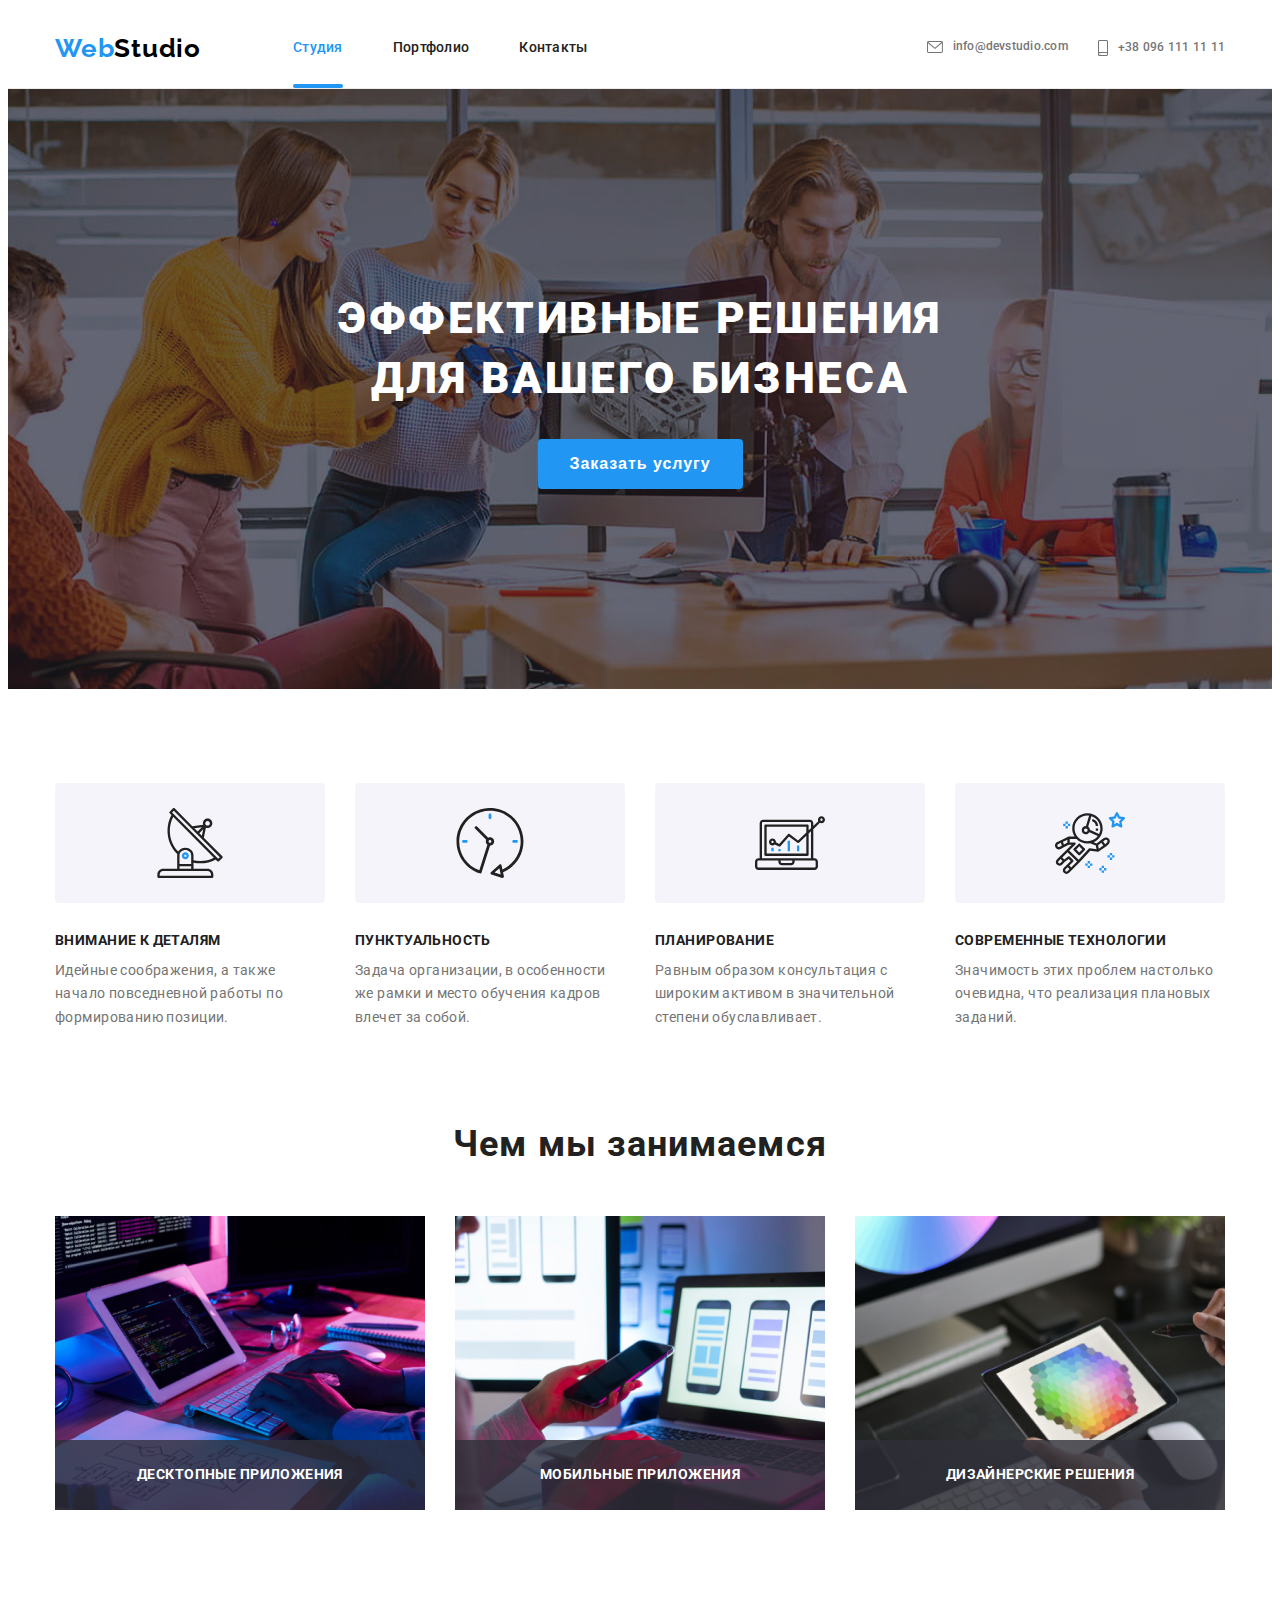
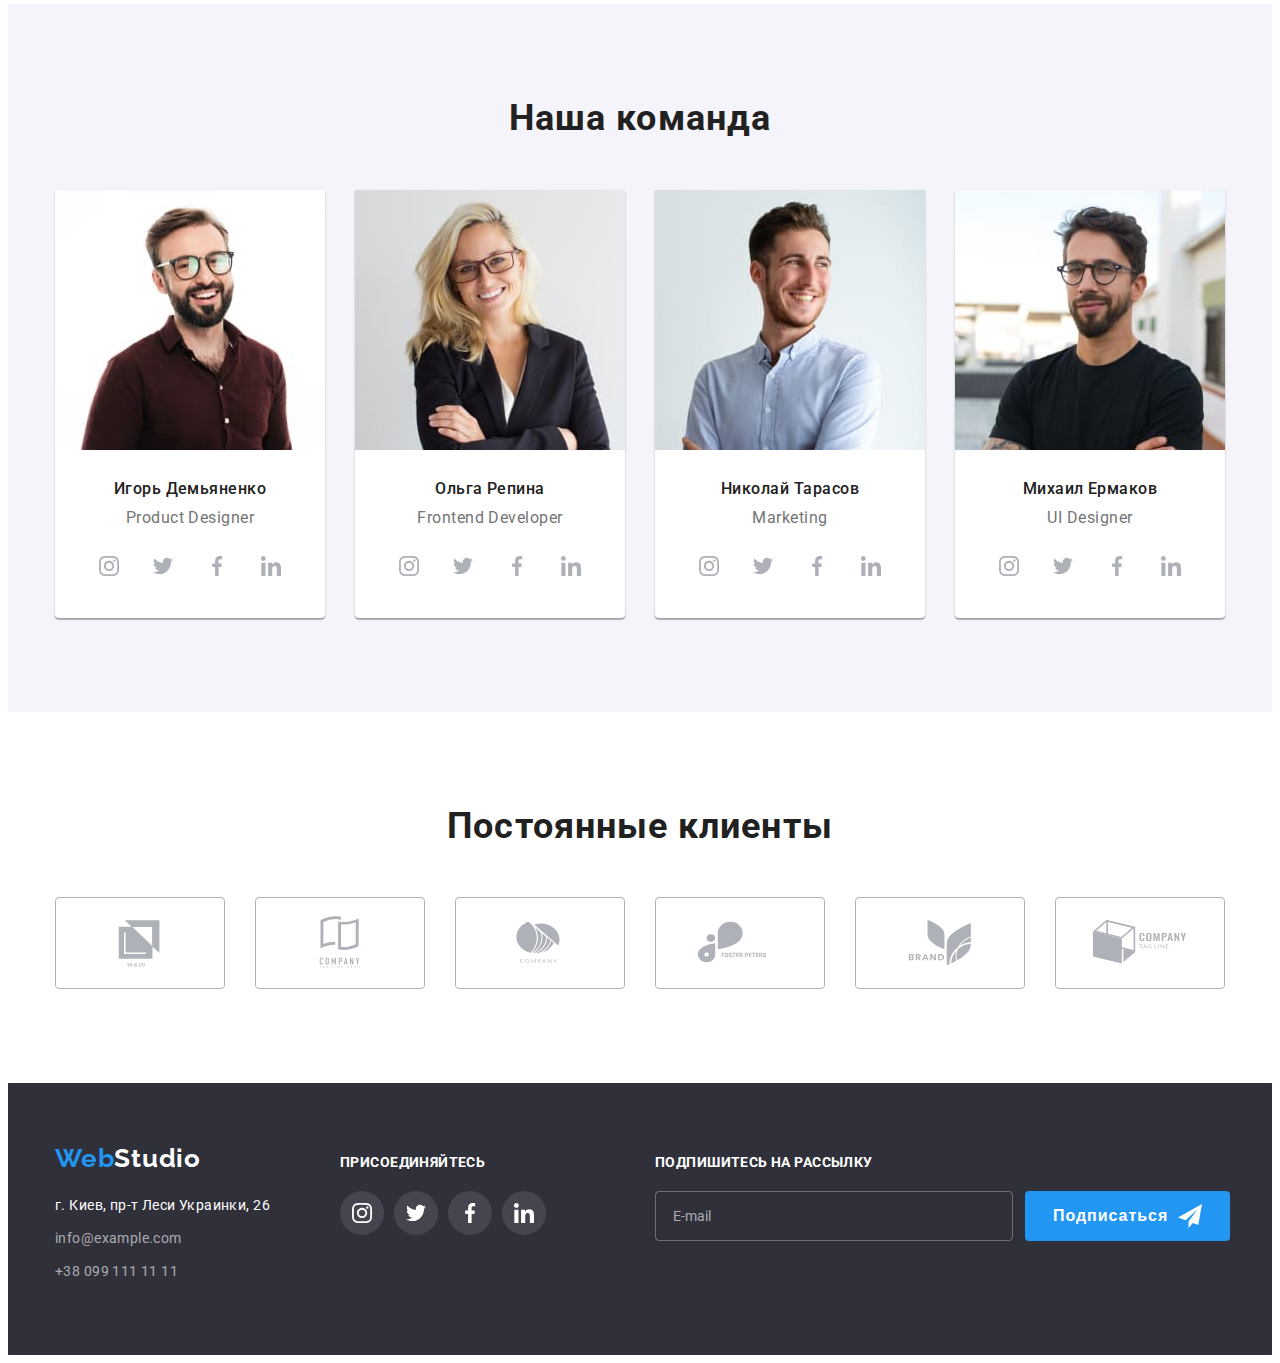
==== commit e3afdcc8: "adaptive" ====
--- a/index.html
+++ b/index.html
@@ -582,7 +582,8 @@
                             <svg class="modal__icon-check" width="11px" height="8px">
                                 <use href="./images/symbol-defs.svg#icon-check"></use>
                             </svg>
-                        </span><span>Соглашаюсь с рассылкой и принимаю
+                        </span>
+                        <span>Соглашаюсь с рассылкой и принимаю
                             <a class="modal__link" href="">Условия договора</a></span>
                         </label>
                 <button class="btn modal__btn" type="submit">Отправить</button>                
--- a/css/main.min.css
+++ b/css/main.min.css
@@ -1 +1 @@
-:root{--primary-bd-color:#E5E5E5;--text-color: #212121;--second-text-color: #757575;--accent-color: #2196F3;--main-color: #FFFFFF;--theme-color: #F5F4FA;--second-theme-color: #2F303A;--fon-color: #F5F4FA;--icons-color:#AFB1B8}.hidden{position:absolute;white-space:nowrap;width:1px;height:1px;overflow:hidden;border:0;padding:0;clip:rect(0 0 0 0);clip-path:inset(50%);margin:-1px}html{box-sizing:border-box}*,*::before,*::after{box-sizing:inherit}h1,h2,h3,h4,h5,h6,p,ul{margin:0;padding:0}img{display:block;max-width:100%;height:auto;width:100%}.list{list-style:none}a{text-decoration:none}.link{text-decoration:none;color:var(--text-color)}body{font-family:"Roboto",sans-serif;color:var(--text-color);font-size:14px}.section{padding-top:60px;padding-bottom:60px}@media screen and (min-width: 1200px){.section{padding-top:94px;padding-bottom:94px}}.no-scroll{overflow:hidden}.container{width:100%;margin-left:auto;margin-right:auto;padding-left:15px;padding-right:15px}@media screen and (min-width: 480px){.container{max-width:480px}}@media screen and (min-width: 768px){.container{max-width:768px}}@media screen and (min-width: 1200px){.container{max-width:1200px}}.logo{display:block;padding:24px 0;color:var(--accent-color);font-family:"Raleway",sans-serif;font-weight:700;font-size:26px;line-height:1.19;letter-spacing:.03em}@media screen and (max-width: 768px){.logo{padding:16px 0}}.logo__header{margin-right:92px}.logo__header--black{color:#000}.logo__footer{margin:0;padding:0;margin-bottom:20px}.logo__footer--white{color:var(--main-color)}.social{display:flex;justify-content:center}.social__svg{margin-right:10px}.social__svg:last-child{margin-right:0px}.social__link{display:flex;align-items:center;justify-content:center;border-radius:50%;width:44px;height:44px;transition-duration:250ms;transition-timing-function:cubic-bezier(0.4, 0, 0.2, 1);transition-property:color,background-color}.social__icon{fill:currentColor}.title{text-align:center;font-weight:700;font-size:36px;line-height:1.16;letter-spacing:.03em}.btn{display:block;padding:10px 32px;border:none;border-radius:4px;cursor:pointer;color:var(--main-color);background-color:var(--accent-color);transition-duration:250ms;transition-timing-function:cubic-bezier(0.4, 0, 0.2, 1);transition-property:color,background-color}.btn:focus,.btn:hover{background:#188ce8;box-shadow:0px 4px 4px rgba(0,0,0,.15);border-radius:4px}.modal__backdrop{position:fixed;top:0;left:0;width:100%;height:100%;background-color:rgba(0,0,0,.2);opacity:1;transition:opacity 1250ms cubic-bezier(0.4, 0, 0.2, 1)}.modal__window{position:absolute;z-index:3;overflow:auto;top:50%;left:50%;transform:translate(-50%, -50%) rotate(360deg);transition:transform 1250ms cubic-bezier(0.4, 0, 0.2, 1);width:528px;padding:40px;background-color:var(--main-color);box-shadow:0px 1px 3px rgba(0,0,0,.12),0px 1px 1px rgba(0,0,0,.14),0px 2px 1px rgba(0,0,0,.2);border-radius:4px}@media screen and (max-width: 479px){.modal__window{width:320px;padding:40px}}@media screen and (min-width: 480px)and (max-width: 768px){.modal__window{width:450px;padding:40px;margin:auto}}.modal__btn-close{position:absolute;top:8px;right:8px;padding:0px;width:30px;height:30px;border-radius:50%;border:1px solid rgba(0,0,0,.1);background-color:var(--main-color);display:flex;align-items:center;justify-content:center;cursor:pointer}.modal__title{font-size:20px;line-height:1.15;color:#212121;margin-bottom:12px}.modal__lable{display:block;margin-bottom:10px;position:relative;font-size:12px;line-height:1.16;letter-spacing:.01em;color:#757575}.modal__input{width:100%;height:40px;border:1px solid rgba(33,33,33,.2);outline:none;border-radius:4px;padding:12px 42px;margin-top:4px}.modal__icon{position:absolute;pointer-events:none;border:none;bottom:11px;left:12px}.modal__message{display:block;margin-bottom:20px}.modal__coments{font-size:14px;line-height:1.16;letter-spacing:.01em;border:1px solid rgba(33,33,33,.2);border-radius:4px;outline:none;height:120px;width:100%;resize:none;padding:12px 16px;margin-top:4px}.modal__coments::placeholder{color:rgba(117,117,117,.5)}.modal__input-check{visibility:hidden}.modal__checkbox-text{display:flex;align-items:center;justify-content:center;margin-bottom:30px}.modal__checkbox-text,.modal__link{font-size:14px;line-height:1.71;letter-spacing:.03em;color:#757575}.modal__link{color:#2196f3;text-decoration-line:underline}.modal__checkbox{display:inline-flex;align-items:center;justify-content:center;width:16px;height:15px;margin-right:7px;border-radius:2px;outline:2px solid #212121;outline-offset:-1px;cursor:pointer;transition-property:background-color,outline-offset,outline;transition-duration:250ms;transition-timing-function:cubic-bezier(0.4, 0, 0.2, 1)}.modal__input-check:checked+.modal__checkbox{background-color:#2196f3;outline:2px solid #2196f3}.modal__icon-check{fill:var(--main-color)}.modal__btn{margin:0 auto;font-weight:700;font-size:16px;line-height:1.87;letter-spacing:.06em}.is-hidden{opacity:0;pointer-events:none}.is-hidden .modal__window{transform:translate(-50px, -50px) rotate(0deg);transition:transform 1250ms cubic-bezier(0.4, 0, 0.2, 1)}.modal__input:focus+.modal__icon,.modal__input:hover+.modal__icon,.modal__btn-close:hover{fill:var(--accent-color);transition-property:fill;transition-duration:250ms;transition-timing-function:cubic-bezier(0.4, 0, 0.2, 1)}.modal__input:hover,.modal__input:focus,.modal__coments:hover,.modal__coments:focus{border:1px solid #2196f3;transition-property:border;transition-duration:250ms;transition-timing-function:cubic-bezier(0.4, 0, 0.2, 1)}.footer-modal{width:570px}@media screen and (min-width: 768px)and (max-width: 1199px){.footer-modal{margin:0 auto}}.footer-modal__title{display:block;text-align:center;font-weight:700;font-size:14px;line-height:1.14;letter-spacing:.03em;text-transform:uppercase;color:var(--main-color);margin-bottom:20px}@media screen and (min-width: 1200px){.footer-modal__title{text-align:start}}.footer-form{display:flex;align-items:center}@media screen and (max-width: 1199px){.footer-form{flex-wrap:wrap;width:100%}}.footer-form__wrapper{position:relative;margin:0 auto}@media screen and (min-width: 768px){.footer-form__wrapper{margin:0 auto}}.footer-form__inp{width:450px;height:50px;margin-right:12px;border:1px solid rgba(255,255,255,.3);outline:rgba(0,0,0,0);filter:drop-shadow(0px 4px 4px rgba(0, 0, 0, 0.15));border-radius:4px;background-color:rgba(0,0,0,0);color:rgba(255,255,255,.6);padding-left:16px}@media screen and (min-width: 320px)and (max-width: 479px){.footer-form__inp{width:290px;margin:0 auto}}@media screen and (min-width: 1200px){.footer-form__inp{width:358px}}.footer-form__inp:focus{border-color:var(--accent-color)}.footer-form__email{position:absolute;display:block;top:50%;left:18px;transform:translateY(-50%);color:rgba(255,255,255,.6);transition-property:transform,color;transition-duration:250ms;transition-timing-function:cubic-bezier(0.4, 0, 0.2, 1)}.footer-form__inp:focus+.footer-form__email,.footer-form__inp:not(:placeholder-shown)+.footer-form__email{top:50%;left:-55px;transform:translateY(-50%);color:var(--accent-color);font-size:17px;visibility:hidden}@media screen and (min-width: 768px){.footer-form__inp:focus+.footer-form__email,.footer-form__inp:not(:placeholder-shown)+.footer-form__email{visibility:visible}}.footer-form__btn{font-weight:700;font-size:16px;line-height:1.87;letter-spacing:.06em;display:flex;align-items:center;text-align:center;padding:10px 28px}@media screen and (max-width: 1199px){.footer-form__btn{display:block;margin:20px auto 0}}.footer-form__icon{margin-left:10px}.header{border-bottom:1px solid #ececec}.header__container{display:flex;align-items:center}.nav-btn{border-color:rgba(0,0,0,0);background-color:rgba(0,0,0,0);padding:10px 0;border:0;display:block;margin-left:auto}@media screen and (min-width: 768px){.nav-btn{display:none}}.nav-btn__icon-menu{fill:#000;transition-duration:250ms;transition-timing-function:cubic-bezier(0.4, 0, 0.2, 1);transition-property:fill}.nav-btn:hover .nav-btn__icon-menu,.nav-btn:focus .nav-btn__icon-menu{fill:var(--accent-color)}.nav{display:none}@media screen and (min-width: 768px){.nav{display:flex}}.nav__menu{display:flex}.nav__item+.nav__item{margin-left:50px}.nav__link{display:block;position:relative;padding:32px 0;font-weight:500;font-size:14px;line-height:1.14;letter-spacing:.02em;color:var(--text-color);transition-duration:250ms;transition-timing-function:cubic-bezier(0.4, 0, 0.2, 1);transition-property:color}.nav__link__link:hover{color:var(--accent-color)}.nav__link::after{position:absolute;display:block;content:"";width:100%;height:4px;background-color:var(--accent-color);border-radius:2px;bottom:0;left:0;transform:scaleX(0);transition-duration:250ms;transition-timing-function:cubic-bezier(0.4, 0, 0.2, 1);transition-property:transform}.nav__link:hover::after{transform:scaleX(1)}.nav__link--activ::after{transform:scaleX(1);color:var(--accent-color)}.nav__link--activ{color:var(--accent-color)}.contact{display:none;flex-wrap:wrap;width:161px;margin-left:auto}@media screen and (min-width: 1200px){.contact{width:auto}}@media screen and (min-width: 768px){.contact{display:flex}}@media screen and (min-width: 1200px){.contact__item:not(:last-child){margin-right:30px}}.contact__link{display:flex;align-items:center;position:relative;padding:10px 0;font-weight:500;font-size:14px;line-height:1.14;letter-spacing:.02em;color:var(--text-color);transition-duration:250ms;transition-timing-function:cubic-bezier(0.4, 0, 0.2, 1);transition-property:color;color:var(--second-text-color)}@media screen and (min-width: 1200px){.contact__link{padding:32px 0}}.contact__link:hover .contact__link--icon,.contact__link:focus .contact__link--icon,.contact__link:hover,.contact__link:focus{color:var(--accent-color);fill:var(--accent-color)}.contact__link--icon{margin-right:10px;fill:currentColor;transition-duration:250ms;transition-timing-function:cubic-bezier(0.4, 0, 0.2, 1);transition-property:color,fill}.nav-btn-close{position:absolute;padding:0;top:10px;right:15px;border-color:rgba(0,0,0,0);background-color:rgba(0,0,0,0);border:0}.nav-btn-close__icon-close{fill:#000;transition-duration:250ms;transition-timing-function:cubic-bezier(0.4, 0, 0.2, 1);transition-property:fill}.nav-btn-close:hover .nav-btn-close__icon-close,.nav-btn-close:focus .nav-btn-close__icon-close{fill:var(--accent-color)}.mob-menu{position:fixed;background-color:var(--main-color);z-index:2;top:0;left:0;width:100vw;height:100vh}.mob-menu__container{display:flex;flex-direction:column;height:100%;justify-content:space-between;padding-top:48px;padding-left:40px;overflow:auto}.mob-menu__item:not(:last-child){margin-bottom:32px}.mob-menu__link{font-weight:500;font-size:40px;line-height:1.17;letter-spacing:.02em;text-align:center;color:var(--text-color);transition-duration:250ms;transition-timing-function:cubic-bezier(0.4, 0, 0.2, 1);transition-property:color}.mob-menu__link--activ,.mob-menu__link:hover,.mob-menu__link:focus{color:var(--accent-color)}.mob-menu__contact{margin-bottom:64px}.mob-menu__item-contact:not(:last-child){margin-bottom:32px}.mob-menu__link-contact-tel{font-weight:500;font-size:24px;line-height:1.25;letter-spacing:.02em;color:var(--accent-color)}@media screen and (min-width: 480px){.mob-menu__link-contact-tel{font-size:34px}}.mob-menu__link-contact-email{font-weight:500;font-size:24px;line-height:1.16;letter-spacing:.02em;color:var(--second-text-color)}.mob-menu__social-list{display:flex;flex-wrap:wrap;padding-bottom:48px}.mob-menu__social-item{margin-right:10px}.mob-menu__social-link{font-weight:500;font-size:18px;line-height:1.22;letter-spacing:.02em;color:var(--accent-color);padding-right:10px}.mob-menu__social-item:not(:last-child){border-right:1px solid rgba(33,33,33,.2)}.baner{padding:118px 0;margin-left:auto;margin-right:auto;background-color:var(--second-theme-color);background-image:linear-gradient(rgba(47, 48, 58, 0.4), rgba(47, 48, 58, 0.4)),url(../images/baner-img/baner-mob.jpg);background-size:cover;background-position:center}@media(min-device-pixel-ratio: 2),(min-resolution: 192dpi),(min-resolution: 2dppx){.baner{background-image:linear-gradient(rgba(47, 48, 58, 0.4), rgba(47, 48, 58, 0.4)),url(../images/baner-img/baner-mob-2x.jpg)}}@media screen and (min-width: 768px){.baner{background-image:linear-gradient(rgba(47, 48, 58, 0.4), rgba(47, 48, 58, 0.4)),url(../images/baner-img/baner-tablet.jpg)}}@media screen and (min-width: 768px)and (min-device-pixel-ratio: 2),screen and (min-width: 768px)and (min-resolution: 192dpi),screen and (min-width: 768px)and (min-resolution: 2dppx){.baner{background-image:linear-gradient(rgba(47, 48, 58, 0.4), rgba(47, 48, 58, 0.4)),url(../images/baner-img/baner-tab-2x.jpg)}}@media screen and (min-width: 1200px){.baner{max-width:1600px;padding-top:200px;padding-bottom:200px;background-image:linear-gradient(rgba(47, 48, 58, 0.4), rgba(47, 48, 58, 0.4)),url(../images/baner-img/baner-desk.jpg)}}@media screen and (min-width: 1200px)and (min-device-pixel-ratio: 2),screen and (min-width: 1200px)and (min-resolution: 192dpi),screen and (min-width: 1200px)and (min-resolution: 2dppx){.baner{background-image:linear-gradient(rgba(47, 48, 58, 0.4), rgba(47, 48, 58, 0.4)),url(../images/baner-img/baner-desk-2x.jpg)}}@media screen and (min-width: 1200px){.baner{max-width:1600px;padding-top:200px;padding-bottom:200px}}.baner__title{margin-bottom:30px;max-width:360px;margin-left:auto;margin-right:auto;font-weight:900;font-size:26px;line-height:1.61;letter-spacing:.06em;text-align:center;text-transform:uppercase;color:var(--main-color)}@media screen and (min-width: 1200px){.baner__title{font-weight:900;font-size:44px;line-height:1.36;letter-spacing:.06em;max-width:696px}}.baner__btn{margin:0 auto;font-weight:700;font-size:16px;line-height:1.87;letter-spacing:.06em}.features{display:flex;flex-wrap:wrap;gap:30px}.features__item{width:450px}@media screen and (min-width: 768px){.features__item{width:calc((100% - 30px)/2)}}@media screen and (min-width: 1200px){.features__item{width:calc((100% - 90px)/4)}}.features__wrapper{display:flex;align-items:center;justify-content:center;height:120px;margin-bottom:30px;background-color:#f5f4fa;border-radius:4px;fill:currentColor}.features__title{margin-bottom:10px;font-weight:700;font-size:14px;line-height:1.14;letter-spacing:.03em;text-align:center;text-transform:uppercase;color:var(--text-color)}@media screen and (min-width: 768px){.features__title{text-align:start}}.features__text{line-height:1.71;letter-spacing:.03em;color:var(--second-text-color)}.services{display:flex;padding-bottom:94px}@media screen and (max-width: 1200px){.services{display:none}}.services__title{margin-bottom:50px}.services__container{display:flex}.services__item{margin-right:30px;position:relative}.services__item:last-child{margin-right:0px}.services__supplement-wrapper{position:absolute;bottom:0px;display:flex;align-items:center;justify-content:center;width:100%;height:70px;background-color:rgba(47,48,58,.8)}.services__text{font-weight:700;line-height:1.14;letter-spacing:.03em;text-transform:uppercase;color:#fff}.worker{background-color:var(--fon-color)}.worker__title{margin-bottom:50px}.worker__list{display:flex;flex-wrap:wrap;gap:30px}.worker__item{width:100%;background-color:var(--main-color);box-shadow:0px 1px 3px rgba(0,0,0,.12),0px 1px 1px rgba(0,0,0,.14),0px 2px 1px rgba(0,0,0,.2);border-radius:0px 0px 4px 4px}@media screen and (min-width: 768px){.worker__item{width:calc((100% - 30px)/2)}}@media screen and (min-width: 1200px){.worker__item{width:calc((100% - 90px)/4)}}.worker__card{padding-top:30px;padding-bottom:30px}.worker__name{margin-bottom:10px;font-weight:500;font-size:16px;line-height:1.18;letter-spacing:.03em;text-align:center;color:var(--text-color)}.worker__position{font-size:16px;line-height:1.18;letter-spacing:.03em;text-align:center;color:var(--second-text-color);margin-bottom:16px}.social__link--color{background-color:rgba(0,0,0,0);color:var(--icons-color)}.social__link--color:hover{background-color:var(--accent-color);color:var(--main-color)}.clients__title{margin-bottom:50px}@media screen and (max-width: 1200px){.clients__title{font-size:28px;line-height:1.17}}.clients__container{display:flex;flex-wrap:wrap;gap:30px}.clients__item{height:92px;width:calc((100% - 30px)/2)}@media screen and (min-width: 768px){.clients__item{width:calc((100% - 60px)/3)}}@media screen and (min-width: 1200px){.clients__item{width:calc((100% - 150px)/6)}}.clients__link{display:flex;align-items:center;justify-content:center;width:100%;height:100%;border-radius:4px;border:1px solid var(--icons-color);color:var(--icons-color);transition-duration:250ms;transition-timing-function:cubic-bezier(0.4, 0, 0.2, 1);transition-property:color,border-color}.clients__link:hover{color:var(--accent-color);border-color:var(--accent-color)}.clients__icon{fill:currentColor}.footer{padding-top:60px;padding-bottom:60px;background-color:var(--second-theme-color)}.footer__conteiner{display:flex;flex-wrap:wrap;align-items:baseline}@media screen and (min-width: 768px){.footer__conteiner{justify-content:space-around}}.footer__page{margin:0 auto;text-align:center;margin-bottom:60px}@media screen and (min-width: 1200px){.footer__page{text-align:start;margin-left:0;margin-right:0;margin-bottom:0}}.footer-social{margin:0 auto 60px;width:100%}@media screen and (min-width: 768px){.footer-social{width:auto}}@media screen and (min-width: 1200px){.footer-social{margin-left:70px;margin-right:auto}}.footer-social__title{display:block;font-weight:700;font-size:14px;line-height:1.14;letter-spacing:.03em;text-transform:uppercase;text-align:center;color:var(--main-color);margin-bottom:20px}@media screen and (min-width: 1200px){.footer-social__title{text-align:start}}.social__link--footer{background-color:rgba(255,255,255,.1);color:var(--main-color)}.social__link--footer:hover{background-color:var(--accent-color);color:var(--main-color)}.footer-address{font-style:normal}.footer-address__item+.footer-address__item{margin-top:9px}.footer-address__map-address{font-size:14px;line-height:1.7;letter-spacing:.03em;color:var(--main-color)}.footer-address__contact{font-size:14px;line-height:1.7;letter-spacing:.03em;color:rgba(255,255,255,.6);transition-property:color;transition-duration:250ms;transition-timing-function:cubic-bezier(0.4, 0, 0.2, 1)}.footer-address__contact:focus,.footer-address__contact:hover{color:var(--accent-color)}.filter-btn{display:flex;flex-wrap:wrap;margin-bottom:40px}@media screen and (min-width: 768px){.filter-btn{justify-content:center;margin-bottom:30px}}@media screen and (min-width: 1200px){.filter-btn{justify-content:center;margin-bottom:50px}}.filter-btn__item:not(:nth-child(n+5)){margin-right:8px}@media screen and (max-width: 768px){.filter-btn__item:nth-child(-n+3){margin-bottom:15px}}.filter-btn__title{padding-top:6px;padding-bottom:6px;padding-left:22px;padding-right:22px;border-radius:4px;border:0;font-weight:500;font-size:16px;line-height:1.6;letter-spacing:.03em;background-color:#f5f4fa;cursor:pointer;transition-property:background-color,color,box-shadow;transition-duration:250ms;transition-timing-function:cubic-bezier(0.4, 0, 0.2, 1)}.filter-btn__title:focus,.filter-btn__title:hover,.filter-btn__title--active{background-color:var(--accent-color);color:var(--main-color);box-shadow:0px 3px 1px rgba(0,0,0,.1),0px 1px 2px rgba(0,0,0,.08),0px 2px 2px rgba(0,0,0,.12)}.projects{display:flex;flex-wrap:wrap;gap:30px}@media screen and (max-width: 768px){.projects{justify-content:center}}@media screen and (min-width: 768px){.projects__card{width:calc((100% - 30px)/2)}}@media screen and (min-width: 1200px){.projects__card{width:calc((100% - 60px)/3)}}.projects__link{display:block;height:100%}.projects__link:hover{box-shadow:0px 1px 1px rgba(0,0,0,.12),0px 4px 4px rgba(0,0,0,.06),1px 4px 6px rgba(0,0,0,.16);transition-property:box-shadow;transition-duration:250ms;transition-timing-function:cubic-bezier(0.4, 0, 0.2, 1)}.projects__link:hover .projects__overlay-text,.projects__link:focus .projects__overlay-text{transform:translateY(0)}.projects__wrapper{position:relative;overflow:hidden}.projects__overlay-text{position:absolute;top:0;height:100%;font-size:18px;line-height:1.55;letter-spacing:.03em;color:var(--main-color);background-color:rgba(33,150,243,.9);padding:63px 24px;transform:translateY(100%);transition-property:transform,color;transition-duration:250ms;transition-timing-function:cubic-bezier(0.4, 0, 0.2, 1)}.projects__container{padding:20px 24px;border-left:1px solid #eee;border-bottom:1px solid #eee;border-right:1px solid #eee}@media screen and (min-width: 768px)and (max-width: 1200px){.projects .projects__card:first-child .projects__container{padding-bottom:56px}}.projects__title{margin-bottom:4px;font-weight:700;font-size:18px;line-height:2;letter-spacing:.06em;color:var(--text-color)}.projects__text{font-size:16px;line-height:1.8;letter-spacing:.03em;color:var(--second-text-color)}/*# sourceMappingURL=main.min.css.map */+:root{--primary-bd-color:#E5E5E5;--text-color: #212121;--second-text-color: #757575;--accent-color: #2196F3;--main-color: #FFFFFF;--theme-color: #F5F4FA;--second-theme-color: #2F303A;--fon-color: #F5F4FA;--icons-color:#AFB1B8}.hidden{position:absolute;white-space:nowrap;width:1px;height:1px;overflow:hidden;border:0;padding:0;clip:rect(0 0 0 0);clip-path:inset(50%);margin:-1px}html{box-sizing:border-box}*,*::before,*::after{box-sizing:inherit}h1,h2,h3,h4,h5,h6,p,ul{margin:0;padding:0}img{display:block;max-width:100%;height:auto;width:100%}.list{list-style:none}a{text-decoration:none}.link{text-decoration:none;color:var(--text-color)}body{font-family:"Roboto",sans-serif;color:var(--text-color);font-size:14px}.section{padding-top:60px;padding-bottom:60px}@media screen and (min-width: 1200px){.section{padding-top:94px;padding-bottom:94px}}.no-scroll{overflow:hidden}.container{width:100%;margin-left:auto;margin-right:auto;padding-left:15px;padding-right:15px}@media screen and (min-width: 480px){.container{max-width:480px}}@media screen and (min-width: 768px){.container{max-width:768px}}@media screen and (min-width: 1200px){.container{max-width:1200px}}.logo{display:block;padding:24px 0;color:var(--accent-color);font-family:"Raleway",sans-serif;font-weight:700;font-size:26px;line-height:1.19;letter-spacing:.03em}@media screen and (max-width: 768px){.logo{padding:16px 0}}.logo__header{margin-right:92px}.logo__header--black{color:#000}.logo__footer{margin:0;padding:0;margin-bottom:20px}.logo__footer--white{color:var(--main-color)}.social{display:flex;justify-content:center}.social__svg{margin-right:10px}.social__svg:last-child{margin-right:0px}.social__link{display:flex;align-items:center;justify-content:center;border-radius:50%;width:44px;height:44px;transition-duration:250ms;transition-timing-function:cubic-bezier(0.4, 0, 0.2, 1);transition-property:color,background-color}.social__icon{fill:currentColor}.title{text-align:center;font-weight:700;font-size:36px;line-height:1.16;letter-spacing:.03em}.btn{display:block;padding:10px 32px;border:none;border-radius:4px;cursor:pointer;color:var(--main-color);background-color:var(--accent-color);transition-duration:250ms;transition-timing-function:cubic-bezier(0.4, 0, 0.2, 1);transition-property:color,background-color}.btn:focus,.btn:hover{background:#188ce8;box-shadow:0px 4px 4px rgba(0,0,0,.15);border-radius:4px}.modal__backdrop{position:fixed;top:0;left:0;width:100%;height:100%;background-color:rgba(0,0,0,.2);opacity:1;transition:opacity 1250ms cubic-bezier(0.4, 0, 0.2, 1)}.modal__window{position:absolute;z-index:3;overflow:auto;top:50%;left:50%;transform:translate(-50%, -50%) rotate(360deg);transition:transform 1250ms cubic-bezier(0.4, 0, 0.2, 1);width:528px;padding:40px;background-color:var(--main-color);box-shadow:0px 1px 3px rgba(0,0,0,.12),0px 1px 1px rgba(0,0,0,.14),0px 2px 1px rgba(0,0,0,.2);border-radius:4px}@media screen and (max-width: 479px){.modal__window{width:320px;padding:40px}}@media screen and (min-width: 480px)and (max-width: 768px){.modal__window{width:450px;padding:40px;margin:auto}}.modal__btn-close{position:absolute;top:8px;right:8px;padding:0px;width:30px;height:30px;border-radius:50%;border:1px solid rgba(0,0,0,.1);background-color:var(--main-color);display:flex;align-items:center;justify-content:center;cursor:pointer}.modal__title{font-size:20px;line-height:1.15;color:#212121;margin-bottom:12px}.modal__lable{display:block;margin-bottom:10px;position:relative;font-size:12px;line-height:1.16;letter-spacing:.01em;color:#757575}.modal__input{width:100%;height:40px;border:1px solid rgba(33,33,33,.2);outline:none;border-radius:4px;padding:12px 42px;margin-top:4px}.modal__icon{position:absolute;pointer-events:none;border:none;bottom:11px;left:12px}.modal__message{display:block;margin-bottom:20px}.modal__coments{font-size:14px;line-height:1.16;letter-spacing:.01em;border:1px solid rgba(33,33,33,.2);border-radius:4px;outline:none;height:120px;width:100%;resize:none;padding:12px 16px;margin-top:4px}.modal__coments::placeholder{color:rgba(117,117,117,.5)}.modal__input-check{visibility:hidden;position:absolute}.modal__checkbox-text{display:flex;align-items:center;justify-content:center;margin-bottom:30px}.modal__checkbox-text,.modal__link{font-size:14px;line-height:1.71;letter-spacing:.03em;color:#757575}@media screen and (min-width: 768px)and (max-width: 1199px){.modal__checkbox-text,.modal__link{font-size:12px}}.modal__link{color:#2196f3;text-decoration-line:underline}.modal__checkbox{display:inline-flex;align-items:center;justify-content:center;width:16px;height:15px;margin-right:7px;border-radius:2px;outline:2px solid #212121;outline-offset:-1px;cursor:pointer;transition-property:background-color,outline-offset,outline;transition-duration:250ms;transition-timing-function:cubic-bezier(0.4, 0, 0.2, 1)}.modal__input-check:checked+.modal__checkbox{background-color:#2196f3;outline:2px solid #2196f3}.modal__icon-check{fill:var(--main-color)}.modal__btn{margin:0 auto;font-weight:700;font-size:16px;line-height:1.87;letter-spacing:.06em}.is-hidden{opacity:0;pointer-events:none}.is-hidden .modal__window{transform:translate(-50px, -50px) rotate(0deg);transition:transform 1250ms cubic-bezier(0.4, 0, 0.2, 1)}.modal__input:focus+.modal__icon,.modal__input:hover+.modal__icon,.modal__btn-close:hover{fill:var(--accent-color);transition-property:fill;transition-duration:250ms;transition-timing-function:cubic-bezier(0.4, 0, 0.2, 1)}.modal__input:hover,.modal__input:focus,.modal__coments:hover,.modal__coments:focus{border:1px solid #2196f3;transition-property:border;transition-duration:250ms;transition-timing-function:cubic-bezier(0.4, 0, 0.2, 1)}.footer-modal{width:570px}@media screen and (min-width: 768px)and (max-width: 1199px){.footer-modal{margin:0 auto}}.footer-modal__title{display:block;text-align:center;font-weight:700;font-size:14px;line-height:1.14;letter-spacing:.03em;text-transform:uppercase;color:var(--main-color);margin-bottom:20px}@media screen and (min-width: 1200px){.footer-modal__title{text-align:start}}.footer-form{display:flex;align-items:center}@media screen and (max-width: 1199px){.footer-form{flex-wrap:wrap;width:100%}}.footer-form__wrapper{position:relative;margin:0 auto}@media screen and (min-width: 768px){.footer-form__wrapper{margin:0 auto}}.footer-form__inp{width:450px;height:50px;margin-right:12px;border:1px solid rgba(255,255,255,.3);outline:rgba(0,0,0,0);filter:drop-shadow(0px 4px 4px rgba(0, 0, 0, 0.15));border-radius:4px;background-color:rgba(0,0,0,0);color:rgba(255,255,255,.6);padding-left:16px}@media screen and (min-width: 320px)and (max-width: 479px){.footer-form__inp{width:290px;margin:0 auto}}@media screen and (min-width: 1200px){.footer-form__inp{width:358px}}.footer-form__inp:focus{border-color:var(--accent-color)}.footer-form__email{position:absolute;display:block;top:50%;left:18px;transform:translateY(-50%);color:rgba(255,255,255,.6);transition-property:transform,color;transition-duration:250ms;transition-timing-function:cubic-bezier(0.4, 0, 0.2, 1)}.footer-form__inp:focus+.footer-form__email,.footer-form__inp:not(:placeholder-shown)+.footer-form__email{top:50%;left:-55px;transform:translateY(-50%);color:var(--accent-color);font-size:17px;visibility:hidden}@media screen and (min-width: 768px){.footer-form__inp:focus+.footer-form__email,.footer-form__inp:not(:placeholder-shown)+.footer-form__email{visibility:visible}}.footer-form__btn{font-weight:700;font-size:16px;line-height:1.87;letter-spacing:.06em;display:flex;align-items:center;text-align:center;padding:10px 28px}@media screen and (max-width: 1199px){.footer-form__btn{display:block;margin:20px auto 0}}.footer-form__icon{margin-left:10px}.header{border-bottom:1px solid #ececec}.header__container{display:flex;align-items:center}.nav-btn{border-color:rgba(0,0,0,0);background-color:rgba(0,0,0,0);padding:10px 0;border:0;display:block;margin-left:auto}@media screen and (min-width: 768px){.nav-btn{display:none}}.nav-btn__icon-menu{fill:#000;transition-duration:250ms;transition-timing-function:cubic-bezier(0.4, 0, 0.2, 1);transition-property:fill}.nav-btn:hover .nav-btn__icon-menu,.nav-btn:focus .nav-btn__icon-menu{fill:var(--accent-color)}.nav{display:none}@media screen and (min-width: 768px){.nav{display:flex}}.nav__menu{display:flex}.nav__item+.nav__item{margin-left:50px}.nav__link{display:block;position:relative;padding:32px 0;font-weight:500;font-size:14px;line-height:1.14;letter-spacing:.02em;color:var(--text-color);transition-duration:250ms;transition-timing-function:cubic-bezier(0.4, 0, 0.2, 1);transition-property:color}.nav__link__link:hover{color:var(--accent-color)}.nav__link::after{position:absolute;display:block;content:"";width:100%;height:4px;background-color:var(--accent-color);border-radius:2px;bottom:0;left:0;transform:scaleX(0);transition-duration:250ms;transition-timing-function:cubic-bezier(0.4, 0, 0.2, 1);transition-property:transform}.nav__link:hover::after{transform:scaleX(1)}.nav__link--activ::after{transform:scaleX(1);color:var(--accent-color)}.nav__link--activ{color:var(--accent-color)}.contact{display:none;flex-wrap:wrap;width:161px;margin-left:auto}@media screen and (min-width: 1200px){.contact{width:auto}}@media screen and (min-width: 768px){.contact{display:flex}}@media screen and (min-width: 1200px){.contact__item:not(:last-child){margin-right:30px}}.contact__link{display:flex;align-items:center;position:relative;padding:5px 0;font-weight:500;font-size:14px;line-height:1.14;letter-spacing:.02em;color:var(--text-color);transition-duration:250ms;transition-timing-function:cubic-bezier(0.4, 0, 0.2, 1);transition-property:color;color:var(--second-text-color)}@media screen and (min-width: 768px){.contact__link{font-size:12px}}@media screen and (min-width: 1200px){.contact__link{padding:32px 0}}.contact__link:hover .contact__link--icon,.contact__link:focus .contact__link--icon,.contact__link:hover,.contact__link:focus{color:var(--accent-color);fill:var(--accent-color)}.contact__link--icon{margin-right:10px;fill:currentColor;transition-duration:250ms;transition-timing-function:cubic-bezier(0.4, 0, 0.2, 1);transition-property:color,fill}@media screen and (min-width: 768px)and (max-width: 1199px){.contact__link--icon{margin-right:8px;width:14px;height:10px}}@media screen and (min-width: 768px)and (max-width: 1199px){.contact .contact__item:last-child>.contact__link>.contact__link--icon{width:10px;height:14px}}.nav-btn-close{position:absolute;padding:0;top:10px;right:15px;border-color:rgba(0,0,0,0);background-color:rgba(0,0,0,0);border:0}.nav-btn-close__icon-close{fill:#000;transition-duration:250ms;transition-timing-function:cubic-bezier(0.4, 0, 0.2, 1);transition-property:fill}.nav-btn-close:hover .nav-btn-close__icon-close,.nav-btn-close:focus .nav-btn-close__icon-close{fill:var(--accent-color)}.mob-menu{position:fixed;background-color:var(--main-color);z-index:2;top:0;left:0;width:100vw;height:100vh}.mob-menu__container{display:flex;flex-direction:column;height:100%;justify-content:space-between;padding-top:48px;padding-left:40px;overflow:auto}.mob-menu__item:not(:last-child){margin-bottom:32px}.mob-menu__link{font-weight:500;font-size:40px;line-height:1.17;letter-spacing:.02em;text-align:center;color:var(--text-color);transition-duration:250ms;transition-timing-function:cubic-bezier(0.4, 0, 0.2, 1);transition-property:color}.mob-menu__link--activ,.mob-menu__link:hover,.mob-menu__link:focus{color:var(--accent-color)}.mob-menu__contact{margin-bottom:64px}.mob-menu__item-contact:not(:last-child){margin-bottom:32px}.mob-menu__link-contact-tel{font-weight:500;font-size:24px;line-height:1.25;letter-spacing:.02em;color:var(--accent-color)}@media screen and (min-width: 480px){.mob-menu__link-contact-tel{font-size:34px}}.mob-menu__link-contact-email{font-weight:500;font-size:24px;line-height:1.16;letter-spacing:.02em;color:var(--second-text-color)}.mob-menu__social-list{display:flex;flex-wrap:wrap;padding-bottom:48px}.mob-menu__social-item{margin-right:10px}.mob-menu__social-link{font-weight:500;font-size:18px;line-height:1.22;letter-spacing:.02em;color:var(--accent-color);padding-right:10px}.mob-menu__social-item:not(:last-child){border-right:1px solid rgba(33,33,33,.2)}.baner{padding:118px 0;margin-left:auto;margin-right:auto;background-color:var(--second-theme-color);background-image:linear-gradient(rgba(47, 48, 58, 0.4), rgba(47, 48, 58, 0.4)),url(../images/baner-img/baner-mob.jpg);background-size:cover;background-position:center}@media(min-device-pixel-ratio: 2),(min-resolution: 192dpi),(min-resolution: 2dppx){.baner{background-image:linear-gradient(rgba(47, 48, 58, 0.4), rgba(47, 48, 58, 0.4)),url(../images/baner-img/baner-mob-2x.jpg)}}@media screen and (min-width: 768px){.baner{background-image:linear-gradient(rgba(47, 48, 58, 0.4), rgba(47, 48, 58, 0.4)),url(../images/baner-img/baner-tablet.jpg)}}@media screen and (min-width: 768px)and (min-device-pixel-ratio: 2),screen and (min-width: 768px)and (min-resolution: 192dpi),screen and (min-width: 768px)and (min-resolution: 2dppx){.baner{background-image:linear-gradient(rgba(47, 48, 58, 0.4), rgba(47, 48, 58, 0.4)),url(../images/baner-img/baner-tab-2x.jpg)}}@media screen and (min-width: 1200px){.baner{max-width:1600px;padding-top:200px;padding-bottom:200px;background-image:linear-gradient(rgba(47, 48, 58, 0.4), rgba(47, 48, 58, 0.4)),url(../images/baner-img/baner-desk.jpg)}}@media screen and (min-width: 1200px)and (min-device-pixel-ratio: 2),screen and (min-width: 1200px)and (min-resolution: 192dpi),screen and (min-width: 1200px)and (min-resolution: 2dppx){.baner{background-image:linear-gradient(rgba(47, 48, 58, 0.4), rgba(47, 48, 58, 0.4)),url(../images/baner-img/baner-desk-2x.jpg)}}@media screen and (min-width: 1200px){.baner{max-width:1600px;padding-top:200px;padding-bottom:200px}}.baner__title{margin-bottom:30px;max-width:360px;margin-left:auto;margin-right:auto;font-weight:900;font-size:26px;line-height:1.61;letter-spacing:.06em;text-align:center;text-transform:uppercase;color:var(--main-color)}@media screen and (min-width: 1200px){.baner__title{font-weight:900;font-size:44px;line-height:1.36;letter-spacing:.06em;max-width:696px}}.baner__btn{margin:0 auto;font-weight:700;font-size:16px;line-height:1.87;letter-spacing:.06em}.features{display:flex;flex-wrap:wrap;gap:30px}.features__item{width:450px}@media screen and (min-width: 768px){.features__item{width:calc((100% - 30px)/2)}}@media screen and (min-width: 1200px){.features__item{width:calc((100% - 90px)/4)}}.features__wrapper{display:flex;align-items:center;justify-content:center;height:120px;margin-bottom:30px;background-color:#f5f4fa;border-radius:4px;fill:currentColor}.features__title{margin-bottom:10px;font-weight:700;font-size:14px;line-height:1.14;letter-spacing:.03em;text-align:center;text-transform:uppercase;color:var(--text-color)}@media screen and (min-width: 768px){.features__title{text-align:start}}.features__text{line-height:1.71;letter-spacing:.03em;color:var(--second-text-color)}.services{display:flex;padding-bottom:94px}@media screen and (max-width: 1200px){.services{display:none}}.services__title{margin-bottom:50px}.services__container{display:flex}.services__item{margin-right:30px;position:relative}.services__item:last-child{margin-right:0px}.services__supplement-wrapper{position:absolute;bottom:0px;display:flex;align-items:center;justify-content:center;width:100%;height:70px;background-color:rgba(47,48,58,.8)}.services__text{font-weight:700;line-height:1.14;letter-spacing:.03em;text-transform:uppercase;color:#fff}.worker{background-color:var(--fon-color)}.worker__title{margin-bottom:50px}.worker__list{display:flex;flex-wrap:wrap;gap:30px}.worker__item{width:100%;background-color:var(--main-color);box-shadow:0px 1px 3px rgba(0,0,0,.12),0px 1px 1px rgba(0,0,0,.14),0px 2px 1px rgba(0,0,0,.2);border-radius:0px 0px 4px 4px}@media screen and (min-width: 768px){.worker__item{width:calc((100% - 30px)/2)}}@media screen and (min-width: 1200px){.worker__item{width:calc((100% - 90px)/4)}}.worker__card{padding-top:30px;padding-bottom:30px}.worker__name{margin-bottom:10px;font-weight:500;font-size:16px;line-height:1.18;letter-spacing:.03em;text-align:center;color:var(--text-color)}.worker__position{font-size:16px;line-height:1.18;letter-spacing:.03em;text-align:center;color:var(--second-text-color);margin-bottom:16px}.social__link--color{background-color:rgba(0,0,0,0);color:var(--icons-color)}.social__link--color:hover{background-color:var(--accent-color);color:var(--main-color)}.clients__title{margin-bottom:50px}@media screen and (max-width: 1200px){.clients__title{font-size:28px;line-height:1.17}}.clients__container{display:flex;flex-wrap:wrap;gap:30px}.clients__item{height:92px;width:calc((100% - 30px)/2)}@media screen and (min-width: 768px){.clients__item{width:calc((100% - 60px)/3)}}@media screen and (min-width: 1200px){.clients__item{width:calc((100% - 150px)/6)}}.clients__link{display:flex;align-items:center;justify-content:center;width:100%;height:100%;border-radius:4px;border:1px solid var(--icons-color);color:var(--icons-color);transition-duration:250ms;transition-timing-function:cubic-bezier(0.4, 0, 0.2, 1);transition-property:color,border-color}.clients__link:hover{color:var(--accent-color);border-color:var(--accent-color)}.clients__icon{fill:currentColor}.footer{padding-top:60px;padding-bottom:60px;background-color:var(--second-theme-color)}.footer__conteiner{display:flex;flex-wrap:wrap;align-items:baseline}@media screen and (min-width: 768px){.footer__conteiner{justify-content:space-around}}.footer__page{margin:0 auto;text-align:center;margin-bottom:60px}@media screen and (min-width: 1200px){.footer__page{text-align:start;margin-left:0;margin-right:0;margin-bottom:0}}.footer-social{margin:0 auto 60px;width:100%}@media screen and (min-width: 768px){.footer-social{width:auto}}@media screen and (min-width: 1200px){.footer-social{margin-left:70px;margin-right:auto}}.footer-social__title{display:block;font-weight:700;font-size:14px;line-height:1.14;letter-spacing:.03em;text-transform:uppercase;text-align:center;color:var(--main-color);margin-bottom:20px}@media screen and (min-width: 1200px){.footer-social__title{text-align:start}}.social__link--footer{background-color:rgba(255,255,255,.1);color:var(--main-color)}.social__link--footer:hover{background-color:var(--accent-color);color:var(--main-color)}.footer-address{font-style:normal}.footer-address__item+.footer-address__item{margin-top:9px}.footer-address__map-address{font-size:14px;line-height:1.7;letter-spacing:.03em;color:var(--main-color)}.footer-address__contact{font-size:14px;line-height:1.7;letter-spacing:.03em;color:rgba(255,255,255,.6);transition-property:color;transition-duration:250ms;transition-timing-function:cubic-bezier(0.4, 0, 0.2, 1)}.footer-address__contact:focus,.footer-address__contact:hover{color:var(--accent-color)}.filter-btn{display:flex;flex-wrap:wrap;margin-bottom:40px}@media screen and (min-width: 768px){.filter-btn{justify-content:center;margin-bottom:30px}}@media screen and (min-width: 1200px){.filter-btn{justify-content:center;margin-bottom:50px}}.filter-btn__item:not(:nth-child(n+5)){margin-right:8px}@media screen and (max-width: 768px){.filter-btn__item:nth-child(-n+3){margin-bottom:15px}}.filter-btn__title{padding-top:6px;padding-bottom:6px;padding-left:22px;padding-right:22px;border-radius:4px;border:0;font-weight:500;font-size:16px;line-height:1.6;letter-spacing:.03em;background-color:#f5f4fa;cursor:pointer;transition-property:background-color,color,box-shadow;transition-duration:250ms;transition-timing-function:cubic-bezier(0.4, 0, 0.2, 1)}.filter-btn__title:focus,.filter-btn__title:hover,.filter-btn__title--active{background-color:var(--accent-color);color:var(--main-color);box-shadow:0px 3px 1px rgba(0,0,0,.1),0px 1px 2px rgba(0,0,0,.08),0px 2px 2px rgba(0,0,0,.12)}.projects{display:flex;flex-wrap:wrap;gap:30px}@media screen and (max-width: 768px){.projects{justify-content:center}}@media screen and (min-width: 768px){.projects__card{width:calc((100% - 30px)/2)}}@media screen and (min-width: 1200px){.projects__card{width:calc((100% - 60px)/3)}}.projects__link{display:block;height:100%}.projects__link:hover{box-shadow:0px 1px 1px rgba(0,0,0,.12),0px 4px 4px rgba(0,0,0,.06),1px 4px 6px rgba(0,0,0,.16);transition-property:box-shadow;transition-duration:250ms;transition-timing-function:cubic-bezier(0.4, 0, 0.2, 1)}.projects__link:hover .projects__overlay-text,.projects__link:focus .projects__overlay-text{transform:translateY(0)}.projects__wrapper{position:relative;overflow:hidden}.projects__overlay-text{position:absolute;top:0;height:100%;font-size:18px;line-height:1.55;letter-spacing:.03em;color:var(--main-color);background-color:rgba(33,150,243,.9);padding:63px 24px;transform:translateY(100%);transition-property:transform,color;transition-duration:250ms;transition-timing-function:cubic-bezier(0.4, 0, 0.2, 1)}@media screen and (max-width: 400px){.projects__overlay-text{font-size:14px;padding-top:34px}}.projects__container{padding:20px 24px;border-left:1px solid #eee;border-bottom:1px solid #eee;border-right:1px solid #eee}@media screen and (min-width: 768px)and (max-width: 1200px){.projects .projects__card:first-child .projects__container{padding-bottom:56px}}.projects__title{margin-bottom:4px;font-weight:700;font-size:18px;line-height:2;letter-spacing:.06em;color:var(--text-color)}.projects__text{font-size:16px;line-height:1.8;letter-spacing:.03em;color:var(--second-text-color)}/*# sourceMappingURL=main.min.css.map */